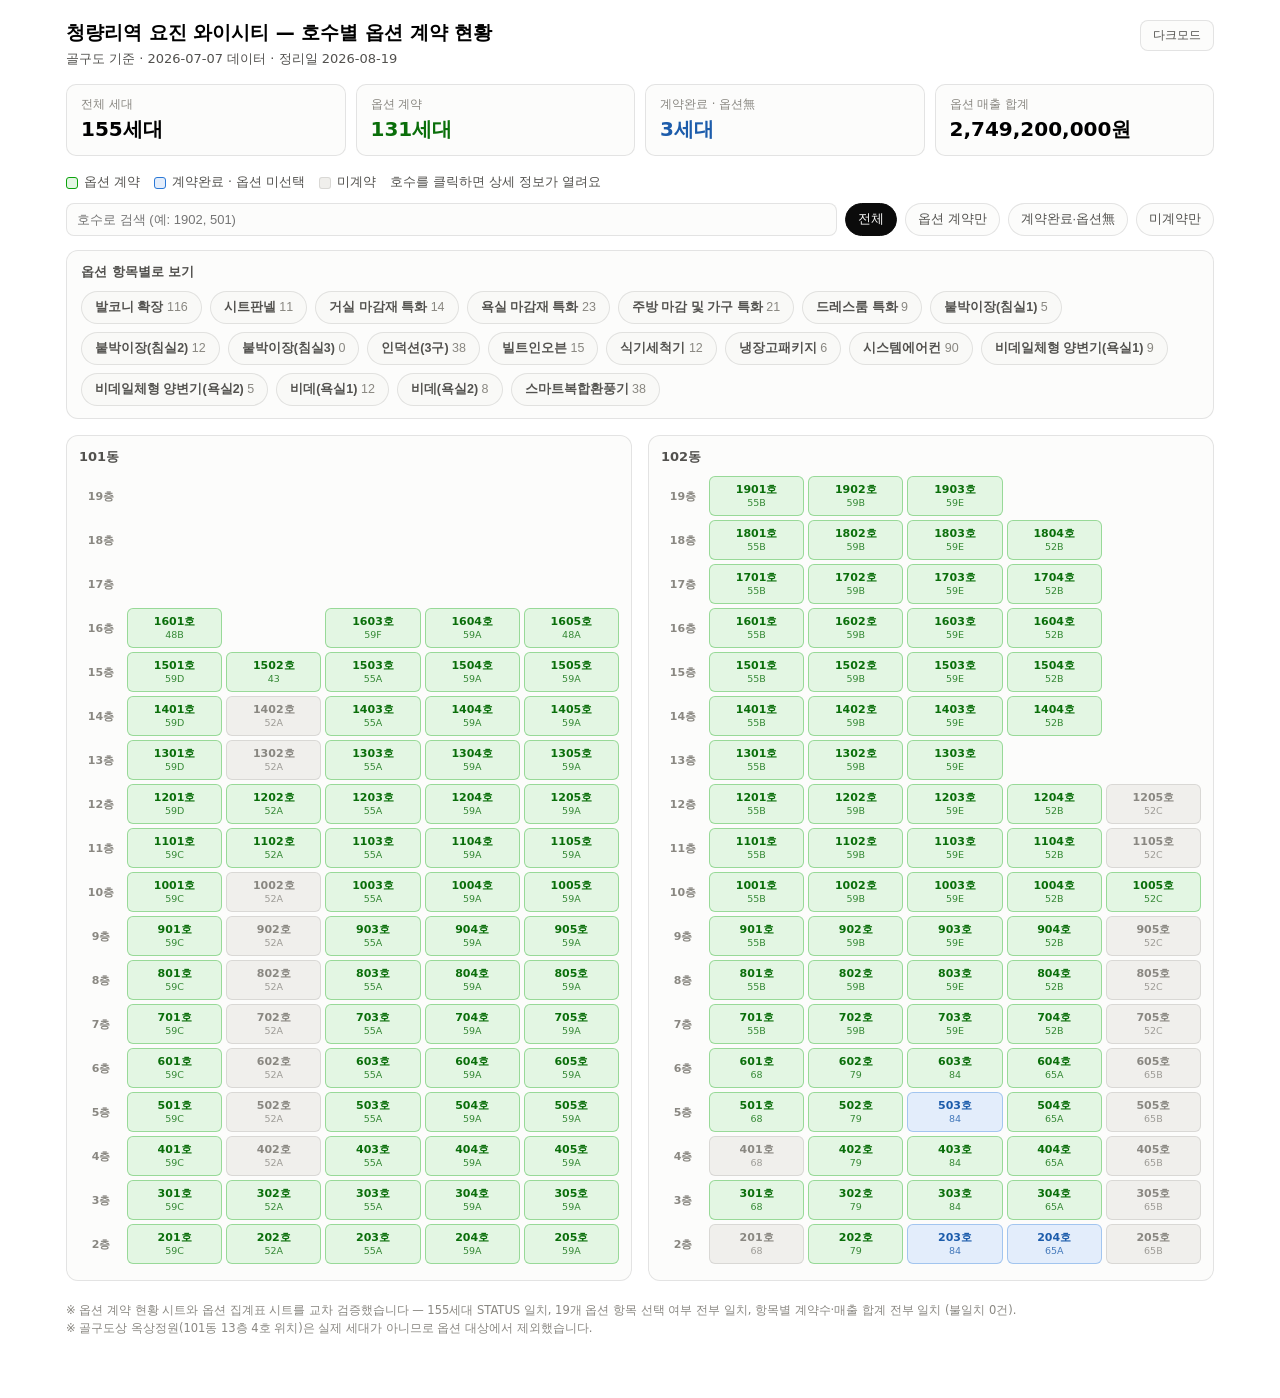
==== index.html @ e9eacd14 "Add files via upload" ====
<!DOCTYPE html>
<html lang="ko">
<head>
<meta charset="UTF-8">
<meta name="viewport" content="width=device-width, initial-scale=1.0">
<title>청량리역 요진 와이시티 - 호수별 옵션 계약 현황</title>
<style>
  .viz-root {
    color-scheme: light;
    --surface-1:      #fcfcfb;
    --page-plane:      #f9f9f7;
    --text-primary:   #0b0b0b;
    --text-secondary: #52514e;
    --text-muted:     #898781;
    --gridline:       #e1e0d9;
    --border:         rgba(11,11,11,0.10);
    --good:           #0ca30c;
    --good-bg:        #e3f6e3;
    --good-text:      #0a6e0a;
    --info:           #2a78d6;
    --info-bg:        #e3edfb;
    --info-text:      #1c5cab;
    --neutral-bg:     #f0efec;
    --neutral-text:   #898781;
    --accent:         #eda100;
    --accent-bg:      #fdf0d6;
    --accent-text:    #7a5200;
  }
  @media (prefers-color-scheme: dark) {
    :root:where(:not([data-theme="light"])) .viz-root {
      color-scheme: dark;
      --surface-1:      #1a1a19;
      --page-plane:      #0d0d0d;
      --text-primary:   #ffffff;
      --text-secondary: #c3c2b7;
      --text-muted:     #898781;
      --gridline:       #2c2c2a;
      --border:         rgba(255,255,255,0.10);
      --good:           #0ca30c;
      --good-bg:        #123512;
      --good-text:      #3ecf3e;
      --info:           #3987e5;
      --info-bg:        #142943;
      --info-text:      #79aef0;
      --neutral-bg:     #26261f;
      --neutral-text:   #a3a196;
      --accent:         #c98500;
      --accent-bg:      #3a2c05;
      --accent-text:    #f0b840;
    }
  }
  :root[data-theme="dark"] .viz-root {
    color-scheme: dark;
    --surface-1:      #1a1a19;
    --page-plane:      #0d0d0d;
    --text-primary:   #ffffff;
    --text-secondary: #c3c2b7;
    --text-muted:     #898781;
    --gridline:       #2c2c2a;
    --border:         rgba(255,255,255,0.10);
    --good:           #0ca30c;
    --good-bg:        #123512;
    --good-text:      #3ecf3e;
    --info:           #3987e5;
    --info-bg:        #142943;
    --info-text:      #79aef0;
    --neutral-bg:     #26261f;
    --neutral-text:   #a3a196;
    --accent:         #c98500;
    --accent-bg:      #3a2c05;
    --accent-text:    #f0b840;
  }

  * { box-sizing: border-box; }
  html, body { margin:0; padding:0; }
  body {
    font-family: system-ui, -apple-system, "Segoe UI", sans-serif;
    background: var(--page-plane);
    color: var(--text-primary);
  }
  .viz-root { padding: 20px 16px 60px; max-width: 1180px; margin: 0 auto; }

  header.top { display:flex; align-items:flex-start; justify-content:space-between; gap:16px; flex-wrap:wrap; margin-bottom:16px;}
  h1 { font-size: 19px; margin: 0 0 4px; }
  .subtitle { color: var(--text-secondary); font-size: 13px; margin: 0; }
  .theme-toggle {
    border: 1px solid var(--border); background: var(--surface-1); color: var(--text-secondary);
    border-radius: 8px; padding: 6px 12px; font-size: 12px; cursor: pointer;
  }

  .stat-row { display:grid; grid-template-columns: repeat(4, 1fr); gap: 10px; margin-bottom: 18px; }
  @media (max-width: 640px) {
    .stat-row { grid-template-columns: repeat(2, 1fr); }
    .stat-tile .value { font-size: 17px; }
  }
  .stat-tile {
    background: var(--surface-1); border: 1px solid var(--border); border-radius: 10px;
    padding: 12px 14px;
  }
  .stat-tile .label { font-size: 11.5px; color: var(--text-muted); margin-bottom: 4px; }
  .stat-tile .value { font-size: 20px; font-weight: 700; font-variant-numeric: tabular-nums; }
  .stat-tile.good .value { color: var(--good-text); }
  .stat-tile.info .value { color: var(--info-text); }

  .legend { display:flex; gap:14px; flex-wrap:wrap; align-items:center; margin-bottom: 12px; font-size: 12.5px; color: var(--text-secondary);}
  .legend .chip { display:inline-flex; align-items:center; gap:6px; }
  .legend .swatch { width:12px; height:12px; border-radius:3px; display:inline-block; }

  .controls { display:flex; gap:8px; margin-bottom: 14px; flex-wrap: wrap; align-items:center; }
  .controls input[type="text"] {
    flex: 1; min-width: 160px; padding: 8px 10px; border-radius: 8px; border:1px solid var(--border);
    background: var(--surface-1); color: var(--text-primary); font-size: 13px;
  }
  .controls button.filter-btn {
    padding: 7px 12px; border-radius: 999px; border: 1px solid var(--border); background: var(--surface-1);
    color: var(--text-secondary); font-size: 12.5px; cursor:pointer;
  }
  .controls button.filter-btn[aria-pressed="true"] { background: var(--text-primary); color: var(--surface-1); border-color: var(--text-primary);}

  .option-panel { background: var(--surface-1); border:1px solid var(--border); border-radius: 12px; padding: 12px 14px; margin-bottom:16px; }
  .option-panel-head { display:flex; align-items:baseline; gap:10px; margin-bottom:10px; flex-wrap:wrap; }
  .option-panel-title { font-size: 13px; font-weight:700; color: var(--text-secondary); }
  .option-panel-hint { font-size: 12px; color: var(--accent-text); font-weight:700; }
  .option-chip-row { display:flex; gap:8px; flex-wrap:wrap; }
  .option-chip {
    padding: 7px 13px; border-radius: 999px; border: 1px solid var(--border); background: var(--page-plane);
    color: var(--text-secondary); font-size: 12.5px; cursor:pointer; font-weight:600;
  }
  .option-chip .cnt { color: var(--text-muted); font-weight:500; }
  .option-chip[aria-pressed="true"] { background: var(--accent); color: #1a1200; border-color: var(--accent); }
  .option-chip[aria-pressed="true"] .cnt { color: #1a1200; opacity: .75; }

  .buildings { display:grid; grid-template-columns: 1fr 1fr; gap: 16px; }
  @media (max-width: 760px) { .buildings { grid-template-columns: 1fr; } }

  .building { background: var(--surface-1); border:1px solid var(--border); border-radius: 12px; padding: 12px; overflow-x:auto; }
  .building h2 { font-size: 13px; margin: 0 0 10px; color: var(--text-secondary); font-weight:700; }

  .floor-row { display:grid; grid-template-columns: 44px repeat(5, 1fr); gap:4px; align-items:stretch; margin-bottom:4px; }
  .floor-label { display:flex; align-items:center; justify-content:center; font-size:11px; color:var(--text-muted); font-weight:600; }

  .unit-cell {
    border-radius: 6px; border:1px solid var(--border); padding: 5px 2px; text-align:center;
    cursor:pointer; font-size: 11px; line-height:1.25; background: var(--neutral-bg); color: var(--neutral-text);
    min-height: 40px; display:flex; flex-direction:column; justify-content:center;
    transition: transform .08s ease, box-shadow .08s ease;
  }
  .unit-cell:hover { transform: translateY(-1px); box-shadow: 0 2px 6px rgba(0,0,0,.15); }
  .unit-cell:focus-visible { outline: 2px solid var(--info); outline-offset: 1px; }
  @media (max-width: 640px) {
    .viz-root { padding: 14px 10px 50px; }
    header.top { margin-bottom: 12px; }
    h1 { font-size: 16.5px; }
    .subtitle { font-size: 11.5px; }
    .theme-toggle { padding: 5px 10px; font-size: 11px; }
    .building { padding: 10px 8px; }
    .building h2 { font-size: 12.5px; }
    .floor-row { grid-template-columns: 34px repeat(5, 1fr); gap:3px; }
    .floor-label { font-size: 10px; }
    .unit-cell { font-size: 11.5px; min-height: 44px; padding: 6px 1px; }
    .unit-cell .ty { font-size: 9.5px; }
    .controls input[type="text"] { font-size: 16px; } /* prevents iOS auto-zoom on focus */
    .option-chip { padding: 8px 12px; font-size: 12.5px; }
  }
  .unit-cell .ho { font-weight:700; }
  .unit-cell .ty { font-size:9.5px; opacity:.8; }
  .unit-cell.empty { visibility:hidden; cursor:default; }
  .unit-cell.state-option { background: var(--good-bg); color: var(--good-text); border-color: color-mix(in srgb, var(--good) 35%, transparent); }
  .unit-cell.state-nooption { background: var(--info-bg); color: var(--info-text); border-color: color-mix(in srgb, var(--info) 35%, transparent); }
  .unit-cell.dim { opacity: .22; }
  .unit-cell.opt-hit {
    background: var(--accent-bg); color: var(--accent-text); border: 2px solid var(--accent);
    box-shadow: 0 0 0 3px color-mix(in srgb, var(--accent) 25%, transparent);
    opacity: 1 !important; font-weight:800;
  }

  /* modal */
  .backdrop {
    position: fixed; inset:0; background: rgba(0,0,0,.72); display:none; align-items:center; justify-content:center;
    padding: 20px; z-index: 50;
  }
  .backdrop.open { display:flex; }
  .modal {
    background: var(--surface-1, #ffffff); color: var(--text-primary, #0b0b0b); border-radius: 16px; max-width: 500px; width:100%;
    padding: 28px; border:1px solid var(--border, rgba(11,11,11,0.15)); box-shadow: 0 30px 70px rgba(0,0,0,.55);
    max-height: 86vh; overflow-y:auto;
  }
  .modal h3 { margin: 0 0 6px; font-size: 26px; font-weight: 800; letter-spacing: -0.01em; }
  .modal .sub { color: var(--text-secondary); font-size: 15px; margin-bottom: 16px; font-weight: 500; }
  .badge { display:inline-flex; align-items:center; gap:6px; padding: 7px 16px; border-radius:999px; font-size:14.5px; font-weight:800; margin-bottom: 20px;}
  .badge::before { content:''; width:9px; height:9px; border-radius:50%; background: currentColor; display:inline-block; }
  .badge.state-option { background: var(--good-bg); color: var(--good-text); }
  .badge.state-nooption { background: var(--info-bg); color: var(--info-text); }
  .badge.state-none { background: var(--neutral-bg); color: var(--neutral-text); }
  .info-grid { display:grid; grid-template-columns: 1fr 1fr; gap: 12px 16px; font-size: 15px; margin-bottom:18px; background: var(--page-plane); border:1px solid var(--gridline); border-radius: 10px; padding: 14px 16px; }
  .info-grid div span.k { color: var(--text-muted); display:block; font-size:12.5px; margin-bottom:3px; font-weight:600; }
  .info-grid div span.v { font-variant-numeric: tabular-nums; font-weight: 700; font-size: 16px; }
  .opt-list { list-style:none; padding:0; margin: 0 0 14px; display:flex; flex-direction:column; gap:6px; }
  .opt-list li { display:flex; justify-content:space-between; align-items:center; padding: 13px 16px; border-radius:10px; font-size:16px; background: var(--page-plane); border:1px solid var(--gridline); }
  .opt-list li .name { font-weight: 700; color: var(--text-primary); }
  .opt-list li .amt { font-variant-numeric: tabular-nums; color: var(--text-primary); font-weight:800; font-size: 16px; }
  .total-row { display:flex; justify-content:space-between; align-items:center; gap:10px; font-weight:800; font-size: 18px; padding: 14px 16px; margin-top: 4px; border-radius:10px; background: var(--good-bg); color: var(--good-text); }
  .total-row span:first-child { white-space:nowrap; }
  .total-row span.amt { white-space:nowrap; }
  @media (max-width: 480px) {
    .modal { padding: 20px; border-radius: 14px; }
    .modal h3 { font-size: 22px; }
    .info-grid { grid-template-columns: 1fr 1fr; font-size: 14px; padding: 12px; }
    .opt-list li { padding: 11px 12px; font-size: 15px; }
    .total-row { font-size: 15.5px; padding: 12px 14px; }
  }
  .close-btn { position:absolute; top:18px; right:20px; background: var(--page-plane); border:1px solid var(--border); border-radius: 999px; width:32px; height:32px; font-size:16px; cursor:pointer; color:var(--text-primary); line-height:1; font-weight:700; }
  .modal-wrap { position:relative; }
  .empty-note { color: var(--text-secondary); font-size: 14.5px; padding: 14px 16px; background: var(--page-plane); border-radius: 10px; border:1px solid var(--gridline); }
  .plan-box { margin-bottom: 16px; }
  .plan-variant-row { display:flex; gap:6px; margin-bottom:8px; }
  .plan-variant-btn {
    flex:1; padding: 8px 6px; border-radius: 8px; border:1px solid var(--border); background: var(--page-plane);
    color: var(--text-secondary); font-size: 13px; font-weight:700; cursor:pointer; position:relative;
  }
  .plan-variant-btn[aria-pressed="true"] { background: var(--text-primary); color: var(--surface-1); border-color: var(--text-primary); }
  .plan-variant-btn .has-dot { display:inline-block; width:6px; height:6px; border-radius:50%; background: var(--good); margin-left:5px; vertical-align:middle; }
  .plan-variant-btn[aria-pressed="true"] .has-dot { background: var(--good-text, #3ecf3e); }
  .plan-frame { position:relative; }
  .plan-img { width:100%; border-radius: 10px; border:1px solid var(--gridline); cursor: zoom-in; display:block; background:#fff; }
  .plan-placeholder {
    border: 1.5px dashed var(--border); border-radius: 10px; padding: 22px 16px; text-align:center;
    color: var(--text-muted); font-size: 13px; background: var(--page-plane); line-height:1.6;
  }
  .plan-placeholder .ty { font-weight:800; color: var(--text-secondary); font-size: 14px; display:block; margin-bottom:2px; }
  .plan-btn-row { display:flex; gap:8px; margin-top:8px; }
  .plan-btn {
    flex:1; padding: 9px 8px; border-radius: 8px; border:1px solid var(--border); background: var(--surface-1);
    color: var(--text-secondary); font-size: 12.5px; font-weight:700; cursor:pointer;
  }
  .plan-btn.primary { background: var(--info); color:#fff; border-color: var(--info); }
  .plan-placeholder.loading { opacity:.7; }
  .plan-placeholder b { color: var(--text-secondary); }

  .top-actions { display:flex; gap:8px; align-items:center; }

  .lightbox-backdrop {
    position: fixed; inset:0; background: rgba(0,0,0,.88); display:none; align-items:center; justify-content:center;
    padding: 24px; z-index: 70;
  }
  .lightbox-backdrop.open { display:flex; }
  .lightbox-backdrop img { max-width: 94vw; max-height: 90vh; border-radius: 6px; background:#fff; }
  .lightbox-close {
    position: fixed; top:20px; right:22px; background: rgba(255,255,255,.12); border:1px solid rgba(255,255,255,.3);
    color:#fff; border-radius:999px; width:36px; height:36px; font-size:17px; cursor:pointer;
  }

  footer.note { margin-top: 20px; font-size: 11.5px; color: var(--text-muted); line-height:1.6; }
</style>
</head>
<body>
<div class="viz-root" data-palette="#0ca30c,#2a78d6,#898781">
  <header class="top">
    <div>
      <h1>청량리역 요진 와이시티 — 호수별 옵션 계약 현황</h1>
      <p class="subtitle">골구도 기준 · 2026-07-07 데이터 · 정리일 2026-08-19</p>
    </div>
    <div class="top-actions">
      <button class="theme-toggle" id="themeToggle" type="button">다크모드</button>
    </div>
  </header>

  <div class="stat-row">
    <div class="stat-tile"><div class="label">전체 세대</div><div class="value" id="statTotal">-</div></div>
    <div class="stat-tile good"><div class="label">옵션 계약</div><div class="value" id="statOption">-</div></div>
    <div class="stat-tile info"><div class="label">계약완료 · 옵션無</div><div class="value" id="statNooption">-</div></div>
    <div class="stat-tile"><div class="label">옵션 매출 합계</div><div class="value" id="statRevenue">-</div></div>
  </div>

  <div class="legend">
    <span class="chip"><span class="swatch" style="background:var(--good-bg); border:1px solid var(--good)"></span>옵션 계약</span>
    <span class="chip"><span class="swatch" style="background:var(--info-bg); border:1px solid var(--info)"></span>계약완료 · 옵션 미선택</span>
    <span class="chip"><span class="swatch" style="background:var(--neutral-bg); border:1px solid var(--border)"></span>미계약</span>
    <span class="chip">호수를 클릭하면 상세 정보가 열려요</span>
  </div>

  <div class="controls">
    <input type="text" id="searchBox" placeholder="호수로 검색 (예: 1902, 501)">
    <button class="filter-btn" data-filter="all" aria-pressed="true" type="button">전체</button>
    <button class="filter-btn" data-filter="option" aria-pressed="false" type="button">옵션 계약만</button>
    <button class="filter-btn" data-filter="nooption" aria-pressed="false" type="button">계약완료·옵션無</button>
    <button class="filter-btn" data-filter="none" aria-pressed="false" type="button">미계약만</button>
  </div>

  <div class="option-panel">
    <div class="option-panel-head">
      <span class="option-panel-title">옵션 항목별로 보기</span>
      <span class="option-panel-hint" id="optionActiveHint"></span>
    </div>
    <div class="option-chip-row" id="optionChipRow"></div>
  </div>

  <div class="buildings">
    <div class="building">
      <h2>101동</h2>
      <div id="grid101"></div>
    </div>
    <div class="building">
      <h2>102동</h2>
      <div id="grid102"></div>
    </div>
  </div>

  <footer class="note">
    ※ 옵션 계약 현황 시트와 옵션 집계표 시트를 교차 검증했습니다 — 155세대 STATUS 일치, 19개 옵션 항목 선택 여부 전부 일치, 항목별 계약수·매출 합계 전부 일치 (불일치 0건).<br>
    ※ 골구도상 옥상정원(101동 13층 4호 위치)은 실제 세대가 아니므로 옵션 대상에서 제외했습니다.
  </footer>

  <div class="backdrop" id="backdrop">
    <div class="modal modal-wrap" id="modal" role="dialog" aria-modal="true">
      <button class="close-btn" id="closeBtn" aria-label="닫기">✕</button>
      <div id="modalBody"></div>
    </div>
  </div>

  <div class="lightbox-backdrop" id="lightbox">
    <button class="lightbox-close" id="lightboxClose" aria-label="닫기">✕</button>
    <img id="lightboxImg" src="" alt="평면도 크게보기">
  </div>

</div>

<script id="dashboard-data" type="application/json">
{"grid": [{"floor": "19층", "positions": [{"dong": "102", "pos": 1, "label": "1901호", "key": "1021901"}, {"dong": "102", "pos": 2, "label": "1902호", "key": "1021902"}, {"dong": "102", "pos": 3, "label": "1903호", "key": "1021903"}]}, {"floor": "18층", "positions": [{"dong": "102", "pos": 1, "label": "1801호", "key": "1021801"}, {"dong": "102", "pos": 2, "label": "1802호", "key": "1021802"}, {"dong": "102", "pos": 3, "label": "1803호", "key": "1021803"}, {"dong": "102", "pos": 4, "label": "1804호", "key": "1021804"}]}, {"floor": "17층", "positions": [{"dong": "102", "pos": 1, "label": "1701호", "key": "1021701"}, {"dong": "102", "pos": 2, "label": "1702호", "key": "1021702"}, {"dong": "102", "pos": 3, "label": "1703호", "key": "1021703"}, {"dong": "102", "pos": 4, "label": "1704호", "key": "1021704"}]}, {"floor": "16층", "positions": [{"dong": "101", "pos": 1, "label": "1601호", "key": "1011601"}, {"dong": "101", "pos": 3, "label": "1603호", "key": "1011603"}, {"dong": "101", "pos": 4, "label": "1604호", "key": "1011604"}, {"dong": "101", "pos": 5, "label": "1605호", "key": "1011605"}, {"dong": "102", "pos": 1, "label": "1601호", "key": "1021601"}, {"dong": "102", "pos": 2, "label": "1602호", "key": "1021602"}, {"dong": "102", "pos": 3, "label": "1603호", "key": "1021603"}, {"dong": "102", "pos": 4, "label": "1604호", "key": "1021604"}]}, {"floor": "15층", "positions": [{"dong": "101", "pos": 1, "label": "1501호", "key": "1011501"}, {"dong": "101", "pos": 2, "label": "1502호", "key": "1011502"}, {"dong": "101", "pos": 3, "label": "1503호", "key": "1011503"}, {"dong": "101", "pos": 4, "label": "1504호", "key": "1011504"}, {"dong": "101", "pos": 5, "label": "1505호", "key": "1011505"}, {"dong": "102", "pos": 1, "label": "1501호", "key": "1021501"}, {"dong": "102", "pos": 2, "label": "1502호", "key": "1021502"}, {"dong": "102", "pos": 3, "label": "1503호", "key": "1021503"}, {"dong": "102", "pos": 4, "label": "1504호", "key": "1021504"}]}, {"floor": "14층", "positions": [{"dong": "101", "pos": 1, "label": "1401호", "key": "1011401"}, {"dong": "101", "pos": 2, "label": "1402호", "key": "1011402"}, {"dong": "101", "pos": 3, "label": "1403호", "key": "1011403"}, {"dong": "101", "pos": 4, "label": "1404호", "key": "1011404"}, {"dong": "101", "pos": 5, "label": "1405호", "key": "1011405"}, {"dong": "102", "pos": 1, "label": "1401호", "key": "1021401"}, {"dong": "102", "pos": 2, "label": "1402호", "key": "1021402"}, {"dong": "102", "pos": 3, "label": "1403호", "key": "1021403"}, {"dong": "102", "pos": 4, "label": "1404호", "key": "1021404"}]}, {"floor": "13층", "positions": [{"dong": "101", "pos": 1, "label": "1301호", "key": "1011301"}, {"dong": "101", "pos": 2, "label": "1302호", "key": "1011302"}, {"dong": "101", "pos": 3, "label": "1303호", "key": "1011303"}, {"dong": "101", "pos": 4, "label": "1304호", "key": "1011304"}, {"dong": "101", "pos": 5, "label": "1305호", "key": "1011305"}, {"dong": "102", "pos": 1, "label": "1301호", "key": "1021301"}, {"dong": "102", "pos": 2, "label": "1302호", "key": "1021302"}, {"dong": "102", "pos": 3, "label": "1303호", "key": "1021303"}, {"dong": "102", "pos": 4, "label": "옥상정원", "key": null}]}, {"floor": "12층", "positions": [{"dong": "101", "pos": 1, "label": "1201호", "key": "1011201"}, {"dong": "101", "pos": 2, "label": "1202호", "key": "1011202"}, {"dong": "101", "pos": 3, "label": "1203호", "key": "1011203"}, {"dong": "101", "pos": 4, "label": "1204호", "key": "1011204"}, {"dong": "101", "pos": 5, "label": "1205호", "key": "1011205"}, {"dong": "102", "pos": 1, "label": "1201호", "key": "1021201"}, {"dong": "102", "pos": 2, "label": "1202호", "key": "1021202"}, {"dong": "102", "pos": 3, "label": "1203호", "key": "1021203"}, {"dong": "102", "pos": 4, "label": "1204호", "key": "1021204"}, {"dong": "102", "pos": 5, "label": "1205호", "key": "1021205"}]}, {"floor": "11층", "positions": [{"dong": "101", "pos": 1, "label": "1101호", "key": "1011101"}, {"dong": "101", "pos": 2, "label": "1102호", "key": "1011102"}, {"dong": "101", "pos": 3, "label": "1103호", "key": "1011103"}, {"dong": "101", "pos": 4, "label": "1104호", "key": "1011104"}, {"dong": "101", "pos": 5, "label": "1105호", "key": "1011105"}, {"dong": "102", "pos": 1, "label": "1101호", "key": "1021101"}, {"dong": "102", "pos": 2, "label": "1102호", "key": "1021102"}, {"dong": "102", "pos": 3, "label": "1103호", "key": "1021103"}, {"dong": "102", "pos": 4, "label": "1104호", "key": "1021104"}, {"dong": "102", "pos": 5, "label": "1105호", "key": "1021105"}]}, {"floor": "10층", "positions": [{"dong": "101", "pos": 1, "label": "1001호", "key": "1011001"}, {"dong": "101", "pos": 2, "label": "1002호", "key": "1011002"}, {"dong": "101", "pos": 3, "label": "1003호", "key": "1011003"}, {"dong": "101", "pos": 4, "label": "1004호", "key": "1011004"}, {"dong": "101", "pos": 5, "label": "1005호", "key": "1011005"}, {"dong": "102", "pos": 1, "label": "1001호", "key": "1021001"}, {"dong": "102", "pos": 2, "label": "1002호", "key": "1021002"}, {"dong": "102", "pos": 3, "label": "1003호", "key": "1021003"}, {"dong": "102", "pos": 4, "label": "1004호", "key": "1021004"}, {"dong": "102", "pos": 5, "label": "1005호", "key": "1021005"}]}, {"floor": "9층", "positions": [{"dong": "101", "pos": 1, "label": "901호", "key": "101901"}, {"dong": "101", "pos": 2, "label": "902호", "key": "101902"}, {"dong": "101", "pos": 3, "label": "903호", "key": "101903"}, {"dong": "101", "pos": 4, "label": "904호", "key": "101904"}, {"dong": "101", "pos": 5, "label": "905호", "key": "101905"}, {"dong": "102", "pos": 1, "label": "901호", "key": "102901"}, {"dong": "102", "pos": 2, "label": "902호", "key": "102902"}, {"dong": "102", "pos": 3, "label": "903호", "key": "102903"}, {"dong": "102", "pos": 4, "label": "904호", "key": "102904"}, {"dong": "102", "pos": 5, "label": "905호", "key": "102905"}]}, {"floor": "8층", "positions": [{"dong": "101", "pos": 1, "label": "801호", "key": "101801"}, {"dong": "101", "pos": 2, "label": "802호", "key": "101802"}, {"dong": "101", "pos": 3, "label": "803호", "key": "101803"}, {"dong": "101", "pos": 4, "label": "804호", "key": "101804"}, {"dong": "101", "pos": 5, "label": "805호", "key": "101805"}, {"dong": "102", "pos": 1, "label": "801호", "key": "102801"}, {"dong": "102", "pos": 2, "label": "802호", "key": "102802"}, {"dong": "102", "pos": 3, "label": "803호", "key": "102803"}, {"dong": "102", "pos": 4, "label": "804호", "key": "102804"}, {"dong": "102", "pos": 5, "label": "805호", "key": "102805"}]}, {"floor": "7층", "positions": [{"dong": "101", "pos": 1, "label": "701호", "key": "101701"}, {"dong": "101", "pos": 2, "label": "702호", "key": "101702"}, {"dong": "101", "pos": 3, "label": "703호", "key": "101703"}, {"dong": "101", "pos": 4, "label": "704호", "key": "101704"}, {"dong": "101", "pos": 5, "label": "705호", "key": "101705"}, {"dong": "102", "pos": 1, "label": "701호", "key": "102701"}, {"dong": "102", "pos": 2, "label": "702호", "key": "102702"}, {"dong": "102", "pos": 3, "label": "703호", "key": "102703"}, {"dong": "102", "pos": 4, "label": "704호", "key": "102704"}, {"dong": "102", "pos": 5, "label": "705호", "key": "102705"}]}, {"floor": "6층", "positions": [{"dong": "101", "pos": 1, "label": "601호", "key": "101601"}, {"dong": "101", "pos": 2, "label": "602호", "key": "101602"}, {"dong": "101", "pos": 3, "label": "603호", "key": "101603"}, {"dong": "101", "pos": 4, "label": "604호", "key": "101604"}, {"dong": "101", "pos": 5, "label": "605호", "key": "101605"}, {"dong": "102", "pos": 1, "label": "601호", "key": "102601"}, {"dong": "102", "pos": 2, "label": "602호", "key": "102602"}, {"dong": "102", "pos": 3, "label": "603호", "key": "102603"}, {"dong": "102", "pos": 4, "label": "604호", "key": "102604"}, {"dong": "102", "pos": 5, "label": "605호", "key": "102605"}]}, {"floor": "5층", "positions": [{"dong": "101", "pos": 1, "label": "501호", "key": "101501"}, {"dong": "101", "pos": 2, "label": "502호", "key": "101502"}, {"dong": "101", "pos": 3, "label": "503호", "key": "101503"}, {"dong": "101", "pos": 4, "label": "504호", "key": "101504"}, {"dong": "101", "pos": 5, "label": "505호", "key": "101505"}, {"dong": "102", "pos": 1, "label": "501호", "key": "102501"}, {"dong": "102", "pos": 2, "label": "502호", "key": "102502"}, {"dong": "102", "pos": 3, "label": "503호", "key": "102503"}, {"dong": "102", "pos": 4, "label": "504호", "key": "102504"}, {"dong": "102", "pos": 5, "label": "505호", "key": "102505"}]}, {"floor": "4층", "positions": [{"dong": "101", "pos": 1, "label": "401호", "key": "101401"}, {"dong": "101", "pos": 2, "label": "402호", "key": "101402"}, {"dong": "101", "pos": 3, "label": "403호", "key": "101403"}, {"dong": "101", "pos": 4, "label": "404호", "key": "101404"}, {"dong": "101", "pos": 5, "label": "405호", "key": "101405"}, {"dong": "102", "pos": 1, "label": "401호", "key": "102401"}, {"dong": "102", "pos": 2, "label": "402호", "key": "102402"}, {"dong": "102", "pos": 3, "label": "403호", "key": "102403"}, {"dong": "102", "pos": 4, "label": "404호", "key": "102404"}, {"dong": "102", "pos": 5, "label": "405호", "key": "102405"}]}, {"floor": "3층", "positions": [{"dong": "101", "pos": 1, "label": "301호", "key": "101301"}, {"dong": "101", "pos": 2, "label": "302호", "key": "101302"}, {"dong": "101", "pos": 3, "label": "303호", "key": "101303"}, {"dong": "101", "pos": 4, "label": "304호", "key": "101304"}, {"dong": "101", "pos": 5, "label": "305호", "key": "101305"}, {"dong": "102", "pos": 1, "label": "301호", "key": "102301"}, {"dong": "102", "pos": 2, "label": "302호", "key": "102302"}, {"dong": "102", "pos": 3, "label": "303호", "key": "102303"}, {"dong": "102", "pos": 4, "label": "304호", "key": "102304"}, {"dong": "102", "pos": 5, "label": "305호", "key": "102305"}]}, {"floor": "2층", "positions": [{"dong": "101", "pos": 1, "label": "201호", "key": "101201"}, {"dong": "101", "pos": 2, "label": "202호", "key": "101202"}, {"dong": "101", "pos": 3, "label": "203호", "key": "101203"}, {"dong": "101", "pos": 4, "label": "204호", "key": "101204"}, {"dong": "101", "pos": 5, "label": "205호", "key": "101205"}, {"dong": "102", "pos": 1, "label": "201호", "key": "102201"}, {"dong": "102", "pos": 2, "label": "202호", "key": "102202"}, {"dong": "102", "pos": 3, "label": "203호", "key": "102203"}, {"dong": "102", "pos": 4, "label": "204호", "key": "102204"}, {"dong": "102", "pos": 5, "label": "205호", "key": "102205"}]}], "units": {"101201": {"dong": "101", "floor": "2F", "ho": "201", "label": "201호", "type": "59C", "status": "계약", "gubun": "APT", "state": "option", "opts": [{"n": "발코니 확장", "a": 17000000}, {"n": "거실 마감재 특화", "a": 4100000}, {"n": "스마트복합환풍기", "a": 1200000}], "total": 22300000, "sdate": "2026-01-12", "odate": "2026-06-27"}, "101202": {"dong": "101", "floor": "2F", "ho": "202", "label": "202호", "type": "52A", "status": "계약", "gubun": "APT", "state": "option", "opts": [{"n": "발코니 확장", "a": 12000000}], "total": 12000000, "sdate": "2026-04-20", "odate": null}, "101203": {"dong": "101", "floor": "2F", "ho": "203", "label": "203호", "type": "55A", "status": "계약", "gubun": "APT", "state": "option", "opts": [{"n": "발코니 확장", "a": 15000000}, {"n": "시스템에어컨", "a": 5800000}], "total": 20800000, "sdate": "2026-04-14", "odate": "2026-06-26"}, "101204": {"dong": "101", "floor": "2F", "ho": "204", "label": "204호", "type": "59A", "status": "계약", "gubun": "APT", "state": "option", "opts": [{"n": "발코니 확장", "a": 17000000}, {"n": "욕실 마감재 특화", "a": 800000}, {"n": "주방 마감 및 가구 특화", "a": 4500000}, {"n": "붙박이장(침실2)", "a": 1700000}], "total": 24000000, "sdate": "2025-12-04", "odate": "2026-06-28"}, "101205": {"dong": "101", "floor": "2F", "ho": "205", "label": "205호", "type": "59A", "status": "계약", "gubun": "APT", "state": "option", "opts": [{"n": "발코니 확장", "a": 17000000}, {"n": "욕실 마감재 특화", "a": 800000}, {"n": "붙박이장(침실1)", "a": 3900000}, {"n": "붙박이장(침실2)", "a": 1700000}, {"n": "인덕션(3구)", "a": 400000}, {"n": "시스템에어컨", "a": 6400000}, {"n": "비데(욕실1)", "a": 200000}, {"n": "비데(욕실2)", "a": 200000}], "total": 30600000, "sdate": "2026-01-11", "odate": "2026-04-25"}, "101301": {"dong": "101", "floor": "3F", "ho": "301", "label": "301호", "type": "59C", "status": "계약", "gubun": "APT", "state": "option", "opts": [{"n": "발코니 확장", "a": 17000000}], "total": 17000000, "sdate": "2026-01-18", "odate": null}, "101302": {"dong": "101", "floor": "3F", "ho": "302", "label": "302호", "type": "52A", "status": "계약", "gubun": "APT", "state": "option", "opts": [{"n": "발코니 확장", "a": 12000000}, {"n": "인덕션(3구)", "a": 400000}, {"n": "빌트인오븐", "a": 500000}, {"n": "시스템에어컨", "a": 4700000}], "total": 17600000, "sdate": "2026-05-28", "odate": "2026-06-26"}, "101303": {"dong": "101", "floor": "3F", "ho": "303", "label": "303호", "type": "55A", "status": "계약", "gubun": "APT", "state": "option", "opts": [{"n": "발코니 확장", "a": 15000000}], "total": 15000000, "sdate": "2026-03-03", "odate": null}, "101304": {"dong": "101", "floor": "3F", "ho": "304", "label": "304호", "type": "59A", "status": "계약", "gubun": "APT", "state": "option", "opts": [{"n": "발코니 확장", "a": 17000000}], "total": 17000000, "sdate": "2026-03-28", "odate": null}, "101305": {"dong": "101", "floor": "3F", "ho": "305", "label": "305호", "type": "59A", "status": "계약", "gubun": "APT", "state": "option", "opts": [{"n": "발코니 확장", "a": 17000000}], "total": 17000000, "sdate": "2026-01-13", "odate": null}, "101401": {"dong": "101", "floor": "4F", "ho": "401", "label": "401호", "type": "59C", "status": "계약", "gubun": "APT", "state": "option", "opts": [{"n": "발코니 확장", "a": 17000000}, {"n": "인덕션(3구)", "a": 400000}, {"n": "비데(욕실1)", "a": 200000}, {"n": "비데(욕실2)", "a": 200000}], "total": 17800000, "sdate": "2026-01-13", "odate": "2026-04-24"}, "101402": {"dong": "101", "floor": "4F", "ho": "402", "label": "402호", "type": "52A", "status": "미계약", "gubun": null, "state": "none", "opts": [], "total": 0, "sdate": null, "odate": null}, "101403": {"dong": "101", "floor": "4F", "ho": "403", "label": "403호", "type": "55A", "status": "계약", "gubun": "APT", "state": "option", "opts": [{"n": "발코니 확장", "a": 15000000}], "total": 15000000, "sdate": "2026-05-04", "odate": null}, "101404": {"dong": "101", "floor": "4F", "ho": "404", "label": "404호", "type": "59A", "status": "계약", "gubun": "APT", "state": "option", "opts": [{"n": "발코니 확장", "a": 17000000}, {"n": "인덕션(3구)", "a": 400000}, {"n": "시스템에어컨", "a": 6400000}], "total": 23800000, "sdate": "2026-03-14", "odate": "2026-04-19"}, "101405": {"dong": "101", "floor": "4F", "ho": "405", "label": "405호", "type": "59A", "status": "계약", "gubun": "APT", "state": "option", "opts": [{"n": "발코니 확장", "a": 17000000}], "total": 17000000, "sdate": "2026-01-31", "odate": null}, "101501": {"dong": "101", "floor": "5F", "ho": "501", "label": "501호", "type": "59C", "status": "계약", "gubun": "APT", "state": "option", "opts": [{"n": "발코니 확장", "a": 17000000}], "total": 17000000, "sdate": "2026-01-12", "odate": null}, "101502": {"dong": "101", "floor": "5F", "ho": "502", "label": "502호", "type": "52A", "status": "미계약", "gubun": null, "state": "none", "opts": [], "total": 0, "sdate": null, "odate": null}, "101503": {"dong": "101", "floor": "5F", "ho": "503", "label": "503호", "type": "55A", "status": "계약", "gubun": "APT", "state": "option", "opts": [{"n": "발코니 확장", "a": 15000000}, {"n": "욕실 마감재 특화", "a": 500000}, {"n": "시스템에어컨", "a": 5800000}], "total": 21300000, "sdate": "2026-04-25", "odate": "2026-06-27"}, "101504": {"dong": "101", "floor": "5F", "ho": "504", "label": "504호", "type": "59A", "status": "계약", "gubun": "APT", "state": "option", "opts": [{"n": "발코니 확장", "a": 17000000}, {"n": "시스템에어컨", "a": 6400000}], "total": 23400000, "sdate": "2026-03-29", "odate": "2026-04-19"}, "101505": {"dong": "101", "floor": "5F", "ho": "505", "label": "505호", "type": "59A", "status": "계약", "gubun": "APT", "state": "option", "opts": [{"n": "발코니 확장", "a": 17000000}, {"n": "인덕션(3구)", "a": 400000}, {"n": "시스템에어컨", "a": 6400000}], "total": 23800000, "sdate": "2026-02-24", "odate": "2026-04-26"}, "101601": {"dong": "101", "floor": "6F", "ho": "601", "label": "601호", "type": "59C", "status": "계약", "gubun": "APT", "state": "option", "opts": [{"n": "발코니 확장", "a": 17000000}, {"n": "주방 마감 및 가구 특화", "a": 2400000}, {"n": "인덕션(3구)", "a": 400000}, {"n": "시스템에어컨", "a": 6400000}], "total": 26200000, "sdate": "2026-01-18", "odate": "2026-04-19"}, "101602": {"dong": "101", "floor": "6F", "ho": "602", "label": "602호", "type": "52A", "status": "미계약", "gubun": null, "state": "none", "opts": [], "total": 0, "sdate": null, "odate": null}, "101603": {"dong": "101", "floor": "6F", "ho": "603", "label": "603호", "type": "55A", "status": "계약", "gubun": "APT", "state": "option", "opts": [{"n": "발코니 확장", "a": 15000000}], "total": 15000000, "sdate": "2026-04-04", "odate": null}, "101604": {"dong": "101", "floor": "6F", "ho": "604", "label": "604호", "type": "59A", "status": "계약", "gubun": "APT", "state": "option", "opts": [{"n": "발코니 확장", "a": 17000000}, {"n": "시스템에어컨", "a": 6400000}], "total": 23400000, "sdate": "2026-03-13", "odate": "2026-04-17"}, "101605": {"dong": "101", "floor": "6F", "ho": "605", "label": "605호", "type": "59A", "status": "계약", "gubun": "APT", "state": "option", "opts": [{"n": "발코니 확장", "a": 17000000}, {"n": "욕실 마감재 특화", "a": 800000}, {"n": "주방 마감 및 가구 특화", "a": 4500000}, {"n": "인덕션(3구)", "a": 400000}, {"n": "시스템에어컨", "a": 6400000}, {"n": "비데일체형 양변기(욕실1)", "a": 700000}, {"n": "비데일체형 양변기(욕실2)", "a": 700000}], "total": 30500000, "sdate": "2026-02-01", "odate": "2026-06-27"}, "101701": {"dong": "101", "floor": "7F", "ho": "701", "label": "701호", "type": "59C", "status": "계약", "gubun": "APT", "state": "option", "opts": [{"n": "발코니 확장", "a": 17000000}, {"n": "시트판넬", "a": 2800000}, {"n": "주방 마감 및 가구 특화", "a": 2400000}, {"n": "시스템에어컨", "a": 6400000}, {"n": "비데일체형 양변기(욕실1)", "a": 700000}, {"n": "비데(욕실2)", "a": 200000}, {"n": "스마트복합환풍기", "a": 1200000}], "total": 30700000, "sdate": "2026-02-10", "odate": "2026-04-18"}, "101702": {"dong": "101", "floor": "7F", "ho": "702", "label": "702호", "type": "52A", "status": "미계약", "gubun": null, "state": "none", "opts": [], "total": 0, "sdate": null, "odate": null}, "101703": {"dong": "101", "floor": "7F", "ho": "703", "label": "703호", "type": "55A", "status": "계약", "gubun": "APT", "state": "option", "opts": [{"n": "발코니 확장", "a": 15000000}, {"n": "거실 마감재 특화", "a": 4500000}, {"n": "욕실 마감재 특화", "a": 500000}, {"n": "주방 마감 및 가구 특화", "a": 4800000}, {"n": "인덕션(3구)", "a": 400000}, {"n": "스마트복합환풍기", "a": 600000}], "total": 25800000, "sdate": "2026-04-25", "odate": "2026-06-28"}, "101704": {"dong": "101", "floor": "7F", "ho": "704", "label": "704호", "type": "59A", "status": "계약", "gubun": "APT", "state": "option", "opts": [{"n": "발코니 확장", "a": 17000000}, {"n": "붙박이장(침실2)", "a": 1700000}, {"n": "스마트복합환풍기", "a": 1200000}], "total": 19900000, "sdate": "2026-03-29", "odate": "2026-04-24"}, "101705": {"dong": "101", "floor": "7F", "ho": "705", "label": "705호", "type": "59A", "status": "계약", "gubun": "APT", "state": "option", "opts": [{"n": "발코니 확장", "a": 17000000}, {"n": "인덕션(3구)", "a": 400000}, {"n": "냉장고패키지", "a": 7300000}, {"n": "시스템에어컨", "a": 6400000}], "total": 31100000, "sdate": "2026-02-12", "odate": "2026-04-18"}, "101801": {"dong": "101", "floor": "8F", "ho": "801", "label": "801호", "type": "59C", "status": "계약", "gubun": "APT", "state": "option", "opts": [{"n": "발코니 확장", "a": 17000000}], "total": 17000000, "sdate": "2026-01-12", "odate": null}, "101802": {"dong": "101", "floor": "8F", "ho": "802", "label": "802호", "type": "52A", "status": "미계약", "gubun": null, "state": "none", "opts": [], "total": 0, "sdate": null, "odate": null}, "101803": {"dong": "101", "floor": "8F", "ho": "803", "label": "803호", "type": "55A", "status": "계약", "gubun": "APT", "state": "option", "opts": [{"n": "발코니 확장", "a": 15000000}], "total": 15000000, "sdate": "2026-04-18", "odate": null}, "101804": {"dong": "101", "floor": "8F", "ho": "804", "label": "804호", "type": "59A", "status": "계약", "gubun": "APT", "state": "option", "opts": [{"n": "발코니 확장", "a": 17000000}, {"n": "인덕션(3구)", "a": 400000}, {"n": "시스템에어컨", "a": 6400000}, {"n": "비데(욕실1)", "a": 200000}, {"n": "비데(욕실2)", "a": 200000}], "total": 24200000, "sdate": "2026-03-03", "odate": "2026-04-26"}, "101805": {"dong": "101", "floor": "8F", "ho": "805", "label": "805호", "type": "59A", "status": "계약", "gubun": "APT", "state": "option", "opts": [{"n": "발코니 확장", "a": 17000000}, {"n": "시트판넬", "a": 3400000}, {"n": "욕실 마감재 특화", "a": 800000}, {"n": "시스템에어컨", "a": 6400000}], "total": 27600000, "sdate": "2026-02-09", "odate": "2026-04-25"}, "101901": {"dong": "101", "floor": "9F", "ho": "901", "label": "901호", "type": "59C", "status": "계약", "gubun": "APT", "state": "option", "opts": [{"n": "발코니 확장", "a": 17000000}, {"n": "시트판넬", "a": 2800000}, {"n": "거실 마감재 특화", "a": 4100000}, {"n": "욕실 마감재 특화", "a": 700000}, {"n": "주방 마감 및 가구 특화", "a": 2400000}, {"n": "붙박이장(침실1)", "a": 5300000}, {"n": "붙박이장(침실2)", "a": 1700000}, {"n": "인덕션(3구)", "a": 400000}, {"n": "빌트인오븐", "a": 500000}, {"n": "식기세척기", "a": 1200000}, {"n": "냉장고패키지", "a": 7300000}, {"n": "시스템에어컨", "a": 6400000}], "total": 49800000, "sdate": "2026-01-09", "odate": "2026-04-19"}, "101902": {"dong": "101", "floor": "9F", "ho": "902", "label": "902호", "type": "52A", "status": "미계약", "gubun": null, "state": "none", "opts": [], "total": 0, "sdate": null, "odate": null}, "101903": {"dong": "101", "floor": "9F", "ho": "903", "label": "903호", "type": "55A", "status": "계약", "gubun": "APT", "state": "option", "opts": [{"n": "발코니 확장", "a": 15000000}, {"n": "시스템에어컨", "a": 5800000}], "total": 20800000, "sdate": "2026-04-04", "odate": "2026-04-26"}, "101904": {"dong": "101", "floor": "9F", "ho": "904", "label": "904호", "type": "59A", "status": "계약", "gubun": "APT", "state": "option", "opts": [{"n": "발코니 확장", "a": 17000000}, {"n": "거실 마감재 특화", "a": 4200000}, {"n": "인덕션(3구)", "a": 400000}, {"n": "시스템에어컨", "a": 6400000}, {"n": "비데(욕실1)", "a": 200000}, {"n": "비데(욕실2)", "a": 200000}], "total": 28400000, "sdate": "2026-03-26", "odate": "2026-04-25"}, "101905": {"dong": "101", "floor": "9F", "ho": "905", "label": "905호", "type": "59A", "status": "계약", "gubun": "APT", "state": "option", "opts": [{"n": "발코니 확장", "a": 17000000}, {"n": "시트판넬", "a": 3400000}, {"n": "욕실 마감재 특화", "a": 800000}, {"n": "인덕션(3구)", "a": 400000}, {"n": "빌트인오븐", "a": 500000}, {"n": "시스템에어컨", "a": 6400000}, {"n": "스마트복합환풍기", "a": 1200000}], "total": 29700000, "sdate": "2026-02-10", "odate": "2026-04-17"}, "102201": {"dong": "102", "floor": "2F", "ho": "201", "label": "201호", "type": "68", "status": "미계약", "gubun": "OT", "state": "none", "opts": [], "total": 0, "sdate": null, "odate": null}, "102202": {"dong": "102", "floor": "2F", "ho": "202", "label": "202호", "type": "79", "status": "계약", "gubun": "OT", "state": "option", "opts": [{"n": "시스템에어컨", "a": 6400000}], "total": 6400000, "sdate": "2026-01-23", "odate": "2026-06-26"}, "102203": {"dong": "102", "floor": "2F", "ho": "203", "label": "203호", "type": "84", "status": "계약", "gubun": "OT", "state": "nooption", "opts": [], "total": 0, "sdate": "2026-01-26", "odate": null}, "102204": {"dong": "102", "floor": "2F", "ho": "204", "label": "204호", "type": "65A", "status": "계약", "gubun": "OT", "state": "nooption", "opts": [], "total": 0, "sdate": "2026-02-01", "odate": null}, "102205": {"dong": "102", "floor": "2F", "ho": "205", "label": "205호", "type": "65B", "status": "미계약", "gubun": null, "state": "none", "opts": [], "total": 0, "sdate": null, "odate": null}, "102301": {"dong": "102", "floor": "3F", "ho": "301", "label": "301호", "type": "68", "status": "계약", "gubun": "OT", "state": "option", "opts": [{"n": "시스템에어컨", "a": 5800000}], "total": 5800000, "sdate": "2026-07-05", "odate": "2026-07-05"}, "102302": {"dong": "102", "floor": "3F", "ho": "302", "label": "302호", "type": "79", "status": "계약", "gubun": "OT", "state": "option", "opts": [{"n": "시트판넬", "a": 3300000}, {"n": "거실 마감재 특화", "a": 4100000}, {"n": "욕실 마감재 특화", "a": 800000}, {"n": "주방 마감 및 가구 특화", "a": 3800000}, {"n": "붙박이장(침실1)", "a": 3900000}, {"n": "붙박이장(침실2)", "a": 1700000}, {"n": "인덕션(3구)", "a": 400000}, {"n": "빌트인오븐", "a": 500000}, {"n": "식기세척기", "a": 1200000}, {"n": "냉장고패키지", "a": 7300000}, {"n": "시스템에어컨", "a": 6400000}, {"n": "비데일체형 양변기(욕실1)", "a": 700000}, {"n": "비데일체형 양변기(욕실2)", "a": 700000}, {"n": "스마트복합환풍기", "a": 1200000}], "total": 36000000, "sdate": "2026-03-24", "odate": "2026-04-24"}, "102303": {"dong": "102", "floor": "3F", "ho": "303", "label": "303호", "type": "84", "status": "계약", "gubun": "OT", "state": "option", "opts": [{"n": "시스템에어컨", "a": 6400000}], "total": 6400000, "sdate": "2026-02-03", "odate": "2026-04-25"}, "102304": {"dong": "102", "floor": "3F", "ho": "304", "label": "304호", "type": "65A", "status": "계약", "gubun": "OT", "state": "option", "opts": [{"n": "인덕션(3구)", "a": 400000}, {"n": "시스템에어컨", "a": 5800000}], "total": 6200000, "sdate": "2026-05-06", "odate": "2026-06-28"}, "102305": {"dong": "102", "floor": "3F", "ho": "305", "label": "305호", "type": "65B", "status": "미계약", "gubun": "OT", "state": "none", "opts": [], "total": 0, "sdate": null, "odate": null}, "102401": {"dong": "102", "floor": "4F", "ho": "401", "label": "401호", "type": "68", "status": "미계약", "gubun": "OT", "state": "none", "opts": [], "total": 0, "sdate": null, "odate": null}, "102402": {"dong": "102", "floor": "4F", "ho": "402", "label": "402호", "type": "79", "status": "계약", "gubun": "OT", "state": "option", "opts": [{"n": "붙박이장(침실1)", "a": 3900000}, {"n": "붙박이장(침실2)", "a": 1700000}, {"n": "인덕션(3구)", "a": 400000}, {"n": "빌트인오븐", "a": 500000}, {"n": "시스템에어컨", "a": 6400000}, {"n": "비데(욕실1)", "a": 200000}, {"n": "스마트복합환풍기", "a": 1200000}], "total": 14300000, "sdate": "2026-02-02", "odate": null}, "102403": {"dong": "102", "floor": "4F", "ho": "403", "label": "403호", "type": "84", "status": "계약", "gubun": "OT", "state": "option", "opts": [{"n": "시트판넬", "a": 2500000}, {"n": "주방 마감 및 가구 특화", "a": 4600000}, {"n": "시스템에어컨", "a": 6400000}, {"n": "스마트복합환풍기", "a": 1200000}], "total": 14700000, "sdate": "2026-01-16", "odate": "2026-04-17"}, "102404": {"dong": "102", "floor": "4F", "ho": "404", "label": "404호", "type": "65A", "status": "계약", "gubun": "OT", "state": "option", "opts": [{"n": "시스템에어컨", "a": 5800000}], "total": 5800000, "sdate": "2026-04-16", "odate": "2026-04-24"}, "102405": {"dong": "102", "floor": "4F", "ho": "405", "label": "405호", "type": "65B", "status": "미계약", "gubun": null, "state": "none", "opts": [], "total": 0, "sdate": null, "odate": null}, "102501": {"dong": "102", "floor": "5F", "ho": "501", "label": "501호", "type": "68", "status": "계약", "gubun": "OT", "state": "option", "opts": [{"n": "주방 마감 및 가구 특화", "a": 4400000}, {"n": "드레스룸 특화", "a": 4100000}, {"n": "인덕션(3구)", "a": 400000}, {"n": "식기세척기", "a": 1200000}, {"n": "냉장고패키지", "a": 7300000}, {"n": "시스템에어컨", "a": 5800000}, {"n": "스마트복합환풍기", "a": 600000}], "total": 23800000, "sdate": "2026-01-23", "odate": "2026-04-18"}, "102502": {"dong": "102", "floor": "5F", "ho": "502", "label": "502호", "type": "79", "status": "계약", "gubun": "OT", "state": "option", "opts": [{"n": "시스템에어컨", "a": 6400000}], "total": 6400000, "sdate": "2026-01-30", "odate": "2026-04-24"}, "102503": {"dong": "102", "floor": "5F", "ho": "503", "label": "503호", "type": "84", "status": "계약", "gubun": "OT", "state": "nooption", "opts": [], "total": 0, "sdate": "2026-01-14", "odate": null}, "102504": {"dong": "102", "floor": "5F", "ho": "504", "label": "504호", "type": "65A", "status": "계약", "gubun": "OT", "state": "option", "opts": [{"n": "욕실 마감재 특화", "a": 500000}, {"n": "붙박이장(침실2)", "a": 1800000}, {"n": "인덕션(3구)", "a": 400000}, {"n": "식기세척기", "a": 1200000}, {"n": "냉장고패키지", "a": 7300000}, {"n": "시스템에어컨", "a": 5800000}, {"n": "비데(욕실1)", "a": 200000}], "total": 17200000, "sdate": "2026-04-04", "odate": "2026-06-28"}, "102505": {"dong": "102", "floor": "5F", "ho": "505", "label": "505호", "type": "65B", "status": "미계약", "gubun": null, "state": "none", "opts": [], "total": 0, "sdate": null, "odate": null}, "102601": {"dong": "102", "floor": "6F", "ho": "601", "label": "601호", "type": "68", "status": "계약", "gubun": "OT", "state": "option", "opts": [{"n": "인덕션(3구)", "a": 400000}, {"n": "빌트인오븐", "a": 500000}, {"n": "시스템에어컨", "a": 5800000}, {"n": "스마트복합환풍기", "a": 600000}], "total": 7300000, "sdate": "2026-06-08", "odate": "2026-06-28"}, "102602": {"dong": "102", "floor": "6F", "ho": "602", "label": "602호", "type": "79", "status": "계약", "gubun": "OT", "state": "option", "opts": [{"n": "시스템에어컨", "a": 6400000}, {"n": "스마트복합환풍기", "a": 1200000}], "total": 7600000, "sdate": "2026-01-13", "odate": "2026-04-18"}, "102603": {"dong": "102", "floor": "6F", "ho": "603", "label": "603호", "type": "84", "status": "계약", "gubun": "OT", "state": "option", "opts": [{"n": "인덕션(3구)", "a": 400000}, {"n": "시스템에어컨", "a": 6400000}, {"n": "스마트복합환풍기", "a": 1200000}], "total": 8000000, "sdate": "2026-01-09", "odate": "2026-04-24"}, "102604": {"dong": "102", "floor": "6F", "ho": "604", "label": "604호", "type": "65A", "status": "계약", "gubun": "OT", "state": "option", "opts": [{"n": "시스템에어컨", "a": 5800000}], "total": 5800000, "sdate": "2026-01-17", "odate": "2026-06-28"}, "102605": {"dong": "102", "floor": "6F", "ho": "605", "label": "605호", "type": "65B", "status": "미계약", "gubun": null, "state": "none", "opts": [], "total": 0, "sdate": null, "odate": null}, "102701": {"dong": "102", "floor": "7F", "ho": "701", "label": "701호", "type": "55B", "status": "계약", "gubun": "APT", "state": "option", "opts": [{"n": "발코니 확장", "a": 15000000}, {"n": "스마트복합환풍기", "a": 600000}], "total": 15600000, "sdate": "2026-07-01", "odate": "2026-07-01"}, "102702": {"dong": "102", "floor": "7F", "ho": "702", "label": "702호", "type": "59B", "status": "계약", "gubun": "APT", "state": "option", "opts": [{"n": "발코니 확장", "a": 17000000}, {"n": "빌트인오븐", "a": 500000}, {"n": "식기세척기", "a": 1200000}, {"n": "시스템에어컨", "a": 6400000}, {"n": "스마트복합환풍기", "a": 1200000}], "total": 26300000, "sdate": "2026-03-14", "odate": null}, "102703": {"dong": "102", "floor": "7F", "ho": "703", "label": "703호", "type": "59E", "status": "계약", "gubun": "APT", "state": "option", "opts": [{"n": "발코니 확장", "a": 17000000}, {"n": "인덕션(3구)", "a": 400000}, {"n": "시스템에어컨", "a": 6400000}, {"n": "스마트복합환풍기", "a": 1200000}], "total": 25000000, "sdate": "2026-01-20", "odate": "2026-04-18"}, "102704": {"dong": "102", "floor": "7F", "ho": "704", "label": "704호", "type": "52B", "status": "계약", "gubun": "APT", "state": "option", "opts": [{"n": "발코니 확장", "a": 12000000}, {"n": "욕실 마감재 특화", "a": 500000}, {"n": "시스템에어컨", "a": 5800000}], "total": 18300000, "sdate": "2026-03-28", "odate": "2026-04-26"}, "102705": {"dong": "102", "floor": "7F", "ho": "705", "label": "705호", "type": "52C", "status": "미계약", "gubun": null, "state": "none", "opts": [], "total": 0, "sdate": null, "odate": null}, "102801": {"dong": "102", "floor": "8F", "ho": "801", "label": "801호", "type": "55B", "status": "계약", "gubun": "APT", "state": "option", "opts": [{"n": "발코니 확장", "a": 15000000}, {"n": "주방 마감 및 가구 특화", "a": 4400000}, {"n": "인덕션(3구)", "a": 400000}, {"n": "시스템에어컨", "a": 5800000}, {"n": "스마트복합환풍기", "a": 600000}], "total": 26200000, "sdate": "2026-05-02", "odate": "2026-06-28"}, "102802": {"dong": "102", "floor": "8F", "ho": "802", "label": "802호", "type": "59B", "status": "계약", "gubun": "APT", "state": "option", "opts": [{"n": "발코니 확장", "a": 17000000}], "total": 17000000, "sdate": "2026-03-02", "odate": null}, "102803": {"dong": "102", "floor": "8F", "ho": "803", "label": "803호", "type": "59E", "status": "계약", "gubun": "APT", "state": "option", "opts": [{"n": "발코니 확장", "a": 17000000}], "total": 17000000, "sdate": "2026-01-19", "odate": null}, "102804": {"dong": "102", "floor": "8F", "ho": "804", "label": "804호", "type": "52B", "status": "계약", "gubun": "APT", "state": "option", "opts": [{"n": "발코니 확장", "a": 12000000}, {"n": "거실 마감재 특화", "a": 4000000}, {"n": "드레스룸 특화", "a": 1100000}, {"n": "붙박이장(침실2)", "a": 1800000}, {"n": "인덕션(3구)", "a": 400000}, {"n": "빌트인오븐", "a": 500000}, {"n": "식기세척기", "a": 1200000}, {"n": "시스템에어컨", "a": 5800000}, {"n": "스마트복합환풍기", "a": 600000}], "total": 27400000, "sdate": "2026-03-17", "odate": "2026-04-17"}, "102805": {"dong": "102", "floor": "8F", "ho": "805", "label": "805호", "type": "52C", "status": "미계약", "gubun": null, "state": "none", "opts": [], "total": 0, "sdate": null, "odate": null}, "102901": {"dong": "102", "floor": "9F", "ho": "901", "label": "901호", "type": "55B", "status": "계약", "gubun": "APT", "state": "option", "opts": [{"n": "발코니 확장", "a": 15000000}, {"n": "주방 마감 및 가구 특화", "a": 4400000}, {"n": "시스템에어컨", "a": 5800000}], "total": 25200000, "sdate": "2026-05-20", "odate": "2026-06-28"}, "102902": {"dong": "102", "floor": "9F", "ho": "902", "label": "902호", "type": "59B", "status": "계약", "gubun": "APT", "state": "option", "opts": [{"n": "발코니 확장", "a": 17000000}, {"n": "시스템에어컨", "a": 6400000}], "total": 23400000, "sdate": "2026-02-27", "odate": "2026-06-28"}, "102903": {"dong": "102", "floor": "9F", "ho": "903", "label": "903호", "type": "59E", "status": "계약", "gubun": "APT", "state": "option", "opts": [{"n": "발코니 확장", "a": 17000000}, {"n": "욕실 마감재 특화", "a": 700000}, {"n": "시스템에어컨", "a": 6400000}, {"n": "비데일체형 양변기(욕실1)", "a": 700000}, {"n": "비데일체형 양변기(욕실2)", "a": 700000}, {"n": "스마트복합환풍기", "a": 1200000}], "total": 26700000, "sdate": "2026-01-17", "odate": null}, "102904": {"dong": "102", "floor": "9F", "ho": "904", "label": "904호", "type": "52B", "status": "계약", "gubun": "APT", "state": "option", "opts": [{"n": "발코니 확장", "a": 12000000}, {"n": "시스템에어컨", "a": 5800000}], "total": 17800000, "sdate": "2026-02-09", "odate": "2026-04-18"}, "102905": {"dong": "102", "floor": "9F", "ho": "905", "label": "905호", "type": "52C", "status": "미계약", "gubun": null, "state": "none", "opts": [], "total": 0, "sdate": null, "odate": null}, "1011001": {"dong": "101", "floor": "10F", "ho": "1001", "label": "1001호", "type": "59C", "status": "계약", "gubun": "APT", "state": "option", "opts": [{"n": "발코니 확장", "a": 17000000}, {"n": "시트판넬", "a": 2800000}, {"n": "주방 마감 및 가구 특화", "a": 2400000}, {"n": "빌트인오븐", "a": 500000}, {"n": "식기세척기", "a": 1200000}, {"n": "시스템에어컨", "a": 6400000}, {"n": "스마트복합환풍기", "a": 1200000}], "total": 31500000, "sdate": "2025-12-04", "odate": null}, "1011002": {"dong": "101", "floor": "10F", "ho": "1002", "label": "1002호", "type": "52A", "status": "미계약", "gubun": null, "state": "none", "opts": [], "total": 0, "sdate": null, "odate": null}, "1011003": {"dong": "101", "floor": "10F", "ho": "1003", "label": "1003호", "type": "55A", "status": "계약", "gubun": "APT", "state": "option", "opts": [{"n": "발코니 확장", "a": 15000000}, {"n": "욕실 마감재 특화", "a": 500000}, {"n": "시스템에어컨", "a": 5800000}, {"n": "스마트복합환풍기", "a": 600000}], "total": 21900000, "sdate": "2025-12-04", "odate": "2026-04-19"}, "1011004": {"dong": "101", "floor": "10F", "ho": "1004", "label": "1004호", "type": "59A", "status": "계약", "gubun": "APT", "state": "option", "opts": [{"n": "발코니 확장", "a": 17000000}, {"n": "욕실 마감재 특화", "a": 800000}, {"n": "주방 마감 및 가구 특화", "a": 4500000}, {"n": "붙박이장(침실2)", "a": 1700000}, {"n": "식기세척기", "a": 1200000}, {"n": "스마트복합환풍기", "a": 1200000}], "total": 26400000, "sdate": "2026-03-09", "odate": "2026-06-28"}, "1011005": {"dong": "101", "floor": "10F", "ho": "1005", "label": "1005호", "type": "59A", "status": "계약", "gubun": "APT", "state": "option", "opts": [{"n": "발코니 확장", "a": 17000000}, {"n": "시스템에어컨", "a": 6400000}], "total": 23400000, "sdate": "2026-01-31", "odate": "2026-04-18"}, "1011101": {"dong": "101", "floor": "11F", "ho": "1101", "label": "1101호", "type": "59C", "status": "계약", "gubun": "APT", "state": "option", "opts": [{"n": "발코니 확장", "a": 17000000}, {"n": "주방 마감 및 가구 특화", "a": 2400000}, {"n": "붙박이장(침실1)", "a": 5300000}, {"n": "붙박이장(침실2)", "a": 1700000}, {"n": "시스템에어컨", "a": 6400000}], "total": 32800000, "sdate": "2026-01-10", "odate": "2026-04-18"}, "1011102": {"dong": "101", "floor": "11F", "ho": "1102", "label": "1102호", "type": "52A", "status": "계약", "gubun": "APT", "state": "option", "opts": [{"n": "발코니 확장", "a": 12000000}], "total": 12000000, "sdate": "2026-05-05", "odate": null}, "1011103": {"dong": "101", "floor": "11F", "ho": "1103", "label": "1103호", "type": "55A", "status": "계약", "gubun": "APT", "state": "option", "opts": [{"n": "발코니 확장", "a": 15000000}], "total": 15000000, "sdate": "2026-02-27", "odate": null}, "1011104": {"dong": "101", "floor": "11F", "ho": "1104", "label": "1104호", "type": "59A", "status": "계약", "gubun": "APT", "state": "option", "opts": [{"n": "발코니 확장", "a": 17000000}, {"n": "인덕션(3구)", "a": 400000}], "total": 17400000, "sdate": "2026-03-21", "odate": "2026-04-18"}, "1011105": {"dong": "101", "floor": "11F", "ho": "1105", "label": "1105호", "type": "59A", "status": "계약", "gubun": "APT", "state": "option", "opts": [{"n": "발코니 확장", "a": 17000000}], "total": 17000000, "sdate": "2026-01-31", "odate": null}, "1011201": {"dong": "101", "floor": "12F", "ho": "1201", "label": "1201호", "type": "59D", "status": "계약", "gubun": "APT", "state": "option", "opts": [{"n": "발코니 확장", "a": 17000000}, {"n": "욕실 마감재 특화", "a": 700000}, {"n": "시스템에어컨", "a": 6400000}, {"n": "스마트복합환풍기", "a": 1200000}], "total": 25300000, "sdate": "2026-01-23", "odate": "2026-06-28"}, "1011202": {"dong": "101", "floor": "12F", "ho": "1202", "label": "1202호", "type": "52A", "status": "계약", "gubun": "APT", "state": "option", "opts": [{"n": "발코니 확장", "a": 12000000}], "total": 12000000, "sdate": "2026-01-23", "odate": null}, "1011203": {"dong": "101", "floor": "12F", "ho": "1203", "label": "1203호", "type": "55A", "status": "계약", "gubun": "APT", "state": "option", "opts": [{"n": "발코니 확장", "a": 15000000}], "total": 15000000, "sdate": "2026-02-01", "odate": null}, "1011204": {"dong": "101", "floor": "12F", "ho": "1204", "label": "1204호", "type": "59A", "status": "계약", "gubun": "APT", "state": "option", "opts": [{"n": "발코니 확장", "a": 17000000}, {"n": "시스템에어컨", "a": 6400000}, {"n": "비데일체형 양변기(욕실1)", "a": 700000}, {"n": "비데일체형 양변기(욕실2)", "a": 700000}, {"n": "스마트복합환풍기", "a": 1200000}], "total": 26000000, "sdate": "2026-05-29", "odate": "2026-06-28"}, "1011205": {"dong": "101", "floor": "12F", "ho": "1205", "label": "1205호", "type": "59A", "status": "계약", "gubun": "APT", "state": "option", "opts": [{"n": "발코니 확장", "a": 17000000}, {"n": "시스템에어컨", "a": 6400000}], "total": 23400000, "sdate": "2026-02-04", "odate": "2026-04-25"}, "1011301": {"dong": "101", "floor": "13F", "ho": "1301", "label": "1301호", "type": "59D", "status": "계약", "gubun": "APT", "state": "option", "opts": [{"n": "발코니 확장", "a": 17000000}, {"n": "시트판넬", "a": 2800000}, {"n": "거실 마감재 특화", "a": 4100000}, {"n": "욕실 마감재 특화", "a": 700000}, {"n": "주방 마감 및 가구 특화", "a": 2400000}, {"n": "인덕션(3구)", "a": 400000}, {"n": "시스템에어컨", "a": 6400000}, {"n": "비데일체형 양변기(욕실1)", "a": 700000}, {"n": "비데(욕실2)", "a": 200000}, {"n": "스마트복합환풍기", "a": 1200000}], "total": 35900000, "sdate": "2026-01-28", "odate": "2026-04-26"}, "1011302": {"dong": "101", "floor": "13F", "ho": "1302", "label": "1302호", "type": "52A", "status": "미계약", "gubun": null, "state": "none", "opts": [], "total": 0, "sdate": null, "odate": null}, "1011303": {"dong": "101", "floor": "13F", "ho": "1303", "label": "1303호", "type": "55A", "status": "계약", "gubun": "APT", "state": "option", "opts": [{"n": "발코니 확장", "a": 15000000}, {"n": "시스템에어컨", "a": 5800000}, {"n": "비데일체형 양변기(욕실1)", "a": 700000}, {"n": "스마트복합환풍기", "a": 600000}], "total": 22100000, "sdate": "2026-04-02", "odate": "2026-04-24"}, "1011304": {"dong": "101", "floor": "13F", "ho": "1304", "label": "1304호", "type": "59A", "status": "계약", "gubun": "APT", "state": "option", "opts": [{"n": "발코니 확장", "a": 17000000}, {"n": "드레스룸 특화", "a": 1200000}, {"n": "인덕션(3구)", "a": 400000}, {"n": "시스템에어컨", "a": 6400000}, {"n": "비데(욕실1)", "a": 200000}, {"n": "비데(욕실2)", "a": 200000}], "total": 25400000, "sdate": "2026-03-15", "odate": "2026-04-25"}, "1011305": {"dong": "101", "floor": "13F", "ho": "1305", "label": "1305호", "type": "59A", "status": "계약", "gubun": "APT", "state": "option", "opts": [{"n": "발코니 확장", "a": 17000000}, {"n": "시스템에어컨", "a": 6400000}], "total": 23400000, "sdate": "2026-02-01", "odate": "2026-06-27"}, "1011401": {"dong": "101", "floor": "14F", "ho": "1401", "label": "1401호", "type": "59D", "status": "계약", "gubun": "APT", "state": "option", "opts": [{"n": "발코니 확장", "a": 17000000}, {"n": "욕실 마감재 특화", "a": 700000}, {"n": "시스템에어컨", "a": 6400000}], "total": 24100000, "sdate": "2026-01-11", "odate": "2026-04-26"}, "1011402": {"dong": "101", "floor": "14F", "ho": "1402", "label": "1402호", "type": "52A", "status": "미계약", "gubun": null, "state": "none", "opts": [], "total": 0, "sdate": null, "odate": null}, "1011403": {"dong": "101", "floor": "14F", "ho": "1403", "label": "1403호", "type": "55A", "status": "계약", "gubun": "APT", "state": "option", "opts": [{"n": "발코니 확장", "a": 15000000}, {"n": "욕실 마감재 특화", "a": 500000}, {"n": "시스템에어컨", "a": 5800000}], "total": 21300000, "sdate": "2026-03-28", "odate": "2026-04-26"}, "1011404": {"dong": "101", "floor": "14F", "ho": "1404", "label": "1404호", "type": "59A", "status": "계약", "gubun": "APT", "state": "option", "opts": [{"n": "발코니 확장", "a": 17000000}, {"n": "시스템에어컨", "a": 6400000}], "total": 23400000, "sdate": "2026-03-13", "odate": "2026-04-17"}, "1011405": {"dong": "101", "floor": "14F", "ho": "1405", "label": "1405호", "type": "59A", "status": "계약", "gubun": "APT", "state": "option", "opts": [{"n": "발코니 확장", "a": 17000000}, {"n": "시트판넬", "a": 3400000}, {"n": "욕실 마감재 특화", "a": 800000}, {"n": "붙박이장(침실2)", "a": 1700000}, {"n": "인덕션(3구)", "a": 400000}, {"n": "시스템에어컨", "a": 6400000}, {"n": "비데(욕실2)", "a": 200000}, {"n": "스마트복합환풍기", "a": 1200000}], "total": 31100000, "sdate": "2026-01-17", "odate": "2026-04-18"}, "1011501": {"dong": "101", "floor": "15F", "ho": "1501", "label": "1501호", "type": "59D", "status": "계약", "gubun": "APT", "state": "option", "opts": [{"n": "발코니 확장", "a": 17000000}, {"n": "거실 마감재 특화", "a": 4100000}, {"n": "주방 마감 및 가구 특화", "a": 2400000}, {"n": "시스템에어컨", "a": 6400000}], "total": 29900000, "sdate": "2026-01-18", "odate": "2026-04-17"}, "1011502": {"dong": "101", "floor": "15F", "ho": "1502", "label": "1502호", "type": "43", "status": "계약", "gubun": "APT", "state": "option", "opts": [{"n": "발코니 확장", "a": 12000000}, {"n": "인덕션(3구)", "a": 400000}, {"n": "빌트인오븐", "a": 500000}, {"n": "시스템에어컨", "a": 4700000}, {"n": "비데(욕실1)", "a": 200000}], "total": 17800000, "sdate": "2026-05-01", "odate": "2026-06-27"}, "1011503": {"dong": "101", "floor": "15F", "ho": "1503", "label": "1503호", "type": "55A", "status": "계약", "gubun": "APT", "state": "option", "opts": [{"n": "발코니 확장", "a": 15000000}], "total": 15000000, "sdate": "2026-03-21", "odate": null}, "1011504": {"dong": "101", "floor": "15F", "ho": "1504", "label": "1504호", "type": "59A", "status": "계약", "gubun": "APT", "state": "option", "opts": [{"n": "발코니 확장", "a": 17000000}], "total": 17000000, "sdate": "2026-03-12", "odate": null}, "1011505": {"dong": "101", "floor": "15F", "ho": "1505", "label": "1505호", "type": "59A", "status": "계약", "gubun": "APT", "state": "option", "opts": [{"n": "발코니 확장", "a": 17000000}], "total": 17000000, "sdate": "2026-01-11", "odate": null}, "1011601": {"dong": "101", "floor": "16F", "ho": "1601", "label": "1601호", "type": "48B", "status": "계약", "gubun": "APT", "state": "option", "opts": [{"n": "발코니 확장", "a": 12000000}, {"n": "시스템에어컨", "a": 5800000}], "total": 17800000, "sdate": "2026-04-19", "odate": "2026-06-28"}, "1011603": {"dong": "101", "floor": "16F", "ho": "1603", "label": "1603호", "type": "59F", "status": "계약", "gubun": "APT", "state": "option", "opts": [{"n": "발코니 확장", "a": 17000000}], "total": 17000000, "sdate": "2026-02-28", "odate": null}, "1011604": {"dong": "101", "floor": "16F", "ho": "1604", "label": "1604호", "type": "59A", "status": "계약", "gubun": "APT", "state": "option", "opts": [{"n": "발코니 확장", "a": 17000000}], "total": 17000000, "sdate": "2026-03-13", "odate": null}, "1011605": {"dong": "101", "floor": "16F", "ho": "1605", "label": "1605호", "type": "48A", "status": "계약", "gubun": "APT", "state": "option", "opts": [{"n": "발코니 확장", "a": 12000000}, {"n": "식기세척기", "a": 1200000}, {"n": "시스템에어컨", "a": 5800000}, {"n": "스마트복합환풍기", "a": 600000}], "total": 19600000, "sdate": "2026-02-10", "odate": "2026-04-17"}, "1021001": {"dong": "102", "floor": "10F", "ho": "1001", "label": "1001호", "type": "55B", "status": "계약", "gubun": "APT", "state": "option", "opts": [{"n": "발코니 확장", "a": 15000000}, {"n": "드레스룸 특화", "a": 4100000}, {"n": "빌트인오븐", "a": 500000}, {"n": "시스템에어컨", "a": 5800000}], "total": 25400000, "sdate": "2026-06-21", "odate": "2026-06-27"}, "1021002": {"dong": "102", "floor": "10F", "ho": "1002", "label": "1002호", "type": "59B", "status": "계약", "gubun": "APT", "state": "option", "opts": [{"n": "발코니 확장", "a": 17000000}, {"n": "시스템에어컨", "a": 6400000}], "total": 23400000, "sdate": "2026-06-06", "odate": "2026-06-27"}, "1021003": {"dong": "102", "floor": "10F", "ho": "1003", "label": "1003호", "type": "59E", "status": "계약", "gubun": "APT", "state": "option", "opts": [{"n": "발코니 확장", "a": 17000000}, {"n": "시스템에어컨", "a": 6400000}, {"n": "비데(욕실1)", "a": 200000}], "total": 23600000, "sdate": "2026-01-15", "odate": "2026-06-26"}, "1021004": {"dong": "102", "floor": "10F", "ho": "1004", "label": "1004호", "type": "52B", "status": "계약", "gubun": "APT", "state": "option", "opts": [{"n": "발코니 확장", "a": 12000000}, {"n": "드레스룸 특화", "a": 1100000}, {"n": "인덕션(3구)", "a": 400000}, {"n": "냉장고패키지", "a": 7300000}, {"n": "시스템에어컨", "a": 5800000}, {"n": "스마트복합환풍기", "a": 600000}], "total": 27200000, "sdate": "2026-03-14", "odate": null}, "1021005": {"dong": "102", "floor": "10F", "ho": "1005", "label": "1005호", "type": "52C", "status": "계약", "gubun": "APT", "state": "option", "opts": [{"n": "발코니 확장", "a": 12000000}, {"n": "드레스룸 특화", "a": 2100000}, {"n": "시스템에어컨", "a": 4700000}, {"n": "스마트복합환풍기", "a": 600000}], "total": 19400000, "sdate": "2026-01-09", "odate": "2026-04-24"}, "1021101": {"dong": "102", "floor": "11F", "ho": "1101", "label": "1101호", "type": "55B", "status": "계약", "gubun": "APT", "state": "option", "opts": [{"n": "발코니 확장", "a": 15000000}, {"n": "주방 마감 및 가구 특화", "a": 4400000}, {"n": "인덕션(3구)", "a": 400000}, {"n": "빌트인오븐", "a": 500000}, {"n": "식기세척기", "a": 1200000}, {"n": "시스템에어컨", "a": 5800000}], "total": 27300000, "sdate": "2026-04-25", "odate": "2026-06-27"}, "1021102": {"dong": "102", "floor": "11F", "ho": "1102", "label": "1102호", "type": "59B", "status": "계약", "gubun": "APT", "state": "option", "opts": [{"n": "발코니 확장", "a": 17000000}], "total": 17000000, "sdate": "2026-02-22", "odate": null}, "1021103": {"dong": "102", "floor": "11F", "ho": "1103", "label": "1103호", "type": "59E", "status": "계약", "gubun": "APT", "state": "option", "opts": [{"n": "발코니 확장", "a": 17000000}, {"n": "시스템에어컨", "a": 6400000}], "total": 23400000, "sdate": "2026-01-19", "odate": "2026-04-25"}, "1021104": {"dong": "102", "floor": "11F", "ho": "1104", "label": "1104호", "type": "52B", "status": "계약", "gubun": "APT", "state": "option", "opts": [{"n": "발코니 확장", "a": 12000000}], "total": 12000000, "sdate": "2026-01-18", "odate": null}, "1021105": {"dong": "102", "floor": "11F", "ho": "1105", "label": "1105호", "type": "52C", "status": "미계약", "gubun": null, "state": "none", "opts": [], "total": 0, "sdate": null, "odate": null}, "1021201": {"dong": "102", "floor": "12F", "ho": "1201", "label": "1201호", "type": "55B", "status": "계약", "gubun": "APT", "state": "option", "opts": [{"n": "발코니 확장", "a": 15000000}, {"n": "주방 마감 및 가구 특화", "a": 4400000}, {"n": "시스템에어컨", "a": 5800000}, {"n": "스마트복합환풍기", "a": 600000}], "total": 25800000, "sdate": "2026-02-28", "odate": "2026-06-28"}, "1021202": {"dong": "102", "floor": "12F", "ho": "1202", "label": "1202호", "type": "59B", "status": "계약", "gubun": "APT", "state": "option", "opts": [{"n": "발코니 확장", "a": 17000000}], "total": 17000000, "sdate": "2026-01-10", "odate": null}, "1021203": {"dong": "102", "floor": "12F", "ho": "1203", "label": "1203호", "type": "59E", "status": "계약", "gubun": "APT", "state": "option", "opts": [{"n": "발코니 확장", "a": 17000000}, {"n": "거실 마감재 특화", "a": 4600000}, {"n": "시스템에어컨", "a": 6400000}], "total": 28000000, "sdate": "2026-01-12", "odate": "2026-06-28"}, "1021204": {"dong": "102", "floor": "12F", "ho": "1204", "label": "1204호", "type": "52B", "status": "계약", "gubun": "APT", "state": "option", "opts": [{"n": "발코니 확장", "a": 12000000}], "total": 12000000, "sdate": "2026-01-27", "odate": null}, "1021205": {"dong": "102", "floor": "12F", "ho": "1205", "label": "1205호", "type": "52C", "status": "미계약", "gubun": null, "state": "none", "opts": [], "total": 0, "sdate": null, "odate": null}, "1021301": {"dong": "102", "floor": "13F", "ho": "1301", "label": "1301호", "type": "55B", "status": "계약", "gubun": "APT", "state": "option", "opts": [{"n": "발코니 확장", "a": 15000000}, {"n": "스마트복합환풍기", "a": 600000}], "total": 15600000, "sdate": "2026-06-14", "odate": null}, "1021302": {"dong": "102", "floor": "13F", "ho": "1302", "label": "1302호", "type": "59B", "status": "계약", "gubun": "APT", "state": "option", "opts": [{"n": "발코니 확장", "a": 17000000}, {"n": "욕실 마감재 특화", "a": 800000}, {"n": "드레스룸 특화", "a": 1200000}, {"n": "인덕션(3구)", "a": 400000}, {"n": "시스템에어컨", "a": 6400000}, {"n": "비데(욕실1)", "a": 200000}, {"n": "스마트복합환풍기", "a": 1200000}], "total": 27200000, "sdate": "2026-02-01", "odate": "2026-04-25"}, "1021303": {"dong": "102", "floor": "13F", "ho": "1303", "label": "1303호", "type": "59E", "status": "계약", "gubun": "APT", "state": "option", "opts": [{"n": "발코니 확장", "a": 17000000}], "total": 17000000, "sdate": "2026-05-04", "odate": null}, "1021401": {"dong": "102", "floor": "14F", "ho": "1401", "label": "1401호", "type": "55B", "status": "계약", "gubun": "APT", "state": "option", "opts": [{"n": "발코니 확장", "a": 15000000}], "total": 15000000, "sdate": "2026-05-21", "odate": null}, "1021402": {"dong": "102", "floor": "14F", "ho": "1402", "label": "1402호", "type": "59B", "status": "계약", "gubun": "APT", "state": "option", "opts": [{"n": "발코니 확장", "a": 17000000}, {"n": "거실 마감재 특화", "a": 4100000}, {"n": "주방 마감 및 가구 특화", "a": 3800000}, {"n": "시스템에어컨", "a": 6400000}], "total": 31300000, "sdate": "2026-02-05", "odate": null}, "1021403": {"dong": "102", "floor": "14F", "ho": "1403", "label": "1403호", "type": "59E", "status": "계약", "gubun": "APT", "state": "option", "opts": [{"n": "발코니 확장", "a": 17000000}, {"n": "시스템에어컨", "a": 6400000}], "total": 23400000, "sdate": "2026-05-09", "odate": "2026-06-26"}, "1021404": {"dong": "102", "floor": "14F", "ho": "1404", "label": "1404호", "type": "52B", "status": "계약", "gubun": "APT", "state": "option", "opts": [{"n": "발코니 확장", "a": 12000000}, {"n": "드레스룸 특화", "a": 1100000}, {"n": "시스템에어컨", "a": 5800000}, {"n": "비데(욕실1)", "a": 200000}, {"n": "스마트복합환풍기", "a": 600000}], "total": 19700000, "sdate": "2026-02-09", "odate": "2026-04-19"}, "1021501": {"dong": "102", "floor": "15F", "ho": "1501", "label": "1501호", "type": "55B", "status": "계약", "gubun": "APT", "state": "option", "opts": [{"n": "발코니 확장", "a": 15000000}, {"n": "시스템에어컨", "a": 5800000}], "total": 20800000, "sdate": "2026-03-30", "odate": "2026-04-17"}, "1021502": {"dong": "102", "floor": "15F", "ho": "1502", "label": "1502호", "type": "59B", "status": "계약", "gubun": "APT", "state": "option", "opts": [{"n": "발코니 확장", "a": 17000000}], "total": 17000000, "sdate": "2026-02-13", "odate": null}, "1021503": {"dong": "102", "floor": "15F", "ho": "1503", "label": "1503호", "type": "59E", "status": "계약", "gubun": "APT", "state": "option", "opts": [{"n": "발코니 확장", "a": 17000000}], "total": 17000000, "sdate": "2026-01-18", "odate": null}, "1021504": {"dong": "102", "floor": "15F", "ho": "1504", "label": "1504호", "type": "52B", "status": "계약", "gubun": "APT", "state": "option", "opts": [{"n": "발코니 확장", "a": 12000000}], "total": 12000000, "sdate": "2026-02-08", "odate": null}, "1021601": {"dong": "102", "floor": "16F", "ho": "1601", "label": "1601호", "type": "55B", "status": "계약", "gubun": "APT", "state": "option", "opts": [{"n": "발코니 확장", "a": 15000000}, {"n": "시스템에어컨", "a": 5800000}], "total": 20800000, "sdate": "2026-05-08", "odate": "2026-06-27"}, "1021602": {"dong": "102", "floor": "16F", "ho": "1602", "label": "1602호", "type": "59B", "status": "계약", "gubun": "APT", "state": "option", "opts": [{"n": "발코니 확장", "a": 17000000}, {"n": "시스템에어컨", "a": 6400000}], "total": 23400000, "sdate": "2026-05-20", "odate": "2026-06-28"}, "1021603": {"dong": "102", "floor": "16F", "ho": "1603", "label": "1603호", "type": "59E", "status": "계약", "gubun": "APT", "state": "option", "opts": [{"n": "발코니 확장", "a": 17000000}, {"n": "거실 마감재 특화", "a": 4600000}, {"n": "주방 마감 및 가구 특화", "a": 4600000}, {"n": "시스템에어컨", "a": 6400000}], "total": 32600000, "sdate": "2026-01-20", "odate": "2026-06-26"}, "1021604": {"dong": "102", "floor": "16F", "ho": "1604", "label": "1604호", "type": "52B", "status": "계약", "gubun": "APT", "state": "option", "opts": [{"n": "발코니 확장", "a": 12000000}, {"n": "거실 마감재 특화", "a": 4000000}, {"n": "욕실 마감재 특화", "a": 500000}, {"n": "주방 마감 및 가구 특화", "a": 2100000}, {"n": "드레스룸 특화", "a": 1100000}, {"n": "붙박이장(침실2)", "a": 1800000}, {"n": "인덕션(3구)", "a": 400000}, {"n": "빌트인오븐", "a": 500000}, {"n": "시스템에어컨", "a": 5800000}, {"n": "비데일체형 양변기(욕실1)", "a": 700000}, {"n": "스마트복합환풍기", "a": 600000}], "total": 29500000, "sdate": "2026-01-16", "odate": "2026-04-24"}, "1021701": {"dong": "102", "floor": "17F", "ho": "1701", "label": "1701호", "type": "55B", "status": "계약", "gubun": "APT", "state": "option", "opts": [{"n": "발코니 확장", "a": 15000000}, {"n": "시스템에어컨", "a": 5800000}], "total": 20800000, "sdate": "2026-05-02", "odate": "2026-06-28"}, "1021702": {"dong": "102", "floor": "17F", "ho": "1702", "label": "1702호", "type": "59B", "status": "계약", "gubun": "APT", "state": "option", "opts": [{"n": "발코니 확장", "a": 17000000}, {"n": "시스템에어컨", "a": 6400000}], "total": 23400000, "sdate": "2026-01-27", "odate": "2026-04-17"}, "1021703": {"dong": "102", "floor": "17F", "ho": "1703", "label": "1703호", "type": "59E", "status": "계약", "gubun": "APT", "state": "option", "opts": [{"n": "발코니 확장", "a": 17000000}, {"n": "인덕션(3구)", "a": 400000}, {"n": "시스템에어컨", "a": 6400000}, {"n": "스마트복합환풍기", "a": 1200000}], "total": 25000000, "sdate": "2026-01-10", "odate": "2026-04-26"}, "1021704": {"dong": "102", "floor": "17F", "ho": "1704", "label": "1704호", "type": "52B", "status": "계약", "gubun": "APT", "state": "option", "opts": [{"n": "발코니 확장", "a": 12000000}, {"n": "인덕션(3구)", "a": 400000}, {"n": "빌트인오븐", "a": 500000}, {"n": "식기세척기", "a": 1200000}, {"n": "시스템에어컨", "a": 5800000}, {"n": "비데(욕실1)", "a": 200000}, {"n": "스마트복합환풍기", "a": 600000}], "total": 20700000, "sdate": "2026-03-06", "odate": "2026-04-17"}, "1021801": {"dong": "102", "floor": "18F", "ho": "1801", "label": "1801호", "type": "55B", "status": "계약", "gubun": "APT", "state": "option", "opts": [{"n": "발코니 확장", "a": 15000000}, {"n": "시스템에어컨", "a": 5800000}], "total": 20800000, "sdate": "2026-06-09", "odate": "2026-06-27"}, "1021802": {"dong": "102", "floor": "18F", "ho": "1802", "label": "1802호", "type": "59B", "status": "계약", "gubun": "APT", "state": "option", "opts": [{"n": "발코니 확장", "a": 17000000}, {"n": "시트판넬", "a": 3300000}, {"n": "거실 마감재 특화", "a": 4100000}, {"n": "욕실 마감재 특화", "a": 800000}, {"n": "인덕션(3구)", "a": 400000}, {"n": "시스템에어컨", "a": 6400000}, {"n": "비데일체형 양변기(욕실1)", "a": 700000}, {"n": "비데일체형 양변기(욕실2)", "a": 700000}, {"n": "스마트복합환풍기", "a": 1200000}], "total": 34600000, "sdate": "2026-01-30", "odate": "2026-04-24"}, "1021803": {"dong": "102", "floor": "18F", "ho": "1803", "label": "1803호", "type": "59E", "status": "계약", "gubun": "APT", "state": "option", "opts": [{"n": "발코니 확장", "a": 17000000}, {"n": "인덕션(3구)", "a": 400000}, {"n": "시스템에어컨", "a": 6400000}], "total": 23800000, "sdate": "2026-01-13", "odate": "2026-06-26"}, "1021804": {"dong": "102", "floor": "18F", "ho": "1804", "label": "1804호", "type": "52B", "status": "계약", "gubun": "APT", "state": "option", "opts": [{"n": "발코니 확장", "a": 12000000}, {"n": "시스템에어컨", "a": 5800000}], "total": 17800000, "sdate": "2026-03-06", "odate": "2026-04-26"}, "1021901": {"dong": "102", "floor": "19F", "ho": "1901", "label": "1901호", "type": "55B", "status": "계약", "gubun": "APT", "state": "option", "opts": [{"n": "발코니 확장", "a": 15000000}, {"n": "인덕션(3구)", "a": 400000}, {"n": "시스템에어컨", "a": 5800000}], "total": 21200000, "sdate": "2026-06-28", "odate": "2026-06-28"}, "1021902": {"dong": "102", "floor": "19F", "ho": "1902", "label": "1902호", "type": "59B", "status": "계약", "gubun": "APT", "state": "option", "opts": [{"n": "발코니 확장", "a": 17000000}, {"n": "시트판넬", "a": 3300000}, {"n": "거실 마감재 특화", "a": 4100000}, {"n": "욕실 마감재 특화", "a": 800000}, {"n": "인덕션(3구)", "a": 400000}, {"n": "빌트인오븐", "a": 500000}, {"n": "식기세척기", "a": 1200000}, {"n": "시스템에어컨", "a": 6400000}, {"n": "스마트복합환풍기", "a": 1200000}], "total": 34900000, "sdate": "2026-02-24", "odate": "2026-04-26"}, "1021903": {"dong": "102", "floor": "19F", "ho": "1903", "label": "1903호", "type": "59E", "status": "계약", "gubun": "APT", "state": "option", "opts": [{"n": "발코니 확장", "a": 17000000}, {"n": "시스템에어컨", "a": 6400000}], "total": 23400000, "sdate": "2025-12-02", "odate": "2026-06-27"}}, "stats": {"total": 155, "option": 131, "nooption": 3, "none": 21, "revenue": 2749200000}}
</script>
<script>
(function(){
  const DATA = JSON.parse(document.getElementById('dashboard-data').textContent);
  const fmtWon = n => n.toLocaleString('ko-KR') + '원';

  document.getElementById('statTotal').textContent = DATA.stats.total + '세대';
  document.getElementById('statOption').textContent = DATA.stats.option + '세대';
  document.getElementById('statNooption').textContent = DATA.stats.nooption + '세대';
  document.getElementById('statRevenue').textContent = fmtWon(DATA.stats.revenue);

  const STATE_LABEL = {option:'옵션 계약', nooption:'계약완료 · 옵션 미선택', none:'미계약'};

  function buildGrid(containerId, dong) {
    const el = document.getElementById(containerId);
    DATA.grid.forEach(fl => {
      const row = document.createElement('div');
      row.className = 'floor-row';
      const lbl = document.createElement('div');
      lbl.className = 'floor-label';
      lbl.textContent = fl.floor;
      row.appendChild(lbl);

      const byPos = {};
      fl.positions.filter(p => p.dong === dong).forEach(p => byPos[p.pos] = p);

      for (let pos = 1; pos <= 5; pos++) {
        const p = byPos[pos];
        const cell = document.createElement('div');
        if (!p) {
          cell.className = 'unit-cell empty';
          row.appendChild(cell);
          continue;
        }
        const u = p.key ? DATA.units[p.key] : null;
        if (!u) {
          cell.className = 'unit-cell empty';
          row.appendChild(cell);
          continue;
        }
        cell.className = 'unit-cell state-' + u.state;
        cell.dataset.key = p.key;
        cell.dataset.state = u.state;
        cell.dataset.label = u.label;
        cell.tabIndex = 0;
        cell.innerHTML = '<span class="ho">' + u.label + '</span><span class="ty">' + (u.type||'') + '</span>';
        cell.addEventListener('click', () => openModal(p.key));
        cell.addEventListener('keydown', e => { if (e.key === 'Enter' || e.key === ' ') { e.preventDefault(); openModal(p.key); } });
        row.appendChild(cell);
      }
      el.appendChild(row);
    });
  }
  buildGrid('grid101', '101');
  buildGrid('grid102', '102');

  const OPTION_ITEMS = [
    '발코니 확장','시트판넬','거실 마감재 특화','욕실 마감재 특화','주방 마감 및 가구 특화','드레스룸 특화',
    '붙박이장(침실1)','붙박이장(침실2)','붙박이장(침실3)','인덕션(3구)','빌트인오븐','식기세척기','냉장고패키지',
    '시스템에어컨','비데일체형 양변기(욕실1)','비데일체형 양변기(욕실2)','비데(욕실1)','비데(욕실2)','스마트복합환풍기'
  ];
  const optionCounts = {};
  OPTION_ITEMS.forEach(name => { optionCounts[name] = 0; });
  Object.values(DATA.units).forEach(u => u.opts.forEach(o => { optionCounts[o.n] = (optionCounts[o.n]||0) + 1; }));

  const chipRow = document.getElementById('optionChipRow');
  OPTION_ITEMS.forEach(name => {
    const chip = document.createElement('button');
    chip.type = 'button';
    chip.className = 'option-chip';
    chip.dataset.option = name;
    chip.setAttribute('aria-pressed', 'false');
    chip.innerHTML = name + ' <span class="cnt">' + optionCounts[name] + '</span>';
    chipRow.appendChild(chip);
  });

  const backdrop = document.getElementById('backdrop');
  const modalBody = document.getElementById('modalBody');
  const lightbox = document.getElementById('lightbox');
  const lightboxImg = document.getElementById('lightboxImg');

  // 평면도 이미지는 서버에 업로드하지 않고, 이 페이지와 같은 저장소의 images/ 폴더에서
  // "{TYPE}_{기본형|확장형}.jpg/jpeg/png/webp" 이름으로 상대경로로 찾아서 보여줍니다.
  // 팀원 누구나 GitHub 저장소의 images 폴더에 파일을 올리면, 다음 접속부터 바로 반영돼요.
  const VARIANTS = ['기본형', '확장형'];
  const IMG_EXTS = ['jpg', 'jpeg', 'png', 'webp'];
  const planImageCache = {}; // "TYPE|변형" -> src(string) | null(없음, 확인완료)

  function probeImage(type, variant) {
    const cacheKey = type + '|' + variant;
    if (Object.prototype.hasOwnProperty.call(planImageCache, cacheKey)) {
      return Promise.resolve(planImageCache[cacheKey]);
    }
    return new Promise(resolve => {
      let i = 0;
      function tryNext() {
        if (i >= IMG_EXTS.length) { planImageCache[cacheKey] = null; resolve(null); return; }
        const ext = IMG_EXTS[i++];
        const src = 'images/' + encodeURIComponent(type + '_' + variant) + '.' + ext;
        const img = new Image();
        img.onload = () => { planImageCache[cacheKey] = src; resolve(src); };
        img.onerror = tryNext;
        img.src = src;
      }
      tryNext();
    });
  }

  let currentModalKey = null;
  let currentVariant = '기본형';

  function buildPlanSection(u) {
    let html = '<div class="plan-box">';
    html += '<div class="plan-variant-row">';
    VARIANTS.forEach(v => {
      const pressed = (currentVariant === v);
      const hasKnown = planImageCache[u.type + '|' + v];
      html += '<button type="button" class="plan-variant-btn" data-action="toggle-variant" data-variant="' + v + '" aria-pressed="' + pressed + '">' + v + (hasKnown ? '<span class="has-dot"></span>' : '') + '</button>';
    });
    html += '</div>';
    html += '<div id="planImgSlot"><div class="plan-placeholder loading">불러오는 중…</div></div>';
    html += '</div>';
    return html;
  }

  function updateVariantDots() {
    if (!currentModalKey) return;
    const u = DATA.units[currentModalKey];
    VARIANTS.forEach(v => {
      const btn = modalBody.querySelector('.plan-variant-btn[data-variant="' + v + '"]');
      if (!btn) return;
      const has = !!planImageCache[u.type + '|' + v];
      let dot = btn.querySelector('.has-dot');
      if (has && !dot) { dot = document.createElement('span'); dot.className = 'has-dot'; btn.appendChild(dot); }
      if (!has && dot) { dot.remove(); }
    });
  }

  function refreshPlanImage() {
    const slot = modalBody.querySelector('#planImgSlot');
    if (!slot || !currentModalKey) return;
    const u = DATA.units[currentModalKey];
    const type = u.type, variant = currentVariant;
    probeImage(type, variant).then(src => {
      // 그 사이 모달이 닫히거나 다른 세대/변형으로 바뀌었으면 무시
      if (!currentModalKey || DATA.units[currentModalKey].type !== type || currentVariant !== variant) return;
      const slotNow = modalBody.querySelector('#planImgSlot');
      if (!slotNow) return;
      if (src) {
        slotNow.innerHTML = '<div class="plan-frame"><img class="plan-img" data-action="zoom" src="' + src + '" alt="' + type + ' ' + variant + ' 평면도"></div>' +
          '<div class="plan-btn-row"><button type="button" class="plan-btn primary" data-action="zoom">🔍 크게 보기</button></div>';
      } else {
        slotNow.innerHTML = '<div class="plan-placeholder"><span class="ty">' + type + ' · ' + variant + '</span>이 타입의 평면도가 아직 없어요.<br>images 폴더에 <b>' + type + '_' + variant + '.jpg</b> 파일로 올려주시면 바로 표시돼요.</div>';
      }
      updateVariantDots();
    });
  }

  function prefetchPlanImages(key) {
    const u = DATA.units[key];
    VARIANTS.forEach(v => {
      probeImage(u.type, v).then(() => { if (currentModalKey === key) updateVariantDots(); });
    });
  }

  function renderModal() {
    const u = DATA.units[currentModalKey];
    if (!u) return;
    let html = '';
    html += '<h3>' + u.dong + '동 ' + u.label + '</h3>';
    html += '<p class="sub">' + u.floor + ' · TYPE ' + (u.type||'-') + ' · ' + (u.gubun||'-') + '</p>';
    html += '<span class="badge state-' + u.state + '">' + STATE_LABEL[u.state] + '</span>';
    html += buildPlanSection(u);
    html += '<div class="info-grid">';
    html += '<div><span class="k">공급계약일</span><span class="v">' + (u.sdate||'-') + '</span></div>';
    html += '<div><span class="k">옵션계약일</span><span class="v">' + (u.odate||'-') + '</span></div>';
    html += '</div>';
    if (u.opts.length) {
      html += '<ul class="opt-list">';
      u.opts.forEach(o => {
        html += '<li><span class="name">' + o.n + '</span><span class="amt">' + fmtWon(o.a) + '</span></li>';
      });
      html += '</ul>';
      html += '<div class="total-row"><span>옵션 계약금액 합계</span><span>' + fmtWon(u.total) + '</span></div>';
    } else {
      html += '<p class="empty-note">' + (u.state === 'nooption' ? '옵션 계약은 완료됐지만 선택한 옵션 항목이 없습니다.' : '아직 옵션 계약이 진행되지 않았습니다.') + '</p>';
    }
    modalBody.innerHTML = html;
    refreshPlanImage();
  }

  function openModal(key) {
    if (!DATA.units[key]) return;
    currentModalKey = key;
    currentVariant = '기본형';
    renderModal();
    backdrop.classList.add('open');
    prefetchPlanImages(key);
  }
  document.getElementById('closeBtn').addEventListener('click', () => backdrop.classList.remove('open'));
  backdrop.addEventListener('click', e => { if (e.target === backdrop) backdrop.classList.remove('open'); });
  document.addEventListener('keydown', e => {
    if (e.key === 'Escape') { backdrop.classList.remove('open'); lightbox.classList.remove('open'); }
  });

  // 평면도 영역 클릭 위임 (변형 전환 / 크게보기)
  modalBody.addEventListener('click', e => {
    const t = e.target.closest('[data-action]');
    if (!t || !currentModalKey) return;
    const u = DATA.units[currentModalKey];
    const action = t.dataset.action;
    if (action === 'toggle-variant') {
      currentVariant = t.dataset.variant;
      renderModal();
    } else if (action === 'zoom') {
      const cacheKey = u.type + '|' + currentVariant;
      const src = planImageCache[cacheKey];
      if (src) { lightboxImg.src = src; lightbox.classList.add('open'); }
    }
  });

  document.getElementById('lightboxClose').addEventListener('click', () => lightbox.classList.remove('open'));
  lightbox.addEventListener('click', e => { if (e.target === lightbox) lightbox.classList.remove('open'); });

  // unified view state: search query + state filter + active option highlight
  const view = { query: '', stateFilter: 'all', activeOption: null };
  const optionHint = document.getElementById('optionActiveHint');

  function applyView() {
    document.querySelectorAll('.unit-cell:not(.empty)').forEach(c => {
      const key = c.dataset.key;
      const u = DATA.units[key];
      const passState = (view.stateFilter === 'all' || u.state === view.stateFilter);
      c.style.display = passState ? '' : 'none';
      if (!passState) { c.classList.remove('dim', 'opt-hit'); return; }

      let hit = false, dim = false;
      if (view.activeOption) {
        hit = u.opts.some(o => o.n === view.activeOption);
        dim = !hit;
      }
      if (!dim && view.query) {
        dim = !c.dataset.label.includes(view.query);
      }
      c.classList.toggle('opt-hit', hit);
      c.classList.toggle('dim', dim);
    });
  }

  // search
  document.getElementById('searchBox').addEventListener('input', e => {
    view.query = e.target.value.trim();
    applyView();
  });

  // filter buttons (계약 상태별)
  document.querySelectorAll('.filter-btn').forEach(btn => {
    btn.addEventListener('click', () => {
      document.querySelectorAll('.filter-btn').forEach(b => b.setAttribute('aria-pressed', 'false'));
      btn.setAttribute('aria-pressed', 'true');
      view.stateFilter = btn.dataset.filter;
      applyView();
    });
  });

  // option chips (옵션 항목별 강조 보기)
  document.querySelectorAll('.option-chip').forEach(chip => {
    chip.addEventListener('click', () => {
      const name = chip.dataset.option;
      view.activeOption = (view.activeOption === name) ? null : name;
      document.querySelectorAll('.option-chip').forEach(c => c.setAttribute('aria-pressed', c.dataset.option === view.activeOption ? 'true' : 'false'));
      optionHint.textContent = view.activeOption ? ('"' + view.activeOption + '" 선택 세대(' + optionCounts[view.activeOption] + ') 강조 중 · 다시 누르면 해제') : '';
      applyView();
    });
  });

  // theme toggle
  const toggle = document.getElementById('themeToggle');
  toggle.addEventListener('click', () => {
    const root = document.documentElement;
    const isDark = root.getAttribute('data-theme') === 'dark';
    root.setAttribute('data-theme', isDark ? 'light' : 'dark');
    toggle.textContent = isDark ? '다크모드' : '라이트모드';
  });
})();
</script>
</body>
</html>
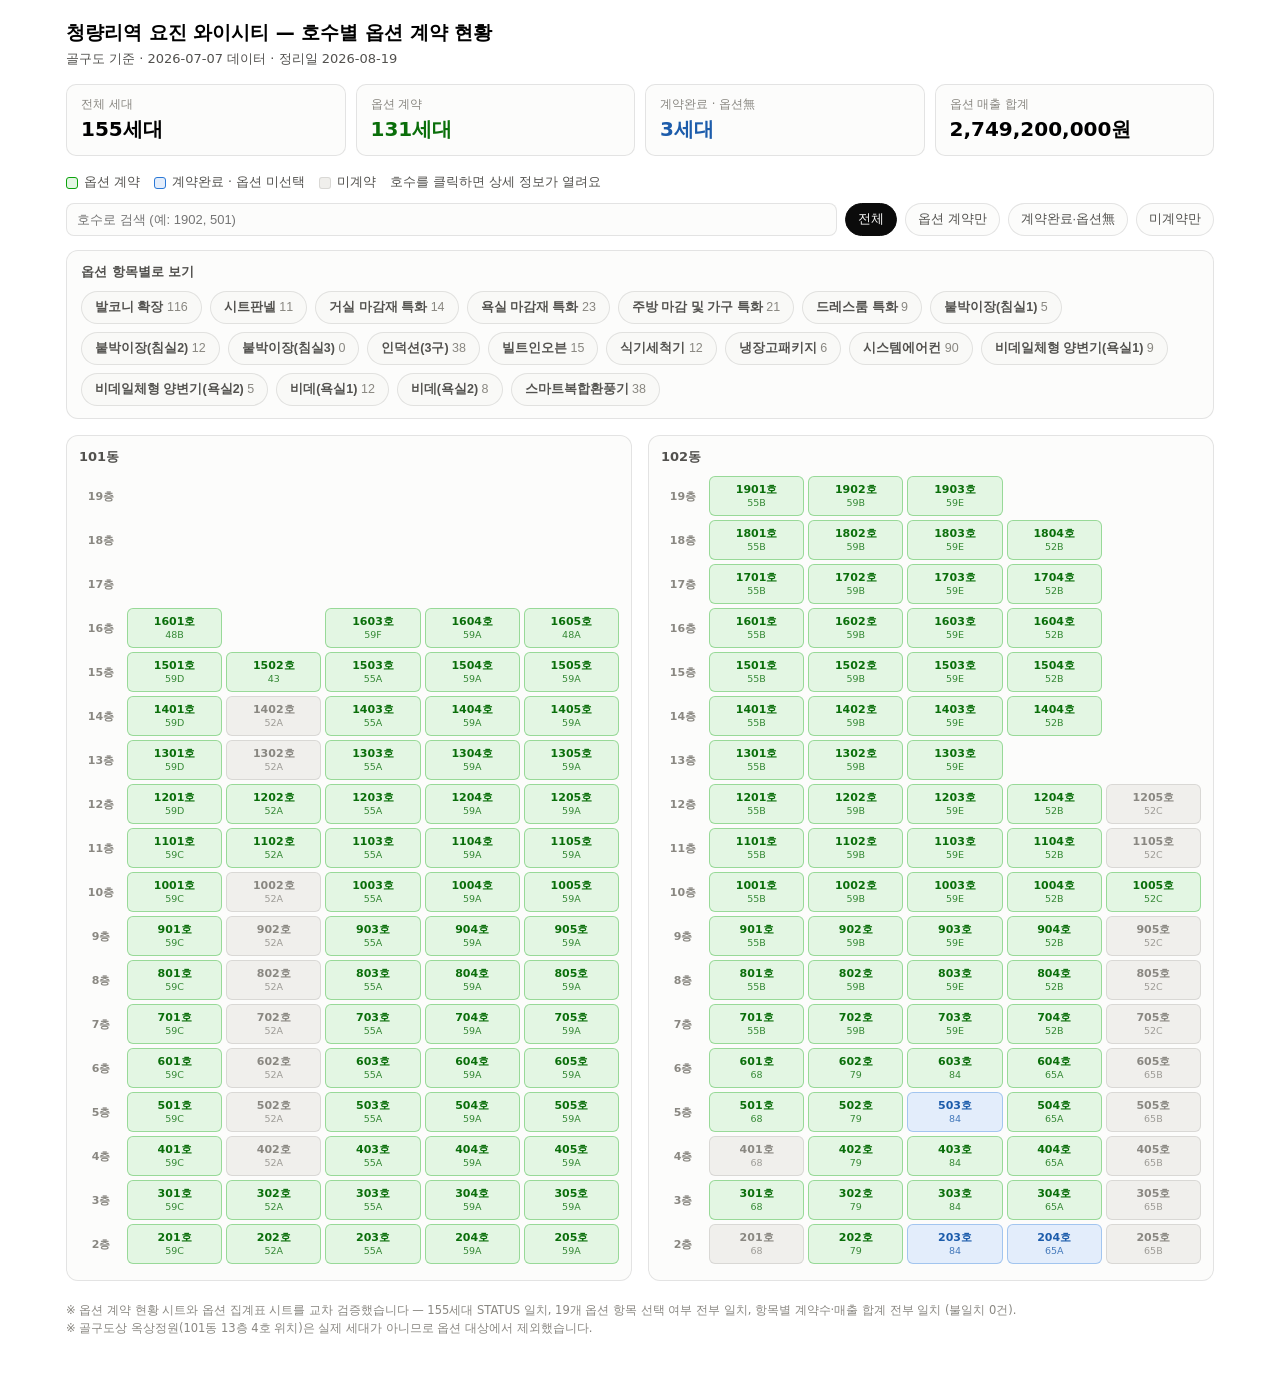
==== commit 93ca4941: "Add files via upload" ====
--- a/index.html
+++ b/index.html
@@ -26,51 +26,6 @@
     --accent-bg:      #fdf0d6;
     --accent-text:    #7a5200;
   }
-  @media (prefers-color-scheme: dark) {
-    :root:where(:not([data-theme="light"])) .viz-root {
-      color-scheme: dark;
-      --surface-1:      #1a1a19;
-      --page-plane:      #0d0d0d;
-      --text-primary:   #ffffff;
-      --text-secondary: #c3c2b7;
-      --text-muted:     #898781;
-      --gridline:       #2c2c2a;
-      --border:         rgba(255,255,255,0.10);
-      --good:           #0ca30c;
-      --good-bg:        #123512;
-      --good-text:      #3ecf3e;
-      --info:           #3987e5;
-      --info-bg:        #142943;
-      --info-text:      #79aef0;
-      --neutral-bg:     #26261f;
-      --neutral-text:   #a3a196;
-      --accent:         #c98500;
-      --accent-bg:      #3a2c05;
-      --accent-text:    #f0b840;
-    }
-  }
-  :root[data-theme="dark"] .viz-root {
-    color-scheme: dark;
-    --surface-1:      #1a1a19;
-    --page-plane:      #0d0d0d;
-    --text-primary:   #ffffff;
-    --text-secondary: #c3c2b7;
-    --text-muted:     #898781;
-    --gridline:       #2c2c2a;
-    --border:         rgba(255,255,255,0.10);
-    --good:           #0ca30c;
-    --good-bg:        #123512;
-    --good-text:      #3ecf3e;
-    --info:           #3987e5;
-    --info-bg:        #142943;
-    --info-text:      #79aef0;
-    --neutral-bg:     #26261f;
-    --neutral-text:   #a3a196;
-    --accent:         #c98500;
-    --accent-bg:      #3a2c05;
-    --accent-text:    #f0b840;
-  }
-
   * { box-sizing: border-box; }
   html, body { margin:0; padding:0; }
   body {
@@ -83,10 +38,6 @@
   header.top { display:flex; align-items:flex-start; justify-content:space-between; gap:16px; flex-wrap:wrap; margin-bottom:16px;}
   h1 { font-size: 19px; margin: 0 0 4px; }
   .subtitle { color: var(--text-secondary); font-size: 13px; margin: 0; }
-  .theme-toggle {
-    border: 1px solid var(--border); background: var(--surface-1); color: var(--text-secondary);
-    border-radius: 8px; padding: 6px 12px; font-size: 12px; cursor: pointer;
-  }
 
   .stat-row { display:grid; grid-template-columns: repeat(4, 1fr); gap: 10px; margin-bottom: 18px; }
   @media (max-width: 640px) {
@@ -152,7 +103,6 @@
     header.top { margin-bottom: 12px; }
     h1 { font-size: 16.5px; }
     .subtitle { font-size: 11.5px; }
-    .theme-toggle { padding: 5px 10px; font-size: 11px; }
     .building { padding: 10px 8px; }
     .building h2 { font-size: 12.5px; }
     .floor-row { grid-template-columns: 34px repeat(5, 1fr); gap:3px; }
@@ -237,8 +187,6 @@
   .plan-placeholder.loading { opacity:.7; }
   .plan-placeholder b { color: var(--text-secondary); }
 
-  .top-actions { display:flex; gap:8px; align-items:center; }
-
   .lightbox-backdrop {
     position: fixed; inset:0; background: rgba(0,0,0,.88); display:none; align-items:center; justify-content:center;
     padding: 24px; z-index: 70;
@@ -259,9 +207,6 @@
     <div>
       <h1>청량리역 요진 와이시티 — 호수별 옵션 계약 현황</h1>
       <p class="subtitle">골구도 기준 · 2026-07-07 데이터 · 정리일 2026-08-19</p>
-    </div>
-    <div class="top-actions">
-      <button class="theme-toggle" id="themeToggle" type="button">다크모드</button>
     </div>
   </header>
 
@@ -602,15 +547,6 @@
       applyView();
     });
   });
-
-  // theme toggle
-  const toggle = document.getElementById('themeToggle');
-  toggle.addEventListener('click', () => {
-    const root = document.documentElement;
-    const isDark = root.getAttribute('data-theme') === 'dark';
-    root.setAttribute('data-theme', isDark ? 'light' : 'dark');
-    toggle.textContent = isDark ? '다크모드' : '라이트모드';
-  });
 })();
 </script>
 </body>
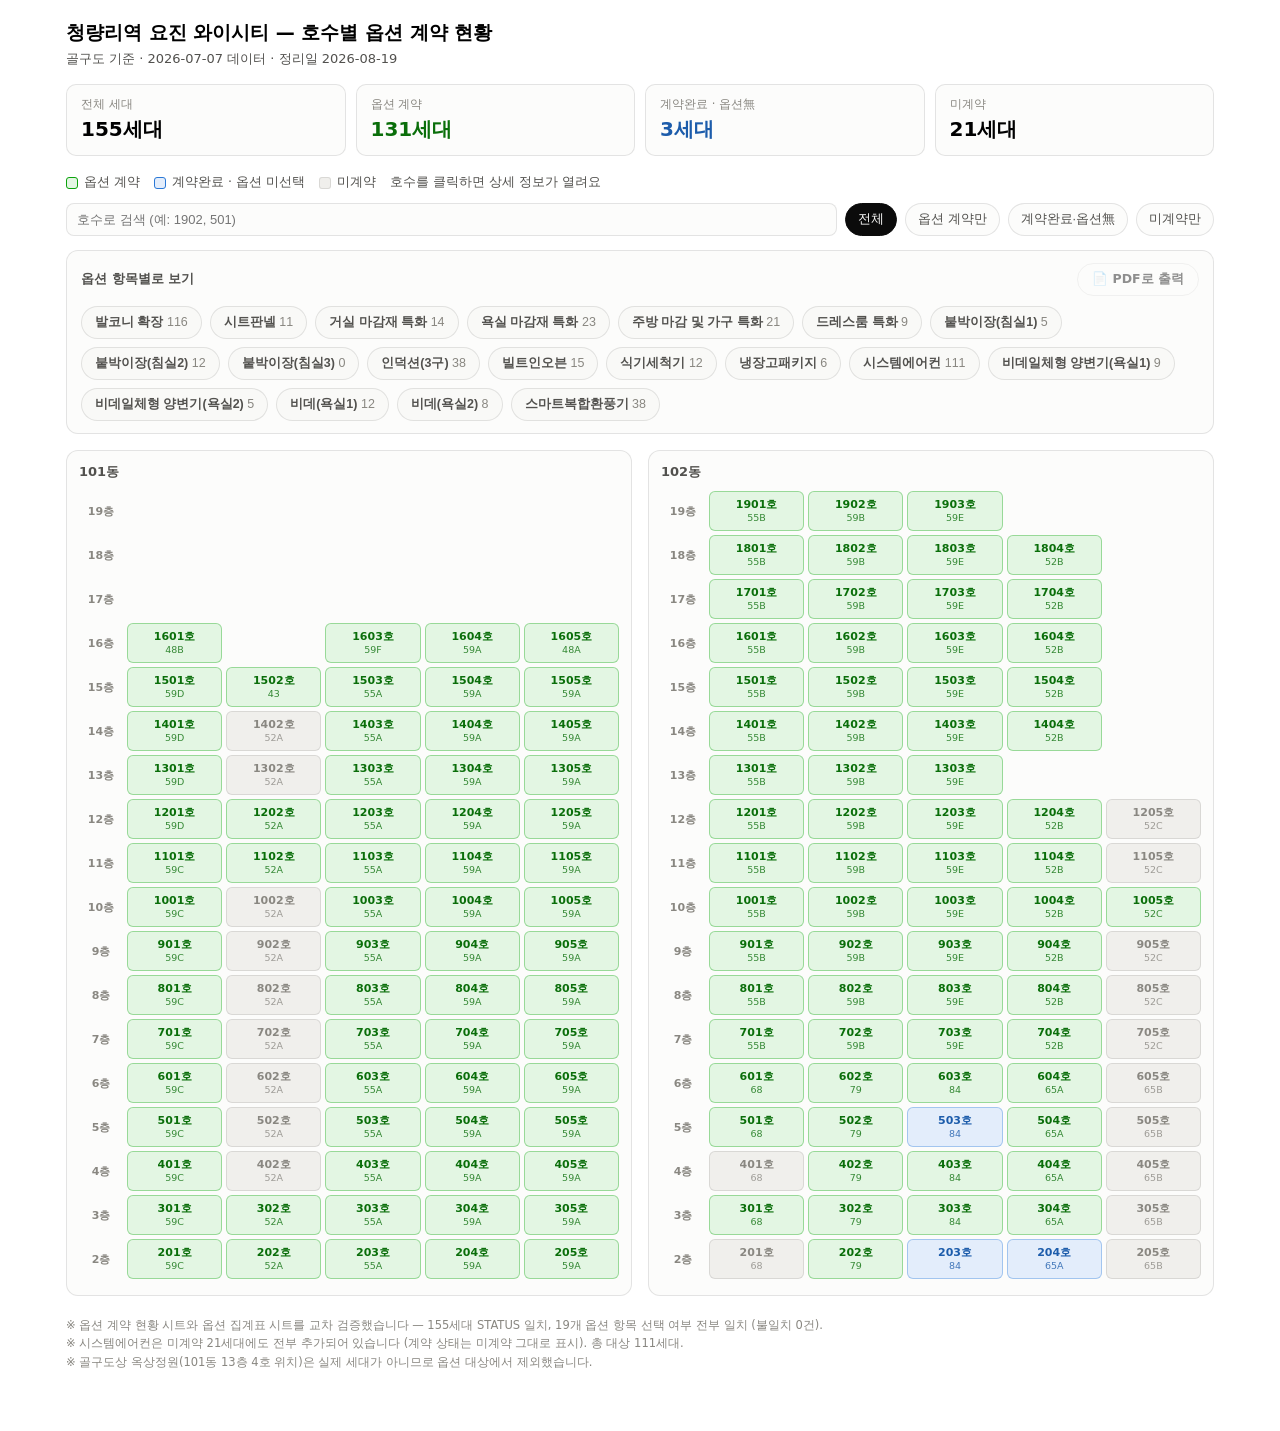
==== commit d5c19320: "Add files via upload" ====
--- a/index.html
+++ b/index.html
@@ -124,6 +124,77 @@
     opacity: 1 !important; font-weight:800;
   }
 
+  /* PDF 출력 버튼 */
+  .pdf-btn {
+    margin-left: auto; padding: 7px 14px; border-radius: 999px; cursor: pointer;
+    border: 1px solid var(--border); background: var(--surface-2); color: var(--text-primary);
+    font-size: 12.5px; font-weight: 700; font-family: inherit;
+  }
+  .pdf-btn:hover:not(:disabled) { background: var(--accent); border-color: var(--accent); color: #1a1200; }
+  .pdf-btn:disabled { opacity: .45; cursor: not-allowed; }
+  @media (max-width: 620px) { .pdf-btn { margin-left: 0; width: 100%; margin-top: 4px; } }
+
+  /* 인쇄 전용 요소는 화면에서 숨김 */
+  .print-only { display: none; }
+
+  /* ---------------- 인쇄 / PDF 저장 ---------------- */
+  @media print {
+    @page { size: A4 portrait; margin: 12mm; }
+    html, body { background: #fff !important; }
+    * { -webkit-print-color-adjust: exact !important; print-color-adjust: exact !important; }
+
+    /* 인쇄에 불필요한 UI 숨기기 */
+    header.top, .stat-row, .legend, .controls, .option-panel,
+    .backdrop, .lightbox-backdrop, footer.note { display: none !important; }
+
+    .viz-root { max-width: none; padding: 0; margin: 0; }
+
+    .print-only { display: block !important; }
+    #printHead { margin-bottom: 10px; }
+    #printHead h2 { font-size: 16pt; margin: 0 0 4px; color: #000; }
+    #printHead p { font-size: 9pt; color: #444; margin: 0 0 8px; }
+    #printList {
+      font-size: 8.5pt; color: #000; line-height: 1.7;
+      border: 1px solid #999; border-radius: 4px; padding: 7px 9px; margin-bottom: 12px;
+    }
+    #printList b { display: inline-block; min-width: 44px; }
+
+    /* 인쇄용 범례 */
+    .print-legend { font-size: 8.5pt; color: #333; margin-bottom: 8px; }
+    .print-legend .box {
+      display: inline-block; width: 10px; height: 10px; vertical-align: -1px;
+      margin-right: 4px; margin-left: 12px; border: 1px solid #000;
+    }
+    .print-legend .box:first-child { margin-left: 0; }
+
+    /* 골구도는 두 동을 나란히, 페이지 안에서 잘리지 않게 */
+    .buildings { display: grid !important; grid-template-columns: 1fr 1fr !important; gap: 8mm !important; }
+    .building {
+      border: 1px solid #999 !important; border-radius: 4px; padding: 6px !important;
+      overflow: visible !important; break-inside: avoid; page-break-inside: avoid;
+    }
+    .building h2 { font-size: 10pt; color: #000; margin: 0 0 6px; }
+    .floor-row { gap: 2px !important; margin-bottom: 2px !important; }
+    .floor-label { font-size: 7pt !important; color: #333 !important; }
+
+    /* 셀: 선택 안 된 세대는 흐리게(윤곽만), 선택된 세대는 진하게 */
+    .unit-cell {
+      min-height: 0 !important; padding: 3px 1px !important; font-size: 7.5pt !important;
+      border: 1px solid #bbb !important; border-radius: 3px !important;
+      background: #fff !important; color: #888 !important; box-shadow: none !important;
+      transform: none !important; opacity: 1 !important;
+    }
+    .unit-cell .ty { font-size: 6pt !important; }
+    /* 인쇄 시에는 계약 상태 색 대신 "선택 여부"만 강조합니다.
+       (이 규칙이 .opt-hit 보다 먼저 와야 강조색이 덮이지 않습니다) */
+    .unit-cell.state-option, .unit-cell.state-nooption { background: #fff !important; }
+    .unit-cell.dim { opacity: 1 !important; color: #b0b0b0 !important; border-color: #ddd !important; }
+    .unit-cell.opt-hit {
+      background: #ffe9b0 !important; color: #000 !important;
+      border: 1.6pt solid #000 !important; font-weight: 800 !important; box-shadow: none !important;
+    }
+  }
+
   /* modal */
   .backdrop {
     position: fixed; inset:0; background: rgba(0,0,0,.72); display:none; align-items:center; justify-content:center;
@@ -214,7 +285,7 @@
     <div class="stat-tile"><div class="label">전체 세대</div><div class="value" id="statTotal">-</div></div>
     <div class="stat-tile good"><div class="label">옵션 계약</div><div class="value" id="statOption">-</div></div>
     <div class="stat-tile info"><div class="label">계약완료 · 옵션無</div><div class="value" id="statNooption">-</div></div>
-    <div class="stat-tile"><div class="label">옵션 매출 합계</div><div class="value" id="statRevenue">-</div></div>
+    <div class="stat-tile"><div class="label">미계약</div><div class="value" id="statNone">-</div></div>
   </div>
 
   <div class="legend">
@@ -236,8 +307,16 @@
     <div class="option-panel-head">
       <span class="option-panel-title">옵션 항목별로 보기</span>
       <span class="option-panel-hint" id="optionActiveHint"></span>
+      <button type="button" id="pdfBtn" class="pdf-btn" disabled>📄 PDF로 출력</button>
     </div>
     <div class="option-chip-row" id="optionChipRow"></div>
+  </div>
+
+  <!-- 인쇄(PDF) 전용 머리말 — 화면에는 보이지 않습니다 -->
+  <div class="print-only" id="printHead">
+    <h2 id="printTitle"></h2>
+    <p id="printMeta"></p>
+    <div id="printList"></div>
   </div>
 
   <div class="buildings">
@@ -252,7 +331,8 @@
   </div>
 
   <footer class="note">
-    ※ 옵션 계약 현황 시트와 옵션 집계표 시트를 교차 검증했습니다 — 155세대 STATUS 일치, 19개 옵션 항목 선택 여부 전부 일치, 항목별 계약수·매출 합계 전부 일치 (불일치 0건).<br>
+    ※ 옵션 계약 현황 시트와 옵션 집계표 시트를 교차 검증했습니다 — 155세대 STATUS 일치, 19개 옵션 항목 선택 여부 전부 일치 (불일치 0건).<br>
+    ※ 시스템에어컨은 미계약 21세대에도 전부 추가되어 있습니다 (계약 상태는 미계약 그대로 표시). 총 대상 111세대.<br>
     ※ 골구도상 옥상정원(101동 13층 4호 위치)은 실제 세대가 아니므로 옵션 대상에서 제외했습니다.
   </footer>
 
@@ -270,18 +350,15 @@
 
 </div>
 
-<script id="dashboard-data" type="application/json">
-{"grid": [{"floor": "19층", "positions": [{"dong": "102", "pos": 1, "label": "1901호", "key": "1021901"}, {"dong": "102", "pos": 2, "label": "1902호", "key": "1021902"}, {"dong": "102", "pos": 3, "label": "1903호", "key": "1021903"}]}, {"floor": "18층", "positions": [{"dong": "102", "pos": 1, "label": "1801호", "key": "1021801"}, {"dong": "102", "pos": 2, "label": "1802호", "key": "1021802"}, {"dong": "102", "pos": 3, "label": "1803호", "key": "1021803"}, {"dong": "102", "pos": 4, "label": "1804호", "key": "1021804"}]}, {"floor": "17층", "positions": [{"dong": "102", "pos": 1, "label": "1701호", "key": "1021701"}, {"dong": "102", "pos": 2, "label": "1702호", "key": "1021702"}, {"dong": "102", "pos": 3, "label": "1703호", "key": "1021703"}, {"dong": "102", "pos": 4, "label": "1704호", "key": "1021704"}]}, {"floor": "16층", "positions": [{"dong": "101", "pos": 1, "label": "1601호", "key": "1011601"}, {"dong": "101", "pos": 3, "label": "1603호", "key": "1011603"}, {"dong": "101", "pos": 4, "label": "1604호", "key": "1011604"}, {"dong": "101", "pos": 5, "label": "1605호", "key": "1011605"}, {"dong": "102", "pos": 1, "label": "1601호", "key": "1021601"}, {"dong": "102", "pos": 2, "label": "1602호", "key": "1021602"}, {"dong": "102", "pos": 3, "label": "1603호", "key": "1021603"}, {"dong": "102", "pos": 4, "label": "1604호", "key": "1021604"}]}, {"floor": "15층", "positions": [{"dong": "101", "pos": 1, "label": "1501호", "key": "1011501"}, {"dong": "101", "pos": 2, "label": "1502호", "key": "1011502"}, {"dong": "101", "pos": 3, "label": "1503호", "key": "1011503"}, {"dong": "101", "pos": 4, "label": "1504호", "key": "1011504"}, {"dong": "101", "pos": 5, "label": "1505호", "key": "1011505"}, {"dong": "102", "pos": 1, "label": "1501호", "key": "1021501"}, {"dong": "102", "pos": 2, "label": "1502호", "key": "1021502"}, {"dong": "102", "pos": 3, "label": "1503호", "key": "1021503"}, {"dong": "102", "pos": 4, "label": "1504호", "key": "1021504"}]}, {"floor": "14층", "positions": [{"dong": "101", "pos": 1, "label": "1401호", "key": "1011401"}, {"dong": "101", "pos": 2, "label": "1402호", "key": "1011402"}, {"dong": "101", "pos": 3, "label": "1403호", "key": "1011403"}, {"dong": "101", "pos": 4, "label": "1404호", "key": "1011404"}, {"dong": "101", "pos": 5, "label": "1405호", "key": "1011405"}, {"dong": "102", "pos": 1, "label": "1401호", "key": "1021401"}, {"dong": "102", "pos": 2, "label": "1402호", "key": "1021402"}, {"dong": "102", "pos": 3, "label": "1403호", "key": "1021403"}, {"dong": "102", "pos": 4, "label": "1404호", "key": "1021404"}]}, {"floor": "13층", "positions": [{"dong": "101", "pos": 1, "label": "1301호", "key": "1011301"}, {"dong": "101", "pos": 2, "label": "1302호", "key": "1011302"}, {"dong": "101", "pos": 3, "label": "1303호", "key": "1011303"}, {"dong": "101", "pos": 4, "label": "1304호", "key": "1011304"}, {"dong": "101", "pos": 5, "label": "1305호", "key": "1011305"}, {"dong": "102", "pos": 1, "label": "1301호", "key": "1021301"}, {"dong": "102", "pos": 2, "label": "1302호", "key": "1021302"}, {"dong": "102", "pos": 3, "label": "1303호", "key": "1021303"}, {"dong": "102", "pos": 4, "label": "옥상정원", "key": null}]}, {"floor": "12층", "positions": [{"dong": "101", "pos": 1, "label": "1201호", "key": "1011201"}, {"dong": "101", "pos": 2, "label": "1202호", "key": "1011202"}, {"dong": "101", "pos": 3, "label": "1203호", "key": "1011203"}, {"dong": "101", "pos": 4, "label": "1204호", "key": "1011204"}, {"dong": "101", "pos": 5, "label": "1205호", "key": "1011205"}, {"dong": "102", "pos": 1, "label": "1201호", "key": "1021201"}, {"dong": "102", "pos": 2, "label": "1202호", "key": "1021202"}, {"dong": "102", "pos": 3, "label": "1203호", "key": "1021203"}, {"dong": "102", "pos": 4, "label": "1204호", "key": "1021204"}, {"dong": "102", "pos": 5, "label": "1205호", "key": "1021205"}]}, {"floor": "11층", "positions": [{"dong": "101", "pos": 1, "label": "1101호", "key": "1011101"}, {"dong": "101", "pos": 2, "label": "1102호", "key": "1011102"}, {"dong": "101", "pos": 3, "label": "1103호", "key": "1011103"}, {"dong": "101", "pos": 4, "label": "1104호", "key": "1011104"}, {"dong": "101", "pos": 5, "label": "1105호", "key": "1011105"}, {"dong": "102", "pos": 1, "label": "1101호", "key": "1021101"}, {"dong": "102", "pos": 2, "label": "1102호", "key": "1021102"}, {"dong": "102", "pos": 3, "label": "1103호", "key": "1021103"}, {"dong": "102", "pos": 4, "label": "1104호", "key": "1021104"}, {"dong": "102", "pos": 5, "label": "1105호", "key": "1021105"}]}, {"floor": "10층", "positions": [{"dong": "101", "pos": 1, "label": "1001호", "key": "1011001"}, {"dong": "101", "pos": 2, "label": "1002호", "key": "1011002"}, {"dong": "101", "pos": 3, "label": "1003호", "key": "1011003"}, {"dong": "101", "pos": 4, "label": "1004호", "key": "1011004"}, {"dong": "101", "pos": 5, "label": "1005호", "key": "1011005"}, {"dong": "102", "pos": 1, "label": "1001호", "key": "1021001"}, {"dong": "102", "pos": 2, "label": "1002호", "key": "1021002"}, {"dong": "102", "pos": 3, "label": "1003호", "key": "1021003"}, {"dong": "102", "pos": 4, "label": "1004호", "key": "1021004"}, {"dong": "102", "pos": 5, "label": "1005호", "key": "1021005"}]}, {"floor": "9층", "positions": [{"dong": "101", "pos": 1, "label": "901호", "key": "101901"}, {"dong": "101", "pos": 2, "label": "902호", "key": "101902"}, {"dong": "101", "pos": 3, "label": "903호", "key": "101903"}, {"dong": "101", "pos": 4, "label": "904호", "key": "101904"}, {"dong": "101", "pos": 5, "label": "905호", "key": "101905"}, {"dong": "102", "pos": 1, "label": "901호", "key": "102901"}, {"dong": "102", "pos": 2, "label": "902호", "key": "102902"}, {"dong": "102", "pos": 3, "label": "903호", "key": "102903"}, {"dong": "102", "pos": 4, "label": "904호", "key": "102904"}, {"dong": "102", "pos": 5, "label": "905호", "key": "102905"}]}, {"floor": "8층", "positions": [{"dong": "101", "pos": 1, "label": "801호", "key": "101801"}, {"dong": "101", "pos": 2, "label": "802호", "key": "101802"}, {"dong": "101", "pos": 3, "label": "803호", "key": "101803"}, {"dong": "101", "pos": 4, "label": "804호", "key": "101804"}, {"dong": "101", "pos": 5, "label": "805호", "key": "101805"}, {"dong": "102", "pos": 1, "label": "801호", "key": "102801"}, {"dong": "102", "pos": 2, "label": "802호", "key": "102802"}, {"dong": "102", "pos": 3, "label": "803호", "key": "102803"}, {"dong": "102", "pos": 4, "label": "804호", "key": "102804"}, {"dong": "102", "pos": 5, "label": "805호", "key": "102805"}]}, {"floor": "7층", "positions": [{"dong": "101", "pos": 1, "label": "701호", "key": "101701"}, {"dong": "101", "pos": 2, "label": "702호", "key": "101702"}, {"dong": "101", "pos": 3, "label": "703호", "key": "101703"}, {"dong": "101", "pos": 4, "label": "704호", "key": "101704"}, {"dong": "101", "pos": 5, "label": "705호", "key": "101705"}, {"dong": "102", "pos": 1, "label": "701호", "key": "102701"}, {"dong": "102", "pos": 2, "label": "702호", "key": "102702"}, {"dong": "102", "pos": 3, "label": "703호", "key": "102703"}, {"dong": "102", "pos": 4, "label": "704호", "key": "102704"}, {"dong": "102", "pos": 5, "label": "705호", "key": "102705"}]}, {"floor": "6층", "positions": [{"dong": "101", "pos": 1, "label": "601호", "key": "101601"}, {"dong": "101", "pos": 2, "label": "602호", "key": "101602"}, {"dong": "101", "pos": 3, "label": "603호", "key": "101603"}, {"dong": "101", "pos": 4, "label": "604호", "key": "101604"}, {"dong": "101", "pos": 5, "label": "605호", "key": "101605"}, {"dong": "102", "pos": 1, "label": "601호", "key": "102601"}, {"dong": "102", "pos": 2, "label": "602호", "key": "102602"}, {"dong": "102", "pos": 3, "label": "603호", "key": "102603"}, {"dong": "102", "pos": 4, "label": "604호", "key": "102604"}, {"dong": "102", "pos": 5, "label": "605호", "key": "102605"}]}, {"floor": "5층", "positions": [{"dong": "101", "pos": 1, "label": "501호", "key": "101501"}, {"dong": "101", "pos": 2, "label": "502호", "key": "101502"}, {"dong": "101", "pos": 3, "label": "503호", "key": "101503"}, {"dong": "101", "pos": 4, "label": "504호", "key": "101504"}, {"dong": "101", "pos": 5, "label": "505호", "key": "101505"}, {"dong": "102", "pos": 1, "label": "501호", "key": "102501"}, {"dong": "102", "pos": 2, "label": "502호", "key": "102502"}, {"dong": "102", "pos": 3, "label": "503호", "key": "102503"}, {"dong": "102", "pos": 4, "label": "504호", "key": "102504"}, {"dong": "102", "pos": 5, "label": "505호", "key": "102505"}]}, {"floor": "4층", "positions": [{"dong": "101", "pos": 1, "label": "401호", "key": "101401"}, {"dong": "101", "pos": 2, "label": "402호", "key": "101402"}, {"dong": "101", "pos": 3, "label": "403호", "key": "101403"}, {"dong": "101", "pos": 4, "label": "404호", "key": "101404"}, {"dong": "101", "pos": 5, "label": "405호", "key": "101405"}, {"dong": "102", "pos": 1, "label": "401호", "key": "102401"}, {"dong": "102", "pos": 2, "label": "402호", "key": "102402"}, {"dong": "102", "pos": 3, "label": "403호", "key": "102403"}, {"dong": "102", "pos": 4, "label": "404호", "key": "102404"}, {"dong": "102", "pos": 5, "label": "405호", "key": "102405"}]}, {"floor": "3층", "positions": [{"dong": "101", "pos": 1, "label": "301호", "key": "101301"}, {"dong": "101", "pos": 2, "label": "302호", "key": "101302"}, {"dong": "101", "pos": 3, "label": "303호", "key": "101303"}, {"dong": "101", "pos": 4, "label": "304호", "key": "101304"}, {"dong": "101", "pos": 5, "label": "305호", "key": "101305"}, {"dong": "102", "pos": 1, "label": "301호", "key": "102301"}, {"dong": "102", "pos": 2, "label": "302호", "key": "102302"}, {"dong": "102", "pos": 3, "label": "303호", "key": "102303"}, {"dong": "102", "pos": 4, "label": "304호", "key": "102304"}, {"dong": "102", "pos": 5, "label": "305호", "key": "102305"}]}, {"floor": "2층", "positions": [{"dong": "101", "pos": 1, "label": "201호", "key": "101201"}, {"dong": "101", "pos": 2, "label": "202호", "key": "101202"}, {"dong": "101", "pos": 3, "label": "203호", "key": "101203"}, {"dong": "101", "pos": 4, "label": "204호", "key": "101204"}, {"dong": "101", "pos": 5, "label": "205호", "key": "101205"}, {"dong": "102", "pos": 1, "label": "201호", "key": "102201"}, {"dong": "102", "pos": 2, "label": "202호", "key": "102202"}, {"dong": "102", "pos": 3, "label": "203호", "key": "102203"}, {"dong": "102", "pos": 4, "label": "204호", "key": "102204"}, {"dong": "102", "pos": 5, "label": "205호", "key": "102205"}]}], "units": {"101201": {"dong": "101", "floor": "2F", "ho": "201", "label": "201호", "type": "59C", "status": "계약", "gubun": "APT", "state": "option", "opts": [{"n": "발코니 확장", "a": 17000000}, {"n": "거실 마감재 특화", "a": 4100000}, {"n": "스마트복합환풍기", "a": 1200000}], "total": 22300000, "sdate": "2026-01-12", "odate": "2026-06-27"}, "101202": {"dong": "101", "floor": "2F", "ho": "202", "label": "202호", "type": "52A", "status": "계약", "gubun": "APT", "state": "option", "opts": [{"n": "발코니 확장", "a": 12000000}], "total": 12000000, "sdate": "2026-04-20", "odate": null}, "101203": {"dong": "101", "floor": "2F", "ho": "203", "label": "203호", "type": "55A", "status": "계약", "gubun": "APT", "state": "option", "opts": [{"n": "발코니 확장", "a": 15000000}, {"n": "시스템에어컨", "a": 5800000}], "total": 20800000, "sdate": "2026-04-14", "odate": "2026-06-26"}, "101204": {"dong": "101", "floor": "2F", "ho": "204", "label": "204호", "type": "59A", "status": "계약", "gubun": "APT", "state": "option", "opts": [{"n": "발코니 확장", "a": 17000000}, {"n": "욕실 마감재 특화", "a": 800000}, {"n": "주방 마감 및 가구 특화", "a": 4500000}, {"n": "붙박이장(침실2)", "a": 1700000}], "total": 24000000, "sdate": "2025-12-04", "odate": "2026-06-28"}, "101205": {"dong": "101", "floor": "2F", "ho": "205", "label": "205호", "type": "59A", "status": "계약", "gubun": "APT", "state": "option", "opts": [{"n": "발코니 확장", "a": 17000000}, {"n": "욕실 마감재 특화", "a": 800000}, {"n": "붙박이장(침실1)", "a": 3900000}, {"n": "붙박이장(침실2)", "a": 1700000}, {"n": "인덕션(3구)", "a": 400000}, {"n": "시스템에어컨", "a": 6400000}, {"n": "비데(욕실1)", "a": 200000}, {"n": "비데(욕실2)", "a": 200000}], "total": 30600000, "sdate": "2026-01-11", "odate": "2026-04-25"}, "101301": {"dong": "101", "floor": "3F", "ho": "301", "label": "301호", "type": "59C", "status": "계약", "gubun": "APT", "state": "option", "opts": [{"n": "발코니 확장", "a": 17000000}], "total": 17000000, "sdate": "2026-01-18", "odate": null}, "101302": {"dong": "101", "floor": "3F", "ho": "302", "label": "302호", "type": "52A", "status": "계약", "gubun": "APT", "state": "option", "opts": [{"n": "발코니 확장", "a": 12000000}, {"n": "인덕션(3구)", "a": 400000}, {"n": "빌트인오븐", "a": 500000}, {"n": "시스템에어컨", "a": 4700000}], "total": 17600000, "sdate": "2026-05-28", "odate": "2026-06-26"}, "101303": {"dong": "101", "floor": "3F", "ho": "303", "label": "303호", "type": "55A", "status": "계약", "gubun": "APT", "state": "option", "opts": [{"n": "발코니 확장", "a": 15000000}], "total": 15000000, "sdate": "2026-03-03", "odate": null}, "101304": {"dong": "101", "floor": "3F", "ho": "304", "label": "304호", "type": "59A", "status": "계약", "gubun": "APT", "state": "option", "opts": [{"n": "발코니 확장", "a": 17000000}], "total": 17000000, "sdate": "2026-03-28", "odate": null}, "101305": {"dong": "101", "floor": "3F", "ho": "305", "label": "305호", "type": "59A", "status": "계약", "gubun": "APT", "state": "option", "opts": [{"n": "발코니 확장", "a": 17000000}], "total": 17000000, "sdate": "2026-01-13", "odate": null}, "101401": {"dong": "101", "floor": "4F", "ho": "401", "label": "401호", "type": "59C", "status": "계약", "gubun": "APT", "state": "option", "opts": [{"n": "발코니 확장", "a": 17000000}, {"n": "인덕션(3구)", "a": 400000}, {"n": "비데(욕실1)", "a": 200000}, {"n": "비데(욕실2)", "a": 200000}], "total": 17800000, "sdate": "2026-01-13", "odate": "2026-04-24"}, "101402": {"dong": "101", "floor": "4F", "ho": "402", "label": "402호", "type": "52A", "status": "미계약", "gubun": null, "state": "none", "opts": [], "total": 0, "sdate": null, "odate": null}, "101403": {"dong": "101", "floor": "4F", "ho": "403", "label": "403호", "type": "55A", "status": "계약", "gubun": "APT", "state": "option", "opts": [{"n": "발코니 확장", "a": 15000000}], "total": 15000000, "sdate": "2026-05-04", "odate": null}, "101404": {"dong": "101", "floor": "4F", "ho": "404", "label": "404호", "type": "59A", "status": "계약", "gubun": "APT", "state": "option", "opts": [{"n": "발코니 확장", "a": 17000000}, {"n": "인덕션(3구)", "a": 400000}, {"n": "시스템에어컨", "a": 6400000}], "total": 23800000, "sdate": "2026-03-14", "odate": "2026-04-19"}, "101405": {"dong": "101", "floor": "4F", "ho": "405", "label": "405호", "type": "59A", "status": "계약", "gubun": "APT", "state": "option", "opts": [{"n": "발코니 확장", "a": 17000000}], "total": 17000000, "sdate": "2026-01-31", "odate": null}, "101501": {"dong": "101", "floor": "5F", "ho": "501", "label": "501호", "type": "59C", "status": "계약", "gubun": "APT", "state": "option", "opts": [{"n": "발코니 확장", "a": 17000000}], "total": 17000000, "sdate": "2026-01-12", "odate": null}, "101502": {"dong": "101", "floor": "5F", "ho": "502", "label": "502호", "type": "52A", "status": "미계약", "gubun": null, "state": "none", "opts": [], "total": 0, "sdate": null, "odate": null}, "101503": {"dong": "101", "floor": "5F", "ho": "503", "label": "503호", "type": "55A", "status": "계약", "gubun": "APT", "state": "option", "opts": [{"n": "발코니 확장", "a": 15000000}, {"n": "욕실 마감재 특화", "a": 500000}, {"n": "시스템에어컨", "a": 5800000}], "total": 21300000, "sdate": "2026-04-25", "odate": "2026-06-27"}, "101504": {"dong": "101", "floor": "5F", "ho": "504", "label": "504호", "type": "59A", "status": "계약", "gubun": "APT", "state": "option", "opts": [{"n": "발코니 확장", "a": 17000000}, {"n": "시스템에어컨", "a": 6400000}], "total": 23400000, "sdate": "2026-03-29", "odate": "2026-04-19"}, "101505": {"dong": "101", "floor": "5F", "ho": "505", "label": "505호", "type": "59A", "status": "계약", "gubun": "APT", "state": "option", "opts": [{"n": "발코니 확장", "a": 17000000}, {"n": "인덕션(3구)", "a": 400000}, {"n": "시스템에어컨", "a": 6400000}], "total": 23800000, "sdate": "2026-02-24", "odate": "2026-04-26"}, "101601": {"dong": "101", "floor": "6F", "ho": "601", "label": "601호", "type": "59C", "status": "계약", "gubun": "APT", "state": "option", "opts": [{"n": "발코니 확장", "a": 17000000}, {"n": "주방 마감 및 가구 특화", "a": 2400000}, {"n": "인덕션(3구)", "a": 400000}, {"n": "시스템에어컨", "a": 6400000}], "total": 26200000, "sdate": "2026-01-18", "odate": "2026-04-19"}, "101602": {"dong": "101", "floor": "6F", "ho": "602", "label": "602호", "type": "52A", "status": "미계약", "gubun": null, "state": "none", "opts": [], "total": 0, "sdate": null, "odate": null}, "101603": {"dong": "101", "floor": "6F", "ho": "603", "label": "603호", "type": "55A", "status": "계약", "gubun": "APT", "state": "option", "opts": [{"n": "발코니 확장", "a": 15000000}], "total": 15000000, "sdate": "2026-04-04", "odate": null}, "101604": {"dong": "101", "floor": "6F", "ho": "604", "label": "604호", "type": "59A", "status": "계약", "gubun": "APT", "state": "option", "opts": [{"n": "발코니 확장", "a": 17000000}, {"n": "시스템에어컨", "a": 6400000}], "total": 23400000, "sdate": "2026-03-13", "odate": "2026-04-17"}, "101605": {"dong": "101", "floor": "6F", "ho": "605", "label": "605호", "type": "59A", "status": "계약", "gubun": "APT", "state": "option", "opts": [{"n": "발코니 확장", "a": 17000000}, {"n": "욕실 마감재 특화", "a": 800000}, {"n": "주방 마감 및 가구 특화", "a": 4500000}, {"n": "인덕션(3구)", "a": 400000}, {"n": "시스템에어컨", "a": 6400000}, {"n": "비데일체형 양변기(욕실1)", "a": 700000}, {"n": "비데일체형 양변기(욕실2)", "a": 700000}], "total": 30500000, "sdate": "2026-02-01", "odate": "2026-06-27"}, "101701": {"dong": "101", "floor": "7F", "ho": "701", "label": "701호", "type": "59C", "status": "계약", "gubun": "APT", "state": "option", "opts": [{"n": "발코니 확장", "a": 17000000}, {"n": "시트판넬", "a": 2800000}, {"n": "주방 마감 및 가구 특화", "a": 2400000}, {"n": "시스템에어컨", "a": 6400000}, {"n": "비데일체형 양변기(욕실1)", "a": 700000}, {"n": "비데(욕실2)", "a": 200000}, {"n": "스마트복합환풍기", "a": 1200000}], "total": 30700000, "sdate": "2026-02-10", "odate": "2026-04-18"}, "101702": {"dong": "101", "floor": "7F", "ho": "702", "label": "702호", "type": "52A", "status": "미계약", "gubun": null, "state": "none", "opts": [], "total": 0, "sdate": null, "odate": null}, "101703": {"dong": "101", "floor": "7F", "ho": "703", "label": "703호", "type": "55A", "status": "계약", "gubun": "APT", "state": "option", "opts": [{"n": "발코니 확장", "a": 15000000}, {"n": "거실 마감재 특화", "a": 4500000}, {"n": "욕실 마감재 특화", "a": 500000}, {"n": "주방 마감 및 가구 특화", "a": 4800000}, {"n": "인덕션(3구)", "a": 400000}, {"n": "스마트복합환풍기", "a": 600000}], "total": 25800000, "sdate": "2026-04-25", "odate": "2026-06-28"}, "101704": {"dong": "101", "floor": "7F", "ho": "704", "label": "704호", "type": "59A", "status": "계약", "gubun": "APT", "state": "option", "opts": [{"n": "발코니 확장", "a": 17000000}, {"n": "붙박이장(침실2)", "a": 1700000}, {"n": "스마트복합환풍기", "a": 1200000}], "total": 19900000, "sdate": "2026-03-29", "odate": "2026-04-24"}, "101705": {"dong": "101", "floor": "7F", "ho": "705", "label": "705호", "type": "59A", "status": "계약", "gubun": "APT", "state": "option", "opts": [{"n": "발코니 확장", "a": 17000000}, {"n": "인덕션(3구)", "a": 400000}, {"n": "냉장고패키지", "a": 7300000}, {"n": "시스템에어컨", "a": 6400000}], "total": 31100000, "sdate": "2026-02-12", "odate": "2026-04-18"}, "101801": {"dong": "101", "floor": "8F", "ho": "801", "label": "801호", "type": "59C", "status": "계약", "gubun": "APT", "state": "option", "opts": [{"n": "발코니 확장", "a": 17000000}], "total": 17000000, "sdate": "2026-01-12", "odate": null}, "101802": {"dong": "101", "floor": "8F", "ho": "802", "label": "802호", "type": "52A", "status": "미계약", "gubun": null, "state": "none", "opts": [], "total": 0, "sdate": null, "odate": null}, "101803": {"dong": "101", "floor": "8F", "ho": "803", "label": "803호", "type": "55A", "status": "계약", "gubun": "APT", "state": "option", "opts": [{"n": "발코니 확장", "a": 15000000}], "total": 15000000, "sdate": "2026-04-18", "odate": null}, "101804": {"dong": "101", "floor": "8F", "ho": "804", "label": "804호", "type": "59A", "status": "계약", "gubun": "APT", "state": "option", "opts": [{"n": "발코니 확장", "a": 17000000}, {"n": "인덕션(3구)", "a": 400000}, {"n": "시스템에어컨", "a": 6400000}, {"n": "비데(욕실1)", "a": 200000}, {"n": "비데(욕실2)", "a": 200000}], "total": 24200000, "sdate": "2026-03-03", "odate": "2026-04-26"}, "101805": {"dong": "101", "floor": "8F", "ho": "805", "label": "805호", "type": "59A", "status": "계약", "gubun": "APT", "state": "option", "opts": [{"n": "발코니 확장", "a": 17000000}, {"n": "시트판넬", "a": 3400000}, {"n": "욕실 마감재 특화", "a": 800000}, {"n": "시스템에어컨", "a": 6400000}], "total": 27600000, "sdate": "2026-02-09", "odate": "2026-04-25"}, "101901": {"dong": "101", "floor": "9F", "ho": "901", "label": "901호", "type": "59C", "status": "계약", "gubun": "APT", "state": "option", "opts": [{"n": "발코니 확장", "a": 17000000}, {"n": "시트판넬", "a": 2800000}, {"n": "거실 마감재 특화", "a": 4100000}, {"n": "욕실 마감재 특화", "a": 700000}, {"n": "주방 마감 및 가구 특화", "a": 2400000}, {"n": "붙박이장(침실1)", "a": 5300000}, {"n": "붙박이장(침실2)", "a": 1700000}, {"n": "인덕션(3구)", "a": 400000}, {"n": "빌트인오븐", "a": 500000}, {"n": "식기세척기", "a": 1200000}, {"n": "냉장고패키지", "a": 7300000}, {"n": "시스템에어컨", "a": 6400000}], "total": 49800000, "sdate": "2026-01-09", "odate": "2026-04-19"}, "101902": {"dong": "101", "floor": "9F", "ho": "902", "label": "902호", "type": "52A", "status": "미계약", "gubun": null, "state": "none", "opts": [], "total": 0, "sdate": null, "odate": null}, "101903": {"dong": "101", "floor": "9F", "ho": "903", "label": "903호", "type": "55A", "status": "계약", "gubun": "APT", "state": "option", "opts": [{"n": "발코니 확장", "a": 15000000}, {"n": "시스템에어컨", "a": 5800000}], "total": 20800000, "sdate": "2026-04-04", "odate": "2026-04-26"}, "101904": {"dong": "101", "floor": "9F", "ho": "904", "label": "904호", "type": "59A", "status": "계약", "gubun": "APT", "state": "option", "opts": [{"n": "발코니 확장", "a": 17000000}, {"n": "거실 마감재 특화", "a": 4200000}, {"n": "인덕션(3구)", "a": 400000}, {"n": "시스템에어컨", "a": 6400000}, {"n": "비데(욕실1)", "a": 200000}, {"n": "비데(욕실2)", "a": 200000}], "total": 28400000, "sdate": "2026-03-26", "odate": "2026-04-25"}, "101905": {"dong": "101", "floor": "9F", "ho": "905", "label": "905호", "type": "59A", "status": "계약", "gubun": "APT", "state": "option", "opts": [{"n": "발코니 확장", "a": 17000000}, {"n": "시트판넬", "a": 3400000}, {"n": "욕실 마감재 특화", "a": 800000}, {"n": "인덕션(3구)", "a": 400000}, {"n": "빌트인오븐", "a": 500000}, {"n": "시스템에어컨", "a": 6400000}, {"n": "스마트복합환풍기", "a": 1200000}], "total": 29700000, "sdate": "2026-02-10", "odate": "2026-04-17"}, "102201": {"dong": "102", "floor": "2F", "ho": "201", "label": "201호", "type": "68", "status": "미계약", "gubun": "OT", "state": "none", "opts": [], "total": 0, "sdate": null, "odate": null}, "102202": {"dong": "102", "floor": "2F", "ho": "202", "label": "202호", "type": "79", "status": "계약", "gubun": "OT", "state": "option", "opts": [{"n": "시스템에어컨", "a": 6400000}], "total": 6400000, "sdate": "2026-01-23", "odate": "2026-06-26"}, "102203": {"dong": "102", "floor": "2F", "ho": "203", "label": "203호", "type": "84", "status": "계약", "gubun": "OT", "state": "nooption", "opts": [], "total": 0, "sdate": "2026-01-26", "odate": null}, "102204": {"dong": "102", "floor": "2F", "ho": "204", "label": "204호", "type": "65A", "status": "계약", "gubun": "OT", "state": "nooption", "opts": [], "total": 0, "sdate": "2026-02-01", "odate": null}, "102205": {"dong": "102", "floor": "2F", "ho": "205", "label": "205호", "type": "65B", "status": "미계약", "gubun": null, "state": "none", "opts": [], "total": 0, "sdate": null, "odate": null}, "102301": {"dong": "102", "floor": "3F", "ho": "301", "label": "301호", "type": "68", "status": "계약", "gubun": "OT", "state": "option", "opts": [{"n": "시스템에어컨", "a": 5800000}], "total": 5800000, "sdate": "2026-07-05", "odate": "2026-07-05"}, "102302": {"dong": "102", "floor": "3F", "ho": "302", "label": "302호", "type": "79", "status": "계약", "gubun": "OT", "state": "option", "opts": [{"n": "시트판넬", "a": 3300000}, {"n": "거실 마감재 특화", "a": 4100000}, {"n": "욕실 마감재 특화", "a": 800000}, {"n": "주방 마감 및 가구 특화", "a": 3800000}, {"n": "붙박이장(침실1)", "a": 3900000}, {"n": "붙박이장(침실2)", "a": 1700000}, {"n": "인덕션(3구)", "a": 400000}, {"n": "빌트인오븐", "a": 500000}, {"n": "식기세척기", "a": 1200000}, {"n": "냉장고패키지", "a": 7300000}, {"n": "시스템에어컨", "a": 6400000}, {"n": "비데일체형 양변기(욕실1)", "a": 700000}, {"n": "비데일체형 양변기(욕실2)", "a": 700000}, {"n": "스마트복합환풍기", "a": 1200000}], "total": 36000000, "sdate": "2026-03-24", "odate": "2026-04-24"}, "102303": {"dong": "102", "floor": "3F", "ho": "303", "label": "303호", "type": "84", "status": "계약", "gubun": "OT", "state": "option", "opts": [{"n": "시스템에어컨", "a": 6400000}], "total": 6400000, "sdate": "2026-02-03", "odate": "2026-04-25"}, "102304": {"dong": "102", "floor": "3F", "ho": "304", "label": "304호", "type": "65A", "status": "계약", "gubun": "OT", "state": "option", "opts": [{"n": "인덕션(3구)", "a": 400000}, {"n": "시스템에어컨", "a": 5800000}], "total": 6200000, "sdate": "2026-05-06", "odate": "2026-06-28"}, "102305": {"dong": "102", "floor": "3F", "ho": "305", "label": "305호", "type": "65B", "status": "미계약", "gubun": "OT", "state": "none", "opts": [], "total": 0, "sdate": null, "odate": null}, "102401": {"dong": "102", "floor": "4F", "ho": "401", "label": "401호", "type": "68", "status": "미계약", "gubun": "OT", "state": "none", "opts": [], "total": 0, "sdate": null, "odate": null}, "102402": {"dong": "102", "floor": "4F", "ho": "402", "label": "402호", "type": "79", "status": "계약", "gubun": "OT", "state": "option", "opts": [{"n": "붙박이장(침실1)", "a": 3900000}, {"n": "붙박이장(침실2)", "a": 1700000}, {"n": "인덕션(3구)", "a": 400000}, {"n": "빌트인오븐", "a": 500000}, {"n": "시스템에어컨", "a": 6400000}, {"n": "비데(욕실1)", "a": 200000}, {"n": "스마트복합환풍기", "a": 1200000}], "total": 14300000, "sdate": "2026-02-02", "odate": null}, "102403": {"dong": "102", "floor": "4F", "ho": "403", "label": "403호", "type": "84", "status": "계약", "gubun": "OT", "state": "option", "opts": [{"n": "시트판넬", "a": 2500000}, {"n": "주방 마감 및 가구 특화", "a": 4600000}, {"n": "시스템에어컨", "a": 6400000}, {"n": "스마트복합환풍기", "a": 1200000}], "total": 14700000, "sdate": "2026-01-16", "odate": "2026-04-17"}, "102404": {"dong": "102", "floor": "4F", "ho": "404", "label": "404호", "type": "65A", "status": "계약", "gubun": "OT", "state": "option", "opts": [{"n": "시스템에어컨", "a": 5800000}], "total": 5800000, "sdate": "2026-04-16", "odate": "2026-04-24"}, "102405": {"dong": "102", "floor": "4F", "ho": "405", "label": "405호", "type": "65B", "status": "미계약", "gubun": null, "state": "none", "opts": [], "total": 0, "sdate": null, "odate": null}, "102501": {"dong": "102", "floor": "5F", "ho": "501", "label": "501호", "type": "68", "status": "계약", "gubun": "OT", "state": "option", "opts": [{"n": "주방 마감 및 가구 특화", "a": 4400000}, {"n": "드레스룸 특화", "a": 4100000}, {"n": "인덕션(3구)", "a": 400000}, {"n": "식기세척기", "a": 1200000}, {"n": "냉장고패키지", "a": 7300000}, {"n": "시스템에어컨", "a": 5800000}, {"n": "스마트복합환풍기", "a": 600000}], "total": 23800000, "sdate": "2026-01-23", "odate": "2026-04-18"}, "102502": {"dong": "102", "floor": "5F", "ho": "502", "label": "502호", "type": "79", "status": "계약", "gubun": "OT", "state": "option", "opts": [{"n": "시스템에어컨", "a": 6400000}], "total": 6400000, "sdate": "2026-01-30", "odate": "2026-04-24"}, "102503": {"dong": "102", "floor": "5F", "ho": "503", "label": "503호", "type": "84", "status": "계약", "gubun": "OT", "state": "nooption", "opts": [], "total": 0, "sdate": "2026-01-14", "odate": null}, "102504": {"dong": "102", "floor": "5F", "ho": "504", "label": "504호", "type": "65A", "status": "계약", "gubun": "OT", "state": "option", "opts": [{"n": "욕실 마감재 특화", "a": 500000}, {"n": "붙박이장(침실2)", "a": 1800000}, {"n": "인덕션(3구)", "a": 400000}, {"n": "식기세척기", "a": 1200000}, {"n": "냉장고패키지", "a": 7300000}, {"n": "시스템에어컨", "a": 5800000}, {"n": "비데(욕실1)", "a": 200000}], "total": 17200000, "sdate": "2026-04-04", "odate": "2026-06-28"}, "102505": {"dong": "102", "floor": "5F", "ho": "505", "label": "505호", "type": "65B", "status": "미계약", "gubun": null, "state": "none", "opts": [], "total": 0, "sdate": null, "odate": null}, "102601": {"dong": "102", "floor": "6F", "ho": "601", "label": "601호", "type": "68", "status": "계약", "gubun": "OT", "state": "option", "opts": [{"n": "인덕션(3구)", "a": 400000}, {"n": "빌트인오븐", "a": 500000}, {"n": "시스템에어컨", "a": 5800000}, {"n": "스마트복합환풍기", "a": 600000}], "total": 7300000, "sdate": "2026-06-08", "odate": "2026-06-28"}, "102602": {"dong": "102", "floor": "6F", "ho": "602", "label": "602호", "type": "79", "status": "계약", "gubun": "OT", "state": "option", "opts": [{"n": "시스템에어컨", "a": 6400000}, {"n": "스마트복합환풍기", "a": 1200000}], "total": 7600000, "sdate": "2026-01-13", "odate": "2026-04-18"}, "102603": {"dong": "102", "floor": "6F", "ho": "603", "label": "603호", "type": "84", "status": "계약", "gubun": "OT", "state": "option", "opts": [{"n": "인덕션(3구)", "a": 400000}, {"n": "시스템에어컨", "a": 6400000}, {"n": "스마트복합환풍기", "a": 1200000}], "total": 8000000, "sdate": "2026-01-09", "odate": "2026-04-24"}, "102604": {"dong": "102", "floor": "6F", "ho": "604", "label": "604호", "type": "65A", "status": "계약", "gubun": "OT", "state": "option", "opts": [{"n": "시스템에어컨", "a": 5800000}], "total": 5800000, "sdate": "2026-01-17", "odate": "2026-06-28"}, "102605": {"dong": "102", "floor": "6F", "ho": "605", "label": "605호", "type": "65B", "status": "미계약", "gubun": null, "state": "none", "opts": [], "total": 0, "sdate": null, "odate": null}, "102701": {"dong": "102", "floor": "7F", "ho": "701", "label": "701호", "type": "55B", "status": "계약", "gubun": "APT", "state": "option", "opts": [{"n": "발코니 확장", "a": 15000000}, {"n": "스마트복합환풍기", "a": 600000}], "total": 15600000, "sdate": "2026-07-01", "odate": "2026-07-01"}, "102702": {"dong": "102", "floor": "7F", "ho": "702", "label": "702호", "type": "59B", "status": "계약", "gubun": "APT", "state": "option", "opts": [{"n": "발코니 확장", "a": 17000000}, {"n": "빌트인오븐", "a": 500000}, {"n": "식기세척기", "a": 1200000}, {"n": "시스템에어컨", "a": 6400000}, {"n": "스마트복합환풍기", "a": 1200000}], "total": 26300000, "sdate": "2026-03-14", "odate": null}, "102703": {"dong": "102", "floor": "7F", "ho": "703", "label": "703호", "type": "59E", "status": "계약", "gubun": "APT", "state": "option", "opts": [{"n": "발코니 확장", "a": 17000000}, {"n": "인덕션(3구)", "a": 400000}, {"n": "시스템에어컨", "a": 6400000}, {"n": "스마트복합환풍기", "a": 1200000}], "total": 25000000, "sdate": "2026-01-20", "odate": "2026-04-18"}, "102704": {"dong": "102", "floor": "7F", "ho": "704", "label": "704호", "type": "52B", "status": "계약", "gubun": "APT", "state": "option", "opts": [{"n": "발코니 확장", "a": 12000000}, {"n": "욕실 마감재 특화", "a": 500000}, {"n": "시스템에어컨", "a": 5800000}], "total": 18300000, "sdate": "2026-03-28", "odate": "2026-04-26"}, "102705": {"dong": "102", "floor": "7F", "ho": "705", "label": "705호", "type": "52C", "status": "미계약", "gubun": null, "state": "none", "opts": [], "total": 0, "sdate": null, "odate": null}, "102801": {"dong": "102", "floor": "8F", "ho": "801", "label": "801호", "type": "55B", "status": "계약", "gubun": "APT", "state": "option", "opts": [{"n": "발코니 확장", "a": 15000000}, {"n": "주방 마감 및 가구 특화", "a": 4400000}, {"n": "인덕션(3구)", "a": 400000}, {"n": "시스템에어컨", "a": 5800000}, {"n": "스마트복합환풍기", "a": 600000}], "total": 26200000, "sdate": "2026-05-02", "odate": "2026-06-28"}, "102802": {"dong": "102", "floor": "8F", "ho": "802", "label": "802호", "type": "59B", "status": "계약", "gubun": "APT", "state": "option", "opts": [{"n": "발코니 확장", "a": 17000000}], "total": 17000000, "sdate": "2026-03-02", "odate": null}, "102803": {"dong": "102", "floor": "8F", "ho": "803", "label": "803호", "type": "59E", "status": "계약", "gubun": "APT", "state": "option", "opts": [{"n": "발코니 확장", "a": 17000000}], "total": 17000000, "sdate": "2026-01-19", "odate": null}, "102804": {"dong": "102", "floor": "8F", "ho": "804", "label": "804호", "type": "52B", "status": "계약", "gubun": "APT", "state": "option", "opts": [{"n": "발코니 확장", "a": 12000000}, {"n": "거실 마감재 특화", "a": 4000000}, {"n": "드레스룸 특화", "a": 1100000}, {"n": "붙박이장(침실2)", "a": 1800000}, {"n": "인덕션(3구)", "a": 400000}, {"n": "빌트인오븐", "a": 500000}, {"n": "식기세척기", "a": 1200000}, {"n": "시스템에어컨", "a": 5800000}, {"n": "스마트복합환풍기", "a": 600000}], "total": 27400000, "sdate": "2026-03-17", "odate": "2026-04-17"}, "102805": {"dong": "102", "floor": "8F", "ho": "805", "label": "805호", "type": "52C", "status": "미계약", "gubun": null, "state": "none", "opts": [], "total": 0, "sdate": null, "odate": null}, "102901": {"dong": "102", "floor": "9F", "ho": "901", "label": "901호", "type": "55B", "status": "계약", "gubun": "APT", "state": "option", "opts": [{"n": "발코니 확장", "a": 15000000}, {"n": "주방 마감 및 가구 특화", "a": 4400000}, {"n": "시스템에어컨", "a": 5800000}], "total": 25200000, "sdate": "2026-05-20", "odate": "2026-06-28"}, "102902": {"dong": "102", "floor": "9F", "ho": "902", "label": "902호", "type": "59B", "status": "계약", "gubun": "APT", "state": "option", "opts": [{"n": "발코니 확장", "a": 17000000}, {"n": "시스템에어컨", "a": 6400000}], "total": 23400000, "sdate": "2026-02-27", "odate": "2026-06-28"}, "102903": {"dong": "102", "floor": "9F", "ho": "903", "label": "903호", "type": "59E", "status": "계약", "gubun": "APT", "state": "option", "opts": [{"n": "발코니 확장", "a": 17000000}, {"n": "욕실 마감재 특화", "a": 700000}, {"n": "시스템에어컨", "a": 6400000}, {"n": "비데일체형 양변기(욕실1)", "a": 700000}, {"n": "비데일체형 양변기(욕실2)", "a": 700000}, {"n": "스마트복합환풍기", "a": 1200000}], "total": 26700000, "sdate": "2026-01-17", "odate": null}, "102904": {"dong": "102", "floor": "9F", "ho": "904", "label": "904호", "type": "52B", "status": "계약", "gubun": "APT", "state": "option", "opts": [{"n": "발코니 확장", "a": 12000000}, {"n": "시스템에어컨", "a": 5800000}], "total": 17800000, "sdate": "2026-02-09", "odate": "2026-04-18"}, "102905": {"dong": "102", "floor": "9F", "ho": "905", "label": "905호", "type": "52C", "status": "미계약", "gubun": null, "state": "none", "opts": [], "total": 0, "sdate": null, "odate": null}, "1011001": {"dong": "101", "floor": "10F", "ho": "1001", "label": "1001호", "type": "59C", "status": "계약", "gubun": "APT", "state": "option", "opts": [{"n": "발코니 확장", "a": 17000000}, {"n": "시트판넬", "a": 2800000}, {"n": "주방 마감 및 가구 특화", "a": 2400000}, {"n": "빌트인오븐", "a": 500000}, {"n": "식기세척기", "a": 1200000}, {"n": "시스템에어컨", "a": 6400000}, {"n": "스마트복합환풍기", "a": 1200000}], "total": 31500000, "sdate": "2025-12-04", "odate": null}, "1011002": {"dong": "101", "floor": "10F", "ho": "1002", "label": "1002호", "type": "52A", "status": "미계약", "gubun": null, "state": "none", "opts": [], "total": 0, "sdate": null, "odate": null}, "1011003": {"dong": "101", "floor": "10F", "ho": "1003", "label": "1003호", "type": "55A", "status": "계약", "gubun": "APT", "state": "option", "opts": [{"n": "발코니 확장", "a": 15000000}, {"n": "욕실 마감재 특화", "a": 500000}, {"n": "시스템에어컨", "a": 5800000}, {"n": "스마트복합환풍기", "a": 600000}], "total": 21900000, "sdate": "2025-12-04", "odate": "2026-04-19"}, "1011004": {"dong": "101", "floor": "10F", "ho": "1004", "label": "1004호", "type": "59A", "status": "계약", "gubun": "APT", "state": "option", "opts": [{"n": "발코니 확장", "a": 17000000}, {"n": "욕실 마감재 특화", "a": 800000}, {"n": "주방 마감 및 가구 특화", "a": 4500000}, {"n": "붙박이장(침실2)", "a": 1700000}, {"n": "식기세척기", "a": 1200000}, {"n": "스마트복합환풍기", "a": 1200000}], "total": 26400000, "sdate": "2026-03-09", "odate": "2026-06-28"}, "1011005": {"dong": "101", "floor": "10F", "ho": "1005", "label": "1005호", "type": "59A", "status": "계약", "gubun": "APT", "state": "option", "opts": [{"n": "발코니 확장", "a": 17000000}, {"n": "시스템에어컨", "a": 6400000}], "total": 23400000, "sdate": "2026-01-31", "odate": "2026-04-18"}, "1011101": {"dong": "101", "floor": "11F", "ho": "1101", "label": "1101호", "type": "59C", "status": "계약", "gubun": "APT", "state": "option", "opts": [{"n": "발코니 확장", "a": 17000000}, {"n": "주방 마감 및 가구 특화", "a": 2400000}, {"n": "붙박이장(침실1)", "a": 5300000}, {"n": "붙박이장(침실2)", "a": 1700000}, {"n": "시스템에어컨", "a": 6400000}], "total": 32800000, "sdate": "2026-01-10", "odate": "2026-04-18"}, "1011102": {"dong": "101", "floor": "11F", "ho": "1102", "label": "1102호", "type": "52A", "status": "계약", "gubun": "APT", "state": "option", "opts": [{"n": "발코니 확장", "a": 12000000}], "total": 12000000, "sdate": "2026-05-05", "odate": null}, "1011103": {"dong": "101", "floor": "11F", "ho": "1103", "label": "1103호", "type": "55A", "status": "계약", "gubun": "APT", "state": "option", "opts": [{"n": "발코니 확장", "a": 15000000}], "total": 15000000, "sdate": "2026-02-27", "odate": null}, "1011104": {"dong": "101", "floor": "11F", "ho": "1104", "label": "1104호", "type": "59A", "status": "계약", "gubun": "APT", "state": "option", "opts": [{"n": "발코니 확장", "a": 17000000}, {"n": "인덕션(3구)", "a": 400000}], "total": 17400000, "sdate": "2026-03-21", "odate": "2026-04-18"}, "1011105": {"dong": "101", "floor": "11F", "ho": "1105", "label": "1105호", "type": "59A", "status": "계약", "gubun": "APT", "state": "option", "opts": [{"n": "발코니 확장", "a": 17000000}], "total": 17000000, "sdate": "2026-01-31", "odate": null}, "1011201": {"dong": "101", "floor": "12F", "ho": "1201", "label": "1201호", "type": "59D", "status": "계약", "gubun": "APT", "state": "option", "opts": [{"n": "발코니 확장", "a": 17000000}, {"n": "욕실 마감재 특화", "a": 700000}, {"n": "시스템에어컨", "a": 6400000}, {"n": "스마트복합환풍기", "a": 1200000}], "total": 25300000, "sdate": "2026-01-23", "odate": "2026-06-28"}, "1011202": {"dong": "101", "floor": "12F", "ho": "1202", "label": "1202호", "type": "52A", "status": "계약", "gubun": "APT", "state": "option", "opts": [{"n": "발코니 확장", "a": 12000000}], "total": 12000000, "sdate": "2026-01-23", "odate": null}, "1011203": {"dong": "101", "floor": "12F", "ho": "1203", "label": "1203호", "type": "55A", "status": "계약", "gubun": "APT", "state": "option", "opts": [{"n": "발코니 확장", "a": 15000000}], "total": 15000000, "sdate": "2026-02-01", "odate": null}, "1011204": {"dong": "101", "floor": "12F", "ho": "1204", "label": "1204호", "type": "59A", "status": "계약", "gubun": "APT", "state": "option", "opts": [{"n": "발코니 확장", "a": 17000000}, {"n": "시스템에어컨", "a": 6400000}, {"n": "비데일체형 양변기(욕실1)", "a": 700000}, {"n": "비데일체형 양변기(욕실2)", "a": 700000}, {"n": "스마트복합환풍기", "a": 1200000}], "total": 26000000, "sdate": "2026-05-29", "odate": "2026-06-28"}, "1011205": {"dong": "101", "floor": "12F", "ho": "1205", "label": "1205호", "type": "59A", "status": "계약", "gubun": "APT", "state": "option", "opts": [{"n": "발코니 확장", "a": 17000000}, {"n": "시스템에어컨", "a": 6400000}], "total": 23400000, "sdate": "2026-02-04", "odate": "2026-04-25"}, "1011301": {"dong": "101", "floor": "13F", "ho": "1301", "label": "1301호", "type": "59D", "status": "계약", "gubun": "APT", "state": "option", "opts": [{"n": "발코니 확장", "a": 17000000}, {"n": "시트판넬", "a": 2800000}, {"n": "거실 마감재 특화", "a": 4100000}, {"n": "욕실 마감재 특화", "a": 700000}, {"n": "주방 마감 및 가구 특화", "a": 2400000}, {"n": "인덕션(3구)", "a": 400000}, {"n": "시스템에어컨", "a": 6400000}, {"n": "비데일체형 양변기(욕실1)", "a": 700000}, {"n": "비데(욕실2)", "a": 200000}, {"n": "스마트복합환풍기", "a": 1200000}], "total": 35900000, "sdate": "2026-01-28", "odate": "2026-04-26"}, "1011302": {"dong": "101", "floor": "13F", "ho": "1302", "label": "1302호", "type": "52A", "status": "미계약", "gubun": null, "state": "none", "opts": [], "total": 0, "sdate": null, "odate": null}, "1011303": {"dong": "101", "floor": "13F", "ho": "1303", "label": "1303호", "type": "55A", "status": "계약", "gubun": "APT", "state": "option", "opts": [{"n": "발코니 확장", "a": 15000000}, {"n": "시스템에어컨", "a": 5800000}, {"n": "비데일체형 양변기(욕실1)", "a": 700000}, {"n": "스마트복합환풍기", "a": 600000}], "total": 22100000, "sdate": "2026-04-02", "odate": "2026-04-24"}, "1011304": {"dong": "101", "floor": "13F", "ho": "1304", "label": "1304호", "type": "59A", "status": "계약", "gubun": "APT", "state": "option", "opts": [{"n": "발코니 확장", "a": 17000000}, {"n": "드레스룸 특화", "a": 1200000}, {"n": "인덕션(3구)", "a": 400000}, {"n": "시스템에어컨", "a": 6400000}, {"n": "비데(욕실1)", "a": 200000}, {"n": "비데(욕실2)", "a": 200000}], "total": 25400000, "sdate": "2026-03-15", "odate": "2026-04-25"}, "1011305": {"dong": "101", "floor": "13F", "ho": "1305", "label": "1305호", "type": "59A", "status": "계약", "gubun": "APT", "state": "option", "opts": [{"n": "발코니 확장", "a": 17000000}, {"n": "시스템에어컨", "a": 6400000}], "total": 23400000, "sdate": "2026-02-01", "odate": "2026-06-27"}, "1011401": {"dong": "101", "floor": "14F", "ho": "1401", "label": "1401호", "type": "59D", "status": "계약", "gubun": "APT", "state": "option", "opts": [{"n": "발코니 확장", "a": 17000000}, {"n": "욕실 마감재 특화", "a": 700000}, {"n": "시스템에어컨", "a": 6400000}], "total": 24100000, "sdate": "2026-01-11", "odate": "2026-04-26"}, "1011402": {"dong": "101", "floor": "14F", "ho": "1402", "label": "1402호", "type": "52A", "status": "미계약", "gubun": null, "state": "none", "opts": [], "total": 0, "sdate": null, "odate": null}, "1011403": {"dong": "101", "floor": "14F", "ho": "1403", "label": "1403호", "type": "55A", "status": "계약", "gubun": "APT", "state": "option", "opts": [{"n": "발코니 확장", "a": 15000000}, {"n": "욕실 마감재 특화", "a": 500000}, {"n": "시스템에어컨", "a": 5800000}], "total": 21300000, "sdate": "2026-03-28", "odate": "2026-04-26"}, "1011404": {"dong": "101", "floor": "14F", "ho": "1404", "label": "1404호", "type": "59A", "status": "계약", "gubun": "APT", "state": "option", "opts": [{"n": "발코니 확장", "a": 17000000}, {"n": "시스템에어컨", "a": 6400000}], "total": 23400000, "sdate": "2026-03-13", "odate": "2026-04-17"}, "1011405": {"dong": "101", "floor": "14F", "ho": "1405", "label": "1405호", "type": "59A", "status": "계약", "gubun": "APT", "state": "option", "opts": [{"n": "발코니 확장", "a": 17000000}, {"n": "시트판넬", "a": 3400000}, {"n": "욕실 마감재 특화", "a": 800000}, {"n": "붙박이장(침실2)", "a": 1700000}, {"n": "인덕션(3구)", "a": 400000}, {"n": "시스템에어컨", "a": 6400000}, {"n": "비데(욕실2)", "a": 200000}, {"n": "스마트복합환풍기", "a": 1200000}], "total": 31100000, "sdate": "2026-01-17", "odate": "2026-04-18"}, "1011501": {"dong": "101", "floor": "15F", "ho": "1501", "label": "1501호", "type": "59D", "status": "계약", "gubun": "APT", "state": "option", "opts": [{"n": "발코니 확장", "a": 17000000}, {"n": "거실 마감재 특화", "a": 4100000}, {"n": "주방 마감 및 가구 특화", "a": 2400000}, {"n": "시스템에어컨", "a": 6400000}], "total": 29900000, "sdate": "2026-01-18", "odate": "2026-04-17"}, "1011502": {"dong": "101", "floor": "15F", "ho": "1502", "label": "1502호", "type": "43", "status": "계약", "gubun": "APT", "state": "option", "opts": [{"n": "발코니 확장", "a": 12000000}, {"n": "인덕션(3구)", "a": 400000}, {"n": "빌트인오븐", "a": 500000}, {"n": "시스템에어컨", "a": 4700000}, {"n": "비데(욕실1)", "a": 200000}], "total": 17800000, "sdate": "2026-05-01", "odate": "2026-06-27"}, "1011503": {"dong": "101", "floor": "15F", "ho": "1503", "label": "1503호", "type": "55A", "status": "계약", "gubun": "APT", "state": "option", "opts": [{"n": "발코니 확장", "a": 15000000}], "total": 15000000, "sdate": "2026-03-21", "odate": null}, "1011504": {"dong": "101", "floor": "15F", "ho": "1504", "label": "1504호", "type": "59A", "status": "계약", "gubun": "APT", "state": "option", "opts": [{"n": "발코니 확장", "a": 17000000}], "total": 17000000, "sdate": "2026-03-12", "odate": null}, "1011505": {"dong": "101", "floor": "15F", "ho": "1505", "label": "1505호", "type": "59A", "status": "계약", "gubun": "APT", "state": "option", "opts": [{"n": "발코니 확장", "a": 17000000}], "total": 17000000, "sdate": "2026-01-11", "odate": null}, "1011601": {"dong": "101", "floor": "16F", "ho": "1601", "label": "1601호", "type": "48B", "status": "계약", "gubun": "APT", "state": "option", "opts": [{"n": "발코니 확장", "a": 12000000}, {"n": "시스템에어컨", "a": 5800000}], "total": 17800000, "sdate": "2026-04-19", "odate": "2026-06-28"}, "1011603": {"dong": "101", "floor": "16F", "ho": "1603", "label": "1603호", "type": "59F", "status": "계약", "gubun": "APT", "state": "option", "opts": [{"n": "발코니 확장", "a": 17000000}], "total": 17000000, "sdate": "2026-02-28", "odate": null}, "1011604": {"dong": "101", "floor": "16F", "ho": "1604", "label": "1604호", "type": "59A", "status": "계약", "gubun": "APT", "state": "option", "opts": [{"n": "발코니 확장", "a": 17000000}], "total": 17000000, "sdate": "2026-03-13", "odate": null}, "1011605": {"dong": "101", "floor": "16F", "ho": "1605", "label": "1605호", "type": "48A", "status": "계약", "gubun": "APT", "state": "option", "opts": [{"n": "발코니 확장", "a": 12000000}, {"n": "식기세척기", "a": 1200000}, {"n": "시스템에어컨", "a": 5800000}, {"n": "스마트복합환풍기", "a": 600000}], "total": 19600000, "sdate": "2026-02-10", "odate": "2026-04-17"}, "1021001": {"dong": "102", "floor": "10F", "ho": "1001", "label": "1001호", "type": "55B", "status": "계약", "gubun": "APT", "state": "option", "opts": [{"n": "발코니 확장", "a": 15000000}, {"n": "드레스룸 특화", "a": 4100000}, {"n": "빌트인오븐", "a": 500000}, {"n": "시스템에어컨", "a": 5800000}], "total": 25400000, "sdate": "2026-06-21", "odate": "2026-06-27"}, "1021002": {"dong": "102", "floor": "10F", "ho": "1002", "label": "1002호", "type": "59B", "status": "계약", "gubun": "APT", "state": "option", "opts": [{"n": "발코니 확장", "a": 17000000}, {"n": "시스템에어컨", "a": 6400000}], "total": 23400000, "sdate": "2026-06-06", "odate": "2026-06-27"}, "1021003": {"dong": "102", "floor": "10F", "ho": "1003", "label": "1003호", "type": "59E", "status": "계약", "gubun": "APT", "state": "option", "opts": [{"n": "발코니 확장", "a": 17000000}, {"n": "시스템에어컨", "a": 6400000}, {"n": "비데(욕실1)", "a": 200000}], "total": 23600000, "sdate": "2026-01-15", "odate": "2026-06-26"}, "1021004": {"dong": "102", "floor": "10F", "ho": "1004", "label": "1004호", "type": "52B", "status": "계약", "gubun": "APT", "state": "option", "opts": [{"n": "발코니 확장", "a": 12000000}, {"n": "드레스룸 특화", "a": 1100000}, {"n": "인덕션(3구)", "a": 400000}, {"n": "냉장고패키지", "a": 7300000}, {"n": "시스템에어컨", "a": 5800000}, {"n": "스마트복합환풍기", "a": 600000}], "total": 27200000, "sdate": "2026-03-14", "odate": null}, "1021005": {"dong": "102", "floor": "10F", "ho": "1005", "label": "1005호", "type": "52C", "status": "계약", "gubun": "APT", "state": "option", "opts": [{"n": "발코니 확장", "a": 12000000}, {"n": "드레스룸 특화", "a": 2100000}, {"n": "시스템에어컨", "a": 4700000}, {"n": "스마트복합환풍기", "a": 600000}], "total": 19400000, "sdate": "2026-01-09", "odate": "2026-04-24"}, "1021101": {"dong": "102", "floor": "11F", "ho": "1101", "label": "1101호", "type": "55B", "status": "계약", "gubun": "APT", "state": "option", "opts": [{"n": "발코니 확장", "a": 15000000}, {"n": "주방 마감 및 가구 특화", "a": 4400000}, {"n": "인덕션(3구)", "a": 400000}, {"n": "빌트인오븐", "a": 500000}, {"n": "식기세척기", "a": 1200000}, {"n": "시스템에어컨", "a": 5800000}], "total": 27300000, "sdate": "2026-04-25", "odate": "2026-06-27"}, "1021102": {"dong": "102", "floor": "11F", "ho": "1102", "label": "1102호", "type": "59B", "status": "계약", "gubun": "APT", "state": "option", "opts": [{"n": "발코니 확장", "a": 17000000}], "total": 17000000, "sdate": "2026-02-22", "odate": null}, "1021103": {"dong": "102", "floor": "11F", "ho": "1103", "label": "1103호", "type": "59E", "status": "계약", "gubun": "APT", "state": "option", "opts": [{"n": "발코니 확장", "a": 17000000}, {"n": "시스템에어컨", "a": 6400000}], "total": 23400000, "sdate": "2026-01-19", "odate": "2026-04-25"}, "1021104": {"dong": "102", "floor": "11F", "ho": "1104", "label": "1104호", "type": "52B", "status": "계약", "gubun": "APT", "state": "option", "opts": [{"n": "발코니 확장", "a": 12000000}], "total": 12000000, "sdate": "2026-01-18", "odate": null}, "1021105": {"dong": "102", "floor": "11F", "ho": "1105", "label": "1105호", "type": "52C", "status": "미계약", "gubun": null, "state": "none", "opts": [], "total": 0, "sdate": null, "odate": null}, "1021201": {"dong": "102", "floor": "12F", "ho": "1201", "label": "1201호", "type": "55B", "status": "계약", "gubun": "APT", "state": "option", "opts": [{"n": "발코니 확장", "a": 15000000}, {"n": "주방 마감 및 가구 특화", "a": 4400000}, {"n": "시스템에어컨", "a": 5800000}, {"n": "스마트복합환풍기", "a": 600000}], "total": 25800000, "sdate": "2026-02-28", "odate": "2026-06-28"}, "1021202": {"dong": "102", "floor": "12F", "ho": "1202", "label": "1202호", "type": "59B", "status": "계약", "gubun": "APT", "state": "option", "opts": [{"n": "발코니 확장", "a": 17000000}], "total": 17000000, "sdate": "2026-01-10", "odate": null}, "1021203": {"dong": "102", "floor": "12F", "ho": "1203", "label": "1203호", "type": "59E", "status": "계약", "gubun": "APT", "state": "option", "opts": [{"n": "발코니 확장", "a": 17000000}, {"n": "거실 마감재 특화", "a": 4600000}, {"n": "시스템에어컨", "a": 6400000}], "total": 28000000, "sdate": "2026-01-12", "odate": "2026-06-28"}, "1021204": {"dong": "102", "floor": "12F", "ho": "1204", "label": "1204호", "type": "52B", "status": "계약", "gubun": "APT", "state": "option", "opts": [{"n": "발코니 확장", "a": 12000000}], "total": 12000000, "sdate": "2026-01-27", "odate": null}, "1021205": {"dong": "102", "floor": "12F", "ho": "1205", "label": "1205호", "type": "52C", "status": "미계약", "gubun": null, "state": "none", "opts": [], "total": 0, "sdate": null, "odate": null}, "1021301": {"dong": "102", "floor": "13F", "ho": "1301", "label": "1301호", "type": "55B", "status": "계약", "gubun": "APT", "state": "option", "opts": [{"n": "발코니 확장", "a": 15000000}, {"n": "스마트복합환풍기", "a": 600000}], "total": 15600000, "sdate": "2026-06-14", "odate": null}, "1021302": {"dong": "102", "floor": "13F", "ho": "1302", "label": "1302호", "type": "59B", "status": "계약", "gubun": "APT", "state": "option", "opts": [{"n": "발코니 확장", "a": 17000000}, {"n": "욕실 마감재 특화", "a": 800000}, {"n": "드레스룸 특화", "a": 1200000}, {"n": "인덕션(3구)", "a": 400000}, {"n": "시스템에어컨", "a": 6400000}, {"n": "비데(욕실1)", "a": 200000}, {"n": "스마트복합환풍기", "a": 1200000}], "total": 27200000, "sdate": "2026-02-01", "odate": "2026-04-25"}, "1021303": {"dong": "102", "floor": "13F", "ho": "1303", "label": "1303호", "type": "59E", "status": "계약", "gubun": "APT", "state": "option", "opts": [{"n": "발코니 확장", "a": 17000000}], "total": 17000000, "sdate": "2026-05-04", "odate": null}, "1021401": {"dong": "102", "floor": "14F", "ho": "1401", "label": "1401호", "type": "55B", "status": "계약", "gubun": "APT", "state": "option", "opts": [{"n": "발코니 확장", "a": 15000000}], "total": 15000000, "sdate": "2026-05-21", "odate": null}, "1021402": {"dong": "102", "floor": "14F", "ho": "1402", "label": "1402호", "type": "59B", "status": "계약", "gubun": "APT", "state": "option", "opts": [{"n": "발코니 확장", "a": 17000000}, {"n": "거실 마감재 특화", "a": 4100000}, {"n": "주방 마감 및 가구 특화", "a": 3800000}, {"n": "시스템에어컨", "a": 6400000}], "total": 31300000, "sdate": "2026-02-05", "odate": null}, "1021403": {"dong": "102", "floor": "14F", "ho": "1403", "label": "1403호", "type": "59E", "status": "계약", "gubun": "APT", "state": "option", "opts": [{"n": "발코니 확장", "a": 17000000}, {"n": "시스템에어컨", "a": 6400000}], "total": 23400000, "sdate": "2026-05-09", "odate": "2026-06-26"}, "1021404": {"dong": "102", "floor": "14F", "ho": "1404", "label": "1404호", "type": "52B", "status": "계약", "gubun": "APT", "state": "option", "opts": [{"n": "발코니 확장", "a": 12000000}, {"n": "드레스룸 특화", "a": 1100000}, {"n": "시스템에어컨", "a": 5800000}, {"n": "비데(욕실1)", "a": 200000}, {"n": "스마트복합환풍기", "a": 600000}], "total": 19700000, "sdate": "2026-02-09", "odate": "2026-04-19"}, "1021501": {"dong": "102", "floor": "15F", "ho": "1501", "label": "1501호", "type": "55B", "status": "계약", "gubun": "APT", "state": "option", "opts": [{"n": "발코니 확장", "a": 15000000}, {"n": "시스템에어컨", "a": 5800000}], "total": 20800000, "sdate": "2026-03-30", "odate": "2026-04-17"}, "1021502": {"dong": "102", "floor": "15F", "ho": "1502", "label": "1502호", "type": "59B", "status": "계약", "gubun": "APT", "state": "option", "opts": [{"n": "발코니 확장", "a": 17000000}], "total": 17000000, "sdate": "2026-02-13", "odate": null}, "1021503": {"dong": "102", "floor": "15F", "ho": "1503", "label": "1503호", "type": "59E", "status": "계약", "gubun": "APT", "state": "option", "opts": [{"n": "발코니 확장", "a": 17000000}], "total": 17000000, "sdate": "2026-01-18", "odate": null}, "1021504": {"dong": "102", "floor": "15F", "ho": "1504", "label": "1504호", "type": "52B", "status": "계약", "gubun": "APT", "state": "option", "opts": [{"n": "발코니 확장", "a": 12000000}], "total": 12000000, "sdate": "2026-02-08", "odate": null}, "1021601": {"dong": "102", "floor": "16F", "ho": "1601", "label": "1601호", "type": "55B", "status": "계약", "gubun": "APT", "state": "option", "opts": [{"n": "발코니 확장", "a": 15000000}, {"n": "시스템에어컨", "a": 5800000}], "total": 20800000, "sdate": "2026-05-08", "odate": "2026-06-27"}, "1021602": {"dong": "102", "floor": "16F", "ho": "1602", "label": "1602호", "type": "59B", "status": "계약", "gubun": "APT", "state": "option", "opts": [{"n": "발코니 확장", "a": 17000000}, {"n": "시스템에어컨", "a": 6400000}], "total": 23400000, "sdate": "2026-05-20", "odate": "2026-06-28"}, "1021603": {"dong": "102", "floor": "16F", "ho": "1603", "label": "1603호", "type": "59E", "status": "계약", "gubun": "APT", "state": "option", "opts": [{"n": "발코니 확장", "a": 17000000}, {"n": "거실 마감재 특화", "a": 4600000}, {"n": "주방 마감 및 가구 특화", "a": 4600000}, {"n": "시스템에어컨", "a": 6400000}], "total": 32600000, "sdate": "2026-01-20", "odate": "2026-06-26"}, "1021604": {"dong": "102", "floor": "16F", "ho": "1604", "label": "1604호", "type": "52B", "status": "계약", "gubun": "APT", "state": "option", "opts": [{"n": "발코니 확장", "a": 12000000}, {"n": "거실 마감재 특화", "a": 4000000}, {"n": "욕실 마감재 특화", "a": 500000}, {"n": "주방 마감 및 가구 특화", "a": 2100000}, {"n": "드레스룸 특화", "a": 1100000}, {"n": "붙박이장(침실2)", "a": 1800000}, {"n": "인덕션(3구)", "a": 400000}, {"n": "빌트인오븐", "a": 500000}, {"n": "시스템에어컨", "a": 5800000}, {"n": "비데일체형 양변기(욕실1)", "a": 700000}, {"n": "스마트복합환풍기", "a": 600000}], "total": 29500000, "sdate": "2026-01-16", "odate": "2026-04-24"}, "1021701": {"dong": "102", "floor": "17F", "ho": "1701", "label": "1701호", "type": "55B", "status": "계약", "gubun": "APT", "state": "option", "opts": [{"n": "발코니 확장", "a": 15000000}, {"n": "시스템에어컨", "a": 5800000}], "total": 20800000, "sdate": "2026-05-02", "odate": "2026-06-28"}, "1021702": {"dong": "102", "floor": "17F", "ho": "1702", "label": "1702호", "type": "59B", "status": "계약", "gubun": "APT", "state": "option", "opts": [{"n": "발코니 확장", "a": 17000000}, {"n": "시스템에어컨", "a": 6400000}], "total": 23400000, "sdate": "2026-01-27", "odate": "2026-04-17"}, "1021703": {"dong": "102", "floor": "17F", "ho": "1703", "label": "1703호", "type": "59E", "status": "계약", "gubun": "APT", "state": "option", "opts": [{"n": "발코니 확장", "a": 17000000}, {"n": "인덕션(3구)", "a": 400000}, {"n": "시스템에어컨", "a": 6400000}, {"n": "스마트복합환풍기", "a": 1200000}], "total": 25000000, "sdate": "2026-01-10", "odate": "2026-04-26"}, "1021704": {"dong": "102", "floor": "17F", "ho": "1704", "label": "1704호", "type": "52B", "status": "계약", "gubun": "APT", "state": "option", "opts": [{"n": "발코니 확장", "a": 12000000}, {"n": "인덕션(3구)", "a": 400000}, {"n": "빌트인오븐", "a": 500000}, {"n": "식기세척기", "a": 1200000}, {"n": "시스템에어컨", "a": 5800000}, {"n": "비데(욕실1)", "a": 200000}, {"n": "스마트복합환풍기", "a": 600000}], "total": 20700000, "sdate": "2026-03-06", "odate": "2026-04-17"}, "1021801": {"dong": "102", "floor": "18F", "ho": "1801", "label": "1801호", "type": "55B", "status": "계약", "gubun": "APT", "state": "option", "opts": [{"n": "발코니 확장", "a": 15000000}, {"n": "시스템에어컨", "a": 5800000}], "total": 20800000, "sdate": "2026-06-09", "odate": "2026-06-27"}, "1021802": {"dong": "102", "floor": "18F", "ho": "1802", "label": "1802호", "type": "59B", "status": "계약", "gubun": "APT", "state": "option", "opts": [{"n": "발코니 확장", "a": 17000000}, {"n": "시트판넬", "a": 3300000}, {"n": "거실 마감재 특화", "a": 4100000}, {"n": "욕실 마감재 특화", "a": 800000}, {"n": "인덕션(3구)", "a": 400000}, {"n": "시스템에어컨", "a": 6400000}, {"n": "비데일체형 양변기(욕실1)", "a": 700000}, {"n": "비데일체형 양변기(욕실2)", "a": 700000}, {"n": "스마트복합환풍기", "a": 1200000}], "total": 34600000, "sdate": "2026-01-30", "odate": "2026-04-24"}, "1021803": {"dong": "102", "floor": "18F", "ho": "1803", "label": "1803호", "type": "59E", "status": "계약", "gubun": "APT", "state": "option", "opts": [{"n": "발코니 확장", "a": 17000000}, {"n": "인덕션(3구)", "a": 400000}, {"n": "시스템에어컨", "a": 6400000}], "total": 23800000, "sdate": "2026-01-13", "odate": "2026-06-26"}, "1021804": {"dong": "102", "floor": "18F", "ho": "1804", "label": "1804호", "type": "52B", "status": "계약", "gubun": "APT", "state": "option", "opts": [{"n": "발코니 확장", "a": 12000000}, {"n": "시스템에어컨", "a": 5800000}], "total": 17800000, "sdate": "2026-03-06", "odate": "2026-04-26"}, "1021901": {"dong": "102", "floor": "19F", "ho": "1901", "label": "1901호", "type": "55B", "status": "계약", "gubun": "APT", "state": "option", "opts": [{"n": "발코니 확장", "a": 15000000}, {"n": "인덕션(3구)", "a": 400000}, {"n": "시스템에어컨", "a": 5800000}], "total": 21200000, "sdate": "2026-06-28", "odate": "2026-06-28"}, "1021902": {"dong": "102", "floor": "19F", "ho": "1902", "label": "1902호", "type": "59B", "status": "계약", "gubun": "APT", "state": "option", "opts": [{"n": "발코니 확장", "a": 17000000}, {"n": "시트판넬", "a": 3300000}, {"n": "거실 마감재 특화", "a": 4100000}, {"n": "욕실 마감재 특화", "a": 800000}, {"n": "인덕션(3구)", "a": 400000}, {"n": "빌트인오븐", "a": 500000}, {"n": "식기세척기", "a": 1200000}, {"n": "시스템에어컨", "a": 6400000}, {"n": "스마트복합환풍기", "a": 1200000}], "total": 34900000, "sdate": "2026-02-24", "odate": "2026-04-26"}, "1021903": {"dong": "102", "floor": "19F", "ho": "1903", "label": "1903호", "type": "59E", "status": "계약", "gubun": "APT", "state": "option", "opts": [{"n": "발코니 확장", "a": 17000000}, {"n": "시스템에어컨", "a": 6400000}], "total": 23400000, "sdate": "2025-12-02", "odate": "2026-06-27"}}, "stats": {"total": 155, "option": 131, "nooption": 3, "none": 21, "revenue": 2749200000}}
-</script>
+<script id="dashboard-data" type="application/json">{"grid":[{"floor":"19층","positions":[{"dong":"102","pos":1,"label":"1901호","key":"1021901"},{"dong":"102","pos":2,"label":"1902호","key":"1021902"},{"dong":"102","pos":3,"label":"1903호","key":"1021903"}]},{"floor":"18층","positions":[{"dong":"102","pos":1,"label":"1801호","key":"1021801"},{"dong":"102","pos":2,"label":"1802호","key":"1021802"},{"dong":"102","pos":3,"label":"1803호","key":"1021803"},{"dong":"102","pos":4,"label":"1804호","key":"1021804"}]},{"floor":"17층","positions":[{"dong":"102","pos":1,"label":"1701호","key":"1021701"},{"dong":"102","pos":2,"label":"1702호","key":"1021702"},{"dong":"102","pos":3,"label":"1703호","key":"1021703"},{"dong":"102","pos":4,"label":"1704호","key":"1021704"}]},{"floor":"16층","positions":[{"dong":"101","pos":1,"label":"1601호","key":"1011601"},{"dong":"101","pos":3,"label":"1603호","key":"1011603"},{"dong":"101","pos":4,"label":"1604호","key":"1011604"},{"dong":"101","pos":5,"label":"1605호","key":"1011605"},{"dong":"102","pos":1,"label":"1601호","key":"1021601"},{"dong":"102","pos":2,"label":"1602호","key":"1021602"},{"dong":"102","pos":3,"label":"1603호","key":"1021603"},{"dong":"102","pos":4,"label":"1604호","key":"1021604"}]},{"floor":"15층","positions":[{"dong":"101","pos":1,"label":"1501호","key":"1011501"},{"dong":"101","pos":2,"label":"1502호","key":"1011502"},{"dong":"101","pos":3,"label":"1503호","key":"1011503"},{"dong":"101","pos":4,"label":"1504호","key":"1011504"},{"dong":"101","pos":5,"label":"1505호","key":"1011505"},{"dong":"102","pos":1,"label":"1501호","key":"1021501"},{"dong":"102","pos":2,"label":"1502호","key":"1021502"},{"dong":"102","pos":3,"label":"1503호","key":"1021503"},{"dong":"102","pos":4,"label":"1504호","key":"1021504"}]},{"floor":"14층","positions":[{"dong":"101","pos":1,"label":"1401호","key":"1011401"},{"dong":"101","pos":2,"label":"1402호","key":"1011402"},{"dong":"101","pos":3,"label":"1403호","key":"1011403"},{"dong":"101","pos":4,"label":"1404호","key":"1011404"},{"dong":"101","pos":5,"label":"1405호","key":"1011405"},{"dong":"102","pos":1,"label":"1401호","key":"1021401"},{"dong":"102","pos":2,"label":"1402호","key":"1021402"},{"dong":"102","pos":3,"label":"1403호","key":"1021403"},{"dong":"102","pos":4,"label":"1404호","key":"1021404"}]},{"floor":"13층","positions":[{"dong":"101","pos":1,"label":"1301호","key":"1011301"},{"dong":"101","pos":2,"label":"1302호","key":"1011302"},{"dong":"101","pos":3,"label":"1303호","key":"1011303"},{"dong":"101","pos":4,"label":"1304호","key":"1011304"},{"dong":"101","pos":5,"label":"1305호","key":"1011305"},{"dong":"102","pos":1,"label":"1301호","key":"1021301"},{"dong":"102","pos":2,"label":"1302호","key":"1021302"},{"dong":"102","pos":3,"label":"1303호","key":"1021303"},{"dong":"102","pos":4,"label":"옥상정원","key":null}]},{"floor":"12층","positions":[{"dong":"101","pos":1,"label":"1201호","key":"1011201"},{"dong":"101","pos":2,"label":"1202호","key":"1011202"},{"dong":"101","pos":3,"label":"1203호","key":"1011203"},{"dong":"101","pos":4,"label":"1204호","key":"1011204"},{"dong":"101","pos":5,"label":"1205호","key":"1011205"},{"dong":"102","pos":1,"label":"1201호","key":"1021201"},{"dong":"102","pos":2,"label":"1202호","key":"1021202"},{"dong":"102","pos":3,"label":"1203호","key":"1021203"},{"dong":"102","pos":4,"label":"1204호","key":"1021204"},{"dong":"102","pos":5,"label":"1205호","key":"1021205"}]},{"floor":"11층","positions":[{"dong":"101","pos":1,"label":"1101호","key":"1011101"},{"dong":"101","pos":2,"label":"1102호","key":"1011102"},{"dong":"101","pos":3,"label":"1103호","key":"1011103"},{"dong":"101","pos":4,"label":"1104호","key":"1011104"},{"dong":"101","pos":5,"label":"1105호","key":"1011105"},{"dong":"102","pos":1,"label":"1101호","key":"1021101"},{"dong":"102","pos":2,"label":"1102호","key":"1021102"},{"dong":"102","pos":3,"label":"1103호","key":"1021103"},{"dong":"102","pos":4,"label":"1104호","key":"1021104"},{"dong":"102","pos":5,"label":"1105호","key":"1021105"}]},{"floor":"10층","positions":[{"dong":"101","pos":1,"label":"1001호","key":"1011001"},{"dong":"101","pos":2,"label":"1002호","key":"1011002"},{"dong":"101","pos":3,"label":"1003호","key":"1011003"},{"dong":"101","pos":4,"label":"1004호","key":"1011004"},{"dong":"101","pos":5,"label":"1005호","key":"1011005"},{"dong":"102","pos":1,"label":"1001호","key":"1021001"},{"dong":"102","pos":2,"label":"1002호","key":"1021002"},{"dong":"102","pos":3,"label":"1003호","key":"1021003"},{"dong":"102","pos":4,"label":"1004호","key":"1021004"},{"dong":"102","pos":5,"label":"1005호","key":"1021005"}]},{"floor":"9층","positions":[{"dong":"101","pos":1,"label":"901호","key":"101901"},{"dong":"101","pos":2,"label":"902호","key":"101902"},{"dong":"101","pos":3,"label":"903호","key":"101903"},{"dong":"101","pos":4,"label":"904호","key":"101904"},{"dong":"101","pos":5,"label":"905호","key":"101905"},{"dong":"102","pos":1,"label":"901호","key":"102901"},{"dong":"102","pos":2,"label":"902호","key":"102902"},{"dong":"102","pos":3,"label":"903호","key":"102903"},{"dong":"102","pos":4,"label":"904호","key":"102904"},{"dong":"102","pos":5,"label":"905호","key":"102905"}]},{"floor":"8층","positions":[{"dong":"101","pos":1,"label":"801호","key":"101801"},{"dong":"101","pos":2,"label":"802호","key":"101802"},{"dong":"101","pos":3,"label":"803호","key":"101803"},{"dong":"101","pos":4,"label":"804호","key":"101804"},{"dong":"101","pos":5,"label":"805호","key":"101805"},{"dong":"102","pos":1,"label":"801호","key":"102801"},{"dong":"102","pos":2,"label":"802호","key":"102802"},{"dong":"102","pos":3,"label":"803호","key":"102803"},{"dong":"102","pos":4,"label":"804호","key":"102804"},{"dong":"102","pos":5,"label":"805호","key":"102805"}]},{"floor":"7층","positions":[{"dong":"101","pos":1,"label":"701호","key":"101701"},{"dong":"101","pos":2,"label":"702호","key":"101702"},{"dong":"101","pos":3,"label":"703호","key":"101703"},{"dong":"101","pos":4,"label":"704호","key":"101704"},{"dong":"101","pos":5,"label":"705호","key":"101705"},{"dong":"102","pos":1,"label":"701호","key":"102701"},{"dong":"102","pos":2,"label":"702호","key":"102702"},{"dong":"102","pos":3,"label":"703호","key":"102703"},{"dong":"102","pos":4,"label":"704호","key":"102704"},{"dong":"102","pos":5,"label":"705호","key":"102705"}]},{"floor":"6층","positions":[{"dong":"101","pos":1,"label":"601호","key":"101601"},{"dong":"101","pos":2,"label":"602호","key":"101602"},{"dong":"101","pos":3,"label":"603호","key":"101603"},{"dong":"101","pos":4,"label":"604호","key":"101604"},{"dong":"101","pos":5,"label":"605호","key":"101605"},{"dong":"102","pos":1,"label":"601호","key":"102601"},{"dong":"102","pos":2,"label":"602호","key":"102602"},{"dong":"102","pos":3,"label":"603호","key":"102603"},{"dong":"102","pos":4,"label":"604호","key":"102604"},{"dong":"102","pos":5,"label":"605호","key":"102605"}]},{"floor":"5층","positions":[{"dong":"101","pos":1,"label":"501호","key":"101501"},{"dong":"101","pos":2,"label":"502호","key":"101502"},{"dong":"101","pos":3,"label":"503호","key":"101503"},{"dong":"101","pos":4,"label":"504호","key":"101504"},{"dong":"101","pos":5,"label":"505호","key":"101505"},{"dong":"102","pos":1,"label":"501호","key":"102501"},{"dong":"102","pos":2,"label":"502호","key":"102502"},{"dong":"102","pos":3,"label":"503호","key":"102503"},{"dong":"102","pos":4,"label":"504호","key":"102504"},{"dong":"102","pos":5,"label":"505호","key":"102505"}]},{"floor":"4층","positions":[{"dong":"101","pos":1,"label":"401호","key":"101401"},{"dong":"101","pos":2,"label":"402호","key":"101402"},{"dong":"101","pos":3,"label":"403호","key":"101403"},{"dong":"101","pos":4,"label":"404호","key":"101404"},{"dong":"101","pos":5,"label":"405호","key":"101405"},{"dong":"102","pos":1,"label":"401호","key":"102401"},{"dong":"102","pos":2,"label":"402호","key":"102402"},{"dong":"102","pos":3,"label":"403호","key":"102403"},{"dong":"102","pos":4,"label":"404호","key":"102404"},{"dong":"102","pos":5,"label":"405호","key":"102405"}]},{"floor":"3층","positions":[{"dong":"101","pos":1,"label":"301호","key":"101301"},{"dong":"101","pos":2,"label":"302호","key":"101302"},{"dong":"101","pos":3,"label":"303호","key":"101303"},{"dong":"101","pos":4,"label":"304호","key":"101304"},{"dong":"101","pos":5,"label":"305호","key":"101305"},{"dong":"102","pos":1,"label":"301호","key":"102301"},{"dong":"102","pos":2,"label":"302호","key":"102302"},{"dong":"102","pos":3,"label":"303호","key":"102303"},{"dong":"102","pos":4,"label":"304호","key":"102304"},{"dong":"102","pos":5,"label":"305호","key":"102305"}]},{"floor":"2층","positions":[{"dong":"101","pos":1,"label":"201호","key":"101201"},{"dong":"101","pos":2,"label":"202호","key":"101202"},{"dong":"101","pos":3,"label":"203호","key":"101203"},{"dong":"101","pos":4,"label":"204호","key":"101204"},{"dong":"101","pos":5,"label":"205호","key":"101205"},{"dong":"102","pos":1,"label":"201호","key":"102201"},{"dong":"102","pos":2,"label":"202호","key":"102202"},{"dong":"102","pos":3,"label":"203호","key":"102203"},{"dong":"102","pos":4,"label":"204호","key":"102204"},{"dong":"102","pos":5,"label":"205호","key":"102205"}]}],"units":{"101201":{"dong":"101","floor":"2F","ho":"201","label":"201호","type":"59C","status":"계약","gubun":"APT","state":"option","opts":[{"n":"발코니 확장","a":17000000},{"n":"거실 마감재 특화","a":4100000},{"n":"스마트복합환풍기","a":1200000}],"total":22300000,"sdate":"2026-01-12","odate":"2026-06-27"},"101202":{"dong":"101","floor":"2F","ho":"202","label":"202호","type":"52A","status":"계약","gubun":"APT","state":"option","opts":[{"n":"발코니 확장","a":12000000}],"total":12000000,"sdate":"2026-04-20","odate":null},"101203":{"dong":"101","floor":"2F","ho":"203","label":"203호","type":"55A","status":"계약","gubun":"APT","state":"option","opts":[{"n":"발코니 확장","a":15000000},{"n":"시스템에어컨","a":5800000}],"total":20800000,"sdate":"2026-04-14","odate":"2026-06-26"},"101204":{"dong":"101","floor":"2F","ho":"204","label":"204호","type":"59A","status":"계약","gubun":"APT","state":"option","opts":[{"n":"발코니 확장","a":17000000},{"n":"욕실 마감재 특화","a":800000},{"n":"주방 마감 및 가구 특화","a":4500000},{"n":"붙박이장(침실2)","a":1700000}],"total":24000000,"sdate":"2025-12-04","odate":"2026-06-28"},"101205":{"dong":"101","floor":"2F","ho":"205","label":"205호","type":"59A","status":"계약","gubun":"APT","state":"option","opts":[{"n":"발코니 확장","a":17000000},{"n":"욕실 마감재 특화","a":800000},{"n":"붙박이장(침실1)","a":3900000},{"n":"붙박이장(침실2)","a":1700000},{"n":"인덕션(3구)","a":400000},{"n":"시스템에어컨","a":6400000},{"n":"비데(욕실1)","a":200000},{"n":"비데(욕실2)","a":200000}],"total":30600000,"sdate":"2026-01-11","odate":"2026-04-25"},"101301":{"dong":"101","floor":"3F","ho":"301","label":"301호","type":"59C","status":"계약","gubun":"APT","state":"option","opts":[{"n":"발코니 확장","a":17000000}],"total":17000000,"sdate":"2026-01-18","odate":null},"101302":{"dong":"101","floor":"3F","ho":"302","label":"302호","type":"52A","status":"계약","gubun":"APT","state":"option","opts":[{"n":"발코니 확장","a":12000000},{"n":"인덕션(3구)","a":400000},{"n":"빌트인오븐","a":500000},{"n":"시스템에어컨","a":4700000}],"total":17600000,"sdate":"2026-05-28","odate":"2026-06-26"},"101303":{"dong":"101","floor":"3F","ho":"303","label":"303호","type":"55A","status":"계약","gubun":"APT","state":"option","opts":[{"n":"발코니 확장","a":15000000}],"total":15000000,"sdate":"2026-03-03","odate":null},"101304":{"dong":"101","floor":"3F","ho":"304","label":"304호","type":"59A","status":"계약","gubun":"APT","state":"option","opts":[{"n":"발코니 확장","a":17000000}],"total":17000000,"sdate":"2026-03-28","odate":null},"101305":{"dong":"101","floor":"3F","ho":"305","label":"305호","type":"59A","status":"계약","gubun":"APT","state":"option","opts":[{"n":"발코니 확장","a":17000000}],"total":17000000,"sdate":"2026-01-13","odate":null},"101401":{"dong":"101","floor":"4F","ho":"401","label":"401호","type":"59C","status":"계약","gubun":"APT","state":"option","opts":[{"n":"발코니 확장","a":17000000},{"n":"인덕션(3구)","a":400000},{"n":"비데(욕실1)","a":200000},{"n":"비데(욕실2)","a":200000}],"total":17800000,"sdate":"2026-01-13","odate":"2026-04-24"},"101402":{"dong":"101","floor":"4F","ho":"402","label":"402호","type":"52A","status":"미계약","gubun":null,"state":"none","opts":[{"n":"시스템에어컨","a":0}],"total":0,"sdate":null,"odate":null},"101403":{"dong":"101","floor":"4F","ho":"403","label":"403호","type":"55A","status":"계약","gubun":"APT","state":"option","opts":[{"n":"발코니 확장","a":15000000}],"total":15000000,"sdate":"2026-05-04","odate":null},"101404":{"dong":"101","floor":"4F","ho":"404","label":"404호","type":"59A","status":"계약","gubun":"APT","state":"option","opts":[{"n":"발코니 확장","a":17000000},{"n":"인덕션(3구)","a":400000},{"n":"시스템에어컨","a":6400000}],"total":23800000,"sdate":"2026-03-14","odate":"2026-04-19"},"101405":{"dong":"101","floor":"4F","ho":"405","label":"405호","type":"59A","status":"계약","gubun":"APT","state":"option","opts":[{"n":"발코니 확장","a":17000000}],"total":17000000,"sdate":"2026-01-31","odate":null},"101501":{"dong":"101","floor":"5F","ho":"501","label":"501호","type":"59C","status":"계약","gubun":"APT","state":"option","opts":[{"n":"발코니 확장","a":17000000}],"total":17000000,"sdate":"2026-01-12","odate":null},"101502":{"dong":"101","floor":"5F","ho":"502","label":"502호","type":"52A","status":"미계약","gubun":null,"state":"none","opts":[{"n":"시스템에어컨","a":0}],"total":0,"sdate":null,"odate":null},"101503":{"dong":"101","floor":"5F","ho":"503","label":"503호","type":"55A","status":"계약","gubun":"APT","state":"option","opts":[{"n":"발코니 확장","a":15000000},{"n":"욕실 마감재 특화","a":500000},{"n":"시스템에어컨","a":5800000}],"total":21300000,"sdate":"2026-04-25","odate":"2026-06-27"},"101504":{"dong":"101","floor":"5F","ho":"504","label":"504호","type":"59A","status":"계약","gubun":"APT","state":"option","opts":[{"n":"발코니 확장","a":17000000},{"n":"시스템에어컨","a":6400000}],"total":23400000,"sdate":"2026-03-29","odate":"2026-04-19"},"101505":{"dong":"101","floor":"5F","ho":"505","label":"505호","type":"59A","status":"계약","gubun":"APT","state":"option","opts":[{"n":"발코니 확장","a":17000000},{"n":"인덕션(3구)","a":400000},{"n":"시스템에어컨","a":6400000}],"total":23800000,"sdate":"2026-02-24","odate":"2026-04-26"},"101601":{"dong":"101","floor":"6F","ho":"601","label":"601호","type":"59C","status":"계약","gubun":"APT","state":"option","opts":[{"n":"발코니 확장","a":17000000},{"n":"주방 마감 및 가구 특화","a":2400000},{"n":"인덕션(3구)","a":400000},{"n":"시스템에어컨","a":6400000}],"total":26200000,"sdate":"2026-01-18","odate":"2026-04-19"},"101602":{"dong":"101","floor":"6F","ho":"602","label":"602호","type":"52A","status":"미계약","gubun":null,"state":"none","opts":[{"n":"시스템에어컨","a":0}],"total":0,"sdate":null,"odate":null},"101603":{"dong":"101","floor":"6F","ho":"603","label":"603호","type":"55A","status":"계약","gubun":"APT","state":"option","opts":[{"n":"발코니 확장","a":15000000}],"total":15000000,"sdate":"2026-04-04","odate":null},"101604":{"dong":"101","floor":"6F","ho":"604","label":"604호","type":"59A","status":"계약","gubun":"APT","state":"option","opts":[{"n":"발코니 확장","a":17000000},{"n":"시스템에어컨","a":6400000}],"total":23400000,"sdate":"2026-03-13","odate":"2026-04-17"},"101605":{"dong":"101","floor":"6F","ho":"605","label":"605호","type":"59A","status":"계약","gubun":"APT","state":"option","opts":[{"n":"발코니 확장","a":17000000},{"n":"욕실 마감재 특화","a":800000},{"n":"주방 마감 및 가구 특화","a":4500000},{"n":"인덕션(3구)","a":400000},{"n":"시스템에어컨","a":6400000},{"n":"비데일체형 양변기(욕실1)","a":700000},{"n":"비데일체형 양변기(욕실2)","a":700000}],"total":30500000,"sdate":"2026-02-01","odate":"2026-06-27"},"101701":{"dong":"101","floor":"7F","ho":"701","label":"701호","type":"59C","status":"계약","gubun":"APT","state":"option","opts":[{"n":"발코니 확장","a":17000000},{"n":"시트판넬","a":2800000},{"n":"주방 마감 및 가구 특화","a":2400000},{"n":"시스템에어컨","a":6400000},{"n":"비데일체형 양변기(욕실1)","a":700000},{"n":"비데(욕실2)","a":200000},{"n":"스마트복합환풍기","a":1200000}],"total":30700000,"sdate":"2026-02-10","odate":"2026-04-18"},"101702":{"dong":"101","floor":"7F","ho":"702","label":"702호","type":"52A","status":"미계약","gubun":null,"state":"none","opts":[{"n":"시스템에어컨","a":0}],"total":0,"sdate":null,"odate":null},"101703":{"dong":"101","floor":"7F","ho":"703","label":"703호","type":"55A","status":"계약","gubun":"APT","state":"option","opts":[{"n":"발코니 확장","a":15000000},{"n":"거실 마감재 특화","a":4500000},{"n":"욕실 마감재 특화","a":500000},{"n":"주방 마감 및 가구 특화","a":4800000},{"n":"인덕션(3구)","a":400000},{"n":"스마트복합환풍기","a":600000}],"total":25800000,"sdate":"2026-04-25","odate":"2026-06-28"},"101704":{"dong":"101","floor":"7F","ho":"704","label":"704호","type":"59A","status":"계약","gubun":"APT","state":"option","opts":[{"n":"발코니 확장","a":17000000},{"n":"붙박이장(침실2)","a":1700000},{"n":"스마트복합환풍기","a":1200000}],"total":19900000,"sdate":"2026-03-29","odate":"2026-04-24"},"101705":{"dong":"101","floor":"7F","ho":"705","label":"705호","type":"59A","status":"계약","gubun":"APT","state":"option","opts":[{"n":"발코니 확장","a":17000000},{"n":"인덕션(3구)","a":400000},{"n":"냉장고패키지","a":7300000},{"n":"시스템에어컨","a":6400000}],"total":31100000,"sdate":"2026-02-12","odate":"2026-04-18"},"101801":{"dong":"101","floor":"8F","ho":"801","label":"801호","type":"59C","status":"계약","gubun":"APT","state":"option","opts":[{"n":"발코니 확장","a":17000000}],"total":17000000,"sdate":"2026-01-12","odate":null},"101802":{"dong":"101","floor":"8F","ho":"802","label":"802호","type":"52A","status":"미계약","gubun":null,"state":"none","opts":[{"n":"시스템에어컨","a":0}],"total":0,"sdate":null,"odate":null},"101803":{"dong":"101","floor":"8F","ho":"803","label":"803호","type":"55A","status":"계약","gubun":"APT","state":"option","opts":[{"n":"발코니 확장","a":15000000}],"total":15000000,"sdate":"2026-04-18","odate":null},"101804":{"dong":"101","floor":"8F","ho":"804","label":"804호","type":"59A","status":"계약","gubun":"APT","state":"option","opts":[{"n":"발코니 확장","a":17000000},{"n":"인덕션(3구)","a":400000},{"n":"시스템에어컨","a":6400000},{"n":"비데(욕실1)","a":200000},{"n":"비데(욕실2)","a":200000}],"total":24200000,"sdate":"2026-03-03","odate":"2026-04-26"},"101805":{"dong":"101","floor":"8F","ho":"805","label":"805호","type":"59A","status":"계약","gubun":"APT","state":"option","opts":[{"n":"발코니 확장","a":17000000},{"n":"시트판넬","a":3400000},{"n":"욕실 마감재 특화","a":800000},{"n":"시스템에어컨","a":6400000}],"total":27600000,"sdate":"2026-02-09","odate":"2026-04-25"},"101901":{"dong":"101","floor":"9F","ho":"901","label":"901호","type":"59C","status":"계약","gubun":"APT","state":"option","opts":[{"n":"발코니 확장","a":17000000},{"n":"시트판넬","a":2800000},{"n":"거실 마감재 특화","a":4100000},{"n":"욕실 마감재 특화","a":700000},{"n":"주방 마감 및 가구 특화","a":2400000},{"n":"붙박이장(침실1)","a":5300000},{"n":"붙박이장(침실2)","a":1700000},{"n":"인덕션(3구)","a":400000},{"n":"빌트인오븐","a":500000},{"n":"식기세척기","a":1200000},{"n":"냉장고패키지","a":7300000},{"n":"시스템에어컨","a":6400000}],"total":49800000,"sdate":"2026-01-09","odate":"2026-04-19"},"101902":{"dong":"101","floor":"9F","ho":"902","label":"902호","type":"52A","status":"미계약","gubun":null,"state":"none","opts":[{"n":"시스템에어컨","a":0}],"total":0,"sdate":null,"odate":null},"101903":{"dong":"101","floor":"9F","ho":"903","label":"903호","type":"55A","status":"계약","gubun":"APT","state":"option","opts":[{"n":"발코니 확장","a":15000000},{"n":"시스템에어컨","a":5800000}],"total":20800000,"sdate":"2026-04-04","odate":"2026-04-26"},"101904":{"dong":"101","floor":"9F","ho":"904","label":"904호","type":"59A","status":"계약","gubun":"APT","state":"option","opts":[{"n":"발코니 확장","a":17000000},{"n":"거실 마감재 특화","a":4200000},{"n":"인덕션(3구)","a":400000},{"n":"시스템에어컨","a":6400000},{"n":"비데(욕실1)","a":200000},{"n":"비데(욕실2)","a":200000}],"total":28400000,"sdate":"2026-03-26","odate":"2026-04-25"},"101905":{"dong":"101","floor":"9F","ho":"905","label":"905호","type":"59A","status":"계약","gubun":"APT","state":"option","opts":[{"n":"발코니 확장","a":17000000},{"n":"시트판넬","a":3400000},{"n":"욕실 마감재 특화","a":800000},{"n":"인덕션(3구)","a":400000},{"n":"빌트인오븐","a":500000},{"n":"시스템에어컨","a":6400000},{"n":"스마트복합환풍기","a":1200000}],"total":29700000,"sdate":"2026-02-10","odate":"2026-04-17"},"102201":{"dong":"102","floor":"2F","ho":"201","label":"201호","type":"68","status":"미계약","gubun":"OT","state":"none","opts":[{"n":"시스템에어컨","a":0}],"total":0,"sdate":null,"odate":null},"102202":{"dong":"102","floor":"2F","ho":"202","label":"202호","type":"79","status":"계약","gubun":"OT","state":"option","opts":[{"n":"시스템에어컨","a":6400000}],"total":6400000,"sdate":"2026-01-23","odate":"2026-06-26"},"102203":{"dong":"102","floor":"2F","ho":"203","label":"203호","type":"84","status":"계약","gubun":"OT","state":"nooption","opts":[],"total":0,"sdate":"2026-01-26","odate":null},"102204":{"dong":"102","floor":"2F","ho":"204","label":"204호","type":"65A","status":"계약","gubun":"OT","state":"nooption","opts":[],"total":0,"sdate":"2026-02-01","odate":null},"102205":{"dong":"102","floor":"2F","ho":"205","label":"205호","type":"65B","status":"미계약","gubun":null,"state":"none","opts":[{"n":"시스템에어컨","a":0}],"total":0,"sdate":null,"odate":null},"102301":{"dong":"102","floor":"3F","ho":"301","label":"301호","type":"68","status":"계약","gubun":"OT","state":"option","opts":[{"n":"시스템에어컨","a":5800000}],"total":5800000,"sdate":"2026-07-05","odate":"2026-07-05"},"102302":{"dong":"102","floor":"3F","ho":"302","label":"302호","type":"79","status":"계약","gubun":"OT","state":"option","opts":[{"n":"시트판넬","a":3300000},{"n":"거실 마감재 특화","a":4100000},{"n":"욕실 마감재 특화","a":800000},{"n":"주방 마감 및 가구 특화","a":3800000},{"n":"붙박이장(침실1)","a":3900000},{"n":"붙박이장(침실2)","a":1700000},{"n":"인덕션(3구)","a":400000},{"n":"빌트인오븐","a":500000},{"n":"식기세척기","a":1200000},{"n":"냉장고패키지","a":7300000},{"n":"시스템에어컨","a":6400000},{"n":"비데일체형 양변기(욕실1)","a":700000},{"n":"비데일체형 양변기(욕실2)","a":700000},{"n":"스마트복합환풍기","a":1200000}],"total":36000000,"sdate":"2026-03-24","odate":"2026-04-24"},"102303":{"dong":"102","floor":"3F","ho":"303","label":"303호","type":"84","status":"계약","gubun":"OT","state":"option","opts":[{"n":"시스템에어컨","a":6400000}],"total":6400000,"sdate":"2026-02-03","odate":"2026-04-25"},"102304":{"dong":"102","floor":"3F","ho":"304","label":"304호","type":"65A","status":"계약","gubun":"OT","state":"option","opts":[{"n":"인덕션(3구)","a":400000},{"n":"시스템에어컨","a":5800000}],"total":6200000,"sdate":"2026-05-06","odate":"2026-06-28"},"102305":{"dong":"102","floor":"3F","ho":"305","label":"305호","type":"65B","status":"미계약","gubun":"OT","state":"none","opts":[{"n":"시스템에어컨","a":0}],"total":0,"sdate":null,"odate":null},"102401":{"dong":"102","floor":"4F","ho":"401","label":"401호","type":"68","status":"미계약","gubun":"OT","state":"none","opts":[{"n":"시스템에어컨","a":0}],"total":0,"sdate":null,"odate":null},"102402":{"dong":"102","floor":"4F","ho":"402","label":"402호","type":"79","status":"계약","gubun":"OT","state":"option","opts":[{"n":"붙박이장(침실1)","a":3900000},{"n":"붙박이장(침실2)","a":1700000},{"n":"인덕션(3구)","a":400000},{"n":"빌트인오븐","a":500000},{"n":"시스템에어컨","a":6400000},{"n":"비데(욕실1)","a":200000},{"n":"스마트복합환풍기","a":1200000}],"total":14300000,"sdate":"2026-02-02","odate":null},"102403":{"dong":"102","floor":"4F","ho":"403","label":"403호","type":"84","status":"계약","gubun":"OT","state":"option","opts":[{"n":"시트판넬","a":2500000},{"n":"주방 마감 및 가구 특화","a":4600000},{"n":"시스템에어컨","a":6400000},{"n":"스마트복합환풍기","a":1200000}],"total":14700000,"sdate":"2026-01-16","odate":"2026-04-17"},"102404":{"dong":"102","floor":"4F","ho":"404","label":"404호","type":"65A","status":"계약","gubun":"OT","state":"option","opts":[{"n":"시스템에어컨","a":5800000}],"total":5800000,"sdate":"2026-04-16","odate":"2026-04-24"},"102405":{"dong":"102","floor":"4F","ho":"405","label":"405호","type":"65B","status":"미계약","gubun":null,"state":"none","opts":[{"n":"시스템에어컨","a":0}],"total":0,"sdate":null,"odate":null},"102501":{"dong":"102","floor":"5F","ho":"501","label":"501호","type":"68","status":"계약","gubun":"OT","state":"option","opts":[{"n":"주방 마감 및 가구 특화","a":4400000},{"n":"드레스룸 특화","a":4100000},{"n":"인덕션(3구)","a":400000},{"n":"식기세척기","a":1200000},{"n":"냉장고패키지","a":7300000},{"n":"시스템에어컨","a":5800000},{"n":"스마트복합환풍기","a":600000}],"total":23800000,"sdate":"2026-01-23","odate":"2026-04-18"},"102502":{"dong":"102","floor":"5F","ho":"502","label":"502호","type":"79","status":"계약","gubun":"OT","state":"option","opts":[{"n":"시스템에어컨","a":6400000}],"total":6400000,"sdate":"2026-01-30","odate":"2026-04-24"},"102503":{"dong":"102","floor":"5F","ho":"503","label":"503호","type":"84","status":"계약","gubun":"OT","state":"nooption","opts":[],"total":0,"sdate":"2026-01-14","odate":null},"102504":{"dong":"102","floor":"5F","ho":"504","label":"504호","type":"65A","status":"계약","gubun":"OT","state":"option","opts":[{"n":"욕실 마감재 특화","a":500000},{"n":"붙박이장(침실2)","a":1800000},{"n":"인덕션(3구)","a":400000},{"n":"식기세척기","a":1200000},{"n":"냉장고패키지","a":7300000},{"n":"시스템에어컨","a":5800000},{"n":"비데(욕실1)","a":200000}],"total":17200000,"sdate":"2026-04-04","odate":"2026-06-28"},"102505":{"dong":"102","floor":"5F","ho":"505","label":"505호","type":"65B","status":"미계약","gubun":null,"state":"none","opts":[{"n":"시스템에어컨","a":0}],"total":0,"sdate":null,"odate":null},"102601":{"dong":"102","floor":"6F","ho":"601","label":"601호","type":"68","status":"계약","gubun":"OT","state":"option","opts":[{"n":"인덕션(3구)","a":400000},{"n":"빌트인오븐","a":500000},{"n":"시스템에어컨","a":5800000},{"n":"스마트복합환풍기","a":600000}],"total":7300000,"sdate":"2026-06-08","odate":"2026-06-28"},"102602":{"dong":"102","floor":"6F","ho":"602","label":"602호","type":"79","status":"계약","gubun":"OT","state":"option","opts":[{"n":"시스템에어컨","a":6400000},{"n":"스마트복합환풍기","a":1200000}],"total":7600000,"sdate":"2026-01-13","odate":"2026-04-18"},"102603":{"dong":"102","floor":"6F","ho":"603","label":"603호","type":"84","status":"계약","gubun":"OT","state":"option","opts":[{"n":"인덕션(3구)","a":400000},{"n":"시스템에어컨","a":6400000},{"n":"스마트복합환풍기","a":1200000}],"total":8000000,"sdate":"2026-01-09","odate":"2026-04-24"},"102604":{"dong":"102","floor":"6F","ho":"604","label":"604호","type":"65A","status":"계약","gubun":"OT","state":"option","opts":[{"n":"시스템에어컨","a":5800000}],"total":5800000,"sdate":"2026-01-17","odate":"2026-06-28"},"102605":{"dong":"102","floor":"6F","ho":"605","label":"605호","type":"65B","status":"미계약","gubun":null,"state":"none","opts":[{"n":"시스템에어컨","a":0}],"total":0,"sdate":null,"odate":null},"102701":{"dong":"102","floor":"7F","ho":"701","label":"701호","type":"55B","status":"계약","gubun":"APT","state":"option","opts":[{"n":"발코니 확장","a":15000000},{"n":"스마트복합환풍기","a":600000}],"total":15600000,"sdate":"2026-07-01","odate":"2026-07-01"},"102702":{"dong":"102","floor":"7F","ho":"702","label":"702호","type":"59B","status":"계약","gubun":"APT","state":"option","opts":[{"n":"발코니 확장","a":17000000},{"n":"빌트인오븐","a":500000},{"n":"식기세척기","a":1200000},{"n":"시스템에어컨","a":6400000},{"n":"스마트복합환풍기","a":1200000}],"total":26300000,"sdate":"2026-03-14","odate":null},"102703":{"dong":"102","floor":"7F","ho":"703","label":"703호","type":"59E","status":"계약","gubun":"APT","state":"option","opts":[{"n":"발코니 확장","a":17000000},{"n":"인덕션(3구)","a":400000},{"n":"시스템에어컨","a":6400000},{"n":"스마트복합환풍기","a":1200000}],"total":25000000,"sdate":"2026-01-20","odate":"2026-04-18"},"102704":{"dong":"102","floor":"7F","ho":"704","label":"704호","type":"52B","status":"계약","gubun":"APT","state":"option","opts":[{"n":"발코니 확장","a":12000000},{"n":"욕실 마감재 특화","a":500000},{"n":"시스템에어컨","a":5800000}],"total":18300000,"sdate":"2026-03-28","odate":"2026-04-26"},"102705":{"dong":"102","floor":"7F","ho":"705","label":"705호","type":"52C","status":"미계약","gubun":null,"state":"none","opts":[{"n":"시스템에어컨","a":0}],"total":0,"sdate":null,"odate":null},"102801":{"dong":"102","floor":"8F","ho":"801","label":"801호","type":"55B","status":"계약","gubun":"APT","state":"option","opts":[{"n":"발코니 확장","a":15000000},{"n":"주방 마감 및 가구 특화","a":4400000},{"n":"인덕션(3구)","a":400000},{"n":"시스템에어컨","a":5800000},{"n":"스마트복합환풍기","a":600000}],"total":26200000,"sdate":"2026-05-02","odate":"2026-06-28"},"102802":{"dong":"102","floor":"8F","ho":"802","label":"802호","type":"59B","status":"계약","gubun":"APT","state":"option","opts":[{"n":"발코니 확장","a":17000000}],"total":17000000,"sdate":"2026-03-02","odate":null},"102803":{"dong":"102","floor":"8F","ho":"803","label":"803호","type":"59E","status":"계약","gubun":"APT","state":"option","opts":[{"n":"발코니 확장","a":17000000}],"total":17000000,"sdate":"2026-01-19","odate":null},"102804":{"dong":"102","floor":"8F","ho":"804","label":"804호","type":"52B","status":"계약","gubun":"APT","state":"option","opts":[{"n":"발코니 확장","a":12000000},{"n":"거실 마감재 특화","a":4000000},{"n":"드레스룸 특화","a":1100000},{"n":"붙박이장(침실2)","a":1800000},{"n":"인덕션(3구)","a":400000},{"n":"빌트인오븐","a":500000},{"n":"식기세척기","a":1200000},{"n":"시스템에어컨","a":5800000},{"n":"스마트복합환풍기","a":600000}],"total":27400000,"sdate":"2026-03-17","odate":"2026-04-17"},"102805":{"dong":"102","floor":"8F","ho":"805","label":"805호","type":"52C","status":"미계약","gubun":null,"state":"none","opts":[{"n":"시스템에어컨","a":0}],"total":0,"sdate":null,"odate":null},"102901":{"dong":"102","floor":"9F","ho":"901","label":"901호","type":"55B","status":"계약","gubun":"APT","state":"option","opts":[{"n":"발코니 확장","a":15000000},{"n":"주방 마감 및 가구 특화","a":4400000},{"n":"시스템에어컨","a":5800000}],"total":25200000,"sdate":"2026-05-20","odate":"2026-06-28"},"102902":{"dong":"102","floor":"9F","ho":"902","label":"902호","type":"59B","status":"계약","gubun":"APT","state":"option","opts":[{"n":"발코니 확장","a":17000000},{"n":"시스템에어컨","a":6400000}],"total":23400000,"sdate":"2026-02-27","odate":"2026-06-28"},"102903":{"dong":"102","floor":"9F","ho":"903","label":"903호","type":"59E","status":"계약","gubun":"APT","state":"option","opts":[{"n":"발코니 확장","a":17000000},{"n":"욕실 마감재 특화","a":700000},{"n":"시스템에어컨","a":6400000},{"n":"비데일체형 양변기(욕실1)","a":700000},{"n":"비데일체형 양변기(욕실2)","a":700000},{"n":"스마트복합환풍기","a":1200000}],"total":26700000,"sdate":"2026-01-17","odate":null},"102904":{"dong":"102","floor":"9F","ho":"904","label":"904호","type":"52B","status":"계약","gubun":"APT","state":"option","opts":[{"n":"발코니 확장","a":12000000},{"n":"시스템에어컨","a":5800000}],"total":17800000,"sdate":"2026-02-09","odate":"2026-04-18"},"102905":{"dong":"102","floor":"9F","ho":"905","label":"905호","type":"52C","status":"미계약","gubun":null,"state":"none","opts":[{"n":"시스템에어컨","a":0}],"total":0,"sdate":null,"odate":null},"1011001":{"dong":"101","floor":"10F","ho":"1001","label":"1001호","type":"59C","status":"계약","gubun":"APT","state":"option","opts":[{"n":"발코니 확장","a":17000000},{"n":"시트판넬","a":2800000},{"n":"주방 마감 및 가구 특화","a":2400000},{"n":"빌트인오븐","a":500000},{"n":"식기세척기","a":1200000},{"n":"시스템에어컨","a":6400000},{"n":"스마트복합환풍기","a":1200000}],"total":31500000,"sdate":"2025-12-04","odate":null},"1011002":{"dong":"101","floor":"10F","ho":"1002","label":"1002호","type":"52A","status":"미계약","gubun":null,"state":"none","opts":[{"n":"시스템에어컨","a":0}],"total":0,"sdate":null,"odate":null},"1011003":{"dong":"101","floor":"10F","ho":"1003","label":"1003호","type":"55A","status":"계약","gubun":"APT","state":"option","opts":[{"n":"발코니 확장","a":15000000},{"n":"욕실 마감재 특화","a":500000},{"n":"시스템에어컨","a":5800000},{"n":"스마트복합환풍기","a":600000}],"total":21900000,"sdate":"2025-12-04","odate":"2026-04-19"},"1011004":{"dong":"101","floor":"10F","ho":"1004","label":"1004호","type":"59A","status":"계약","gubun":"APT","state":"option","opts":[{"n":"발코니 확장","a":17000000},{"n":"욕실 마감재 특화","a":800000},{"n":"주방 마감 및 가구 특화","a":4500000},{"n":"붙박이장(침실2)","a":1700000},{"n":"식기세척기","a":1200000},{"n":"스마트복합환풍기","a":1200000}],"total":26400000,"sdate":"2026-03-09","odate":"2026-06-28"},"1011005":{"dong":"101","floor":"10F","ho":"1005","label":"1005호","type":"59A","status":"계약","gubun":"APT","state":"option","opts":[{"n":"발코니 확장","a":17000000},{"n":"시스템에어컨","a":6400000}],"total":23400000,"sdate":"2026-01-31","odate":"2026-04-18"},"1011101":{"dong":"101","floor":"11F","ho":"1101","label":"1101호","type":"59C","status":"계약","gubun":"APT","state":"option","opts":[{"n":"발코니 확장","a":17000000},{"n":"주방 마감 및 가구 특화","a":2400000},{"n":"붙박이장(침실1)","a":5300000},{"n":"붙박이장(침실2)","a":1700000},{"n":"시스템에어컨","a":6400000}],"total":32800000,"sdate":"2026-01-10","odate":"2026-04-18"},"1011102":{"dong":"101","floor":"11F","ho":"1102","label":"1102호","type":"52A","status":"계약","gubun":"APT","state":"option","opts":[{"n":"발코니 확장","a":12000000}],"total":12000000,"sdate":"2026-05-05","odate":null},"1011103":{"dong":"101","floor":"11F","ho":"1103","label":"1103호","type":"55A","status":"계약","gubun":"APT","state":"option","opts":[{"n":"발코니 확장","a":15000000}],"total":15000000,"sdate":"2026-02-27","odate":null},"1011104":{"dong":"101","floor":"11F","ho":"1104","label":"1104호","type":"59A","status":"계약","gubun":"APT","state":"option","opts":[{"n":"발코니 확장","a":17000000},{"n":"인덕션(3구)","a":400000}],"total":17400000,"sdate":"2026-03-21","odate":"2026-04-18"},"1011105":{"dong":"101","floor":"11F","ho":"1105","label":"1105호","type":"59A","status":"계약","gubun":"APT","state":"option","opts":[{"n":"발코니 확장","a":17000000}],"total":17000000,"sdate":"2026-01-31","odate":null},"1011201":{"dong":"101","floor":"12F","ho":"1201","label":"1201호","type":"59D","status":"계약","gubun":"APT","state":"option","opts":[{"n":"발코니 확장","a":17000000},{"n":"욕실 마감재 특화","a":700000},{"n":"시스템에어컨","a":6400000},{"n":"스마트복합환풍기","a":1200000}],"total":25300000,"sdate":"2026-01-23","odate":"2026-06-28"},"1011202":{"dong":"101","floor":"12F","ho":"1202","label":"1202호","type":"52A","status":"계약","gubun":"APT","state":"option","opts":[{"n":"발코니 확장","a":12000000}],"total":12000000,"sdate":"2026-01-23","odate":null},"1011203":{"dong":"101","floor":"12F","ho":"1203","label":"1203호","type":"55A","status":"계약","gubun":"APT","state":"option","opts":[{"n":"발코니 확장","a":15000000}],"total":15000000,"sdate":"2026-02-01","odate":null},"1011204":{"dong":"101","floor":"12F","ho":"1204","label":"1204호","type":"59A","status":"계약","gubun":"APT","state":"option","opts":[{"n":"발코니 확장","a":17000000},{"n":"시스템에어컨","a":6400000},{"n":"비데일체형 양변기(욕실1)","a":700000},{"n":"비데일체형 양변기(욕실2)","a":700000},{"n":"스마트복합환풍기","a":1200000}],"total":26000000,"sdate":"2026-05-29","odate":"2026-06-28"},"1011205":{"dong":"101","floor":"12F","ho":"1205","label":"1205호","type":"59A","status":"계약","gubun":"APT","state":"option","opts":[{"n":"발코니 확장","a":17000000},{"n":"시스템에어컨","a":6400000}],"total":23400000,"sdate":"2026-02-04","odate":"2026-04-25"},"1011301":{"dong":"101","floor":"13F","ho":"1301","label":"1301호","type":"59D","status":"계약","gubun":"APT","state":"option","opts":[{"n":"발코니 확장","a":17000000},{"n":"시트판넬","a":2800000},{"n":"거실 마감재 특화","a":4100000},{"n":"욕실 마감재 특화","a":700000},{"n":"주방 마감 및 가구 특화","a":2400000},{"n":"인덕션(3구)","a":400000},{"n":"시스템에어컨","a":6400000},{"n":"비데일체형 양변기(욕실1)","a":700000},{"n":"비데(욕실2)","a":200000},{"n":"스마트복합환풍기","a":1200000}],"total":35900000,"sdate":"2026-01-28","odate":"2026-04-26"},"1011302":{"dong":"101","floor":"13F","ho":"1302","label":"1302호","type":"52A","status":"미계약","gubun":null,"state":"none","opts":[{"n":"시스템에어컨","a":0}],"total":0,"sdate":null,"odate":null},"1011303":{"dong":"101","floor":"13F","ho":"1303","label":"1303호","type":"55A","status":"계약","gubun":"APT","state":"option","opts":[{"n":"발코니 확장","a":15000000},{"n":"시스템에어컨","a":5800000},{"n":"비데일체형 양변기(욕실1)","a":700000},{"n":"스마트복합환풍기","a":600000}],"total":22100000,"sdate":"2026-04-02","odate":"2026-04-24"},"1011304":{"dong":"101","floor":"13F","ho":"1304","label":"1304호","type":"59A","status":"계약","gubun":"APT","state":"option","opts":[{"n":"발코니 확장","a":17000000},{"n":"드레스룸 특화","a":1200000},{"n":"인덕션(3구)","a":400000},{"n":"시스템에어컨","a":6400000},{"n":"비데(욕실1)","a":200000},{"n":"비데(욕실2)","a":200000}],"total":25400000,"sdate":"2026-03-15","odate":"2026-04-25"},"1011305":{"dong":"101","floor":"13F","ho":"1305","label":"1305호","type":"59A","status":"계약","gubun":"APT","state":"option","opts":[{"n":"발코니 확장","a":17000000},{"n":"시스템에어컨","a":6400000}],"total":23400000,"sdate":"2026-02-01","odate":"2026-06-27"},"1011401":{"dong":"101","floor":"14F","ho":"1401","label":"1401호","type":"59D","status":"계약","gubun":"APT","state":"option","opts":[{"n":"발코니 확장","a":17000000},{"n":"욕실 마감재 특화","a":700000},{"n":"시스템에어컨","a":6400000}],"total":24100000,"sdate":"2026-01-11","odate":"2026-04-26"},"1011402":{"dong":"101","floor":"14F","ho":"1402","label":"1402호","type":"52A","status":"미계약","gubun":null,"state":"none","opts":[{"n":"시스템에어컨","a":0}],"total":0,"sdate":null,"odate":null},"1011403":{"dong":"101","floor":"14F","ho":"1403","label":"1403호","type":"55A","status":"계약","gubun":"APT","state":"option","opts":[{"n":"발코니 확장","a":15000000},{"n":"욕실 마감재 특화","a":500000},{"n":"시스템에어컨","a":5800000}],"total":21300000,"sdate":"2026-03-28","odate":"2026-04-26"},"1011404":{"dong":"101","floor":"14F","ho":"1404","label":"1404호","type":"59A","status":"계약","gubun":"APT","state":"option","opts":[{"n":"발코니 확장","a":17000000},{"n":"시스템에어컨","a":6400000}],"total":23400000,"sdate":"2026-03-13","odate":"2026-04-17"},"1011405":{"dong":"101","floor":"14F","ho":"1405","label":"1405호","type":"59A","status":"계약","gubun":"APT","state":"option","opts":[{"n":"발코니 확장","a":17000000},{"n":"시트판넬","a":3400000},{"n":"욕실 마감재 특화","a":800000},{"n":"붙박이장(침실2)","a":1700000},{"n":"인덕션(3구)","a":400000},{"n":"시스템에어컨","a":6400000},{"n":"비데(욕실2)","a":200000},{"n":"스마트복합환풍기","a":1200000}],"total":31100000,"sdate":"2026-01-17","odate":"2026-04-18"},"1011501":{"dong":"101","floor":"15F","ho":"1501","label":"1501호","type":"59D","status":"계약","gubun":"APT","state":"option","opts":[{"n":"발코니 확장","a":17000000},{"n":"거실 마감재 특화","a":4100000},{"n":"주방 마감 및 가구 특화","a":2400000},{"n":"시스템에어컨","a":6400000}],"total":29900000,"sdate":"2026-01-18","odate":"2026-04-17"},"1011502":{"dong":"101","floor":"15F","ho":"1502","label":"1502호","type":"43","status":"계약","gubun":"APT","state":"option","opts":[{"n":"발코니 확장","a":12000000},{"n":"인덕션(3구)","a":400000},{"n":"빌트인오븐","a":500000},{"n":"시스템에어컨","a":4700000},{"n":"비데(욕실1)","a":200000}],"total":17800000,"sdate":"2026-05-01","odate":"2026-06-27"},"1011503":{"dong":"101","floor":"15F","ho":"1503","label":"1503호","type":"55A","status":"계약","gubun":"APT","state":"option","opts":[{"n":"발코니 확장","a":15000000}],"total":15000000,"sdate":"2026-03-21","odate":null},"1011504":{"dong":"101","floor":"15F","ho":"1504","label":"1504호","type":"59A","status":"계약","gubun":"APT","state":"option","opts":[{"n":"발코니 확장","a":17000000}],"total":17000000,"sdate":"2026-03-12","odate":null},"1011505":{"dong":"101","floor":"15F","ho":"1505","label":"1505호","type":"59A","status":"계약","gubun":"APT","state":"option","opts":[{"n":"발코니 확장","a":17000000}],"total":17000000,"sdate":"2026-01-11","odate":null},"1011601":{"dong":"101","floor":"16F","ho":"1601","label":"1601호","type":"48B","status":"계약","gubun":"APT","state":"option","opts":[{"n":"발코니 확장","a":12000000},{"n":"시스템에어컨","a":5800000}],"total":17800000,"sdate":"2026-04-19","odate":"2026-06-28"},"1011603":{"dong":"101","floor":"16F","ho":"1603","label":"1603호","type":"59F","status":"계약","gubun":"APT","state":"option","opts":[{"n":"발코니 확장","a":17000000}],"total":17000000,"sdate":"2026-02-28","odate":null},"1011604":{"dong":"101","floor":"16F","ho":"1604","label":"1604호","type":"59A","status":"계약","gubun":"APT","state":"option","opts":[{"n":"발코니 확장","a":17000000}],"total":17000000,"sdate":"2026-03-13","odate":null},"1011605":{"dong":"101","floor":"16F","ho":"1605","label":"1605호","type":"48A","status":"계약","gubun":"APT","state":"option","opts":[{"n":"발코니 확장","a":12000000},{"n":"식기세척기","a":1200000},{"n":"시스템에어컨","a":5800000},{"n":"스마트복합환풍기","a":600000}],"total":19600000,"sdate":"2026-02-10","odate":"2026-04-17"},"1021001":{"dong":"102","floor":"10F","ho":"1001","label":"1001호","type":"55B","status":"계약","gubun":"APT","state":"option","opts":[{"n":"발코니 확장","a":15000000},{"n":"드레스룸 특화","a":4100000},{"n":"빌트인오븐","a":500000},{"n":"시스템에어컨","a":5800000}],"total":25400000,"sdate":"2026-06-21","odate":"2026-06-27"},"1021002":{"dong":"102","floor":"10F","ho":"1002","label":"1002호","type":"59B","status":"계약","gubun":"APT","state":"option","opts":[{"n":"발코니 확장","a":17000000},{"n":"시스템에어컨","a":6400000}],"total":23400000,"sdate":"2026-06-06","odate":"2026-06-27"},"1021003":{"dong":"102","floor":"10F","ho":"1003","label":"1003호","type":"59E","status":"계약","gubun":"APT","state":"option","opts":[{"n":"발코니 확장","a":17000000},{"n":"시스템에어컨","a":6400000},{"n":"비데(욕실1)","a":200000}],"total":23600000,"sdate":"2026-01-15","odate":"2026-06-26"},"1021004":{"dong":"102","floor":"10F","ho":"1004","label":"1004호","type":"52B","status":"계약","gubun":"APT","state":"option","opts":[{"n":"발코니 확장","a":12000000},{"n":"드레스룸 특화","a":1100000},{"n":"인덕션(3구)","a":400000},{"n":"냉장고패키지","a":7300000},{"n":"시스템에어컨","a":5800000},{"n":"스마트복합환풍기","a":600000}],"total":27200000,"sdate":"2026-03-14","odate":null},"1021005":{"dong":"102","floor":"10F","ho":"1005","label":"1005호","type":"52C","status":"계약","gubun":"APT","state":"option","opts":[{"n":"발코니 확장","a":12000000},{"n":"드레스룸 특화","a":2100000},{"n":"시스템에어컨","a":4700000},{"n":"스마트복합환풍기","a":600000}],"total":19400000,"sdate":"2026-01-09","odate":"2026-04-24"},"1021101":{"dong":"102","floor":"11F","ho":"1101","label":"1101호","type":"55B","status":"계약","gubun":"APT","state":"option","opts":[{"n":"발코니 확장","a":15000000},{"n":"주방 마감 및 가구 특화","a":4400000},{"n":"인덕션(3구)","a":400000},{"n":"빌트인오븐","a":500000},{"n":"식기세척기","a":1200000},{"n":"시스템에어컨","a":5800000}],"total":27300000,"sdate":"2026-04-25","odate":"2026-06-27"},"1021102":{"dong":"102","floor":"11F","ho":"1102","label":"1102호","type":"59B","status":"계약","gubun":"APT","state":"option","opts":[{"n":"발코니 확장","a":17000000}],"total":17000000,"sdate":"2026-02-22","odate":null},"1021103":{"dong":"102","floor":"11F","ho":"1103","label":"1103호","type":"59E","status":"계약","gubun":"APT","state":"option","opts":[{"n":"발코니 확장","a":17000000},{"n":"시스템에어컨","a":6400000}],"total":23400000,"sdate":"2026-01-19","odate":"2026-04-25"},"1021104":{"dong":"102","floor":"11F","ho":"1104","label":"1104호","type":"52B","status":"계약","gubun":"APT","state":"option","opts":[{"n":"발코니 확장","a":12000000}],"total":12000000,"sdate":"2026-01-18","odate":null},"1021105":{"dong":"102","floor":"11F","ho":"1105","label":"1105호","type":"52C","status":"미계약","gubun":null,"state":"none","opts":[{"n":"시스템에어컨","a":0}],"total":0,"sdate":null,"odate":null},"1021201":{"dong":"102","floor":"12F","ho":"1201","label":"1201호","type":"55B","status":"계약","gubun":"APT","state":"option","opts":[{"n":"발코니 확장","a":15000000},{"n":"주방 마감 및 가구 특화","a":4400000},{"n":"시스템에어컨","a":5800000},{"n":"스마트복합환풍기","a":600000}],"total":25800000,"sdate":"2026-02-28","odate":"2026-06-28"},"1021202":{"dong":"102","floor":"12F","ho":"1202","label":"1202호","type":"59B","status":"계약","gubun":"APT","state":"option","opts":[{"n":"발코니 확장","a":17000000}],"total":17000000,"sdate":"2026-01-10","odate":null},"1021203":{"dong":"102","floor":"12F","ho":"1203","label":"1203호","type":"59E","status":"계약","gubun":"APT","state":"option","opts":[{"n":"발코니 확장","a":17000000},{"n":"거실 마감재 특화","a":4600000},{"n":"시스템에어컨","a":6400000}],"total":28000000,"sdate":"2026-01-12","odate":"2026-06-28"},"1021204":{"dong":"102","floor":"12F","ho":"1204","label":"1204호","type":"52B","status":"계약","gubun":"APT","state":"option","opts":[{"n":"발코니 확장","a":12000000}],"total":12000000,"sdate":"2026-01-27","odate":null},"1021205":{"dong":"102","floor":"12F","ho":"1205","label":"1205호","type":"52C","status":"미계약","gubun":null,"state":"none","opts":[{"n":"시스템에어컨","a":0}],"total":0,"sdate":null,"odate":null},"1021301":{"dong":"102","floor":"13F","ho":"1301","label":"1301호","type":"55B","status":"계약","gubun":"APT","state":"option","opts":[{"n":"발코니 확장","a":15000000},{"n":"스마트복합환풍기","a":600000}],"total":15600000,"sdate":"2026-06-14","odate":null},"1021302":{"dong":"102","floor":"13F","ho":"1302","label":"1302호","type":"59B","status":"계약","gubun":"APT","state":"option","opts":[{"n":"발코니 확장","a":17000000},{"n":"욕실 마감재 특화","a":800000},{"n":"드레스룸 특화","a":1200000},{"n":"인덕션(3구)","a":400000},{"n":"시스템에어컨","a":6400000},{"n":"비데(욕실1)","a":200000},{"n":"스마트복합환풍기","a":1200000}],"total":27200000,"sdate":"2026-02-01","odate":"2026-04-25"},"1021303":{"dong":"102","floor":"13F","ho":"1303","label":"1303호","type":"59E","status":"계약","gubun":"APT","state":"option","opts":[{"n":"발코니 확장","a":17000000}],"total":17000000,"sdate":"2026-05-04","odate":null},"1021401":{"dong":"102","floor":"14F","ho":"1401","label":"1401호","type":"55B","status":"계약","gubun":"APT","state":"option","opts":[{"n":"발코니 확장","a":15000000}],"total":15000000,"sdate":"2026-05-21","odate":null},"1021402":{"dong":"102","floor":"14F","ho":"1402","label":"1402호","type":"59B","status":"계약","gubun":"APT","state":"option","opts":[{"n":"발코니 확장","a":17000000},{"n":"거실 마감재 특화","a":4100000},{"n":"주방 마감 및 가구 특화","a":3800000},{"n":"시스템에어컨","a":6400000}],"total":31300000,"sdate":"2026-02-05","odate":null},"1021403":{"dong":"102","floor":"14F","ho":"1403","label":"1403호","type":"59E","status":"계약","gubun":"APT","state":"option","opts":[{"n":"발코니 확장","a":17000000},{"n":"시스템에어컨","a":6400000}],"total":23400000,"sdate":"2026-05-09","odate":"2026-06-26"},"1021404":{"dong":"102","floor":"14F","ho":"1404","label":"1404호","type":"52B","status":"계약","gubun":"APT","state":"option","opts":[{"n":"발코니 확장","a":12000000},{"n":"드레스룸 특화","a":1100000},{"n":"시스템에어컨","a":5800000},{"n":"비데(욕실1)","a":200000},{"n":"스마트복합환풍기","a":600000}],"total":19700000,"sdate":"2026-02-09","odate":"2026-04-19"},"1021501":{"dong":"102","floor":"15F","ho":"1501","label":"1501호","type":"55B","status":"계약","gubun":"APT","state":"option","opts":[{"n":"발코니 확장","a":15000000},{"n":"시스템에어컨","a":5800000}],"total":20800000,"sdate":"2026-03-30","odate":"2026-04-17"},"1021502":{"dong":"102","floor":"15F","ho":"1502","label":"1502호","type":"59B","status":"계약","gubun":"APT","state":"option","opts":[{"n":"발코니 확장","a":17000000}],"total":17000000,"sdate":"2026-02-13","odate":null},"1021503":{"dong":"102","floor":"15F","ho":"1503","label":"1503호","type":"59E","status":"계약","gubun":"APT","state":"option","opts":[{"n":"발코니 확장","a":17000000}],"total":17000000,"sdate":"2026-01-18","odate":null},"1021504":{"dong":"102","floor":"15F","ho":"1504","label":"1504호","type":"52B","status":"계약","gubun":"APT","state":"option","opts":[{"n":"발코니 확장","a":12000000}],"total":12000000,"sdate":"2026-02-08","odate":null},"1021601":{"dong":"102","floor":"16F","ho":"1601","label":"1601호","type":"55B","status":"계약","gubun":"APT","state":"option","opts":[{"n":"발코니 확장","a":15000000},{"n":"시스템에어컨","a":5800000}],"total":20800000,"sdate":"2026-05-08","odate":"2026-06-27"},"1021602":{"dong":"102","floor":"16F","ho":"1602","label":"1602호","type":"59B","status":"계약","gubun":"APT","state":"option","opts":[{"n":"발코니 확장","a":17000000},{"n":"시스템에어컨","a":6400000}],"total":23400000,"sdate":"2026-05-20","odate":"2026-06-28"},"1021603":{"dong":"102","floor":"16F","ho":"1603","label":"1603호","type":"59E","status":"계약","gubun":"APT","state":"option","opts":[{"n":"발코니 확장","a":17000000},{"n":"거실 마감재 특화","a":4600000},{"n":"주방 마감 및 가구 특화","a":4600000},{"n":"시스템에어컨","a":6400000}],"total":32600000,"sdate":"2026-01-20","odate":"2026-06-26"},"1021604":{"dong":"102","floor":"16F","ho":"1604","label":"1604호","type":"52B","status":"계약","gubun":"APT","state":"option","opts":[{"n":"발코니 확장","a":12000000},{"n":"거실 마감재 특화","a":4000000},{"n":"욕실 마감재 특화","a":500000},{"n":"주방 마감 및 가구 특화","a":2100000},{"n":"드레스룸 특화","a":1100000},{"n":"붙박이장(침실2)","a":1800000},{"n":"인덕션(3구)","a":400000},{"n":"빌트인오븐","a":500000},{"n":"시스템에어컨","a":5800000},{"n":"비데일체형 양변기(욕실1)","a":700000},{"n":"스마트복합환풍기","a":600000}],"total":29500000,"sdate":"2026-01-16","odate":"2026-04-24"},"1021701":{"dong":"102","floor":"17F","ho":"1701","label":"1701호","type":"55B","status":"계약","gubun":"APT","state":"option","opts":[{"n":"발코니 확장","a":15000000},{"n":"시스템에어컨","a":5800000}],"total":20800000,"sdate":"2026-05-02","odate":"2026-06-28"},"1021702":{"dong":"102","floor":"17F","ho":"1702","label":"1702호","type":"59B","status":"계약","gubun":"APT","state":"option","opts":[{"n":"발코니 확장","a":17000000},{"n":"시스템에어컨","a":6400000}],"total":23400000,"sdate":"2026-01-27","odate":"2026-04-17"},"1021703":{"dong":"102","floor":"17F","ho":"1703","label":"1703호","type":"59E","status":"계약","gubun":"APT","state":"option","opts":[{"n":"발코니 확장","a":17000000},{"n":"인덕션(3구)","a":400000},{"n":"시스템에어컨","a":6400000},{"n":"스마트복합환풍기","a":1200000}],"total":25000000,"sdate":"2026-01-10","odate":"2026-04-26"},"1021704":{"dong":"102","floor":"17F","ho":"1704","label":"1704호","type":"52B","status":"계약","gubun":"APT","state":"option","opts":[{"n":"발코니 확장","a":12000000},{"n":"인덕션(3구)","a":400000},{"n":"빌트인오븐","a":500000},{"n":"식기세척기","a":1200000},{"n":"시스템에어컨","a":5800000},{"n":"비데(욕실1)","a":200000},{"n":"스마트복합환풍기","a":600000}],"total":20700000,"sdate":"2026-03-06","odate":"2026-04-17"},"1021801":{"dong":"102","floor":"18F","ho":"1801","label":"1801호","type":"55B","status":"계약","gubun":"APT","state":"option","opts":[{"n":"발코니 확장","a":15000000},{"n":"시스템에어컨","a":5800000}],"total":20800000,"sdate":"2026-06-09","odate":"2026-06-27"},"1021802":{"dong":"102","floor":"18F","ho":"1802","label":"1802호","type":"59B","status":"계약","gubun":"APT","state":"option","opts":[{"n":"발코니 확장","a":17000000},{"n":"시트판넬","a":3300000},{"n":"거실 마감재 특화","a":4100000},{"n":"욕실 마감재 특화","a":800000},{"n":"인덕션(3구)","a":400000},{"n":"시스템에어컨","a":6400000},{"n":"비데일체형 양변기(욕실1)","a":700000},{"n":"비데일체형 양변기(욕실2)","a":700000},{"n":"스마트복합환풍기","a":1200000}],"total":34600000,"sdate":"2026-01-30","odate":"2026-04-24"},"1021803":{"dong":"102","floor":"18F","ho":"1803","label":"1803호","type":"59E","status":"계약","gubun":"APT","state":"option","opts":[{"n":"발코니 확장","a":17000000},{"n":"인덕션(3구)","a":400000},{"n":"시스템에어컨","a":6400000}],"total":23800000,"sdate":"2026-01-13","odate":"2026-06-26"},"1021804":{"dong":"102","floor":"18F","ho":"1804","label":"1804호","type":"52B","status":"계약","gubun":"APT","state":"option","opts":[{"n":"발코니 확장","a":12000000},{"n":"시스템에어컨","a":5800000}],"total":17800000,"sdate":"2026-03-06","odate":"2026-04-26"},"1021901":{"dong":"102","floor":"19F","ho":"1901","label":"1901호","type":"55B","status":"계약","gubun":"APT","state":"option","opts":[{"n":"발코니 확장","a":15000000},{"n":"인덕션(3구)","a":400000},{"n":"시스템에어컨","a":5800000}],"total":21200000,"sdate":"2026-06-28","odate":"2026-06-28"},"1021902":{"dong":"102","floor":"19F","ho":"1902","label":"1902호","type":"59B","status":"계약","gubun":"APT","state":"option","opts":[{"n":"발코니 확장","a":17000000},{"n":"시트판넬","a":3300000},{"n":"거실 마감재 특화","a":4100000},{"n":"욕실 마감재 특화","a":800000},{"n":"인덕션(3구)","a":400000},{"n":"빌트인오븐","a":500000},{"n":"식기세척기","a":1200000},{"n":"시스템에어컨","a":6400000},{"n":"스마트복합환풍기","a":1200000}],"total":34900000,"sdate":"2026-02-24","odate":"2026-04-26"},"1021903":{"dong":"102","floor":"19F","ho":"1903","label":"1903호","type":"59E","status":"계약","gubun":"APT","state":"option","opts":[{"n":"발코니 확장","a":17000000},{"n":"시스템에어컨","a":6400000}],"total":23400000,"sdate":"2025-12-02","odate":"2026-06-27"}},"stats":{"total":155,"option":131,"nooption":3,"none":21,"revenue":2749200000}}</script>
 <script>
 (function(){
   const DATA = JSON.parse(document.getElementById('dashboard-data').textContent);
-  const fmtWon = n => n.toLocaleString('ko-KR') + '원';
 
   document.getElementById('statTotal').textContent = DATA.stats.total + '세대';
   document.getElementById('statOption').textContent = DATA.stats.option + '세대';
   document.getElementById('statNooption').textContent = DATA.stats.nooption + '세대';
-  document.getElementById('statRevenue').textContent = fmtWon(DATA.stats.revenue);
+  document.getElementById('statNone').textContent = DATA.stats.none + '세대';
 
   const STATE_LABEL = {option:'옵션 계약', nooption:'계약완료 · 옵션 미선택', none:'미계약'};
 
@@ -452,10 +529,9 @@
     if (u.opts.length) {
       html += '<ul class="opt-list">';
       u.opts.forEach(o => {
-        html += '<li><span class="name">' + o.n + '</span><span class="amt">' + fmtWon(o.a) + '</span></li>';
+        html += '<li><span class="name">' + o.n + '</span></li>';
       });
       html += '</ul>';
-      html += '<div class="total-row"><span>옵션 계약금액 합계</span><span>' + fmtWon(u.total) + '</span></div>';
     } else {
       html += '<p class="empty-note">' + (u.state === 'nooption' ? '옵션 계약은 완료됐지만 선택한 옵션 항목이 없습니다.' : '아직 옵션 계약이 진행되지 않았습니다.') + '</p>';
     }
@@ -538,15 +614,76 @@
   });
 
   // option chips (옵션 항목별 강조 보기)
+  const pdfBtn = document.getElementById('pdfBtn');
   document.querySelectorAll('.option-chip').forEach(chip => {
     chip.addEventListener('click', () => {
       const name = chip.dataset.option;
       view.activeOption = (view.activeOption === name) ? null : name;
       document.querySelectorAll('.option-chip').forEach(c => c.setAttribute('aria-pressed', c.dataset.option === view.activeOption ? 'true' : 'false'));
       optionHint.textContent = view.activeOption ? ('"' + view.activeOption + '" 선택 세대(' + optionCounts[view.activeOption] + ') 강조 중 · 다시 누르면 해제') : '';
+      pdfBtn.disabled = !view.activeOption;
+      pdfBtn.title = view.activeOption ? ('"' + view.activeOption + '" 골구도를 PDF로 출력') : '먼저 옵션 항목을 선택해주세요';
       applyView();
     });
   });
+  pdfBtn.title = '먼저 옵션 항목을 선택해주세요';
+
+  // ---------- 옵션별 골구도 PDF 출력 ----------
+  // 브라우저 인쇄 기능을 사용합니다. 인쇄 창에서 "대상"을 "PDF로 저장"으로 고르면
+  // 별도 프로그램 없이 PDF 파일이 만들어집니다 (PC/맥/휴대폰 모두 동일).
+  function buildPrintHead() {
+    const opt = view.activeOption;
+    if (!opt) return;
+
+    // 화면에 실제로 보이면서 해당 옵션에 해당하는 세대만 모읍니다
+    const byDong = {};
+    let hitCount = 0;
+    document.querySelectorAll('.unit-cell.opt-hit').forEach(c => {
+      if (c.style.display === 'none') return;
+      const u = DATA.units[c.dataset.key];
+      if (!u) return;
+      (byDong[u.dong] = byDong[u.dong] || []).push(u);
+      hitCount++;
+    });
+
+    const today = new Date();
+    const stamp = today.getFullYear() + '.' +
+      String(today.getMonth() + 1).padStart(2, '0') + '.' +
+      String(today.getDate()).padStart(2, '0');
+
+    const filterLabel = view.stateFilter === 'all' ? '' :
+      ' · 필터: ' + ({option: '옵션 계약만', nooption: '계약완료·옵션無', none: '미계약만'}[view.stateFilter] || '');
+
+    document.getElementById('printTitle').textContent =
+      '청량리역 요진 와이시티 — ' + opt + ' 대상 세대';
+    document.getElementById('printMeta').textContent =
+      '총 ' + hitCount + '세대' + filterLabel + ' · 골구도 기준 · 출력일 ' + stamp;
+
+    let listHtml = '';
+    ['101', '102'].forEach(dong => {
+      const arr = byDong[dong];
+      if (!arr || !arr.length) return;
+      // 층 → 호수 순서로 정렬
+      arr.sort((a, b) => Number(a.ho) - Number(b.ho));
+      listHtml += '<div><b>' + dong + '동</b> (' + arr.length + ') ' +
+        arr.map(u => u.label).join(', ') + '</div>';
+    });
+    if (!listHtml) listHtml = '<div>해당하는 세대가 없습니다.</div>';
+    listHtml += '<div class="print-legend" style="margin-top:6px;">' +
+      '<span class="box" style="background:#ffe9b0; border:1.6pt solid #000;"></span>' + opt + ' 대상' +
+      '<span class="box" style="background:#fff; border:1px solid #ddd;"></span>해당 없음</div>';
+    document.getElementById('printList').innerHTML = listHtml;
+  }
+
+  pdfBtn.addEventListener('click', () => {
+    if (!view.activeOption) return;
+    buildPrintHead();
+    // 인쇄 대화상자가 뜨기 전에 화면 갱신이 끝나도록 한 프레임 양보
+    requestAnimationFrame(() => setTimeout(() => window.print(), 0));
+  });
+
+  // Ctrl+P / Cmd+P 로 바로 인쇄해도 머리말이 채워지도록
+  window.addEventListener('beforeprint', buildPrintHead);
 })();
 </script>
 </body>
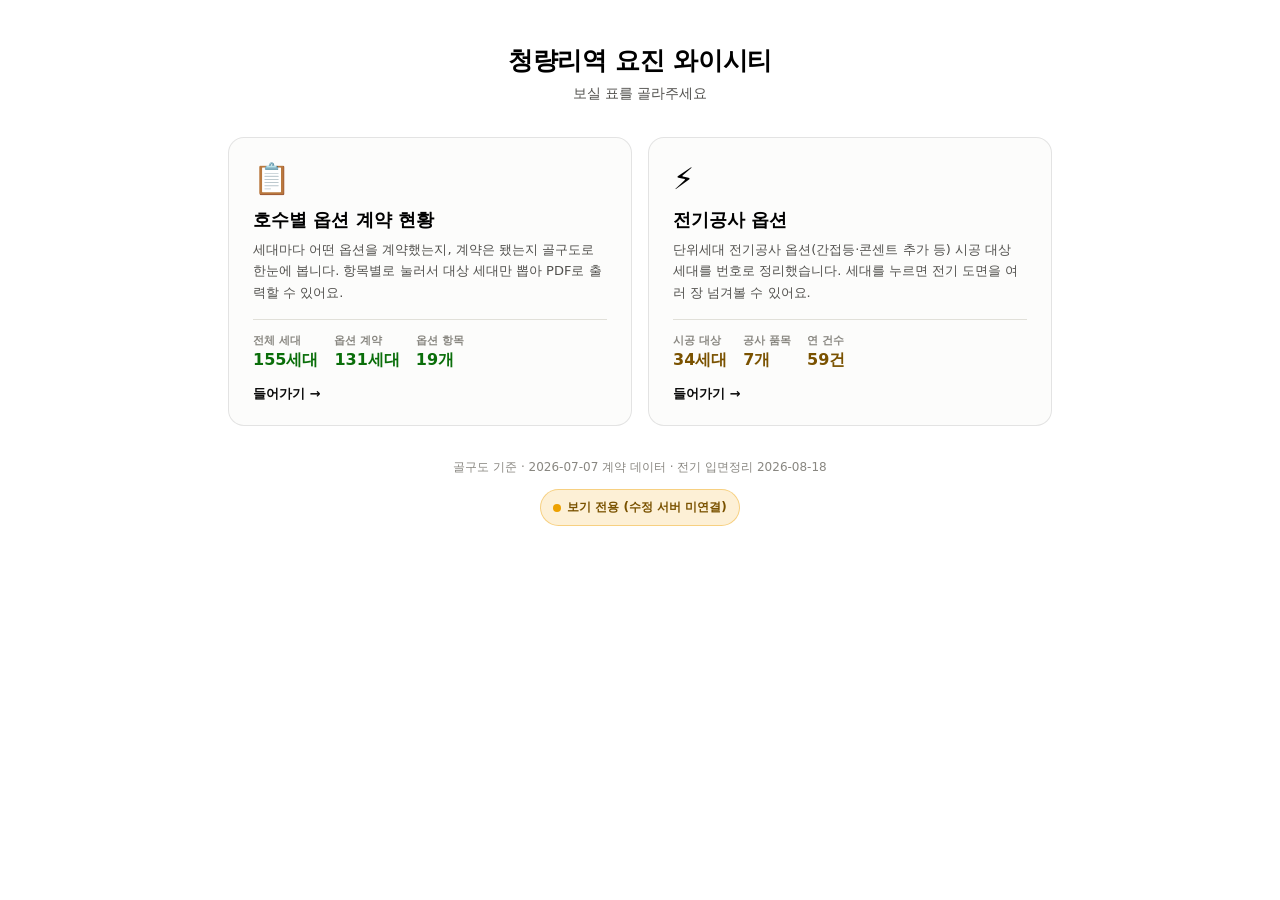
==== commit e95cb6eb: "Add files via upload" ====
--- a/index.html
+++ b/index.html
@@ -3,687 +3,129 @@
 <head>
 <meta charset="UTF-8">
 <meta name="viewport" content="width=device-width, initial-scale=1.0">
-<title>청량리역 요진 와이시티 - 호수별 옵션 계약 현황</title>
+<title>청량리역 요진 와이시티 — 옵션 정리</title>
+<link rel="stylesheet" href="style.css">
 <style>
-  .viz-root {
-    color-scheme: light;
-    --surface-1:      #fcfcfb;
-    --page-plane:      #f9f9f7;
-    --text-primary:   #0b0b0b;
-    --text-secondary: #52514e;
-    --text-muted:     #898781;
-    --gridline:       #e1e0d9;
-    --border:         rgba(11,11,11,0.10);
-    --good:           #0ca30c;
-    --good-bg:        #e3f6e3;
-    --good-text:      #0a6e0a;
-    --info:           #2a78d6;
-    --info-bg:        #e3edfb;
-    --info-text:      #1c5cab;
-    --neutral-bg:     #f0efec;
-    --neutral-text:   #898781;
-    --accent:         #eda100;
-    --accent-bg:      #fdf0d6;
-    --accent-text:    #7a5200;
+  .home-wrap { max-width: 860px; margin: 0 auto; padding: 44px 18px 60px; }
+  .home-head { text-align:center; margin-bottom: 34px; }
+  .home-head h1 { font-size: 25px; margin: 0 0 8px; letter-spacing:-0.01em; }
+  .home-head p { color: var(--text-secondary); font-size: 14px; margin: 0; }
+
+  .pick { display:grid; grid-template-columns: 1fr 1fr; gap: 16px; }
+  @media (max-width: 700px) { .pick { grid-template-columns: 1fr; } .home-wrap { padding: 28px 14px 50px; } .home-head h1 { font-size: 21px; } }
+
+  a.card {
+    display:block; text-decoration:none; color:inherit;
+    background: var(--surface-1); border:1px solid var(--border); border-radius: 16px;
+    padding: 26px 24px 22px; transition: transform .1s ease, box-shadow .1s ease, border-color .1s ease;
   }
-  * { box-sizing: border-box; }
-  html, body { margin:0; padding:0; }
-  body {
-    font-family: system-ui, -apple-system, "Segoe UI", sans-serif;
-    background: var(--page-plane);
-    color: var(--text-primary);
-  }
-  .viz-root { padding: 20px 16px 60px; max-width: 1180px; margin: 0 auto; }
+  a.card:hover { transform: translateY(-2px); box-shadow: 0 10px 26px rgba(0,0,0,.10); border-color: var(--text-primary); }
+  a.card:focus-visible { outline: 2px solid var(--info); outline-offset: 2px; }
+  a.card .ico { font-size: 30px; line-height:1; margin-bottom: 14px; display:block; }
+  a.card h2 { font-size: 18px; margin: 0 0 7px; font-weight: 800; }
+  a.card p { font-size: 13px; color: var(--text-secondary); margin: 0 0 16px; line-height:1.65; }
+  a.card .facts { display:flex; gap:16px; flex-wrap:wrap; border-top:1px solid var(--gridline); padding-top: 13px; }
+  a.card .fact .k { display:block; font-size: 11px; color: var(--text-muted); font-weight:700; margin-bottom:2px; }
+  a.card .fact .v { font-size: 16px; font-weight: 800; font-variant-numeric: tabular-nums; }
+  a.card.contract .fact .v { color: var(--good-text); }
+  a.card.electric .fact .v { color: var(--accent-text); }
+  a.card .go { margin-top:14px; font-size: 13px; font-weight: 800; color: var(--text-primary); }
+  a.card .go::after { content: ' →'; }
 
-  header.top { display:flex; align-items:flex-start; justify-content:space-between; gap:16px; flex-wrap:wrap; margin-bottom:16px;}
-  h1 { font-size: 19px; margin: 0 0 4px; }
-  .subtitle { color: var(--text-secondary); font-size: 13px; margin: 0; }
-
-  .stat-row { display:grid; grid-template-columns: repeat(4, 1fr); gap: 10px; margin-bottom: 18px; }
-  @media (max-width: 640px) {
-    .stat-row { grid-template-columns: repeat(2, 1fr); }
-    .stat-tile .value { font-size: 17px; }
-  }
-  .stat-tile {
-    background: var(--surface-1); border: 1px solid var(--border); border-radius: 10px;
-    padding: 12px 14px;
-  }
-  .stat-tile .label { font-size: 11.5px; color: var(--text-muted); margin-bottom: 4px; }
-  .stat-tile .value { font-size: 20px; font-weight: 700; font-variant-numeric: tabular-nums; }
-  .stat-tile.good .value { color: var(--good-text); }
-  .stat-tile.info .value { color: var(--info-text); }
-
-  .legend { display:flex; gap:14px; flex-wrap:wrap; align-items:center; margin-bottom: 12px; font-size: 12.5px; color: var(--text-secondary);}
-  .legend .chip { display:inline-flex; align-items:center; gap:6px; }
-  .legend .swatch { width:12px; height:12px; border-radius:3px; display:inline-block; }
-
-  .controls { display:flex; gap:8px; margin-bottom: 14px; flex-wrap: wrap; align-items:center; }
-  .controls input[type="text"] {
-    flex: 1; min-width: 160px; padding: 8px 10px; border-radius: 8px; border:1px solid var(--border);
-    background: var(--surface-1); color: var(--text-primary); font-size: 13px;
-  }
-  .controls button.filter-btn {
-    padding: 7px 12px; border-radius: 999px; border: 1px solid var(--border); background: var(--surface-1);
-    color: var(--text-secondary); font-size: 12.5px; cursor:pointer;
-  }
-  .controls button.filter-btn[aria-pressed="true"] { background: var(--text-primary); color: var(--surface-1); border-color: var(--text-primary);}
-
-  .option-panel { background: var(--surface-1); border:1px solid var(--border); border-radius: 12px; padding: 12px 14px; margin-bottom:16px; }
-  .option-panel-head { display:flex; align-items:baseline; gap:10px; margin-bottom:10px; flex-wrap:wrap; }
-  .option-panel-title { font-size: 13px; font-weight:700; color: var(--text-secondary); }
-  .option-panel-hint { font-size: 12px; color: var(--accent-text); font-weight:700; }
-  .option-chip-row { display:flex; gap:8px; flex-wrap:wrap; }
-  .option-chip {
-    padding: 7px 13px; border-radius: 999px; border: 1px solid var(--border); background: var(--page-plane);
-    color: var(--text-secondary); font-size: 12.5px; cursor:pointer; font-weight:600;
-  }
-  .option-chip .cnt { color: var(--text-muted); font-weight:500; }
-  .option-chip[aria-pressed="true"] { background: var(--accent); color: #1a1200; border-color: var(--accent); }
-  .option-chip[aria-pressed="true"] .cnt { color: #1a1200; opacity: .75; }
-
-  .buildings { display:grid; grid-template-columns: 1fr 1fr; gap: 16px; }
-  @media (max-width: 760px) { .buildings { grid-template-columns: 1fr; } }
-
-  .building { background: var(--surface-1); border:1px solid var(--border); border-radius: 12px; padding: 12px; overflow-x:auto; }
-  .building h2 { font-size: 13px; margin: 0 0 10px; color: var(--text-secondary); font-weight:700; }
-
-  .floor-row { display:grid; grid-template-columns: 44px repeat(5, 1fr); gap:4px; align-items:stretch; margin-bottom:4px; }
-  .floor-label { display:flex; align-items:center; justify-content:center; font-size:11px; color:var(--text-muted); font-weight:600; }
-
-  .unit-cell {
-    border-radius: 6px; border:1px solid var(--border); padding: 5px 2px; text-align:center;
-    cursor:pointer; font-size: 11px; line-height:1.25; background: var(--neutral-bg); color: var(--neutral-text);
-    min-height: 40px; display:flex; flex-direction:column; justify-content:center;
-    transition: transform .08s ease, box-shadow .08s ease;
-  }
-  .unit-cell:hover { transform: translateY(-1px); box-shadow: 0 2px 6px rgba(0,0,0,.15); }
-  .unit-cell:focus-visible { outline: 2px solid var(--info); outline-offset: 1px; }
-  @media (max-width: 640px) {
-    .viz-root { padding: 14px 10px 50px; }
-    header.top { margin-bottom: 12px; }
-    h1 { font-size: 16.5px; }
-    .subtitle { font-size: 11.5px; }
-    .building { padding: 10px 8px; }
-    .building h2 { font-size: 12.5px; }
-    .floor-row { grid-template-columns: 34px repeat(5, 1fr); gap:3px; }
-    .floor-label { font-size: 10px; }
-    .unit-cell { font-size: 11.5px; min-height: 44px; padding: 6px 1px; }
-    .unit-cell .ty { font-size: 9.5px; }
-    .controls input[type="text"] { font-size: 16px; } /* prevents iOS auto-zoom on focus */
-    .option-chip { padding: 8px 12px; font-size: 12.5px; }
-  }
-  .unit-cell .ho { font-weight:700; }
-  .unit-cell .ty { font-size:9.5px; opacity:.8; }
-  .unit-cell.empty { visibility:hidden; cursor:default; }
-  .unit-cell.state-option { background: var(--good-bg); color: var(--good-text); border-color: color-mix(in srgb, var(--good) 35%, transparent); }
-  .unit-cell.state-nooption { background: var(--info-bg); color: var(--info-text); border-color: color-mix(in srgb, var(--info) 35%, transparent); }
-  .unit-cell.dim { opacity: .22; }
-  .unit-cell.opt-hit {
-    background: var(--accent-bg); color: var(--accent-text); border: 2px solid var(--accent);
-    box-shadow: 0 0 0 3px color-mix(in srgb, var(--accent) 25%, transparent);
-    opacity: 1 !important; font-weight:800;
-  }
-
-  /* PDF 출력 버튼 */
-  .pdf-btn {
-    margin-left: auto; padding: 7px 14px; border-radius: 999px; cursor: pointer;
-    border: 1px solid var(--border); background: var(--surface-2); color: var(--text-primary);
-    font-size: 12.5px; font-weight: 700; font-family: inherit;
-  }
-  .pdf-btn:hover:not(:disabled) { background: var(--accent); border-color: var(--accent); color: #1a1200; }
-  .pdf-btn:disabled { opacity: .45; cursor: not-allowed; }
-  @media (max-width: 620px) { .pdf-btn { margin-left: 0; width: 100%; margin-top: 4px; } }
-
-  /* 인쇄 전용 요소는 화면에서 숨김 */
-  .print-only { display: none; }
-
-  /* ---------------- 인쇄 / PDF 저장 ---------------- */
-  @media print {
-    @page { size: A4 portrait; margin: 12mm; }
-    html, body { background: #fff !important; }
-    * { -webkit-print-color-adjust: exact !important; print-color-adjust: exact !important; }
-
-    /* 인쇄에 불필요한 UI 숨기기 */
-    header.top, .stat-row, .legend, .controls, .option-panel,
-    .backdrop, .lightbox-backdrop, footer.note { display: none !important; }
-
-    .viz-root { max-width: none; padding: 0; margin: 0; }
-
-    .print-only { display: block !important; }
-    #printHead { margin-bottom: 10px; }
-    #printHead h2 { font-size: 16pt; margin: 0 0 4px; color: #000; }
-    #printHead p { font-size: 9pt; color: #444; margin: 0 0 8px; }
-    #printList {
-      font-size: 8.5pt; color: #000; line-height: 1.7;
-      border: 1px solid #999; border-radius: 4px; padding: 7px 9px; margin-bottom: 12px;
-    }
-    #printList b { display: inline-block; min-width: 44px; }
-
-    /* 인쇄용 범례 */
-    .print-legend { font-size: 8.5pt; color: #333; margin-bottom: 8px; }
-    .print-legend .box {
-      display: inline-block; width: 10px; height: 10px; vertical-align: -1px;
-      margin-right: 4px; margin-left: 12px; border: 1px solid #000;
-    }
-    .print-legend .box:first-child { margin-left: 0; }
-
-    /* 골구도는 두 동을 나란히, 페이지 안에서 잘리지 않게 */
-    .buildings { display: grid !important; grid-template-columns: 1fr 1fr !important; gap: 8mm !important; }
-    .building {
-      border: 1px solid #999 !important; border-radius: 4px; padding: 6px !important;
-      overflow: visible !important; break-inside: avoid; page-break-inside: avoid;
-    }
-    .building h2 { font-size: 10pt; color: #000; margin: 0 0 6px; }
-    .floor-row { gap: 2px !important; margin-bottom: 2px !important; }
-    .floor-label { font-size: 7pt !important; color: #333 !important; }
-
-    /* 셀: 선택 안 된 세대는 흐리게(윤곽만), 선택된 세대는 진하게 */
-    .unit-cell {
-      min-height: 0 !important; padding: 3px 1px !important; font-size: 7.5pt !important;
-      border: 1px solid #bbb !important; border-radius: 3px !important;
-      background: #fff !important; color: #888 !important; box-shadow: none !important;
-      transform: none !important; opacity: 1 !important;
-    }
-    .unit-cell .ty { font-size: 6pt !important; }
-    /* 인쇄 시에는 계약 상태 색 대신 "선택 여부"만 강조합니다.
-       (이 규칙이 .opt-hit 보다 먼저 와야 강조색이 덮이지 않습니다) */
-    .unit-cell.state-option, .unit-cell.state-nooption { background: #fff !important; }
-    .unit-cell.dim { opacity: 1 !important; color: #b0b0b0 !important; border-color: #ddd !important; }
-    .unit-cell.opt-hit {
-      background: #ffe9b0 !important; color: #000 !important;
-      border: 1.6pt solid #000 !important; font-weight: 800 !important; box-shadow: none !important;
-    }
-  }
-
-  /* modal */
-  .backdrop {
-    position: fixed; inset:0; background: rgba(0,0,0,.72); display:none; align-items:center; justify-content:center;
-    padding: 20px; z-index: 50;
-  }
-  .backdrop.open { display:flex; }
-  .modal {
-    background: var(--surface-1, #ffffff); color: var(--text-primary, #0b0b0b); border-radius: 16px; max-width: 500px; width:100%;
-    padding: 28px; border:1px solid var(--border, rgba(11,11,11,0.15)); box-shadow: 0 30px 70px rgba(0,0,0,.55);
-    max-height: 86vh; overflow-y:auto;
-  }
-  .modal h3 { margin: 0 0 6px; font-size: 26px; font-weight: 800; letter-spacing: -0.01em; }
-  .modal .sub { color: var(--text-secondary); font-size: 15px; margin-bottom: 16px; font-weight: 500; }
-  .badge { display:inline-flex; align-items:center; gap:6px; padding: 7px 16px; border-radius:999px; font-size:14.5px; font-weight:800; margin-bottom: 20px;}
-  .badge::before { content:''; width:9px; height:9px; border-radius:50%; background: currentColor; display:inline-block; }
-  .badge.state-option { background: var(--good-bg); color: var(--good-text); }
-  .badge.state-nooption { background: var(--info-bg); color: var(--info-text); }
-  .badge.state-none { background: var(--neutral-bg); color: var(--neutral-text); }
-  .info-grid { display:grid; grid-template-columns: 1fr 1fr; gap: 12px 16px; font-size: 15px; margin-bottom:18px; background: var(--page-plane); border:1px solid var(--gridline); border-radius: 10px; padding: 14px 16px; }
-  .info-grid div span.k { color: var(--text-muted); display:block; font-size:12.5px; margin-bottom:3px; font-weight:600; }
-  .info-grid div span.v { font-variant-numeric: tabular-nums; font-weight: 700; font-size: 16px; }
-  .opt-list { list-style:none; padding:0; margin: 0 0 14px; display:flex; flex-direction:column; gap:6px; }
-  .opt-list li { display:flex; justify-content:space-between; align-items:center; padding: 13px 16px; border-radius:10px; font-size:16px; background: var(--page-plane); border:1px solid var(--gridline); }
-  .opt-list li .name { font-weight: 700; color: var(--text-primary); }
-  .opt-list li .amt { font-variant-numeric: tabular-nums; color: var(--text-primary); font-weight:800; font-size: 16px; }
-  .total-row { display:flex; justify-content:space-between; align-items:center; gap:10px; font-weight:800; font-size: 18px; padding: 14px 16px; margin-top: 4px; border-radius:10px; background: var(--good-bg); color: var(--good-text); }
-  .total-row span:first-child { white-space:nowrap; }
-  .total-row span.amt { white-space:nowrap; }
-  @media (max-width: 480px) {
-    .modal { padding: 20px; border-radius: 14px; }
-    .modal h3 { font-size: 22px; }
-    .info-grid { grid-template-columns: 1fr 1fr; font-size: 14px; padding: 12px; }
-    .opt-list li { padding: 11px 12px; font-size: 15px; }
-    .total-row { font-size: 15.5px; padding: 12px 14px; }
-  }
-  .close-btn { position:absolute; top:18px; right:20px; background: var(--page-plane); border:1px solid var(--border); border-radius: 999px; width:32px; height:32px; font-size:16px; cursor:pointer; color:var(--text-primary); line-height:1; font-weight:700; }
-  .modal-wrap { position:relative; }
-  .empty-note { color: var(--text-secondary); font-size: 14.5px; padding: 14px 16px; background: var(--page-plane); border-radius: 10px; border:1px solid var(--gridline); }
-  .plan-box { margin-bottom: 16px; }
-  .plan-variant-row { display:flex; gap:6px; margin-bottom:8px; }
-  .plan-variant-btn {
-    flex:1; padding: 8px 6px; border-radius: 8px; border:1px solid var(--border); background: var(--page-plane);
-    color: var(--text-secondary); font-size: 13px; font-weight:700; cursor:pointer; position:relative;
-  }
-  .plan-variant-btn[aria-pressed="true"] { background: var(--text-primary); color: var(--surface-1); border-color: var(--text-primary); }
-  .plan-variant-btn .has-dot { display:inline-block; width:6px; height:6px; border-radius:50%; background: var(--good); margin-left:5px; vertical-align:middle; }
-  .plan-variant-btn[aria-pressed="true"] .has-dot { background: var(--good-text, #3ecf3e); }
-  .plan-frame { position:relative; }
-  .plan-img { width:100%; border-radius: 10px; border:1px solid var(--gridline); cursor: zoom-in; display:block; background:#fff; }
-  .plan-placeholder {
-    border: 1.5px dashed var(--border); border-radius: 10px; padding: 22px 16px; text-align:center;
-    color: var(--text-muted); font-size: 13px; background: var(--page-plane); line-height:1.6;
-  }
-  .plan-placeholder .ty { font-weight:800; color: var(--text-secondary); font-size: 14px; display:block; margin-bottom:2px; }
-  .plan-btn-row { display:flex; gap:8px; margin-top:8px; }
-  .plan-btn {
-    flex:1; padding: 9px 8px; border-radius: 8px; border:1px solid var(--border); background: var(--surface-1);
-    color: var(--text-secondary); font-size: 12.5px; font-weight:700; cursor:pointer;
-  }
-  .plan-btn.primary { background: var(--info); color:#fff; border-color: var(--info); }
-  .plan-placeholder.loading { opacity:.7; }
-  .plan-placeholder b { color: var(--text-secondary); }
-
-  .lightbox-backdrop {
-    position: fixed; inset:0; background: rgba(0,0,0,.88); display:none; align-items:center; justify-content:center;
-    padding: 24px; z-index: 70;
-  }
-  .lightbox-backdrop.open { display:flex; }
-  .lightbox-backdrop img { max-width: 94vw; max-height: 90vh; border-radius: 6px; background:#fff; }
-  .lightbox-close {
-    position: fixed; top:20px; right:22px; background: rgba(255,255,255,.12); border:1px solid rgba(255,255,255,.3);
-    color:#fff; border-radius:999px; width:36px; height:36px; font-size:17px; cursor:pointer;
-  }
-
-  footer.note { margin-top: 20px; font-size: 11.5px; color: var(--text-muted); line-height:1.6; }
+  .home-foot { margin-top: 30px; text-align:center; font-size: 12px; color: var(--text-muted); line-height:1.9; }
+  .home-foot .srv { margin-top: 10px; cursor: default; }
 </style>
 </head>
 <body>
-<div class="viz-root" data-palette="#0ca30c,#2a78d6,#898781">
-  <header class="top">
-    <div>
-      <h1>청량리역 요진 와이시티 — 호수별 옵션 계약 현황</h1>
-      <p class="subtitle">골구도 기준 · 2026-07-07 데이터 · 정리일 2026-08-19</p>
-    </div>
-  </header>
+<div class="viz-root home-wrap">
 
-  <div class="stat-row">
-    <div class="stat-tile"><div class="label">전체 세대</div><div class="value" id="statTotal">-</div></div>
-    <div class="stat-tile good"><div class="label">옵션 계약</div><div class="value" id="statOption">-</div></div>
-    <div class="stat-tile info"><div class="label">계약완료 · 옵션無</div><div class="value" id="statNooption">-</div></div>
-    <div class="stat-tile"><div class="label">미계약</div><div class="value" id="statNone">-</div></div>
+  <div class="home-head">
+    <h1>청량리역 요진 와이시티</h1>
+    <p>보실 표를 골라주세요</p>
   </div>
 
-  <div class="legend">
-    <span class="chip"><span class="swatch" style="background:var(--good-bg); border:1px solid var(--good)"></span>옵션 계약</span>
-    <span class="chip"><span class="swatch" style="background:var(--info-bg); border:1px solid var(--info)"></span>계약완료 · 옵션 미선택</span>
-    <span class="chip"><span class="swatch" style="background:var(--neutral-bg); border:1px solid var(--border)"></span>미계약</span>
-    <span class="chip">호수를 클릭하면 상세 정보가 열려요</span>
+  <div class="pick">
+    <a class="card contract" href="contract.html">
+      <span class="ico">📋</span>
+      <h2>호수별 옵션 계약 현황</h2>
+      <p>세대마다 어떤 옵션을 계약했는지, 계약은 됐는지 골구도로 한눈에 봅니다. 항목별로 눌러서 대상 세대만 뽑아 PDF로 출력할 수 있어요.</p>
+      <div class="facts">
+        <div class="fact"><span class="k">전체 세대</span><span class="v" id="cTotal">-</span></div>
+        <div class="fact"><span class="k">옵션 계약</span><span class="v" id="cOpt">-</span></div>
+        <div class="fact"><span class="k">옵션 항목</span><span class="v" id="cItems">-</span></div>
+      </div>
+      <div class="go">들어가기</div>
+    </a>
+
+    <a class="card electric" href="electric.html">
+      <span class="ico">⚡</span>
+      <h2>전기공사 옵션</h2>
+      <p>단위세대 전기공사 옵션(간접등·콘센트 추가 등) 시공 대상 세대를 번호로 정리했습니다. 세대를 누르면 전기 도면을 여러 장 넘겨볼 수 있어요.</p>
+      <div class="facts">
+        <div class="fact"><span class="k">시공 대상</span><span class="v" id="eUnits">-</span></div>
+        <div class="fact"><span class="k">공사 품목</span><span class="v" id="eItems">-</span></div>
+        <div class="fact"><span class="k">연 건수</span><span class="v" id="eJobs">-</span></div>
+      </div>
+      <div class="go">들어가기</div>
+    </a>
   </div>
 
-  <div class="controls">
-    <input type="text" id="searchBox" placeholder="호수로 검색 (예: 1902, 501)">
-    <button class="filter-btn" data-filter="all" aria-pressed="true" type="button">전체</button>
-    <button class="filter-btn" data-filter="option" aria-pressed="false" type="button">옵션 계약만</button>
-    <button class="filter-btn" data-filter="nooption" aria-pressed="false" type="button">계약완료·옵션無</button>
-    <button class="filter-btn" data-filter="none" aria-pressed="false" type="button">미계약만</button>
-  </div>
-
-  <div class="option-panel">
-    <div class="option-panel-head">
-      <span class="option-panel-title">옵션 항목별로 보기</span>
-      <span class="option-panel-hint" id="optionActiveHint"></span>
-      <button type="button" id="pdfBtn" class="pdf-btn" disabled>📄 PDF로 출력</button>
-    </div>
-    <div class="option-chip-row" id="optionChipRow"></div>
-  </div>
-
-  <!-- 인쇄(PDF) 전용 머리말 — 화면에는 보이지 않습니다 -->
-  <div class="print-only" id="printHead">
-    <h2 id="printTitle"></h2>
-    <p id="printMeta"></p>
-    <div id="printList"></div>
-  </div>
-
-  <div class="buildings">
-    <div class="building">
-      <h2>101동</h2>
-      <div id="grid101"></div>
-    </div>
-    <div class="building">
-      <h2>102동</h2>
-      <div id="grid102"></div>
-    </div>
-  </div>
-
-  <footer class="note">
-    ※ 옵션 계약 현황 시트와 옵션 집계표 시트를 교차 검증했습니다 — 155세대 STATUS 일치, 19개 옵션 항목 선택 여부 전부 일치 (불일치 0건).<br>
-    ※ 시스템에어컨은 미계약 21세대에도 전부 추가되어 있습니다 (계약 상태는 미계약 그대로 표시). 총 대상 111세대.<br>
-    ※ 골구도상 옥상정원(101동 13층 4호 위치)은 실제 세대가 아니므로 옵션 대상에서 제외했습니다.
-  </footer>
-
-  <div class="backdrop" id="backdrop">
-    <div class="modal modal-wrap" id="modal" role="dialog" aria-modal="true">
-      <button class="close-btn" id="closeBtn" aria-label="닫기">✕</button>
-      <div id="modalBody"></div>
-    </div>
-  </div>
-
-  <div class="lightbox-backdrop" id="lightbox">
-    <button class="lightbox-close" id="lightboxClose" aria-label="닫기">✕</button>
-    <img id="lightboxImg" src="" alt="평면도 크게보기">
+  <div class="home-foot">
+    골구도 기준 · 2026-07-07 계약 데이터 · 전기 입면정리 2026-08-18<br>
+    <span class="srv" id="srvChip">서버 확인 중…</span>
   </div>
 
 </div>
 
-<script id="dashboard-data" type="application/json">{"grid":[{"floor":"19층","positions":[{"dong":"102","pos":1,"label":"1901호","key":"1021901"},{"dong":"102","pos":2,"label":"1902호","key":"1021902"},{"dong":"102","pos":3,"label":"1903호","key":"1021903"}]},{"floor":"18층","positions":[{"dong":"102","pos":1,"label":"1801호","key":"1021801"},{"dong":"102","pos":2,"label":"1802호","key":"1021802"},{"dong":"102","pos":3,"label":"1803호","key":"1021803"},{"dong":"102","pos":4,"label":"1804호","key":"1021804"}]},{"floor":"17층","positions":[{"dong":"102","pos":1,"label":"1701호","key":"1021701"},{"dong":"102","pos":2,"label":"1702호","key":"1021702"},{"dong":"102","pos":3,"label":"1703호","key":"1021703"},{"dong":"102","pos":4,"label":"1704호","key":"1021704"}]},{"floor":"16층","positions":[{"dong":"101","pos":1,"label":"1601호","key":"1011601"},{"dong":"101","pos":3,"label":"1603호","key":"1011603"},{"dong":"101","pos":4,"label":"1604호","key":"1011604"},{"dong":"101","pos":5,"label":"1605호","key":"1011605"},{"dong":"102","pos":1,"label":"1601호","key":"1021601"},{"dong":"102","pos":2,"label":"1602호","key":"1021602"},{"dong":"102","pos":3,"label":"1603호","key":"1021603"},{"dong":"102","pos":4,"label":"1604호","key":"1021604"}]},{"floor":"15층","positions":[{"dong":"101","pos":1,"label":"1501호","key":"1011501"},{"dong":"101","pos":2,"label":"1502호","key":"1011502"},{"dong":"101","pos":3,"label":"1503호","key":"1011503"},{"dong":"101","pos":4,"label":"1504호","key":"1011504"},{"dong":"101","pos":5,"label":"1505호","key":"1011505"},{"dong":"102","pos":1,"label":"1501호","key":"1021501"},{"dong":"102","pos":2,"label":"1502호","key":"1021502"},{"dong":"102","pos":3,"label":"1503호","key":"1021503"},{"dong":"102","pos":4,"label":"1504호","key":"1021504"}]},{"floor":"14층","positions":[{"dong":"101","pos":1,"label":"1401호","key":"1011401"},{"dong":"101","pos":2,"label":"1402호","key":"1011402"},{"dong":"101","pos":3,"label":"1403호","key":"1011403"},{"dong":"101","pos":4,"label":"1404호","key":"1011404"},{"dong":"101","pos":5,"label":"1405호","key":"1011405"},{"dong":"102","pos":1,"label":"1401호","key":"1021401"},{"dong":"102","pos":2,"label":"1402호","key":"1021402"},{"dong":"102","pos":3,"label":"1403호","key":"1021403"},{"dong":"102","pos":4,"label":"1404호","key":"1021404"}]},{"floor":"13층","positions":[{"dong":"101","pos":1,"label":"1301호","key":"1011301"},{"dong":"101","pos":2,"label":"1302호","key":"1011302"},{"dong":"101","pos":3,"label":"1303호","key":"1011303"},{"dong":"101","pos":4,"label":"1304호","key":"1011304"},{"dong":"101","pos":5,"label":"1305호","key":"1011305"},{"dong":"102","pos":1,"label":"1301호","key":"1021301"},{"dong":"102","pos":2,"label":"1302호","key":"1021302"},{"dong":"102","pos":3,"label":"1303호","key":"1021303"},{"dong":"102","pos":4,"label":"옥상정원","key":null}]},{"floor":"12층","positions":[{"dong":"101","pos":1,"label":"1201호","key":"1011201"},{"dong":"101","pos":2,"label":"1202호","key":"1011202"},{"dong":"101","pos":3,"label":"1203호","key":"1011203"},{"dong":"101","pos":4,"label":"1204호","key":"1011204"},{"dong":"101","pos":5,"label":"1205호","key":"1011205"},{"dong":"102","pos":1,"label":"1201호","key":"1021201"},{"dong":"102","pos":2,"label":"1202호","key":"1021202"},{"dong":"102","pos":3,"label":"1203호","key":"1021203"},{"dong":"102","pos":4,"label":"1204호","key":"1021204"},{"dong":"102","pos":5,"label":"1205호","key":"1021205"}]},{"floor":"11층","positions":[{"dong":"101","pos":1,"label":"1101호","key":"1011101"},{"dong":"101","pos":2,"label":"1102호","key":"1011102"},{"dong":"101","pos":3,"label":"1103호","key":"1011103"},{"dong":"101","pos":4,"label":"1104호","key":"1011104"},{"dong":"101","pos":5,"label":"1105호","key":"1011105"},{"dong":"102","pos":1,"label":"1101호","key":"1021101"},{"dong":"102","pos":2,"label":"1102호","key":"1021102"},{"dong":"102","pos":3,"label":"1103호","key":"1021103"},{"dong":"102","pos":4,"label":"1104호","key":"1021104"},{"dong":"102","pos":5,"label":"1105호","key":"1021105"}]},{"floor":"10층","positions":[{"dong":"101","pos":1,"label":"1001호","key":"1011001"},{"dong":"101","pos":2,"label":"1002호","key":"1011002"},{"dong":"101","pos":3,"label":"1003호","key":"1011003"},{"dong":"101","pos":4,"label":"1004호","key":"1011004"},{"dong":"101","pos":5,"label":"1005호","key":"1011005"},{"dong":"102","pos":1,"label":"1001호","key":"1021001"},{"dong":"102","pos":2,"label":"1002호","key":"1021002"},{"dong":"102","pos":3,"label":"1003호","key":"1021003"},{"dong":"102","pos":4,"label":"1004호","key":"1021004"},{"dong":"102","pos":5,"label":"1005호","key":"1021005"}]},{"floor":"9층","positions":[{"dong":"101","pos":1,"label":"901호","key":"101901"},{"dong":"101","pos":2,"label":"902호","key":"101902"},{"dong":"101","pos":3,"label":"903호","key":"101903"},{"dong":"101","pos":4,"label":"904호","key":"101904"},{"dong":"101","pos":5,"label":"905호","key":"101905"},{"dong":"102","pos":1,"label":"901호","key":"102901"},{"dong":"102","pos":2,"label":"902호","key":"102902"},{"dong":"102","pos":3,"label":"903호","key":"102903"},{"dong":"102","pos":4,"label":"904호","key":"102904"},{"dong":"102","pos":5,"label":"905호","key":"102905"}]},{"floor":"8층","positions":[{"dong":"101","pos":1,"label":"801호","key":"101801"},{"dong":"101","pos":2,"label":"802호","key":"101802"},{"dong":"101","pos":3,"label":"803호","key":"101803"},{"dong":"101","pos":4,"label":"804호","key":"101804"},{"dong":"101","pos":5,"label":"805호","key":"101805"},{"dong":"102","pos":1,"label":"801호","key":"102801"},{"dong":"102","pos":2,"label":"802호","key":"102802"},{"dong":"102","pos":3,"label":"803호","key":"102803"},{"dong":"102","pos":4,"label":"804호","key":"102804"},{"dong":"102","pos":5,"label":"805호","key":"102805"}]},{"floor":"7층","positions":[{"dong":"101","pos":1,"label":"701호","key":"101701"},{"dong":"101","pos":2,"label":"702호","key":"101702"},{"dong":"101","pos":3,"label":"703호","key":"101703"},{"dong":"101","pos":4,"label":"704호","key":"101704"},{"dong":"101","pos":5,"label":"705호","key":"101705"},{"dong":"102","pos":1,"label":"701호","key":"102701"},{"dong":"102","pos":2,"label":"702호","key":"102702"},{"dong":"102","pos":3,"label":"703호","key":"102703"},{"dong":"102","pos":4,"label":"704호","key":"102704"},{"dong":"102","pos":5,"label":"705호","key":"102705"}]},{"floor":"6층","positions":[{"dong":"101","pos":1,"label":"601호","key":"101601"},{"dong":"101","pos":2,"label":"602호","key":"101602"},{"dong":"101","pos":3,"label":"603호","key":"101603"},{"dong":"101","pos":4,"label":"604호","key":"101604"},{"dong":"101","pos":5,"label":"605호","key":"101605"},{"dong":"102","pos":1,"label":"601호","key":"102601"},{"dong":"102","pos":2,"label":"602호","key":"102602"},{"dong":"102","pos":3,"label":"603호","key":"102603"},{"dong":"102","pos":4,"label":"604호","key":"102604"},{"dong":"102","pos":5,"label":"605호","key":"102605"}]},{"floor":"5층","positions":[{"dong":"101","pos":1,"label":"501호","key":"101501"},{"dong":"101","pos":2,"label":"502호","key":"101502"},{"dong":"101","pos":3,"label":"503호","key":"101503"},{"dong":"101","pos":4,"label":"504호","key":"101504"},{"dong":"101","pos":5,"label":"505호","key":"101505"},{"dong":"102","pos":1,"label":"501호","key":"102501"},{"dong":"102","pos":2,"label":"502호","key":"102502"},{"dong":"102","pos":3,"label":"503호","key":"102503"},{"dong":"102","pos":4,"label":"504호","key":"102504"},{"dong":"102","pos":5,"label":"505호","key":"102505"}]},{"floor":"4층","positions":[{"dong":"101","pos":1,"label":"401호","key":"101401"},{"dong":"101","pos":2,"label":"402호","key":"101402"},{"dong":"101","pos":3,"label":"403호","key":"101403"},{"dong":"101","pos":4,"label":"404호","key":"101404"},{"dong":"101","pos":5,"label":"405호","key":"101405"},{"dong":"102","pos":1,"label":"401호","key":"102401"},{"dong":"102","pos":2,"label":"402호","key":"102402"},{"dong":"102","pos":3,"label":"403호","key":"102403"},{"dong":"102","pos":4,"label":"404호","key":"102404"},{"dong":"102","pos":5,"label":"405호","key":"102405"}]},{"floor":"3층","positions":[{"dong":"101","pos":1,"label":"301호","key":"101301"},{"dong":"101","pos":2,"label":"302호","key":"101302"},{"dong":"101","pos":3,"label":"303호","key":"101303"},{"dong":"101","pos":4,"label":"304호","key":"101304"},{"dong":"101","pos":5,"label":"305호","key":"101305"},{"dong":"102","pos":1,"label":"301호","key":"102301"},{"dong":"102","pos":2,"label":"302호","key":"102302"},{"dong":"102","pos":3,"label":"303호","key":"102303"},{"dong":"102","pos":4,"label":"304호","key":"102304"},{"dong":"102","pos":5,"label":"305호","key":"102305"}]},{"floor":"2층","positions":[{"dong":"101","pos":1,"label":"201호","key":"101201"},{"dong":"101","pos":2,"label":"202호","key":"101202"},{"dong":"101","pos":3,"label":"203호","key":"101203"},{"dong":"101","pos":4,"label":"204호","key":"101204"},{"dong":"101","pos":5,"label":"205호","key":"101205"},{"dong":"102","pos":1,"label":"201호","key":"102201"},{"dong":"102","pos":2,"label":"202호","key":"102202"},{"dong":"102","pos":3,"label":"203호","key":"102203"},{"dong":"102","pos":4,"label":"204호","key":"102204"},{"dong":"102","pos":5,"label":"205호","key":"102205"}]}],"units":{"101201":{"dong":"101","floor":"2F","ho":"201","label":"201호","type":"59C","status":"계약","gubun":"APT","state":"option","opts":[{"n":"발코니 확장","a":17000000},{"n":"거실 마감재 특화","a":4100000},{"n":"스마트복합환풍기","a":1200000}],"total":22300000,"sdate":"2026-01-12","odate":"2026-06-27"},"101202":{"dong":"101","floor":"2F","ho":"202","label":"202호","type":"52A","status":"계약","gubun":"APT","state":"option","opts":[{"n":"발코니 확장","a":12000000}],"total":12000000,"sdate":"2026-04-20","odate":null},"101203":{"dong":"101","floor":"2F","ho":"203","label":"203호","type":"55A","status":"계약","gubun":"APT","state":"option","opts":[{"n":"발코니 확장","a":15000000},{"n":"시스템에어컨","a":5800000}],"total":20800000,"sdate":"2026-04-14","odate":"2026-06-26"},"101204":{"dong":"101","floor":"2F","ho":"204","label":"204호","type":"59A","status":"계약","gubun":"APT","state":"option","opts":[{"n":"발코니 확장","a":17000000},{"n":"욕실 마감재 특화","a":800000},{"n":"주방 마감 및 가구 특화","a":4500000},{"n":"붙박이장(침실2)","a":1700000}],"total":24000000,"sdate":"2025-12-04","odate":"2026-06-28"},"101205":{"dong":"101","floor":"2F","ho":"205","label":"205호","type":"59A","status":"계약","gubun":"APT","state":"option","opts":[{"n":"발코니 확장","a":17000000},{"n":"욕실 마감재 특화","a":800000},{"n":"붙박이장(침실1)","a":3900000},{"n":"붙박이장(침실2)","a":1700000},{"n":"인덕션(3구)","a":400000},{"n":"시스템에어컨","a":6400000},{"n":"비데(욕실1)","a":200000},{"n":"비데(욕실2)","a":200000}],"total":30600000,"sdate":"2026-01-11","odate":"2026-04-25"},"101301":{"dong":"101","floor":"3F","ho":"301","label":"301호","type":"59C","status":"계약","gubun":"APT","state":"option","opts":[{"n":"발코니 확장","a":17000000}],"total":17000000,"sdate":"2026-01-18","odate":null},"101302":{"dong":"101","floor":"3F","ho":"302","label":"302호","type":"52A","status":"계약","gubun":"APT","state":"option","opts":[{"n":"발코니 확장","a":12000000},{"n":"인덕션(3구)","a":400000},{"n":"빌트인오븐","a":500000},{"n":"시스템에어컨","a":4700000}],"total":17600000,"sdate":"2026-05-28","odate":"2026-06-26"},"101303":{"dong":"101","floor":"3F","ho":"303","label":"303호","type":"55A","status":"계약","gubun":"APT","state":"option","opts":[{"n":"발코니 확장","a":15000000}],"total":15000000,"sdate":"2026-03-03","odate":null},"101304":{"dong":"101","floor":"3F","ho":"304","label":"304호","type":"59A","status":"계약","gubun":"APT","state":"option","opts":[{"n":"발코니 확장","a":17000000}],"total":17000000,"sdate":"2026-03-28","odate":null},"101305":{"dong":"101","floor":"3F","ho":"305","label":"305호","type":"59A","status":"계약","gubun":"APT","state":"option","opts":[{"n":"발코니 확장","a":17000000}],"total":17000000,"sdate":"2026-01-13","odate":null},"101401":{"dong":"101","floor":"4F","ho":"401","label":"401호","type":"59C","status":"계약","gubun":"APT","state":"option","opts":[{"n":"발코니 확장","a":17000000},{"n":"인덕션(3구)","a":400000},{"n":"비데(욕실1)","a":200000},{"n":"비데(욕실2)","a":200000}],"total":17800000,"sdate":"2026-01-13","odate":"2026-04-24"},"101402":{"dong":"101","floor":"4F","ho":"402","label":"402호","type":"52A","status":"미계약","gubun":null,"state":"none","opts":[{"n":"시스템에어컨","a":0}],"total":0,"sdate":null,"odate":null},"101403":{"dong":"101","floor":"4F","ho":"403","label":"403호","type":"55A","status":"계약","gubun":"APT","state":"option","opts":[{"n":"발코니 확장","a":15000000}],"total":15000000,"sdate":"2026-05-04","odate":null},"101404":{"dong":"101","floor":"4F","ho":"404","label":"404호","type":"59A","status":"계약","gubun":"APT","state":"option","opts":[{"n":"발코니 확장","a":17000000},{"n":"인덕션(3구)","a":400000},{"n":"시스템에어컨","a":6400000}],"total":23800000,"sdate":"2026-03-14","odate":"2026-04-19"},"101405":{"dong":"101","floor":"4F","ho":"405","label":"405호","type":"59A","status":"계약","gubun":"APT","state":"option","opts":[{"n":"발코니 확장","a":17000000}],"total":17000000,"sdate":"2026-01-31","odate":null},"101501":{"dong":"101","floor":"5F","ho":"501","label":"501호","type":"59C","status":"계약","gubun":"APT","state":"option","opts":[{"n":"발코니 확장","a":17000000}],"total":17000000,"sdate":"2026-01-12","odate":null},"101502":{"dong":"101","floor":"5F","ho":"502","label":"502호","type":"52A","status":"미계약","gubun":null,"state":"none","opts":[{"n":"시스템에어컨","a":0}],"total":0,"sdate":null,"odate":null},"101503":{"dong":"101","floor":"5F","ho":"503","label":"503호","type":"55A","status":"계약","gubun":"APT","state":"option","opts":[{"n":"발코니 확장","a":15000000},{"n":"욕실 마감재 특화","a":500000},{"n":"시스템에어컨","a":5800000}],"total":21300000,"sdate":"2026-04-25","odate":"2026-06-27"},"101504":{"dong":"101","floor":"5F","ho":"504","label":"504호","type":"59A","status":"계약","gubun":"APT","state":"option","opts":[{"n":"발코니 확장","a":17000000},{"n":"시스템에어컨","a":6400000}],"total":23400000,"sdate":"2026-03-29","odate":"2026-04-19"},"101505":{"dong":"101","floor":"5F","ho":"505","label":"505호","type":"59A","status":"계약","gubun":"APT","state":"option","opts":[{"n":"발코니 확장","a":17000000},{"n":"인덕션(3구)","a":400000},{"n":"시스템에어컨","a":6400000}],"total":23800000,"sdate":"2026-02-24","odate":"2026-04-26"},"101601":{"dong":"101","floor":"6F","ho":"601","label":"601호","type":"59C","status":"계약","gubun":"APT","state":"option","opts":[{"n":"발코니 확장","a":17000000},{"n":"주방 마감 및 가구 특화","a":2400000},{"n":"인덕션(3구)","a":400000},{"n":"시스템에어컨","a":6400000}],"total":26200000,"sdate":"2026-01-18","odate":"2026-04-19"},"101602":{"dong":"101","floor":"6F","ho":"602","label":"602호","type":"52A","status":"미계약","gubun":null,"state":"none","opts":[{"n":"시스템에어컨","a":0}],"total":0,"sdate":null,"odate":null},"101603":{"dong":"101","floor":"6F","ho":"603","label":"603호","type":"55A","status":"계약","gubun":"APT","state":"option","opts":[{"n":"발코니 확장","a":15000000}],"total":15000000,"sdate":"2026-04-04","odate":null},"101604":{"dong":"101","floor":"6F","ho":"604","label":"604호","type":"59A","status":"계약","gubun":"APT","state":"option","opts":[{"n":"발코니 확장","a":17000000},{"n":"시스템에어컨","a":6400000}],"total":23400000,"sdate":"2026-03-13","odate":"2026-04-17"},"101605":{"dong":"101","floor":"6F","ho":"605","label":"605호","type":"59A","status":"계약","gubun":"APT","state":"option","opts":[{"n":"발코니 확장","a":17000000},{"n":"욕실 마감재 특화","a":800000},{"n":"주방 마감 및 가구 특화","a":4500000},{"n":"인덕션(3구)","a":400000},{"n":"시스템에어컨","a":6400000},{"n":"비데일체형 양변기(욕실1)","a":700000},{"n":"비데일체형 양변기(욕실2)","a":700000}],"total":30500000,"sdate":"2026-02-01","odate":"2026-06-27"},"101701":{"dong":"101","floor":"7F","ho":"701","label":"701호","type":"59C","status":"계약","gubun":"APT","state":"option","opts":[{"n":"발코니 확장","a":17000000},{"n":"시트판넬","a":2800000},{"n":"주방 마감 및 가구 특화","a":2400000},{"n":"시스템에어컨","a":6400000},{"n":"비데일체형 양변기(욕실1)","a":700000},{"n":"비데(욕실2)","a":200000},{"n":"스마트복합환풍기","a":1200000}],"total":30700000,"sdate":"2026-02-10","odate":"2026-04-18"},"101702":{"dong":"101","floor":"7F","ho":"702","label":"702호","type":"52A","status":"미계약","gubun":null,"state":"none","opts":[{"n":"시스템에어컨","a":0}],"total":0,"sdate":null,"odate":null},"101703":{"dong":"101","floor":"7F","ho":"703","label":"703호","type":"55A","status":"계약","gubun":"APT","state":"option","opts":[{"n":"발코니 확장","a":15000000},{"n":"거실 마감재 특화","a":4500000},{"n":"욕실 마감재 특화","a":500000},{"n":"주방 마감 및 가구 특화","a":4800000},{"n":"인덕션(3구)","a":400000},{"n":"스마트복합환풍기","a":600000}],"total":25800000,"sdate":"2026-04-25","odate":"2026-06-28"},"101704":{"dong":"101","floor":"7F","ho":"704","label":"704호","type":"59A","status":"계약","gubun":"APT","state":"option","opts":[{"n":"발코니 확장","a":17000000},{"n":"붙박이장(침실2)","a":1700000},{"n":"스마트복합환풍기","a":1200000}],"total":19900000,"sdate":"2026-03-29","odate":"2026-04-24"},"101705":{"dong":"101","floor":"7F","ho":"705","label":"705호","type":"59A","status":"계약","gubun":"APT","state":"option","opts":[{"n":"발코니 확장","a":17000000},{"n":"인덕션(3구)","a":400000},{"n":"냉장고패키지","a":7300000},{"n":"시스템에어컨","a":6400000}],"total":31100000,"sdate":"2026-02-12","odate":"2026-04-18"},"101801":{"dong":"101","floor":"8F","ho":"801","label":"801호","type":"59C","status":"계약","gubun":"APT","state":"option","opts":[{"n":"발코니 확장","a":17000000}],"total":17000000,"sdate":"2026-01-12","odate":null},"101802":{"dong":"101","floor":"8F","ho":"802","label":"802호","type":"52A","status":"미계약","gubun":null,"state":"none","opts":[{"n":"시스템에어컨","a":0}],"total":0,"sdate":null,"odate":null},"101803":{"dong":"101","floor":"8F","ho":"803","label":"803호","type":"55A","status":"계약","gubun":"APT","state":"option","opts":[{"n":"발코니 확장","a":15000000}],"total":15000000,"sdate":"2026-04-18","odate":null},"101804":{"dong":"101","floor":"8F","ho":"804","label":"804호","type":"59A","status":"계약","gubun":"APT","state":"option","opts":[{"n":"발코니 확장","a":17000000},{"n":"인덕션(3구)","a":400000},{"n":"시스템에어컨","a":6400000},{"n":"비데(욕실1)","a":200000},{"n":"비데(욕실2)","a":200000}],"total":24200000,"sdate":"2026-03-03","odate":"2026-04-26"},"101805":{"dong":"101","floor":"8F","ho":"805","label":"805호","type":"59A","status":"계약","gubun":"APT","state":"option","opts":[{"n":"발코니 확장","a":17000000},{"n":"시트판넬","a":3400000},{"n":"욕실 마감재 특화","a":800000},{"n":"시스템에어컨","a":6400000}],"total":27600000,"sdate":"2026-02-09","odate":"2026-04-25"},"101901":{"dong":"101","floor":"9F","ho":"901","label":"901호","type":"59C","status":"계약","gubun":"APT","state":"option","opts":[{"n":"발코니 확장","a":17000000},{"n":"시트판넬","a":2800000},{"n":"거실 마감재 특화","a":4100000},{"n":"욕실 마감재 특화","a":700000},{"n":"주방 마감 및 가구 특화","a":2400000},{"n":"붙박이장(침실1)","a":5300000},{"n":"붙박이장(침실2)","a":1700000},{"n":"인덕션(3구)","a":400000},{"n":"빌트인오븐","a":500000},{"n":"식기세척기","a":1200000},{"n":"냉장고패키지","a":7300000},{"n":"시스템에어컨","a":6400000}],"total":49800000,"sdate":"2026-01-09","odate":"2026-04-19"},"101902":{"dong":"101","floor":"9F","ho":"902","label":"902호","type":"52A","status":"미계약","gubun":null,"state":"none","opts":[{"n":"시스템에어컨","a":0}],"total":0,"sdate":null,"odate":null},"101903":{"dong":"101","floor":"9F","ho":"903","label":"903호","type":"55A","status":"계약","gubun":"APT","state":"option","opts":[{"n":"발코니 확장","a":15000000},{"n":"시스템에어컨","a":5800000}],"total":20800000,"sdate":"2026-04-04","odate":"2026-04-26"},"101904":{"dong":"101","floor":"9F","ho":"904","label":"904호","type":"59A","status":"계약","gubun":"APT","state":"option","opts":[{"n":"발코니 확장","a":17000000},{"n":"거실 마감재 특화","a":4200000},{"n":"인덕션(3구)","a":400000},{"n":"시스템에어컨","a":6400000},{"n":"비데(욕실1)","a":200000},{"n":"비데(욕실2)","a":200000}],"total":28400000,"sdate":"2026-03-26","odate":"2026-04-25"},"101905":{"dong":"101","floor":"9F","ho":"905","label":"905호","type":"59A","status":"계약","gubun":"APT","state":"option","opts":[{"n":"발코니 확장","a":17000000},{"n":"시트판넬","a":3400000},{"n":"욕실 마감재 특화","a":800000},{"n":"인덕션(3구)","a":400000},{"n":"빌트인오븐","a":500000},{"n":"시스템에어컨","a":6400000},{"n":"스마트복합환풍기","a":1200000}],"total":29700000,"sdate":"2026-02-10","odate":"2026-04-17"},"102201":{"dong":"102","floor":"2F","ho":"201","label":"201호","type":"68","status":"미계약","gubun":"OT","state":"none","opts":[{"n":"시스템에어컨","a":0}],"total":0,"sdate":null,"odate":null},"102202":{"dong":"102","floor":"2F","ho":"202","label":"202호","type":"79","status":"계약","gubun":"OT","state":"option","opts":[{"n":"시스템에어컨","a":6400000}],"total":6400000,"sdate":"2026-01-23","odate":"2026-06-26"},"102203":{"dong":"102","floor":"2F","ho":"203","label":"203호","type":"84","status":"계약","gubun":"OT","state":"nooption","opts":[],"total":0,"sdate":"2026-01-26","odate":null},"102204":{"dong":"102","floor":"2F","ho":"204","label":"204호","type":"65A","status":"계약","gubun":"OT","state":"nooption","opts":[],"total":0,"sdate":"2026-02-01","odate":null},"102205":{"dong":"102","floor":"2F","ho":"205","label":"205호","type":"65B","status":"미계약","gubun":null,"state":"none","opts":[{"n":"시스템에어컨","a":0}],"total":0,"sdate":null,"odate":null},"102301":{"dong":"102","floor":"3F","ho":"301","label":"301호","type":"68","status":"계약","gubun":"OT","state":"option","opts":[{"n":"시스템에어컨","a":5800000}],"total":5800000,"sdate":"2026-07-05","odate":"2026-07-05"},"102302":{"dong":"102","floor":"3F","ho":"302","label":"302호","type":"79","status":"계약","gubun":"OT","state":"option","opts":[{"n":"시트판넬","a":3300000},{"n":"거실 마감재 특화","a":4100000},{"n":"욕실 마감재 특화","a":800000},{"n":"주방 마감 및 가구 특화","a":3800000},{"n":"붙박이장(침실1)","a":3900000},{"n":"붙박이장(침실2)","a":1700000},{"n":"인덕션(3구)","a":400000},{"n":"빌트인오븐","a":500000},{"n":"식기세척기","a":1200000},{"n":"냉장고패키지","a":7300000},{"n":"시스템에어컨","a":6400000},{"n":"비데일체형 양변기(욕실1)","a":700000},{"n":"비데일체형 양변기(욕실2)","a":700000},{"n":"스마트복합환풍기","a":1200000}],"total":36000000,"sdate":"2026-03-24","odate":"2026-04-24"},"102303":{"dong":"102","floor":"3F","ho":"303","label":"303호","type":"84","status":"계약","gubun":"OT","state":"option","opts":[{"n":"시스템에어컨","a":6400000}],"total":6400000,"sdate":"2026-02-03","odate":"2026-04-25"},"102304":{"dong":"102","floor":"3F","ho":"304","label":"304호","type":"65A","status":"계약","gubun":"OT","state":"option","opts":[{"n":"인덕션(3구)","a":400000},{"n":"시스템에어컨","a":5800000}],"total":6200000,"sdate":"2026-05-06","odate":"2026-06-28"},"102305":{"dong":"102","floor":"3F","ho":"305","label":"305호","type":"65B","status":"미계약","gubun":"OT","state":"none","opts":[{"n":"시스템에어컨","a":0}],"total":0,"sdate":null,"odate":null},"102401":{"dong":"102","floor":"4F","ho":"401","label":"401호","type":"68","status":"미계약","gubun":"OT","state":"none","opts":[{"n":"시스템에어컨","a":0}],"total":0,"sdate":null,"odate":null},"102402":{"dong":"102","floor":"4F","ho":"402","label":"402호","type":"79","status":"계약","gubun":"OT","state":"option","opts":[{"n":"붙박이장(침실1)","a":3900000},{"n":"붙박이장(침실2)","a":1700000},{"n":"인덕션(3구)","a":400000},{"n":"빌트인오븐","a":500000},{"n":"시스템에어컨","a":6400000},{"n":"비데(욕실1)","a":200000},{"n":"스마트복합환풍기","a":1200000}],"total":14300000,"sdate":"2026-02-02","odate":null},"102403":{"dong":"102","floor":"4F","ho":"403","label":"403호","type":"84","status":"계약","gubun":"OT","state":"option","opts":[{"n":"시트판넬","a":2500000},{"n":"주방 마감 및 가구 특화","a":4600000},{"n":"시스템에어컨","a":6400000},{"n":"스마트복합환풍기","a":1200000}],"total":14700000,"sdate":"2026-01-16","odate":"2026-04-17"},"102404":{"dong":"102","floor":"4F","ho":"404","label":"404호","type":"65A","status":"계약","gubun":"OT","state":"option","opts":[{"n":"시스템에어컨","a":5800000}],"total":5800000,"sdate":"2026-04-16","odate":"2026-04-24"},"102405":{"dong":"102","floor":"4F","ho":"405","label":"405호","type":"65B","status":"미계약","gubun":null,"state":"none","opts":[{"n":"시스템에어컨","a":0}],"total":0,"sdate":null,"odate":null},"102501":{"dong":"102","floor":"5F","ho":"501","label":"501호","type":"68","status":"계약","gubun":"OT","state":"option","opts":[{"n":"주방 마감 및 가구 특화","a":4400000},{"n":"드레스룸 특화","a":4100000},{"n":"인덕션(3구)","a":400000},{"n":"식기세척기","a":1200000},{"n":"냉장고패키지","a":7300000},{"n":"시스템에어컨","a":5800000},{"n":"스마트복합환풍기","a":600000}],"total":23800000,"sdate":"2026-01-23","odate":"2026-04-18"},"102502":{"dong":"102","floor":"5F","ho":"502","label":"502호","type":"79","status":"계약","gubun":"OT","state":"option","opts":[{"n":"시스템에어컨","a":6400000}],"total":6400000,"sdate":"2026-01-30","odate":"2026-04-24"},"102503":{"dong":"102","floor":"5F","ho":"503","label":"503호","type":"84","status":"계약","gubun":"OT","state":"nooption","opts":[],"total":0,"sdate":"2026-01-14","odate":null},"102504":{"dong":"102","floor":"5F","ho":"504","label":"504호","type":"65A","status":"계약","gubun":"OT","state":"option","opts":[{"n":"욕실 마감재 특화","a":500000},{"n":"붙박이장(침실2)","a":1800000},{"n":"인덕션(3구)","a":400000},{"n":"식기세척기","a":1200000},{"n":"냉장고패키지","a":7300000},{"n":"시스템에어컨","a":5800000},{"n":"비데(욕실1)","a":200000}],"total":17200000,"sdate":"2026-04-04","odate":"2026-06-28"},"102505":{"dong":"102","floor":"5F","ho":"505","label":"505호","type":"65B","status":"미계약","gubun":null,"state":"none","opts":[{"n":"시스템에어컨","a":0}],"total":0,"sdate":null,"odate":null},"102601":{"dong":"102","floor":"6F","ho":"601","label":"601호","type":"68","status":"계약","gubun":"OT","state":"option","opts":[{"n":"인덕션(3구)","a":400000},{"n":"빌트인오븐","a":500000},{"n":"시스템에어컨","a":5800000},{"n":"스마트복합환풍기","a":600000}],"total":7300000,"sdate":"2026-06-08","odate":"2026-06-28"},"102602":{"dong":"102","floor":"6F","ho":"602","label":"602호","type":"79","status":"계약","gubun":"OT","state":"option","opts":[{"n":"시스템에어컨","a":6400000},{"n":"스마트복합환풍기","a":1200000}],"total":7600000,"sdate":"2026-01-13","odate":"2026-04-18"},"102603":{"dong":"102","floor":"6F","ho":"603","label":"603호","type":"84","status":"계약","gubun":"OT","state":"option","opts":[{"n":"인덕션(3구)","a":400000},{"n":"시스템에어컨","a":6400000},{"n":"스마트복합환풍기","a":1200000}],"total":8000000,"sdate":"2026-01-09","odate":"2026-04-24"},"102604":{"dong":"102","floor":"6F","ho":"604","label":"604호","type":"65A","status":"계약","gubun":"OT","state":"option","opts":[{"n":"시스템에어컨","a":5800000}],"total":5800000,"sdate":"2026-01-17","odate":"2026-06-28"},"102605":{"dong":"102","floor":"6F","ho":"605","label":"605호","type":"65B","status":"미계약","gubun":null,"state":"none","opts":[{"n":"시스템에어컨","a":0}],"total":0,"sdate":null,"odate":null},"102701":{"dong":"102","floor":"7F","ho":"701","label":"701호","type":"55B","status":"계약","gubun":"APT","state":"option","opts":[{"n":"발코니 확장","a":15000000},{"n":"스마트복합환풍기","a":600000}],"total":15600000,"sdate":"2026-07-01","odate":"2026-07-01"},"102702":{"dong":"102","floor":"7F","ho":"702","label":"702호","type":"59B","status":"계약","gubun":"APT","state":"option","opts":[{"n":"발코니 확장","a":17000000},{"n":"빌트인오븐","a":500000},{"n":"식기세척기","a":1200000},{"n":"시스템에어컨","a":6400000},{"n":"스마트복합환풍기","a":1200000}],"total":26300000,"sdate":"2026-03-14","odate":null},"102703":{"dong":"102","floor":"7F","ho":"703","label":"703호","type":"59E","status":"계약","gubun":"APT","state":"option","opts":[{"n":"발코니 확장","a":17000000},{"n":"인덕션(3구)","a":400000},{"n":"시스템에어컨","a":6400000},{"n":"스마트복합환풍기","a":1200000}],"total":25000000,"sdate":"2026-01-20","odate":"2026-04-18"},"102704":{"dong":"102","floor":"7F","ho":"704","label":"704호","type":"52B","status":"계약","gubun":"APT","state":"option","opts":[{"n":"발코니 확장","a":12000000},{"n":"욕실 마감재 특화","a":500000},{"n":"시스템에어컨","a":5800000}],"total":18300000,"sdate":"2026-03-28","odate":"2026-04-26"},"102705":{"dong":"102","floor":"7F","ho":"705","label":"705호","type":"52C","status":"미계약","gubun":null,"state":"none","opts":[{"n":"시스템에어컨","a":0}],"total":0,"sdate":null,"odate":null},"102801":{"dong":"102","floor":"8F","ho":"801","label":"801호","type":"55B","status":"계약","gubun":"APT","state":"option","opts":[{"n":"발코니 확장","a":15000000},{"n":"주방 마감 및 가구 특화","a":4400000},{"n":"인덕션(3구)","a":400000},{"n":"시스템에어컨","a":5800000},{"n":"스마트복합환풍기","a":600000}],"total":26200000,"sdate":"2026-05-02","odate":"2026-06-28"},"102802":{"dong":"102","floor":"8F","ho":"802","label":"802호","type":"59B","status":"계약","gubun":"APT","state":"option","opts":[{"n":"발코니 확장","a":17000000}],"total":17000000,"sdate":"2026-03-02","odate":null},"102803":{"dong":"102","floor":"8F","ho":"803","label":"803호","type":"59E","status":"계약","gubun":"APT","state":"option","opts":[{"n":"발코니 확장","a":17000000}],"total":17000000,"sdate":"2026-01-19","odate":null},"102804":{"dong":"102","floor":"8F","ho":"804","label":"804호","type":"52B","status":"계약","gubun":"APT","state":"option","opts":[{"n":"발코니 확장","a":12000000},{"n":"거실 마감재 특화","a":4000000},{"n":"드레스룸 특화","a":1100000},{"n":"붙박이장(침실2)","a":1800000},{"n":"인덕션(3구)","a":400000},{"n":"빌트인오븐","a":500000},{"n":"식기세척기","a":1200000},{"n":"시스템에어컨","a":5800000},{"n":"스마트복합환풍기","a":600000}],"total":27400000,"sdate":"2026-03-17","odate":"2026-04-17"},"102805":{"dong":"102","floor":"8F","ho":"805","label":"805호","type":"52C","status":"미계약","gubun":null,"state":"none","opts":[{"n":"시스템에어컨","a":0}],"total":0,"sdate":null,"odate":null},"102901":{"dong":"102","floor":"9F","ho":"901","label":"901호","type":"55B","status":"계약","gubun":"APT","state":"option","opts":[{"n":"발코니 확장","a":15000000},{"n":"주방 마감 및 가구 특화","a":4400000},{"n":"시스템에어컨","a":5800000}],"total":25200000,"sdate":"2026-05-20","odate":"2026-06-28"},"102902":{"dong":"102","floor":"9F","ho":"902","label":"902호","type":"59B","status":"계약","gubun":"APT","state":"option","opts":[{"n":"발코니 확장","a":17000000},{"n":"시스템에어컨","a":6400000}],"total":23400000,"sdate":"2026-02-27","odate":"2026-06-28"},"102903":{"dong":"102","floor":"9F","ho":"903","label":"903호","type":"59E","status":"계약","gubun":"APT","state":"option","opts":[{"n":"발코니 확장","a":17000000},{"n":"욕실 마감재 특화","a":700000},{"n":"시스템에어컨","a":6400000},{"n":"비데일체형 양변기(욕실1)","a":700000},{"n":"비데일체형 양변기(욕실2)","a":700000},{"n":"스마트복합환풍기","a":1200000}],"total":26700000,"sdate":"2026-01-17","odate":null},"102904":{"dong":"102","floor":"9F","ho":"904","label":"904호","type":"52B","status":"계약","gubun":"APT","state":"option","opts":[{"n":"발코니 확장","a":12000000},{"n":"시스템에어컨","a":5800000}],"total":17800000,"sdate":"2026-02-09","odate":"2026-04-18"},"102905":{"dong":"102","floor":"9F","ho":"905","label":"905호","type":"52C","status":"미계약","gubun":null,"state":"none","opts":[{"n":"시스템에어컨","a":0}],"total":0,"sdate":null,"odate":null},"1011001":{"dong":"101","floor":"10F","ho":"1001","label":"1001호","type":"59C","status":"계약","gubun":"APT","state":"option","opts":[{"n":"발코니 확장","a":17000000},{"n":"시트판넬","a":2800000},{"n":"주방 마감 및 가구 특화","a":2400000},{"n":"빌트인오븐","a":500000},{"n":"식기세척기","a":1200000},{"n":"시스템에어컨","a":6400000},{"n":"스마트복합환풍기","a":1200000}],"total":31500000,"sdate":"2025-12-04","odate":null},"1011002":{"dong":"101","floor":"10F","ho":"1002","label":"1002호","type":"52A","status":"미계약","gubun":null,"state":"none","opts":[{"n":"시스템에어컨","a":0}],"total":0,"sdate":null,"odate":null},"1011003":{"dong":"101","floor":"10F","ho":"1003","label":"1003호","type":"55A","status":"계약","gubun":"APT","state":"option","opts":[{"n":"발코니 확장","a":15000000},{"n":"욕실 마감재 특화","a":500000},{"n":"시스템에어컨","a":5800000},{"n":"스마트복합환풍기","a":600000}],"total":21900000,"sdate":"2025-12-04","odate":"2026-04-19"},"1011004":{"dong":"101","floor":"10F","ho":"1004","label":"1004호","type":"59A","status":"계약","gubun":"APT","state":"option","opts":[{"n":"발코니 확장","a":17000000},{"n":"욕실 마감재 특화","a":800000},{"n":"주방 마감 및 가구 특화","a":4500000},{"n":"붙박이장(침실2)","a":1700000},{"n":"식기세척기","a":1200000},{"n":"스마트복합환풍기","a":1200000}],"total":26400000,"sdate":"2026-03-09","odate":"2026-06-28"},"1011005":{"dong":"101","floor":"10F","ho":"1005","label":"1005호","type":"59A","status":"계약","gubun":"APT","state":"option","opts":[{"n":"발코니 확장","a":17000000},{"n":"시스템에어컨","a":6400000}],"total":23400000,"sdate":"2026-01-31","odate":"2026-04-18"},"1011101":{"dong":"101","floor":"11F","ho":"1101","label":"1101호","type":"59C","status":"계약","gubun":"APT","state":"option","opts":[{"n":"발코니 확장","a":17000000},{"n":"주방 마감 및 가구 특화","a":2400000},{"n":"붙박이장(침실1)","a":5300000},{"n":"붙박이장(침실2)","a":1700000},{"n":"시스템에어컨","a":6400000}],"total":32800000,"sdate":"2026-01-10","odate":"2026-04-18"},"1011102":{"dong":"101","floor":"11F","ho":"1102","label":"1102호","type":"52A","status":"계약","gubun":"APT","state":"option","opts":[{"n":"발코니 확장","a":12000000}],"total":12000000,"sdate":"2026-05-05","odate":null},"1011103":{"dong":"101","floor":"11F","ho":"1103","label":"1103호","type":"55A","status":"계약","gubun":"APT","state":"option","opts":[{"n":"발코니 확장","a":15000000}],"total":15000000,"sdate":"2026-02-27","odate":null},"1011104":{"dong":"101","floor":"11F","ho":"1104","label":"1104호","type":"59A","status":"계약","gubun":"APT","state":"option","opts":[{"n":"발코니 확장","a":17000000},{"n":"인덕션(3구)","a":400000}],"total":17400000,"sdate":"2026-03-21","odate":"2026-04-18"},"1011105":{"dong":"101","floor":"11F","ho":"1105","label":"1105호","type":"59A","status":"계약","gubun":"APT","state":"option","opts":[{"n":"발코니 확장","a":17000000}],"total":17000000,"sdate":"2026-01-31","odate":null},"1011201":{"dong":"101","floor":"12F","ho":"1201","label":"1201호","type":"59D","status":"계약","gubun":"APT","state":"option","opts":[{"n":"발코니 확장","a":17000000},{"n":"욕실 마감재 특화","a":700000},{"n":"시스템에어컨","a":6400000},{"n":"스마트복합환풍기","a":1200000}],"total":25300000,"sdate":"2026-01-23","odate":"2026-06-28"},"1011202":{"dong":"101","floor":"12F","ho":"1202","label":"1202호","type":"52A","status":"계약","gubun":"APT","state":"option","opts":[{"n":"발코니 확장","a":12000000}],"total":12000000,"sdate":"2026-01-23","odate":null},"1011203":{"dong":"101","floor":"12F","ho":"1203","label":"1203호","type":"55A","status":"계약","gubun":"APT","state":"option","opts":[{"n":"발코니 확장","a":15000000}],"total":15000000,"sdate":"2026-02-01","odate":null},"1011204":{"dong":"101","floor":"12F","ho":"1204","label":"1204호","type":"59A","status":"계약","gubun":"APT","state":"option","opts":[{"n":"발코니 확장","a":17000000},{"n":"시스템에어컨","a":6400000},{"n":"비데일체형 양변기(욕실1)","a":700000},{"n":"비데일체형 양변기(욕실2)","a":700000},{"n":"스마트복합환풍기","a":1200000}],"total":26000000,"sdate":"2026-05-29","odate":"2026-06-28"},"1011205":{"dong":"101","floor":"12F","ho":"1205","label":"1205호","type":"59A","status":"계약","gubun":"APT","state":"option","opts":[{"n":"발코니 확장","a":17000000},{"n":"시스템에어컨","a":6400000}],"total":23400000,"sdate":"2026-02-04","odate":"2026-04-25"},"1011301":{"dong":"101","floor":"13F","ho":"1301","label":"1301호","type":"59D","status":"계약","gubun":"APT","state":"option","opts":[{"n":"발코니 확장","a":17000000},{"n":"시트판넬","a":2800000},{"n":"거실 마감재 특화","a":4100000},{"n":"욕실 마감재 특화","a":700000},{"n":"주방 마감 및 가구 특화","a":2400000},{"n":"인덕션(3구)","a":400000},{"n":"시스템에어컨","a":6400000},{"n":"비데일체형 양변기(욕실1)","a":700000},{"n":"비데(욕실2)","a":200000},{"n":"스마트복합환풍기","a":1200000}],"total":35900000,"sdate":"2026-01-28","odate":"2026-04-26"},"1011302":{"dong":"101","floor":"13F","ho":"1302","label":"1302호","type":"52A","status":"미계약","gubun":null,"state":"none","opts":[{"n":"시스템에어컨","a":0}],"total":0,"sdate":null,"odate":null},"1011303":{"dong":"101","floor":"13F","ho":"1303","label":"1303호","type":"55A","status":"계약","gubun":"APT","state":"option","opts":[{"n":"발코니 확장","a":15000000},{"n":"시스템에어컨","a":5800000},{"n":"비데일체형 양변기(욕실1)","a":700000},{"n":"스마트복합환풍기","a":600000}],"total":22100000,"sdate":"2026-04-02","odate":"2026-04-24"},"1011304":{"dong":"101","floor":"13F","ho":"1304","label":"1304호","type":"59A","status":"계약","gubun":"APT","state":"option","opts":[{"n":"발코니 확장","a":17000000},{"n":"드레스룸 특화","a":1200000},{"n":"인덕션(3구)","a":400000},{"n":"시스템에어컨","a":6400000},{"n":"비데(욕실1)","a":200000},{"n":"비데(욕실2)","a":200000}],"total":25400000,"sdate":"2026-03-15","odate":"2026-04-25"},"1011305":{"dong":"101","floor":"13F","ho":"1305","label":"1305호","type":"59A","status":"계약","gubun":"APT","state":"option","opts":[{"n":"발코니 확장","a":17000000},{"n":"시스템에어컨","a":6400000}],"total":23400000,"sdate":"2026-02-01","odate":"2026-06-27"},"1011401":{"dong":"101","floor":"14F","ho":"1401","label":"1401호","type":"59D","status":"계약","gubun":"APT","state":"option","opts":[{"n":"발코니 확장","a":17000000},{"n":"욕실 마감재 특화","a":700000},{"n":"시스템에어컨","a":6400000}],"total":24100000,"sdate":"2026-01-11","odate":"2026-04-26"},"1011402":{"dong":"101","floor":"14F","ho":"1402","label":"1402호","type":"52A","status":"미계약","gubun":null,"state":"none","opts":[{"n":"시스템에어컨","a":0}],"total":0,"sdate":null,"odate":null},"1011403":{"dong":"101","floor":"14F","ho":"1403","label":"1403호","type":"55A","status":"계약","gubun":"APT","state":"option","opts":[{"n":"발코니 확장","a":15000000},{"n":"욕실 마감재 특화","a":500000},{"n":"시스템에어컨","a":5800000}],"total":21300000,"sdate":"2026-03-28","odate":"2026-04-26"},"1011404":{"dong":"101","floor":"14F","ho":"1404","label":"1404호","type":"59A","status":"계약","gubun":"APT","state":"option","opts":[{"n":"발코니 확장","a":17000000},{"n":"시스템에어컨","a":6400000}],"total":23400000,"sdate":"2026-03-13","odate":"2026-04-17"},"1011405":{"dong":"101","floor":"14F","ho":"1405","label":"1405호","type":"59A","status":"계약","gubun":"APT","state":"option","opts":[{"n":"발코니 확장","a":17000000},{"n":"시트판넬","a":3400000},{"n":"욕실 마감재 특화","a":800000},{"n":"붙박이장(침실2)","a":1700000},{"n":"인덕션(3구)","a":400000},{"n":"시스템에어컨","a":6400000},{"n":"비데(욕실2)","a":200000},{"n":"스마트복합환풍기","a":1200000}],"total":31100000,"sdate":"2026-01-17","odate":"2026-04-18"},"1011501":{"dong":"101","floor":"15F","ho":"1501","label":"1501호","type":"59D","status":"계약","gubun":"APT","state":"option","opts":[{"n":"발코니 확장","a":17000000},{"n":"거실 마감재 특화","a":4100000},{"n":"주방 마감 및 가구 특화","a":2400000},{"n":"시스템에어컨","a":6400000}],"total":29900000,"sdate":"2026-01-18","odate":"2026-04-17"},"1011502":{"dong":"101","floor":"15F","ho":"1502","label":"1502호","type":"43","status":"계약","gubun":"APT","state":"option","opts":[{"n":"발코니 확장","a":12000000},{"n":"인덕션(3구)","a":400000},{"n":"빌트인오븐","a":500000},{"n":"시스템에어컨","a":4700000},{"n":"비데(욕실1)","a":200000}],"total":17800000,"sdate":"2026-05-01","odate":"2026-06-27"},"1011503":{"dong":"101","floor":"15F","ho":"1503","label":"1503호","type":"55A","status":"계약","gubun":"APT","state":"option","opts":[{"n":"발코니 확장","a":15000000}],"total":15000000,"sdate":"2026-03-21","odate":null},"1011504":{"dong":"101","floor":"15F","ho":"1504","label":"1504호","type":"59A","status":"계약","gubun":"APT","state":"option","opts":[{"n":"발코니 확장","a":17000000}],"total":17000000,"sdate":"2026-03-12","odate":null},"1011505":{"dong":"101","floor":"15F","ho":"1505","label":"1505호","type":"59A","status":"계약","gubun":"APT","state":"option","opts":[{"n":"발코니 확장","a":17000000}],"total":17000000,"sdate":"2026-01-11","odate":null},"1011601":{"dong":"101","floor":"16F","ho":"1601","label":"1601호","type":"48B","status":"계약","gubun":"APT","state":"option","opts":[{"n":"발코니 확장","a":12000000},{"n":"시스템에어컨","a":5800000}],"total":17800000,"sdate":"2026-04-19","odate":"2026-06-28"},"1011603":{"dong":"101","floor":"16F","ho":"1603","label":"1603호","type":"59F","status":"계약","gubun":"APT","state":"option","opts":[{"n":"발코니 확장","a":17000000}],"total":17000000,"sdate":"2026-02-28","odate":null},"1011604":{"dong":"101","floor":"16F","ho":"1604","label":"1604호","type":"59A","status":"계약","gubun":"APT","state":"option","opts":[{"n":"발코니 확장","a":17000000}],"total":17000000,"sdate":"2026-03-13","odate":null},"1011605":{"dong":"101","floor":"16F","ho":"1605","label":"1605호","type":"48A","status":"계약","gubun":"APT","state":"option","opts":[{"n":"발코니 확장","a":12000000},{"n":"식기세척기","a":1200000},{"n":"시스템에어컨","a":5800000},{"n":"스마트복합환풍기","a":600000}],"total":19600000,"sdate":"2026-02-10","odate":"2026-04-17"},"1021001":{"dong":"102","floor":"10F","ho":"1001","label":"1001호","type":"55B","status":"계약","gubun":"APT","state":"option","opts":[{"n":"발코니 확장","a":15000000},{"n":"드레스룸 특화","a":4100000},{"n":"빌트인오븐","a":500000},{"n":"시스템에어컨","a":5800000}],"total":25400000,"sdate":"2026-06-21","odate":"2026-06-27"},"1021002":{"dong":"102","floor":"10F","ho":"1002","label":"1002호","type":"59B","status":"계약","gubun":"APT","state":"option","opts":[{"n":"발코니 확장","a":17000000},{"n":"시스템에어컨","a":6400000}],"total":23400000,"sdate":"2026-06-06","odate":"2026-06-27"},"1021003":{"dong":"102","floor":"10F","ho":"1003","label":"1003호","type":"59E","status":"계약","gubun":"APT","state":"option","opts":[{"n":"발코니 확장","a":17000000},{"n":"시스템에어컨","a":6400000},{"n":"비데(욕실1)","a":200000}],"total":23600000,"sdate":"2026-01-15","odate":"2026-06-26"},"1021004":{"dong":"102","floor":"10F","ho":"1004","label":"1004호","type":"52B","status":"계약","gubun":"APT","state":"option","opts":[{"n":"발코니 확장","a":12000000},{"n":"드레스룸 특화","a":1100000},{"n":"인덕션(3구)","a":400000},{"n":"냉장고패키지","a":7300000},{"n":"시스템에어컨","a":5800000},{"n":"스마트복합환풍기","a":600000}],"total":27200000,"sdate":"2026-03-14","odate":null},"1021005":{"dong":"102","floor":"10F","ho":"1005","label":"1005호","type":"52C","status":"계약","gubun":"APT","state":"option","opts":[{"n":"발코니 확장","a":12000000},{"n":"드레스룸 특화","a":2100000},{"n":"시스템에어컨","a":4700000},{"n":"스마트복합환풍기","a":600000}],"total":19400000,"sdate":"2026-01-09","odate":"2026-04-24"},"1021101":{"dong":"102","floor":"11F","ho":"1101","label":"1101호","type":"55B","status":"계약","gubun":"APT","state":"option","opts":[{"n":"발코니 확장","a":15000000},{"n":"주방 마감 및 가구 특화","a":4400000},{"n":"인덕션(3구)","a":400000},{"n":"빌트인오븐","a":500000},{"n":"식기세척기","a":1200000},{"n":"시스템에어컨","a":5800000}],"total":27300000,"sdate":"2026-04-25","odate":"2026-06-27"},"1021102":{"dong":"102","floor":"11F","ho":"1102","label":"1102호","type":"59B","status":"계약","gubun":"APT","state":"option","opts":[{"n":"발코니 확장","a":17000000}],"total":17000000,"sdate":"2026-02-22","odate":null},"1021103":{"dong":"102","floor":"11F","ho":"1103","label":"1103호","type":"59E","status":"계약","gubun":"APT","state":"option","opts":[{"n":"발코니 확장","a":17000000},{"n":"시스템에어컨","a":6400000}],"total":23400000,"sdate":"2026-01-19","odate":"2026-04-25"},"1021104":{"dong":"102","floor":"11F","ho":"1104","label":"1104호","type":"52B","status":"계약","gubun":"APT","state":"option","opts":[{"n":"발코니 확장","a":12000000}],"total":12000000,"sdate":"2026-01-18","odate":null},"1021105":{"dong":"102","floor":"11F","ho":"1105","label":"1105호","type":"52C","status":"미계약","gubun":null,"state":"none","opts":[{"n":"시스템에어컨","a":0}],"total":0,"sdate":null,"odate":null},"1021201":{"dong":"102","floor":"12F","ho":"1201","label":"1201호","type":"55B","status":"계약","gubun":"APT","state":"option","opts":[{"n":"발코니 확장","a":15000000},{"n":"주방 마감 및 가구 특화","a":4400000},{"n":"시스템에어컨","a":5800000},{"n":"스마트복합환풍기","a":600000}],"total":25800000,"sdate":"2026-02-28","odate":"2026-06-28"},"1021202":{"dong":"102","floor":"12F","ho":"1202","label":"1202호","type":"59B","status":"계약","gubun":"APT","state":"option","opts":[{"n":"발코니 확장","a":17000000}],"total":17000000,"sdate":"2026-01-10","odate":null},"1021203":{"dong":"102","floor":"12F","ho":"1203","label":"1203호","type":"59E","status":"계약","gubun":"APT","state":"option","opts":[{"n":"발코니 확장","a":17000000},{"n":"거실 마감재 특화","a":4600000},{"n":"시스템에어컨","a":6400000}],"total":28000000,"sdate":"2026-01-12","odate":"2026-06-28"},"1021204":{"dong":"102","floor":"12F","ho":"1204","label":"1204호","type":"52B","status":"계약","gubun":"APT","state":"option","opts":[{"n":"발코니 확장","a":12000000}],"total":12000000,"sdate":"2026-01-27","odate":null},"1021205":{"dong":"102","floor":"12F","ho":"1205","label":"1205호","type":"52C","status":"미계약","gubun":null,"state":"none","opts":[{"n":"시스템에어컨","a":0}],"total":0,"sdate":null,"odate":null},"1021301":{"dong":"102","floor":"13F","ho":"1301","label":"1301호","type":"55B","status":"계약","gubun":"APT","state":"option","opts":[{"n":"발코니 확장","a":15000000},{"n":"스마트복합환풍기","a":600000}],"total":15600000,"sdate":"2026-06-14","odate":null},"1021302":{"dong":"102","floor":"13F","ho":"1302","label":"1302호","type":"59B","status":"계약","gubun":"APT","state":"option","opts":[{"n":"발코니 확장","a":17000000},{"n":"욕실 마감재 특화","a":800000},{"n":"드레스룸 특화","a":1200000},{"n":"인덕션(3구)","a":400000},{"n":"시스템에어컨","a":6400000},{"n":"비데(욕실1)","a":200000},{"n":"스마트복합환풍기","a":1200000}],"total":27200000,"sdate":"2026-02-01","odate":"2026-04-25"},"1021303":{"dong":"102","floor":"13F","ho":"1303","label":"1303호","type":"59E","status":"계약","gubun":"APT","state":"option","opts":[{"n":"발코니 확장","a":17000000}],"total":17000000,"sdate":"2026-05-04","odate":null},"1021401":{"dong":"102","floor":"14F","ho":"1401","label":"1401호","type":"55B","status":"계약","gubun":"APT","state":"option","opts":[{"n":"발코니 확장","a":15000000}],"total":15000000,"sdate":"2026-05-21","odate":null},"1021402":{"dong":"102","floor":"14F","ho":"1402","label":"1402호","type":"59B","status":"계약","gubun":"APT","state":"option","opts":[{"n":"발코니 확장","a":17000000},{"n":"거실 마감재 특화","a":4100000},{"n":"주방 마감 및 가구 특화","a":3800000},{"n":"시스템에어컨","a":6400000}],"total":31300000,"sdate":"2026-02-05","odate":null},"1021403":{"dong":"102","floor":"14F","ho":"1403","label":"1403호","type":"59E","status":"계약","gubun":"APT","state":"option","opts":[{"n":"발코니 확장","a":17000000},{"n":"시스템에어컨","a":6400000}],"total":23400000,"sdate":"2026-05-09","odate":"2026-06-26"},"1021404":{"dong":"102","floor":"14F","ho":"1404","label":"1404호","type":"52B","status":"계약","gubun":"APT","state":"option","opts":[{"n":"발코니 확장","a":12000000},{"n":"드레스룸 특화","a":1100000},{"n":"시스템에어컨","a":5800000},{"n":"비데(욕실1)","a":200000},{"n":"스마트복합환풍기","a":600000}],"total":19700000,"sdate":"2026-02-09","odate":"2026-04-19"},"1021501":{"dong":"102","floor":"15F","ho":"1501","label":"1501호","type":"55B","status":"계약","gubun":"APT","state":"option","opts":[{"n":"발코니 확장","a":15000000},{"n":"시스템에어컨","a":5800000}],"total":20800000,"sdate":"2026-03-30","odate":"2026-04-17"},"1021502":{"dong":"102","floor":"15F","ho":"1502","label":"1502호","type":"59B","status":"계약","gubun":"APT","state":"option","opts":[{"n":"발코니 확장","a":17000000}],"total":17000000,"sdate":"2026-02-13","odate":null},"1021503":{"dong":"102","floor":"15F","ho":"1503","label":"1503호","type":"59E","status":"계약","gubun":"APT","state":"option","opts":[{"n":"발코니 확장","a":17000000}],"total":17000000,"sdate":"2026-01-18","odate":null},"1021504":{"dong":"102","floor":"15F","ho":"1504","label":"1504호","type":"52B","status":"계약","gubun":"APT","state":"option","opts":[{"n":"발코니 확장","a":12000000}],"total":12000000,"sdate":"2026-02-08","odate":null},"1021601":{"dong":"102","floor":"16F","ho":"1601","label":"1601호","type":"55B","status":"계약","gubun":"APT","state":"option","opts":[{"n":"발코니 확장","a":15000000},{"n":"시스템에어컨","a":5800000}],"total":20800000,"sdate":"2026-05-08","odate":"2026-06-27"},"1021602":{"dong":"102","floor":"16F","ho":"1602","label":"1602호","type":"59B","status":"계약","gubun":"APT","state":"option","opts":[{"n":"발코니 확장","a":17000000},{"n":"시스템에어컨","a":6400000}],"total":23400000,"sdate":"2026-05-20","odate":"2026-06-28"},"1021603":{"dong":"102","floor":"16F","ho":"1603","label":"1603호","type":"59E","status":"계약","gubun":"APT","state":"option","opts":[{"n":"발코니 확장","a":17000000},{"n":"거실 마감재 특화","a":4600000},{"n":"주방 마감 및 가구 특화","a":4600000},{"n":"시스템에어컨","a":6400000}],"total":32600000,"sdate":"2026-01-20","odate":"2026-06-26"},"1021604":{"dong":"102","floor":"16F","ho":"1604","label":"1604호","type":"52B","status":"계약","gubun":"APT","state":"option","opts":[{"n":"발코니 확장","a":12000000},{"n":"거실 마감재 특화","a":4000000},{"n":"욕실 마감재 특화","a":500000},{"n":"주방 마감 및 가구 특화","a":2100000},{"n":"드레스룸 특화","a":1100000},{"n":"붙박이장(침실2)","a":1800000},{"n":"인덕션(3구)","a":400000},{"n":"빌트인오븐","a":500000},{"n":"시스템에어컨","a":5800000},{"n":"비데일체형 양변기(욕실1)","a":700000},{"n":"스마트복합환풍기","a":600000}],"total":29500000,"sdate":"2026-01-16","odate":"2026-04-24"},"1021701":{"dong":"102","floor":"17F","ho":"1701","label":"1701호","type":"55B","status":"계약","gubun":"APT","state":"option","opts":[{"n":"발코니 확장","a":15000000},{"n":"시스템에어컨","a":5800000}],"total":20800000,"sdate":"2026-05-02","odate":"2026-06-28"},"1021702":{"dong":"102","floor":"17F","ho":"1702","label":"1702호","type":"59B","status":"계약","gubun":"APT","state":"option","opts":[{"n":"발코니 확장","a":17000000},{"n":"시스템에어컨","a":6400000}],"total":23400000,"sdate":"2026-01-27","odate":"2026-04-17"},"1021703":{"dong":"102","floor":"17F","ho":"1703","label":"1703호","type":"59E","status":"계약","gubun":"APT","state":"option","opts":[{"n":"발코니 확장","a":17000000},{"n":"인덕션(3구)","a":400000},{"n":"시스템에어컨","a":6400000},{"n":"스마트복합환풍기","a":1200000}],"total":25000000,"sdate":"2026-01-10","odate":"2026-04-26"},"1021704":{"dong":"102","floor":"17F","ho":"1704","label":"1704호","type":"52B","status":"계약","gubun":"APT","state":"option","opts":[{"n":"발코니 확장","a":12000000},{"n":"인덕션(3구)","a":400000},{"n":"빌트인오븐","a":500000},{"n":"식기세척기","a":1200000},{"n":"시스템에어컨","a":5800000},{"n":"비데(욕실1)","a":200000},{"n":"스마트복합환풍기","a":600000}],"total":20700000,"sdate":"2026-03-06","odate":"2026-04-17"},"1021801":{"dong":"102","floor":"18F","ho":"1801","label":"1801호","type":"55B","status":"계약","gubun":"APT","state":"option","opts":[{"n":"발코니 확장","a":15000000},{"n":"시스템에어컨","a":5800000}],"total":20800000,"sdate":"2026-06-09","odate":"2026-06-27"},"1021802":{"dong":"102","floor":"18F","ho":"1802","label":"1802호","type":"59B","status":"계약","gubun":"APT","state":"option","opts":[{"n":"발코니 확장","a":17000000},{"n":"시트판넬","a":3300000},{"n":"거실 마감재 특화","a":4100000},{"n":"욕실 마감재 특화","a":800000},{"n":"인덕션(3구)","a":400000},{"n":"시스템에어컨","a":6400000},{"n":"비데일체형 양변기(욕실1)","a":700000},{"n":"비데일체형 양변기(욕실2)","a":700000},{"n":"스마트복합환풍기","a":1200000}],"total":34600000,"sdate":"2026-01-30","odate":"2026-04-24"},"1021803":{"dong":"102","floor":"18F","ho":"1803","label":"1803호","type":"59E","status":"계약","gubun":"APT","state":"option","opts":[{"n":"발코니 확장","a":17000000},{"n":"인덕션(3구)","a":400000},{"n":"시스템에어컨","a":6400000}],"total":23800000,"sdate":"2026-01-13","odate":"2026-06-26"},"1021804":{"dong":"102","floor":"18F","ho":"1804","label":"1804호","type":"52B","status":"계약","gubun":"APT","state":"option","opts":[{"n":"발코니 확장","a":12000000},{"n":"시스템에어컨","a":5800000}],"total":17800000,"sdate":"2026-03-06","odate":"2026-04-26"},"1021901":{"dong":"102","floor":"19F","ho":"1901","label":"1901호","type":"55B","status":"계약","gubun":"APT","state":"option","opts":[{"n":"발코니 확장","a":15000000},{"n":"인덕션(3구)","a":400000},{"n":"시스템에어컨","a":5800000}],"total":21200000,"sdate":"2026-06-28","odate":"2026-06-28"},"1021902":{"dong":"102","floor":"19F","ho":"1902","label":"1902호","type":"59B","status":"계약","gubun":"APT","state":"option","opts":[{"n":"발코니 확장","a":17000000},{"n":"시트판넬","a":3300000},{"n":"거실 마감재 특화","a":4100000},{"n":"욕실 마감재 특화","a":800000},{"n":"인덕션(3구)","a":400000},{"n":"빌트인오븐","a":500000},{"n":"식기세척기","a":1200000},{"n":"시스템에어컨","a":6400000},{"n":"스마트복합환풍기","a":1200000}],"total":34900000,"sdate":"2026-02-24","odate":"2026-04-26"},"1021903":{"dong":"102","floor":"19F","ho":"1903","label":"1903호","type":"59E","status":"계약","gubun":"APT","state":"option","opts":[{"n":"발코니 확장","a":17000000},{"n":"시스템에어컨","a":6400000}],"total":23400000,"sdate":"2025-12-02","odate":"2026-06-27"}},"stats":{"total":155,"option":131,"nooption":3,"none":21,"revenue":2749200000}}</script>
+<script src="config.js"></script>
+<script src="data.js"></script>
+<script src="store.js"></script>
 <script>
-(function(){
-  const DATA = JSON.parse(document.getElementById('dashboard-data').textContent);
+(function () {
+  var D = window.WYC;
+  var S = window.WYCStore;
+  var units = Object.keys(D.units).map(function (k) { return D.units[k]; });
 
-  document.getElementById('statTotal').textContent = DATA.stats.total + '세대';
-  document.getElementById('statOption').textContent = DATA.stats.option + '세대';
-  document.getElementById('statNooption').textContent = DATA.stats.nooption + '세대';
-  document.getElementById('statNone').textContent = DATA.stats.none + '세대';
+  function put(id, txt) { var el = document.getElementById(id); if (el) el.textContent = txt; }
 
-  const STATE_LABEL = {option:'옵션 계약', nooption:'계약완료 · 옵션 미선택', none:'미계약'};
+  function paint() {
+    // 수정 내역이 있으면 그것까지 반영해서 숫자를 보여줍니다
+    var total = units.length, opt = 0, eu = 0, jobs = 0;
+    units.forEach(function (u) {
+      var c = S.get('계약', u.dong + u.ho);
+      var state = (c && c.state) ? c.state : u.state;
+      if (state === 'option') opt++;
+      var e = S.get('전기', u.dong + u.ho);
+      var arr = (e && e.opts) ? e.opts : u.eopts;
+      if (arr && arr.length) { eu++; jobs += arr.length; }
+    });
+    put('cTotal', total + '세대');
+    put('cOpt', opt + '세대');
+    put('cItems', D.optionItems.length + '개');
+    put('eUnits', eu + '세대');
+    put('eItems', D.electricItems.length + '개');
+    put('eJobs', jobs + '건');
+  }
 
-  function buildGrid(containerId, dong) {
-    const el = document.getElementById(containerId);
-    DATA.grid.forEach(fl => {
-      const row = document.createElement('div');
-      row.className = 'floor-row';
-      const lbl = document.createElement('div');
-      lbl.className = 'floor-label';
-      lbl.textContent = fl.floor;
-      row.appendChild(lbl);
+  paint();
 
-      const byPos = {};
-      fl.positions.filter(p => p.dong === dong).forEach(p => byPos[p.pos] = p);
-
-      for (let pos = 1; pos <= 5; pos++) {
-        const p = byPos[pos];
-        const cell = document.createElement('div');
-        if (!p) {
-          cell.className = 'unit-cell empty';
-          row.appendChild(cell);
-          continue;
-        }
-        const u = p.key ? DATA.units[p.key] : null;
-        if (!u) {
-          cell.className = 'unit-cell empty';
-          row.appendChild(cell);
-          continue;
-        }
-        cell.className = 'unit-cell state-' + u.state;
-        cell.dataset.key = p.key;
-        cell.dataset.state = u.state;
-        cell.dataset.label = u.label;
-        cell.tabIndex = 0;
-        cell.innerHTML = '<span class="ho">' + u.label + '</span><span class="ty">' + (u.type||'') + '</span>';
-        cell.addEventListener('click', () => openModal(p.key));
-        cell.addEventListener('keydown', e => { if (e.key === 'Enter' || e.key === ' ') { e.preventDefault(); openModal(p.key); } });
-        row.appendChild(cell);
+  var chip = document.getElementById('srvChip');
+  if (!S.apiReady) {
+    chip.className = 'srv off';
+    chip.textContent = '보기 전용 (수정 서버 미연결)';
+  } else {
+    S.load().then(function () {
+      if (S.online) {
+        var n = S.countEdited('계약') + S.countEdited('전기');
+        chip.className = 'srv on';
+        chip.textContent = n ? ('수정 반영됨 · ' + n + '건') : '서버 연결됨';
+      } else {
+        chip.className = 'srv off';
+        chip.textContent = '서버에 연결하지 못했습니다 (원본으로 표시 중)';
       }
-      el.appendChild(row);
+      paint();
     });
   }
-  buildGrid('grid101', '101');
-  buildGrid('grid102', '102');
-
-  const OPTION_ITEMS = [
-    '발코니 확장','시트판넬','거실 마감재 특화','욕실 마감재 특화','주방 마감 및 가구 특화','드레스룸 특화',
-    '붙박이장(침실1)','붙박이장(침실2)','붙박이장(침실3)','인덕션(3구)','빌트인오븐','식기세척기','냉장고패키지',
-    '시스템에어컨','비데일체형 양변기(욕실1)','비데일체형 양변기(욕실2)','비데(욕실1)','비데(욕실2)','스마트복합환풍기'
-  ];
-  const optionCounts = {};
-  OPTION_ITEMS.forEach(name => { optionCounts[name] = 0; });
-  Object.values(DATA.units).forEach(u => u.opts.forEach(o => { optionCounts[o.n] = (optionCounts[o.n]||0) + 1; }));
-
-  const chipRow = document.getElementById('optionChipRow');
-  OPTION_ITEMS.forEach(name => {
-    const chip = document.createElement('button');
-    chip.type = 'button';
-    chip.className = 'option-chip';
-    chip.dataset.option = name;
-    chip.setAttribute('aria-pressed', 'false');
-    chip.innerHTML = name + ' <span class="cnt">' + optionCounts[name] + '</span>';
-    chipRow.appendChild(chip);
-  });
-
-  const backdrop = document.getElementById('backdrop');
-  const modalBody = document.getElementById('modalBody');
-  const lightbox = document.getElementById('lightbox');
-  const lightboxImg = document.getElementById('lightboxImg');
-
-  // 평면도 이미지는 서버에 업로드하지 않고, 이 페이지와 같은 저장소의 images/ 폴더에서
-  // "{TYPE}_{기본형|확장형}.jpg/jpeg/png/webp" 이름으로 상대경로로 찾아서 보여줍니다.
-  // 팀원 누구나 GitHub 저장소의 images 폴더에 파일을 올리면, 다음 접속부터 바로 반영돼요.
-  const VARIANTS = ['기본형', '확장형'];
-  const IMG_EXTS = ['jpg', 'jpeg', 'png', 'webp'];
-  const planImageCache = {}; // "TYPE|변형" -> src(string) | null(없음, 확인완료)
-
-  function probeImage(type, variant) {
-    const cacheKey = type + '|' + variant;
-    if (Object.prototype.hasOwnProperty.call(planImageCache, cacheKey)) {
-      return Promise.resolve(planImageCache[cacheKey]);
-    }
-    return new Promise(resolve => {
-      let i = 0;
-      function tryNext() {
-        if (i >= IMG_EXTS.length) { planImageCache[cacheKey] = null; resolve(null); return; }
-        const ext = IMG_EXTS[i++];
-        const src = 'images/' + encodeURIComponent(type + '_' + variant) + '.' + ext;
-        const img = new Image();
-        img.onload = () => { planImageCache[cacheKey] = src; resolve(src); };
-        img.onerror = tryNext;
-        img.src = src;
-      }
-      tryNext();
-    });
-  }
-
-  let currentModalKey = null;
-  let currentVariant = '기본형';
-
-  function buildPlanSection(u) {
-    let html = '<div class="plan-box">';
-    html += '<div class="plan-variant-row">';
-    VARIANTS.forEach(v => {
-      const pressed = (currentVariant === v);
-      const hasKnown = planImageCache[u.type + '|' + v];
-      html += '<button type="button" class="plan-variant-btn" data-action="toggle-variant" data-variant="' + v + '" aria-pressed="' + pressed + '">' + v + (hasKnown ? '<span class="has-dot"></span>' : '') + '</button>';
-    });
-    html += '</div>';
-    html += '<div id="planImgSlot"><div class="plan-placeholder loading">불러오는 중…</div></div>';
-    html += '</div>';
-    return html;
-  }
-
-  function updateVariantDots() {
-    if (!currentModalKey) return;
-    const u = DATA.units[currentModalKey];
-    VARIANTS.forEach(v => {
-      const btn = modalBody.querySelector('.plan-variant-btn[data-variant="' + v + '"]');
-      if (!btn) return;
-      const has = !!planImageCache[u.type + '|' + v];
-      let dot = btn.querySelector('.has-dot');
-      if (has && !dot) { dot = document.createElement('span'); dot.className = 'has-dot'; btn.appendChild(dot); }
-      if (!has && dot) { dot.remove(); }
-    });
-  }
-
-  function refreshPlanImage() {
-    const slot = modalBody.querySelector('#planImgSlot');
-    if (!slot || !currentModalKey) return;
-    const u = DATA.units[currentModalKey];
-    const type = u.type, variant = currentVariant;
-    probeImage(type, variant).then(src => {
-      // 그 사이 모달이 닫히거나 다른 세대/변형으로 바뀌었으면 무시
-      if (!currentModalKey || DATA.units[currentModalKey].type !== type || currentVariant !== variant) return;
-      const slotNow = modalBody.querySelector('#planImgSlot');
-      if (!slotNow) return;
-      if (src) {
-        slotNow.innerHTML = '<div class="plan-frame"><img class="plan-img" data-action="zoom" src="' + src + '" alt="' + type + ' ' + variant + ' 평면도"></div>' +
-          '<div class="plan-btn-row"><button type="button" class="plan-btn primary" data-action="zoom">🔍 크게 보기</button></div>';
-      } else {
-        slotNow.innerHTML = '<div class="plan-placeholder"><span class="ty">' + type + ' · ' + variant + '</span>이 타입의 평면도가 아직 없어요.<br>images 폴더에 <b>' + type + '_' + variant + '.jpg</b> 파일로 올려주시면 바로 표시돼요.</div>';
-      }
-      updateVariantDots();
-    });
-  }
-
-  function prefetchPlanImages(key) {
-    const u = DATA.units[key];
-    VARIANTS.forEach(v => {
-      probeImage(u.type, v).then(() => { if (currentModalKey === key) updateVariantDots(); });
-    });
-  }
-
-  function renderModal() {
-    const u = DATA.units[currentModalKey];
-    if (!u) return;
-    let html = '';
-    html += '<h3>' + u.dong + '동 ' + u.label + '</h3>';
-    html += '<p class="sub">' + u.floor + ' · TYPE ' + (u.type||'-') + ' · ' + (u.gubun||'-') + '</p>';
-    html += '<span class="badge state-' + u.state + '">' + STATE_LABEL[u.state] + '</span>';
-    html += buildPlanSection(u);
-    html += '<div class="info-grid">';
-    html += '<div><span class="k">공급계약일</span><span class="v">' + (u.sdate||'-') + '</span></div>';
-    html += '<div><span class="k">옵션계약일</span><span class="v">' + (u.odate||'-') + '</span></div>';
-    html += '</div>';
-    if (u.opts.length) {
-      html += '<ul class="opt-list">';
-      u.opts.forEach(o => {
-        html += '<li><span class="name">' + o.n + '</span></li>';
-      });
-      html += '</ul>';
-    } else {
-      html += '<p class="empty-note">' + (u.state === 'nooption' ? '옵션 계약은 완료됐지만 선택한 옵션 항목이 없습니다.' : '아직 옵션 계약이 진행되지 않았습니다.') + '</p>';
-    }
-    modalBody.innerHTML = html;
-    refreshPlanImage();
-  }
-
-  function openModal(key) {
-    if (!DATA.units[key]) return;
-    currentModalKey = key;
-    currentVariant = '기본형';
-    renderModal();
-    backdrop.classList.add('open');
-    prefetchPlanImages(key);
-  }
-  document.getElementById('closeBtn').addEventListener('click', () => backdrop.classList.remove('open'));
-  backdrop.addEventListener('click', e => { if (e.target === backdrop) backdrop.classList.remove('open'); });
-  document.addEventListener('keydown', e => {
-    if (e.key === 'Escape') { backdrop.classList.remove('open'); lightbox.classList.remove('open'); }
-  });
-
-  // 평면도 영역 클릭 위임 (변형 전환 / 크게보기)
-  modalBody.addEventListener('click', e => {
-    const t = e.target.closest('[data-action]');
-    if (!t || !currentModalKey) return;
-    const u = DATA.units[currentModalKey];
-    const action = t.dataset.action;
-    if (action === 'toggle-variant') {
-      currentVariant = t.dataset.variant;
-      renderModal();
-    } else if (action === 'zoom') {
-      const cacheKey = u.type + '|' + currentVariant;
-      const src = planImageCache[cacheKey];
-      if (src) { lightboxImg.src = src; lightbox.classList.add('open'); }
-    }
-  });
-
-  document.getElementById('lightboxClose').addEventListener('click', () => lightbox.classList.remove('open'));
-  lightbox.addEventListener('click', e => { if (e.target === lightbox) lightbox.classList.remove('open'); });
-
-  // unified view state: search query + state filter + active option highlight
-  const view = { query: '', stateFilter: 'all', activeOption: null };
-  const optionHint = document.getElementById('optionActiveHint');
-
-  function applyView() {
-    document.querySelectorAll('.unit-cell:not(.empty)').forEach(c => {
-      const key = c.dataset.key;
-      const u = DATA.units[key];
-      const passState = (view.stateFilter === 'all' || u.state === view.stateFilter);
-      c.style.display = passState ? '' : 'none';
-      if (!passState) { c.classList.remove('dim', 'opt-hit'); return; }
-
-      let hit = false, dim = false;
-      if (view.activeOption) {
-        hit = u.opts.some(o => o.n === view.activeOption);
-        dim = !hit;
-      }
-      if (!dim && view.query) {
-        dim = !c.dataset.label.includes(view.query);
-      }
-      c.classList.toggle('opt-hit', hit);
-      c.classList.toggle('dim', dim);
-    });
-  }
-
-  // search
-  document.getElementById('searchBox').addEventListener('input', e => {
-    view.query = e.target.value.trim();
-    applyView();
-  });
-
-  // filter buttons (계약 상태별)
-  document.querySelectorAll('.filter-btn').forEach(btn => {
-    btn.addEventListener('click', () => {
-      document.querySelectorAll('.filter-btn').forEach(b => b.setAttribute('aria-pressed', 'false'));
-      btn.setAttribute('aria-pressed', 'true');
-      view.stateFilter = btn.dataset.filter;
-      applyView();
-    });
-  });
-
-  // option chips (옵션 항목별 강조 보기)
-  const pdfBtn = document.getElementById('pdfBtn');
-  document.querySelectorAll('.option-chip').forEach(chip => {
-    chip.addEventListener('click', () => {
-      const name = chip.dataset.option;
-      view.activeOption = (view.activeOption === name) ? null : name;
-      document.querySelectorAll('.option-chip').forEach(c => c.setAttribute('aria-pressed', c.dataset.option === view.activeOption ? 'true' : 'false'));
-      optionHint.textContent = view.activeOption ? ('"' + view.activeOption + '" 선택 세대(' + optionCounts[view.activeOption] + ') 강조 중 · 다시 누르면 해제') : '';
-      pdfBtn.disabled = !view.activeOption;
-      pdfBtn.title = view.activeOption ? ('"' + view.activeOption + '" 골구도를 PDF로 출력') : '먼저 옵션 항목을 선택해주세요';
-      applyView();
-    });
-  });
-  pdfBtn.title = '먼저 옵션 항목을 선택해주세요';
-
-  // ---------- 옵션별 골구도 PDF 출력 ----------
-  // 브라우저 인쇄 기능을 사용합니다. 인쇄 창에서 "대상"을 "PDF로 저장"으로 고르면
-  // 별도 프로그램 없이 PDF 파일이 만들어집니다 (PC/맥/휴대폰 모두 동일).
-  function buildPrintHead() {
-    const opt = view.activeOption;
-    if (!opt) return;
-
-    // 화면에 실제로 보이면서 해당 옵션에 해당하는 세대만 모읍니다
-    const byDong = {};
-    let hitCount = 0;
-    document.querySelectorAll('.unit-cell.opt-hit').forEach(c => {
-      if (c.style.display === 'none') return;
-      const u = DATA.units[c.dataset.key];
-      if (!u) return;
-      (byDong[u.dong] = byDong[u.dong] || []).push(u);
-      hitCount++;
-    });
-
-    const today = new Date();
-    const stamp = today.getFullYear() + '.' +
-      String(today.getMonth() + 1).padStart(2, '0') + '.' +
-      String(today.getDate()).padStart(2, '0');
-
-    const filterLabel = view.stateFilter === 'all' ? '' :
-      ' · 필터: ' + ({option: '옵션 계약만', nooption: '계약완료·옵션無', none: '미계약만'}[view.stateFilter] || '');
-
-    document.getElementById('printTitle').textContent =
-      '청량리역 요진 와이시티 — ' + opt + ' 대상 세대';
-    document.getElementById('printMeta').textContent =
-      '총 ' + hitCount + '세대' + filterLabel + ' · 골구도 기준 · 출력일 ' + stamp;
-
-    let listHtml = '';
-    ['101', '102'].forEach(dong => {
-      const arr = byDong[dong];
-      if (!arr || !arr.length) return;
-      // 층 → 호수 순서로 정렬
-      arr.sort((a, b) => Number(a.ho) - Number(b.ho));
-      listHtml += '<div><b>' + dong + '동</b> (' + arr.length + ') ' +
-        arr.map(u => u.label).join(', ') + '</div>';
-    });
-    if (!listHtml) listHtml = '<div>해당하는 세대가 없습니다.</div>';
-    listHtml += '<div class="print-legend" style="margin-top:6px;">' +
-      '<span class="box" style="background:#ffe9b0; border:1.6pt solid #000;"></span>' + opt + ' 대상' +
-      '<span class="box" style="background:#fff; border:1px solid #ddd;"></span>해당 없음</div>';
-    document.getElementById('printList').innerHTML = listHtml;
-  }
-
-  pdfBtn.addEventListener('click', () => {
-    if (!view.activeOption) return;
-    buildPrintHead();
-    // 인쇄 대화상자가 뜨기 전에 화면 갱신이 끝나도록 한 프레임 양보
-    requestAnimationFrame(() => setTimeout(() => window.print(), 0));
-  });
-
-  // Ctrl+P / Cmd+P 로 바로 인쇄해도 머리말이 채워지도록
-  window.addEventListener('beforeprint', buildPrintHead);
 })();
 </script>
 </body>
--- a/style.css
+++ b/style.css
@@ -0,0 +1,424 @@
+/* 청량리역 요진 와이시티 — 옵션표 공용 스타일 */
+.viz-root {
+    color-scheme: light;
+    --surface-1:      #fcfcfb;
+    --page-plane:      #f9f9f7;
+    --text-primary:   #0b0b0b;
+    --text-secondary: #52514e;
+    --text-muted:     #898781;
+    --gridline:       #e1e0d9;
+    --border:         rgba(11,11,11,0.10);
+    --good:           #0ca30c;
+    --good-bg:        #e3f6e3;
+    --good-text:      #0a6e0a;
+    --info:           #2a78d6;
+    --info-bg:        #e3edfb;
+    --info-text:      #1c5cab;
+    --neutral-bg:     #f0efec;
+    --neutral-text:   #898781;
+    --accent:         #eda100;
+    --accent-bg:      #fdf0d6;
+    --accent-text:    #7a5200;
+  }
+  * { box-sizing: border-box; }
+  html, body { margin:0; padding:0; }
+  body {
+    font-family: system-ui, -apple-system, "Segoe UI", sans-serif;
+    background: var(--page-plane);
+    color: var(--text-primary);
+  }
+  .viz-root { padding: 20px 16px 60px; max-width: 1180px; margin: 0 auto; }
+
+  header.top { display:flex; align-items:flex-start; justify-content:space-between; gap:16px; flex-wrap:wrap; margin-bottom:16px;}
+  h1 { font-size: 19px; margin: 0 0 4px; }
+  .subtitle { color: var(--text-secondary); font-size: 13px; margin: 0; }
+
+  .stat-row { display:grid; grid-template-columns: repeat(4, 1fr); gap: 10px; margin-bottom: 18px; }
+  @media (max-width: 640px) {
+    .stat-row { grid-template-columns: repeat(2, 1fr); }
+    .stat-tile .value { font-size: 17px; }
+  }
+  .stat-tile {
+    background: var(--surface-1); border: 1px solid var(--border); border-radius: 10px;
+    padding: 12px 14px;
+  }
+  .stat-tile .label { font-size: 11.5px; color: var(--text-muted); margin-bottom: 4px; }
+  .stat-tile .value { font-size: 20px; font-weight: 700; font-variant-numeric: tabular-nums; }
+  .stat-tile.good .value { color: var(--good-text); }
+  .stat-tile.info .value { color: var(--info-text); }
+
+  .legend { display:flex; gap:14px; flex-wrap:wrap; align-items:center; margin-bottom: 12px; font-size: 12.5px; color: var(--text-secondary);}
+  .legend .chip { display:inline-flex; align-items:center; gap:6px; }
+  .legend .swatch { width:12px; height:12px; border-radius:3px; display:inline-block; }
+
+  .controls { display:flex; gap:8px; margin-bottom: 14px; flex-wrap: wrap; align-items:center; }
+  .controls input[type="text"] {
+    flex: 1; min-width: 160px; padding: 8px 10px; border-radius: 8px; border:1px solid var(--border);
+    background: var(--surface-1); color: var(--text-primary); font-size: 13px;
+  }
+  .controls button.filter-btn {
+    padding: 7px 12px; border-radius: 999px; border: 1px solid var(--border); background: var(--surface-1);
+    color: var(--text-secondary); font-size: 12.5px; cursor:pointer;
+  }
+  .controls button.filter-btn[aria-pressed="true"] { background: var(--text-primary); color: var(--surface-1); border-color: var(--text-primary);}
+
+  .option-panel { background: var(--surface-1); border:1px solid var(--border); border-radius: 12px; padding: 12px 14px; margin-bottom:16px; }
+  .option-panel-head { display:flex; align-items:baseline; gap:10px; margin-bottom:10px; flex-wrap:wrap; }
+  .option-panel-title { font-size: 13px; font-weight:700; color: var(--text-secondary); }
+  .option-panel-hint { font-size: 12px; color: var(--accent-text); font-weight:700; }
+  .option-chip-row { display:flex; gap:8px; flex-wrap:wrap; }
+  .option-chip {
+    padding: 7px 13px; border-radius: 999px; border: 1px solid var(--border); background: var(--page-plane);
+    color: var(--text-secondary); font-size: 12.5px; cursor:pointer; font-weight:600;
+  }
+  .option-chip .cnt { color: var(--text-muted); font-weight:500; }
+  .option-chip[aria-pressed="true"] { background: var(--accent); color: #1a1200; border-color: var(--accent); }
+  .option-chip[aria-pressed="true"] .cnt { color: #1a1200; opacity: .75; }
+
+  .buildings { display:grid; grid-template-columns: 1fr 1fr; gap: 16px; }
+  @media (max-width: 760px) { .buildings { grid-template-columns: 1fr; } }
+
+  .building { background: var(--surface-1); border:1px solid var(--border); border-radius: 12px; padding: 12px; overflow-x:auto; }
+  .building h2 { font-size: 13px; margin: 0 0 10px; color: var(--text-secondary); font-weight:700; }
+
+  .floor-row { display:grid; grid-template-columns: 44px repeat(5, 1fr); gap:4px; align-items:stretch; margin-bottom:4px; }
+  .floor-label { display:flex; align-items:center; justify-content:center; font-size:11px; color:var(--text-muted); font-weight:600; }
+
+  .unit-cell {
+    border-radius: 6px; border:1px solid var(--border); padding: 5px 2px; text-align:center;
+    cursor:pointer; font-size: 11px; line-height:1.25; background: var(--neutral-bg); color: var(--neutral-text);
+    min-height: 40px; display:flex; flex-direction:column; justify-content:center;
+    transition: transform .08s ease, box-shadow .08s ease;
+  }
+  .unit-cell:hover { transform: translateY(-1px); box-shadow: 0 2px 6px rgba(0,0,0,.15); }
+  .unit-cell:focus-visible { outline: 2px solid var(--info); outline-offset: 1px; }
+  @media (max-width: 640px) {
+    .viz-root { padding: 14px 10px 50px; }
+    header.top { margin-bottom: 12px; }
+    h1 { font-size: 16.5px; }
+    .subtitle { font-size: 11.5px; }
+    .building { padding: 10px 8px; }
+    .building h2 { font-size: 12.5px; }
+    .floor-row { grid-template-columns: 34px repeat(5, 1fr); gap:3px; }
+    .floor-label { font-size: 10px; }
+    .unit-cell { font-size: 11.5px; min-height: 44px; padding: 6px 1px; }
+    .unit-cell .ty { font-size: 9.5px; }
+    .controls input[type="text"] { font-size: 16px; } /* prevents iOS auto-zoom on focus */
+    .option-chip { padding: 8px 12px; font-size: 12.5px; }
+  }
+  .unit-cell .ho { font-weight:700; }
+  .unit-cell .ty { font-size:9.5px; opacity:.8; }
+  .unit-cell.empty { visibility:hidden; cursor:default; }
+  .unit-cell.state-option { background: var(--good-bg); color: var(--good-text); border-color: color-mix(in srgb, var(--good) 35%, transparent); }
+  .unit-cell.state-nooption { background: var(--info-bg); color: var(--info-text); border-color: color-mix(in srgb, var(--info) 35%, transparent); }
+  .unit-cell.dim { opacity: .22; }
+  .unit-cell.opt-hit {
+    background: var(--accent-bg); color: var(--accent-text); border: 2px solid var(--accent);
+    box-shadow: 0 0 0 3px color-mix(in srgb, var(--accent) 25%, transparent);
+    opacity: 1 !important; font-weight:800;
+  }
+
+  /* PDF 출력 버튼 */
+  .pdf-btn {
+    margin-left: auto; padding: 7px 14px; border-radius: 999px; cursor: pointer;
+    border: 1px solid var(--border); background: var(--surface-2); color: var(--text-primary);
+    font-size: 12.5px; font-weight: 700; font-family: inherit;
+  }
+  .pdf-btn:hover:not(:disabled) { background: var(--accent); border-color: var(--accent); color: #1a1200; }
+  .pdf-btn:disabled { opacity: .45; cursor: not-allowed; }
+  @media (max-width: 620px) { .pdf-btn { margin-left: 0; width: 100%; margin-top: 4px; } }
+
+  /* 인쇄 전용 요소는 화면에서 숨김 */
+  .print-only { display: none; }
+
+  /* ---------------- 인쇄 / PDF 저장 ---------------- */
+  @media print {
+    @page { size: A4 portrait; margin: 12mm; }
+    html, body { background: #fff !important; }
+    * { -webkit-print-color-adjust: exact !important; print-color-adjust: exact !important; }
+
+    /* 인쇄에 불필요한 UI 숨기기 */
+    header.top, .stat-row, .legend, .controls, .option-panel,
+    .backdrop, .lightbox-backdrop, footer.note { display: none !important; }
+
+    .viz-root { max-width: none; padding: 0; margin: 0; }
+
+    .print-only { display: block !important; }
+    #printHead { margin-bottom: 10px; }
+    #printHead h2 { font-size: 16pt; margin: 0 0 4px; color: #000; }
+    #printHead p { font-size: 9pt; color: #444; margin: 0 0 8px; }
+    #printList {
+      font-size: 8.5pt; color: #000; line-height: 1.7;
+      border: 1px solid #999; border-radius: 4px; padding: 7px 9px; margin-bottom: 12px;
+    }
+    #printList b { display: inline-block; min-width: 44px; }
+
+    /* 인쇄용 범례 */
+    .print-legend { font-size: 8.5pt; color: #333; margin-bottom: 8px; }
+    .print-legend .box {
+      display: inline-block; width: 10px; height: 10px; vertical-align: -1px;
+      margin-right: 4px; margin-left: 12px; border: 1px solid #000;
+    }
+    .print-legend .box:first-child { margin-left: 0; }
+
+    /* 골구도는 두 동을 나란히, 페이지 안에서 잘리지 않게 */
+    .buildings { display: grid !important; grid-template-columns: 1fr 1fr !important; gap: 8mm !important; }
+    .building {
+      border: 1px solid #999 !important; border-radius: 4px; padding: 6px !important;
+      overflow: visible !important; break-inside: avoid; page-break-inside: avoid;
+    }
+    .building h2 { font-size: 10pt; color: #000; margin: 0 0 6px; }
+    .floor-row { gap: 2px !important; margin-bottom: 2px !important; }
+    .floor-label { font-size: 7pt !important; color: #333 !important; }
+
+    /* 셀: 선택 안 된 세대는 흐리게(윤곽만), 선택된 세대는 진하게 */
+    .unit-cell {
+      min-height: 0 !important; padding: 3px 1px !important; font-size: 7.5pt !important;
+      border: 1px solid #bbb !important; border-radius: 3px !important;
+      background: #fff !important; color: #888 !important; box-shadow: none !important;
+      transform: none !important; opacity: 1 !important;
+    }
+    .unit-cell .ty { font-size: 6pt !important; }
+    /* 인쇄 시에는 계약 상태 색 대신 "선택 여부"만 강조합니다.
+       (이 규칙이 .opt-hit 보다 먼저 와야 강조색이 덮이지 않습니다) */
+    .unit-cell.state-option, .unit-cell.state-nooption { background: #fff !important; }
+    .unit-cell.dim { opacity: 1 !important; color: #b0b0b0 !important; border-color: #ddd !important; }
+    .unit-cell.opt-hit {
+      background: #ffe9b0 !important; color: #000 !important;
+      border: 1.6pt solid #000 !important; font-weight: 800 !important; box-shadow: none !important;
+    }
+  }
+
+  /* modal */
+  .backdrop {
+    position: fixed; inset:0; background: rgba(0,0,0,.72); display:none; align-items:center; justify-content:center;
+    padding: 20px; z-index: 50;
+  }
+  .backdrop.open { display:flex; }
+  .modal {
+    background: var(--surface-1, #ffffff); color: var(--text-primary, #0b0b0b); border-radius: 16px; max-width: 500px; width:100%;
+    padding: 28px; border:1px solid var(--border, rgba(11,11,11,0.15)); box-shadow: 0 30px 70px rgba(0,0,0,.55);
+    max-height: 86vh; overflow-y:auto;
+  }
+  .modal h3 { margin: 0 0 6px; font-size: 26px; font-weight: 800; letter-spacing: -0.01em; }
+  .modal .sub { color: var(--text-secondary); font-size: 15px; margin-bottom: 16px; font-weight: 500; }
+  .badge { display:inline-flex; align-items:center; gap:6px; padding: 7px 16px; border-radius:999px; font-size:14.5px; font-weight:800; margin-bottom: 20px;}
+  .badge::before { content:''; width:9px; height:9px; border-radius:50%; background: currentColor; display:inline-block; }
+  .badge.state-option { background: var(--good-bg); color: var(--good-text); }
+  .badge.state-nooption { background: var(--info-bg); color: var(--info-text); }
+  .badge.state-none { background: var(--neutral-bg); color: var(--neutral-text); }
+  .info-grid { display:grid; grid-template-columns: 1fr 1fr; gap: 12px 16px; font-size: 15px; margin-bottom:18px; background: var(--page-plane); border:1px solid var(--gridline); border-radius: 10px; padding: 14px 16px; }
+  .info-grid div span.k { color: var(--text-muted); display:block; font-size:12.5px; margin-bottom:3px; font-weight:600; }
+  .info-grid div span.v { font-variant-numeric: tabular-nums; font-weight: 700; font-size: 16px; }
+  .opt-list { list-style:none; padding:0; margin: 0 0 14px; display:flex; flex-direction:column; gap:6px; }
+  .opt-list li { display:flex; justify-content:space-between; align-items:center; padding: 13px 16px; border-radius:10px; font-size:16px; background: var(--page-plane); border:1px solid var(--gridline); }
+  .opt-list li .name { font-weight: 700; color: var(--text-primary); }
+  .opt-list li .amt { font-variant-numeric: tabular-nums; color: var(--text-primary); font-weight:800; font-size: 16px; }
+  .total-row { display:flex; justify-content:space-between; align-items:center; gap:10px; font-weight:800; font-size: 18px; padding: 14px 16px; margin-top: 4px; border-radius:10px; background: var(--good-bg); color: var(--good-text); }
+  .total-row span:first-child { white-space:nowrap; }
+  .total-row span.amt { white-space:nowrap; }
+  @media (max-width: 480px) {
+    .modal { padding: 20px; border-radius: 14px; }
+    .modal h3 { font-size: 22px; }
+    .info-grid { grid-template-columns: 1fr 1fr; font-size: 14px; padding: 12px; }
+    .opt-list li { padding: 11px 12px; font-size: 15px; }
+    .total-row { font-size: 15.5px; padding: 12px 14px; }
+  }
+  .close-btn { position:absolute; top:18px; right:20px; background: var(--page-plane); border:1px solid var(--border); border-radius: 999px; width:32px; height:32px; font-size:16px; cursor:pointer; color:var(--text-primary); line-height:1; font-weight:700; }
+  .modal-wrap { position:relative; }
+  .empty-note { color: var(--text-secondary); font-size: 14.5px; padding: 14px 16px; background: var(--page-plane); border-radius: 10px; border:1px solid var(--gridline); }
+  .plan-box { margin-bottom: 16px; }
+  .plan-variant-row { display:flex; gap:6px; margin-bottom:8px; }
+  .plan-variant-btn {
+    flex:1; padding: 8px 6px; border-radius: 8px; border:1px solid var(--border); background: var(--page-plane);
+    color: var(--text-secondary); font-size: 13px; font-weight:700; cursor:pointer; position:relative;
+  }
+  .plan-variant-btn[aria-pressed="true"] { background: var(--text-primary); color: var(--surface-1); border-color: var(--text-primary); }
+  .plan-variant-btn .has-dot { display:inline-block; width:6px; height:6px; border-radius:50%; background: var(--good); margin-left:5px; vertical-align:middle; }
+  .plan-variant-btn[aria-pressed="true"] .has-dot { background: var(--good-text, #3ecf3e); }
+  .plan-frame { position:relative; }
+  .plan-img { width:100%; border-radius: 10px; border:1px solid var(--gridline); cursor: zoom-in; display:block; background:#fff; }
+  .plan-placeholder {
+    border: 1.5px dashed var(--border); border-radius: 10px; padding: 22px 16px; text-align:center;
+    color: var(--text-muted); font-size: 13px; background: var(--page-plane); line-height:1.6;
+  }
+  .plan-placeholder .ty { font-weight:800; color: var(--text-secondary); font-size: 14px; display:block; margin-bottom:2px; }
+  .plan-btn-row { display:flex; gap:8px; margin-top:8px; }
+  .plan-btn {
+    flex:1; padding: 9px 8px; border-radius: 8px; border:1px solid var(--border); background: var(--surface-1);
+    color: var(--text-secondary); font-size: 12.5px; font-weight:700; cursor:pointer;
+  }
+  .plan-btn.primary { background: var(--info); color:#fff; border-color: var(--info); }
+  .plan-placeholder.loading { opacity:.7; }
+  .plan-placeholder b { color: var(--text-secondary); }
+
+  .lightbox-backdrop {
+    position: fixed; inset:0; background: rgba(0,0,0,.88); display:none; align-items:center; justify-content:center;
+    padding: 24px; z-index: 70;
+  }
+  .lightbox-backdrop.open { display:flex; }
+  .lightbox-backdrop img { max-width: 94vw; max-height: 90vh; border-radius: 6px; background:#fff; }
+  .lightbox-close {
+    position: fixed; top:20px; right:22px; background: rgba(255,255,255,.12); border:1px solid rgba(255,255,255,.3);
+    color:#fff; border-radius:999px; width:36px; height:36px; font-size:17px; cursor:pointer;
+  }
+
+  footer.note { margin-top: 20px; font-size: 11.5px; color: var(--text-muted); line-height:1.6; }
+
+/* ═══════════════ 여기부터 추가 (수정 기능 · 탭 · 전기 도면) ═══════════════ */
+
+/* --- 페이지 위쪽 이동 줄 --- */
+.navbar { display:flex; align-items:center; gap:10px; flex-wrap:wrap; margin-bottom:14px; }
+.navbar a.home {
+  display:inline-flex; align-items:center; gap:6px; text-decoration:none;
+  padding:6px 12px; border-radius:999px; border:1px solid var(--border);
+  background: var(--surface-1); color: var(--text-secondary); font-size:12.5px; font-weight:700;
+}
+.navbar a.home:hover { background: var(--text-primary); color: var(--surface-1); border-color: var(--text-primary); }
+.navbar .spacer { flex:1; }
+
+/* --- 서버 연결 상태 --- */
+.srv {
+  display:inline-flex; align-items:center; gap:6px; font-size:12px; font-weight:700;
+  padding:6px 12px; border-radius:999px; border:1px solid var(--border); background: var(--surface-1);
+  color: var(--text-muted); cursor:pointer; font-family:inherit;
+}
+.srv::before { content:''; width:8px; height:8px; border-radius:50%; background: var(--text-muted); }
+.srv.on { color: var(--good-text); background: var(--good-bg); border-color: color-mix(in srgb, var(--good) 35%, transparent); }
+.srv.on::before { background: var(--good); }
+.srv.off { color: var(--accent-text); background: var(--accent-bg); border-color: color-mix(in srgb, var(--accent) 40%, transparent); }
+.srv.off::before { background: var(--accent); }
+.srv.edit { color:#fff; background: var(--info); border-color: var(--info); }
+.srv.edit::before { background:#fff; }
+
+.sysbar {
+  background: var(--accent-bg); border:1px solid color-mix(in srgb, var(--accent) 45%, transparent);
+  color: var(--accent-text); border-radius:10px; padding:10px 14px; font-size:12.5px;
+  line-height:1.65; margin-bottom:14px;
+}
+.sysbar b { font-weight:800; }
+.sysbar code { background: rgba(0,0,0,.06); padding:1px 5px; border-radius:4px; font-size:11.5px; }
+
+/* --- 알림 띠 --- */
+.wyc-toast {
+  position: fixed; left:50%; bottom:24px; transform: translate(-50%, 20px);
+  background:#111; color:#fff; padding:11px 18px; border-radius:999px; font-size:13px; font-weight:700;
+  opacity:0; pointer-events:none; transition: opacity .18s ease, transform .18s ease; z-index:200;
+  max-width: 90vw; text-align:center; box-shadow:0 8px 24px rgba(0,0,0,.35);
+}
+.wyc-toast.show { opacity:1; transform: translate(-50%, 0); }
+.wyc-toast.bad { background:#a11; }
+.wyc-toast.good { background:#0a6e0a; }
+
+/* --- 수정 모드 --- */
+body.editing .unit-cell { cursor: crosshair; }
+.edited-mark {
+  display:inline-block; width:7px; height:7px; border-radius:50%;
+  background: var(--info); vertical-align: middle; margin-left:4px;
+}
+.unit-cell.is-edited { box-shadow: inset 0 0 0 2px var(--info); }
+
+.edit-panel {
+  border:1px solid var(--gridline); border-radius:12px; background: var(--page-plane);
+  padding:14px 16px; margin-bottom:16px;
+}
+.edit-panel h4 { margin:0 0 10px; font-size:13.5px; color: var(--text-secondary); }
+.opt-check-grid { display:grid; grid-template-columns: 1fr 1fr; gap:7px; }
+@media (max-width:480px) { .opt-check-grid { grid-template-columns: 1fr; } }
+.opt-check {
+  display:flex; align-items:center; gap:9px; padding:10px 12px; border-radius:9px;
+  border:1px solid var(--gridline); background: var(--surface-1); font-size:13.5px; cursor:pointer;
+  font-weight:600; color: var(--text-secondary); user-select:none;
+}
+.opt-check input { width:17px; height:17px; accent-color: var(--good); flex:none; cursor:pointer; }
+.opt-check.on { border-color: color-mix(in srgb, var(--good) 55%, transparent); background: var(--good-bg); color: var(--good-text); }
+.opt-check small { display:block; font-weight:500; font-size:11.5px; color: var(--text-muted); margin-top:2px; }
+.opt-check .txt { line-height:1.35; }
+
+.state-radio-row { display:flex; gap:7px; flex-wrap:wrap; margin-bottom:12px; }
+.state-radio {
+  padding:9px 14px; border-radius:9px; border:1px solid var(--gridline); background: var(--surface-1);
+  font-size:13px; font-weight:700; cursor:pointer; color: var(--text-secondary); font-family:inherit;
+}
+.state-radio[aria-pressed="true"] { background: var(--text-primary); color: var(--surface-1); border-color: var(--text-primary); }
+
+.btn-row { display:flex; gap:8px; margin-top:14px; flex-wrap:wrap; }
+.wbtn {
+  flex:1; min-width:112px; padding:12px 14px; border-radius:10px; border:1px solid var(--border);
+  background: var(--surface-1); color: var(--text-primary); font-size:14px; font-weight:800;
+  cursor:pointer; font-family:inherit;
+}
+.wbtn.primary { background: var(--good); border-color: var(--good); color:#fff; }
+.wbtn.ghost { background: var(--page-plane); color: var(--text-secondary); font-weight:700; }
+.wbtn.danger { background: var(--surface-1); color:#a11; border-color: color-mix(in srgb, #a11 35%, transparent); }
+.wbtn:disabled { opacity:.5; cursor:not-allowed; }
+
+/* --- 모달 안 탭 --- */
+.mtabs { display:flex; gap:4px; margin: 4px 0 16px; border-bottom:1px solid var(--gridline); }
+.mtab {
+  padding:9px 14px; border:0; background:none; font-size:13.5px; font-weight:700; cursor:pointer;
+  color: var(--text-muted); border-bottom:2.5px solid transparent; font-family:inherit; margin-bottom:-1px;
+}
+.mtab[aria-pressed="true"] { color: var(--text-primary); border-bottom-color: var(--text-primary); }
+.mtab .n { font-size:11px; opacity:.75; margin-left:3px; }
+
+/* --- 전기 도면 여러 장 --- */
+.eplan-tabs { display:flex; gap:5px; flex-wrap:wrap; margin-bottom:9px; }
+.eplan-tab {
+  padding:7px 13px; border-radius:8px; border:1px solid var(--border); background: var(--page-plane);
+  color: var(--text-secondary); font-size:12.5px; font-weight:700; cursor:pointer; font-family:inherit;
+}
+.eplan-tab[aria-pressed="true"] { background: var(--info); color:#fff; border-color: var(--info); }
+.eplan-count { font-size:12px; color: var(--text-muted); margin-left:auto; align-self:center; }
+.eplan-nav { display:flex; gap:8px; margin-top:8px; align-items:center; }
+.eplan-nav .wbtn { flex:none; min-width:0; padding:9px 14px; font-size:13px; }
+.eplan-nav .pos { flex:1; text-align:center; font-size:12.5px; color: var(--text-muted); font-weight:700; }
+
+/* --- 전기 옵션 번호 표시 --- */
+.enum-row { display:flex; gap:4px; flex-wrap:wrap; justify-content:center; margin-top:2px; }
+.enum {
+  display:inline-flex; align-items:center; justify-content:center;
+  min-width:15px; height:15px; padding:0 3px; border-radius:4px;
+  background: var(--accent); color:#1a1200; font-size:9.5px; font-weight:800; line-height:1;
+}
+.unit-cell.state-elec { background: var(--accent-bg); color: var(--accent-text); border-color: color-mix(in srgb, var(--accent) 45%, transparent); }
+.unit-cell.state-plain { background: var(--surface-1); color: var(--text-muted); }
+
+.item-list { list-style:none; padding:0; margin:0; display:flex; flex-direction:column; gap:8px; }
+.item-list li {
+  padding:12px 14px; border-radius:10px; background: var(--page-plane);
+  border:1px solid var(--gridline); font-size:14px; display:flex; gap:11px; align-items:flex-start;
+}
+.item-list li .no {
+  flex:none; width:22px; height:22px; border-radius:6px; background: var(--accent); color:#1a1200;
+  font-weight:800; font-size:12px; display:flex; align-items:center; justify-content:center;
+}
+.item-list li .body { flex:1; }
+.item-list li .nm { font-weight:800; }
+.item-list li .ds { font-size:12.5px; color: var(--text-secondary); margin-top:3px; line-height:1.55; }
+
+/* --- 비밀번호 입력 --- */
+.pin-wrap { max-width: 320px; }
+.pin-wrap input {
+  width:100%; padding:13px 14px; border-radius:10px; border:1px solid var(--border);
+  background: var(--surface-1); font-size:17px; font-family:inherit; letter-spacing:.12em; text-align:center;
+}
+.pin-wrap input.name { letter-spacing:normal; font-size:15px; text-align:left; }
+.pin-wrap label { display:block; font-size:12px; color: var(--text-muted); font-weight:700; margin:12px 0 5px; }
+.pin-err { color:#a11; font-size:12.5px; margin-top:9px; font-weight:700; min-height:16px; }
+
+/* --- 수정 이력 --- */
+.hist { max-height: 46vh; overflow-y:auto; }
+.hist table { width:100%; border-collapse:collapse; font-size:12px; }
+.hist th, .hist td { text-align:left; padding:7px 8px; border-bottom:1px solid var(--gridline); vertical-align:top; }
+.hist th { color: var(--text-muted); font-size:11px; position:sticky; top:0; background: var(--surface-1); }
+.hist td.v { color: var(--text-secondary); word-break:break-all; }
+
+@media print {
+  .navbar, .sysbar, .wyc-toast, .edit-panel { display:none !important; }
+  .unit-cell.state-elec, .unit-cell.state-plain { background:#fff !important; }
+  .enum { background:#000 !important; color:#fff !important; }
+}
+
+/* [hidden] 속성이 .srv 의 display 에 덮이지 않도록 */
+[hidden] { display: none !important; }
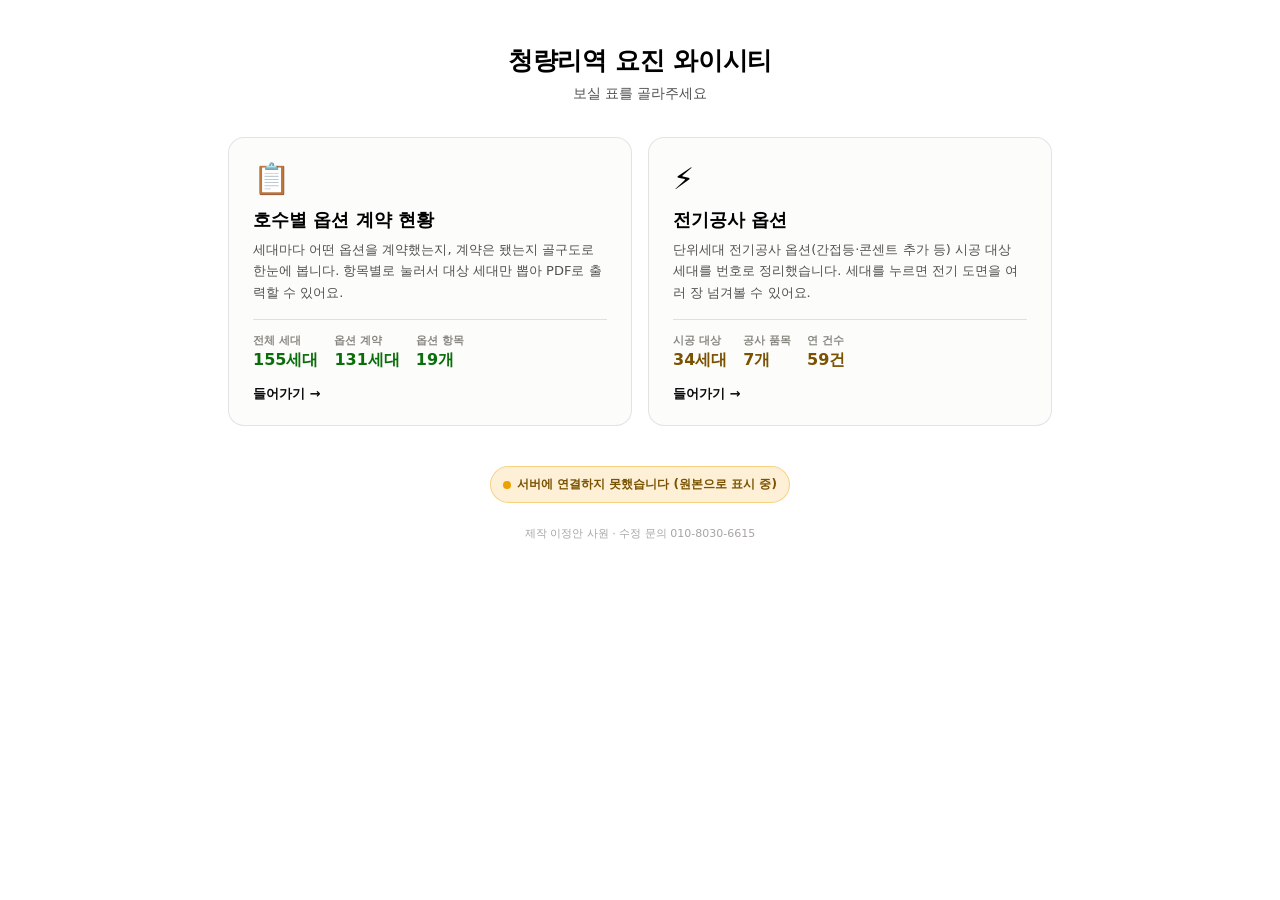
==== commit 2fbc6089: "하단 ※ 주석 제거 + 각 화면에 제작자 표기 (이정안 사원 · 수정 문의 010-8030-6615) - contract.html: footer.note(교차검증·에어컨·옥상정원·" ====
--- a/index.html
+++ b/index.html
@@ -71,13 +71,13 @@
   </div>
 
   <div class="home-foot">
-    골구도 기준 · 2026-07-07 계약 데이터 · 전기 입면정리 2026-08-18<br>
     <span class="srv" id="srvChip">서버 확인 중…</span>
+    <div class="made-by">제작 이정안 사원 · 수정 문의 <a href="tel:01080306615">010-8030-6615</a></div>
   </div>
 
 </div>
 
-<script src="config.js"></script>
+<script src="settings.js"></script>
 <script src="data.js"></script>
 <script src="store.js"></script>
 <script>
--- a/style.css
+++ b/style.css
@@ -265,6 +265,11 @@
 
   footer.note { margin-top: 20px; font-size: 11.5px; color: var(--text-muted); line-height:1.6; }
 
+  /* 제작자 표기 (눈에 크게 띄지 않게) */
+  .made-by { margin-top: 22px; text-align:center; font-size: 11px; color: var(--text-muted); opacity:.75; line-height:1.7; }
+  .made-by a { color: inherit; text-decoration: none; }
+  .made-by a:hover { text-decoration: underline; }
+
 /* ═══════════════ 여기부터 추가 (수정 기능 · 탭 · 전기 도면) ═══════════════ */
 
 /* --- 페이지 위쪽 이동 줄 --- */
@@ -316,7 +321,9 @@
   display:inline-block; width:7px; height:7px; border-radius:50%;
   background: var(--info); vertical-align: middle; margin-left:4px;
 }
-.unit-cell.is-edited { box-shadow: inset 0 0 0 2px var(--info); }
+/* 수정한 세대라도 격자에는 테두리를 넣지 않습니다.
+   무엇을 고쳤는지는 세대를 눌러 열리는 상세, 또는 '수정 이력'에서 봅니다. */
+.unit-cell.is-edited { /* 표시 없음 */ }
 
 .edit-panel {
   border:1px solid var(--gridline); border-radius:12px; background: var(--page-plane);
@@ -408,11 +415,22 @@
 .pin-err { color:#a11; font-size:12.5px; margin-top:9px; font-weight:700; min-height:16px; }
 
 /* --- 수정 이력 --- */
-.hist { max-height: 46vh; overflow-y:auto; }
-.hist table { width:100%; border-collapse:collapse; font-size:12px; }
-.hist th, .hist td { text-align:left; padding:7px 8px; border-bottom:1px solid var(--gridline); vertical-align:top; }
-.hist th { color: var(--text-muted); font-size:11px; position:sticky; top:0; background: var(--surface-1); }
-.hist td.v { color: var(--text-secondary); word-break:break-all; }
+.hist { max-height: 56vh; overflow-y:auto; margin: 2px -2px 0; padding: 0 2px; }
+.hist-card { border:1px solid var(--gridline); border-radius:12px; background: var(--page-plane); padding:11px 13px; margin-bottom:10px; }
+.hist-card:last-child { margin-bottom:0; }
+.hist-top { display:flex; align-items:baseline; gap:8px; flex-wrap:wrap; }
+.hist-top b { font-size:15px; font-weight:800; letter-spacing:-0.01em; }
+.hist-tag { font-size:11px; font-weight:700; color: var(--text-muted); background: var(--neutral-bg); padding:2px 8px; border-radius:999px; }
+.hist-ch { list-style:none; margin:9px 0 0; padding:0; display:flex; flex-direction:column; gap:5px; }
+.hist-ch li { font-size:13px; font-weight:600; line-height:1.45; }
+.hist-ch .c-add { color: var(--good-text); }
+.hist-ch .c-del { color:#a11; }
+.hist-ch .c-state { color: var(--text-secondary); }
+.hist-ch .c-state span { text-decoration: line-through; color: var(--text-muted); }
+.hist-ch .c-state b { color: var(--info-text); font-weight:800; }
+.hist-ch .c-name { color: var(--text-secondary); }
+.hist-none { font-size:12.5px; color: var(--text-muted); margin:9px 0 0; }
+.hist-when { font-size:11px; color: var(--text-muted); margin-top:10px; font-weight:600; }
 
 @media print {
   .navbar, .sysbar, .wyc-toast, .edit-panel { display:none !important; }
